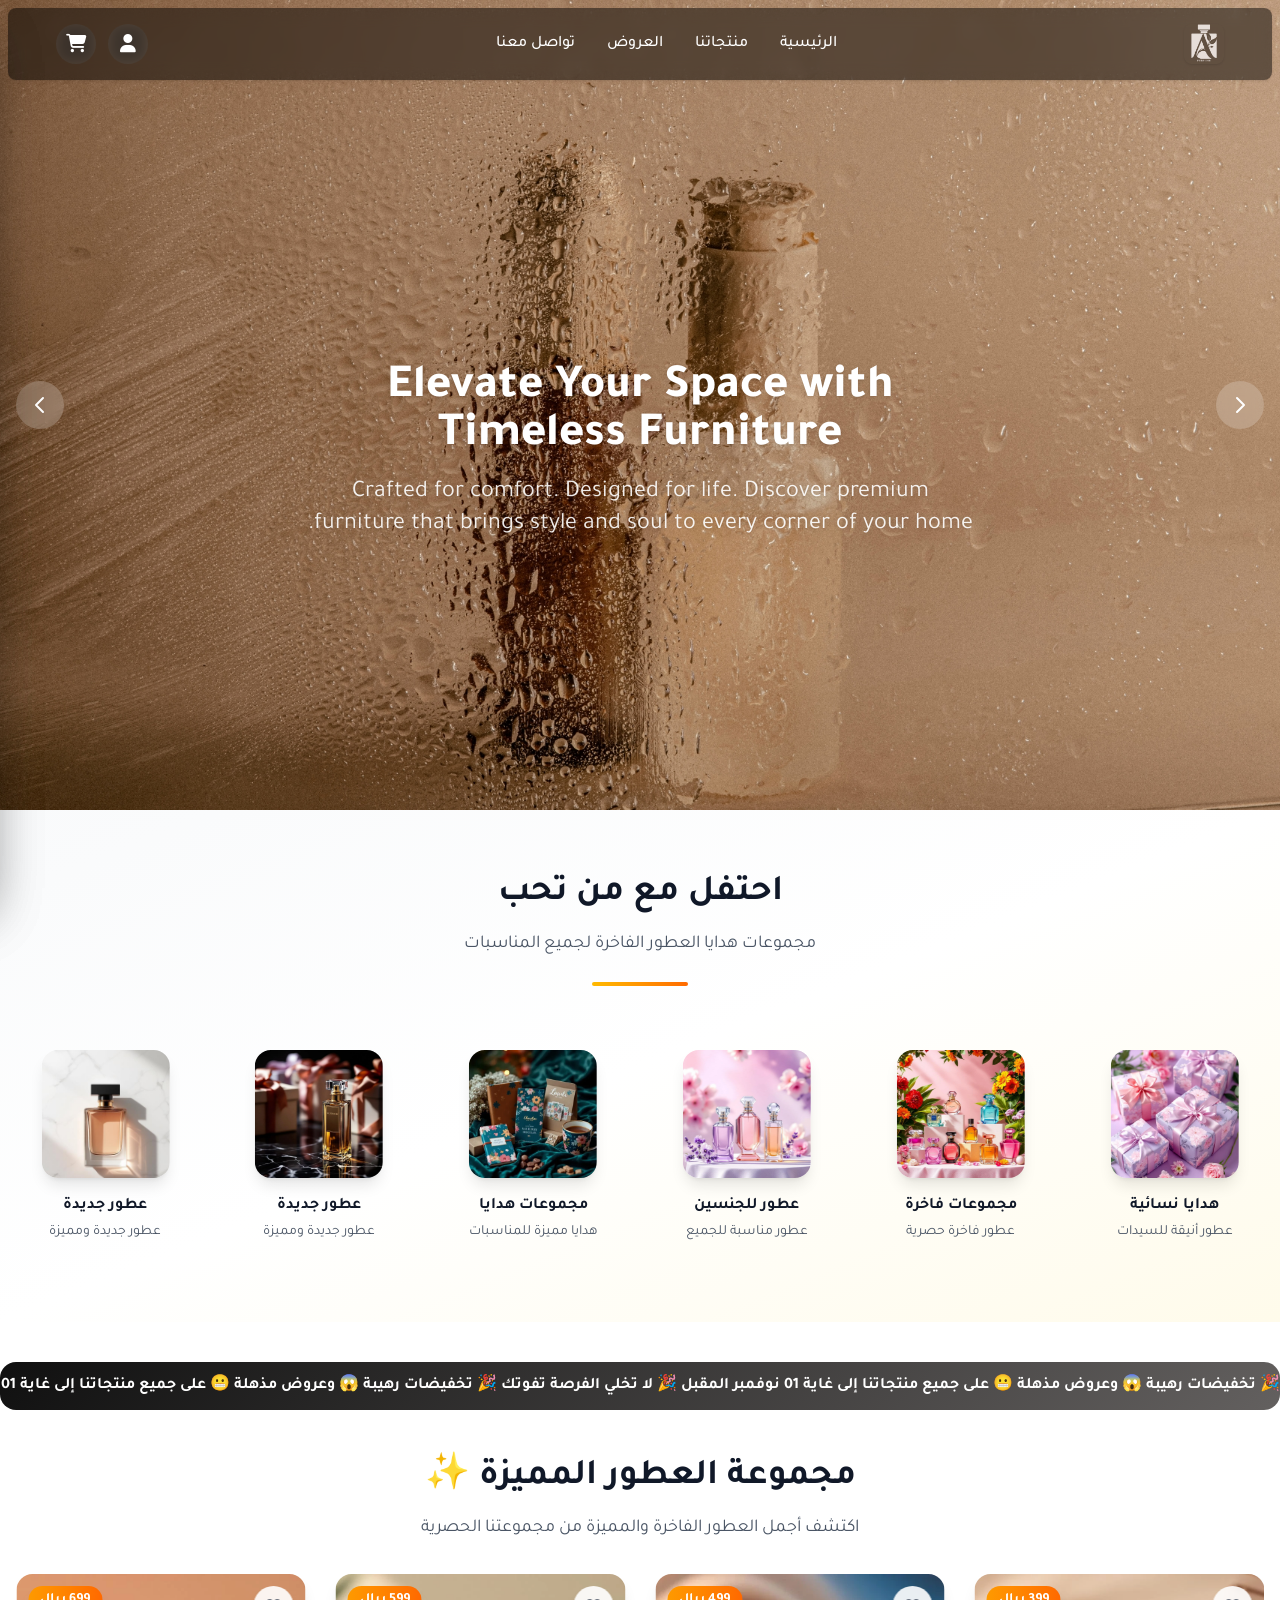
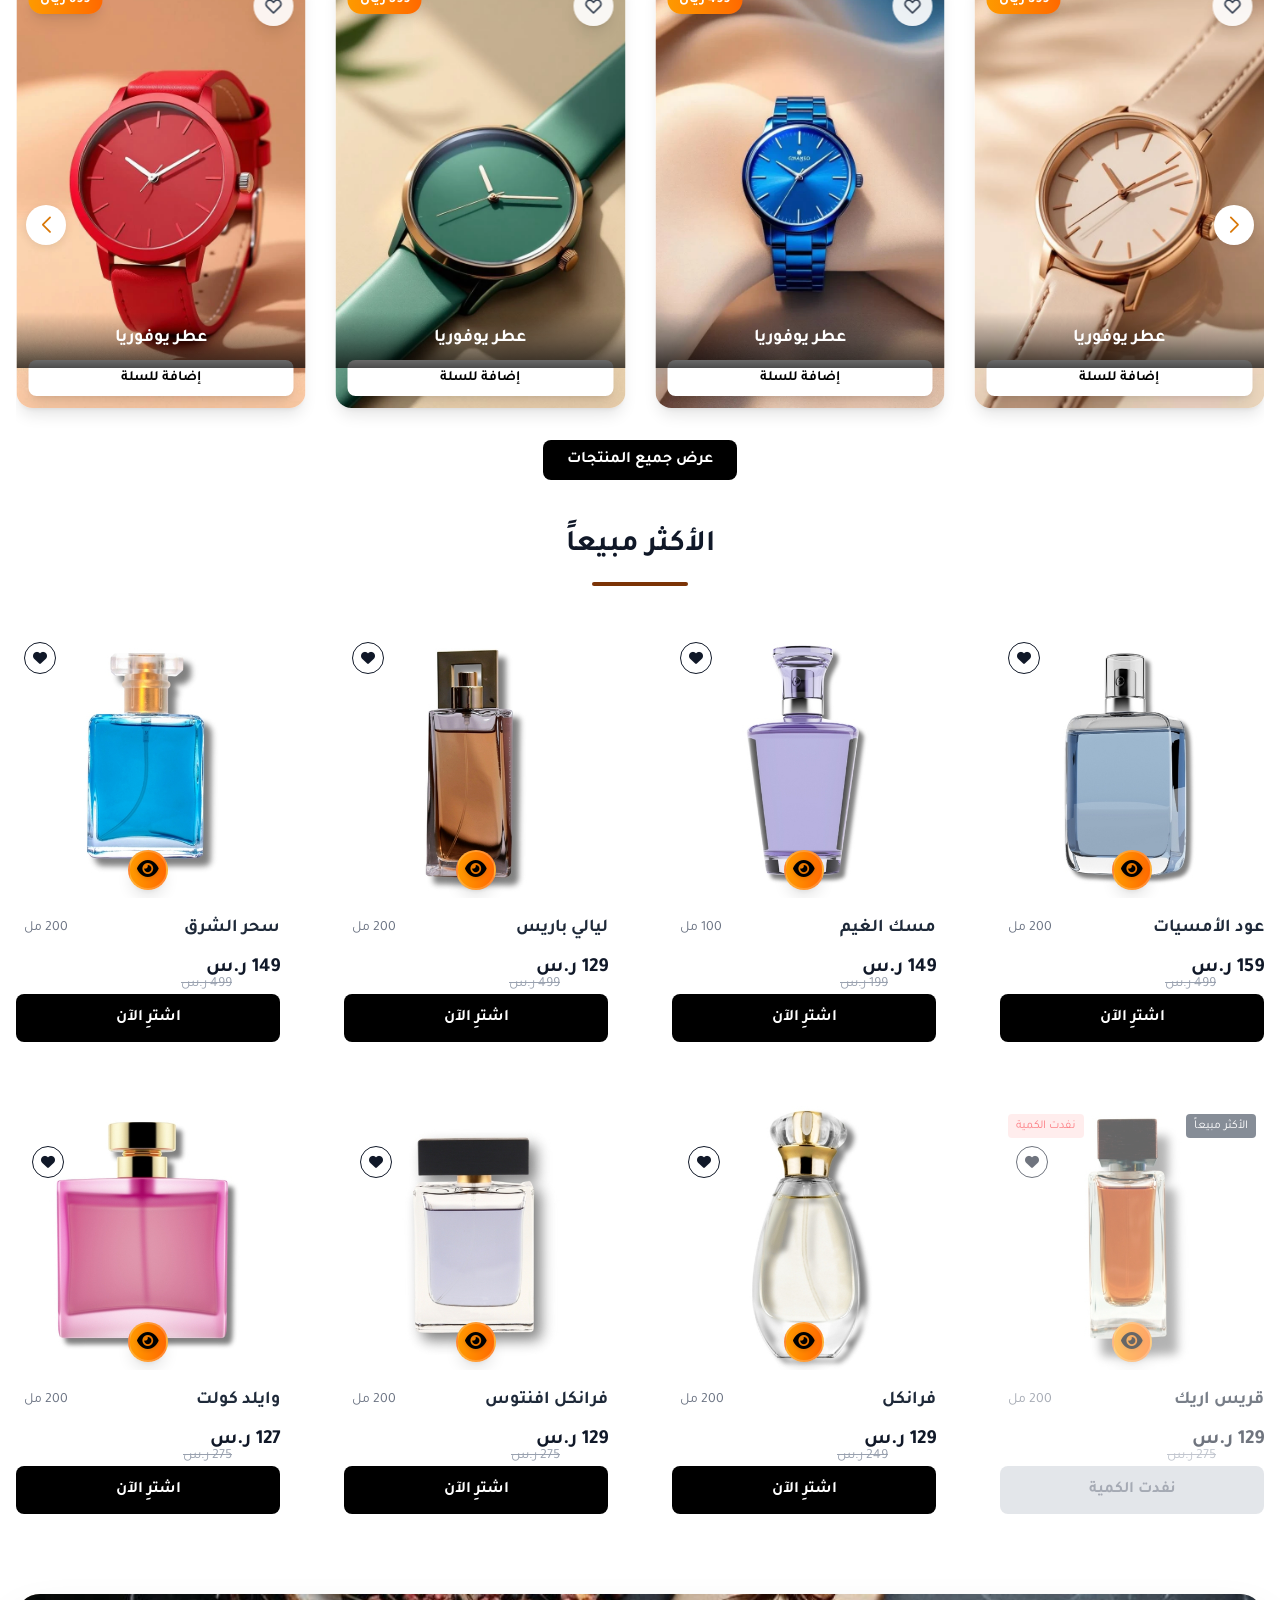
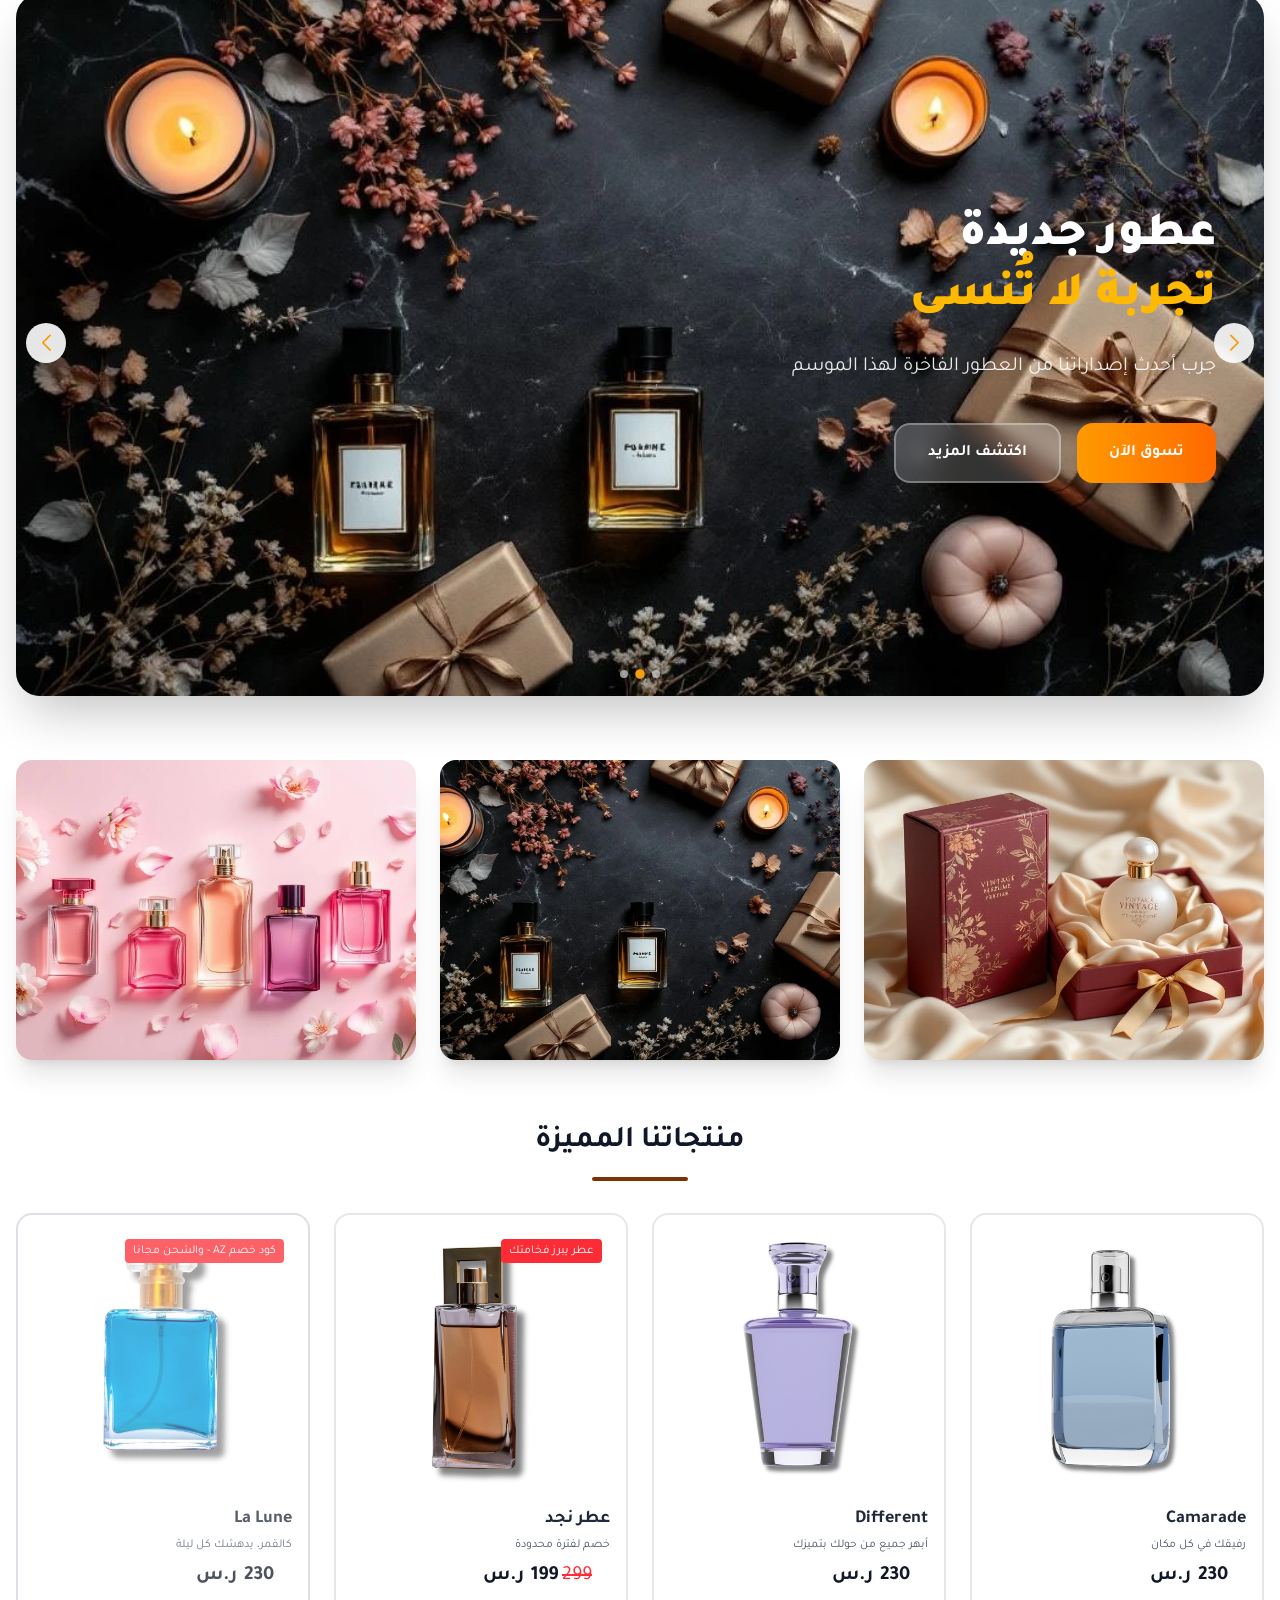
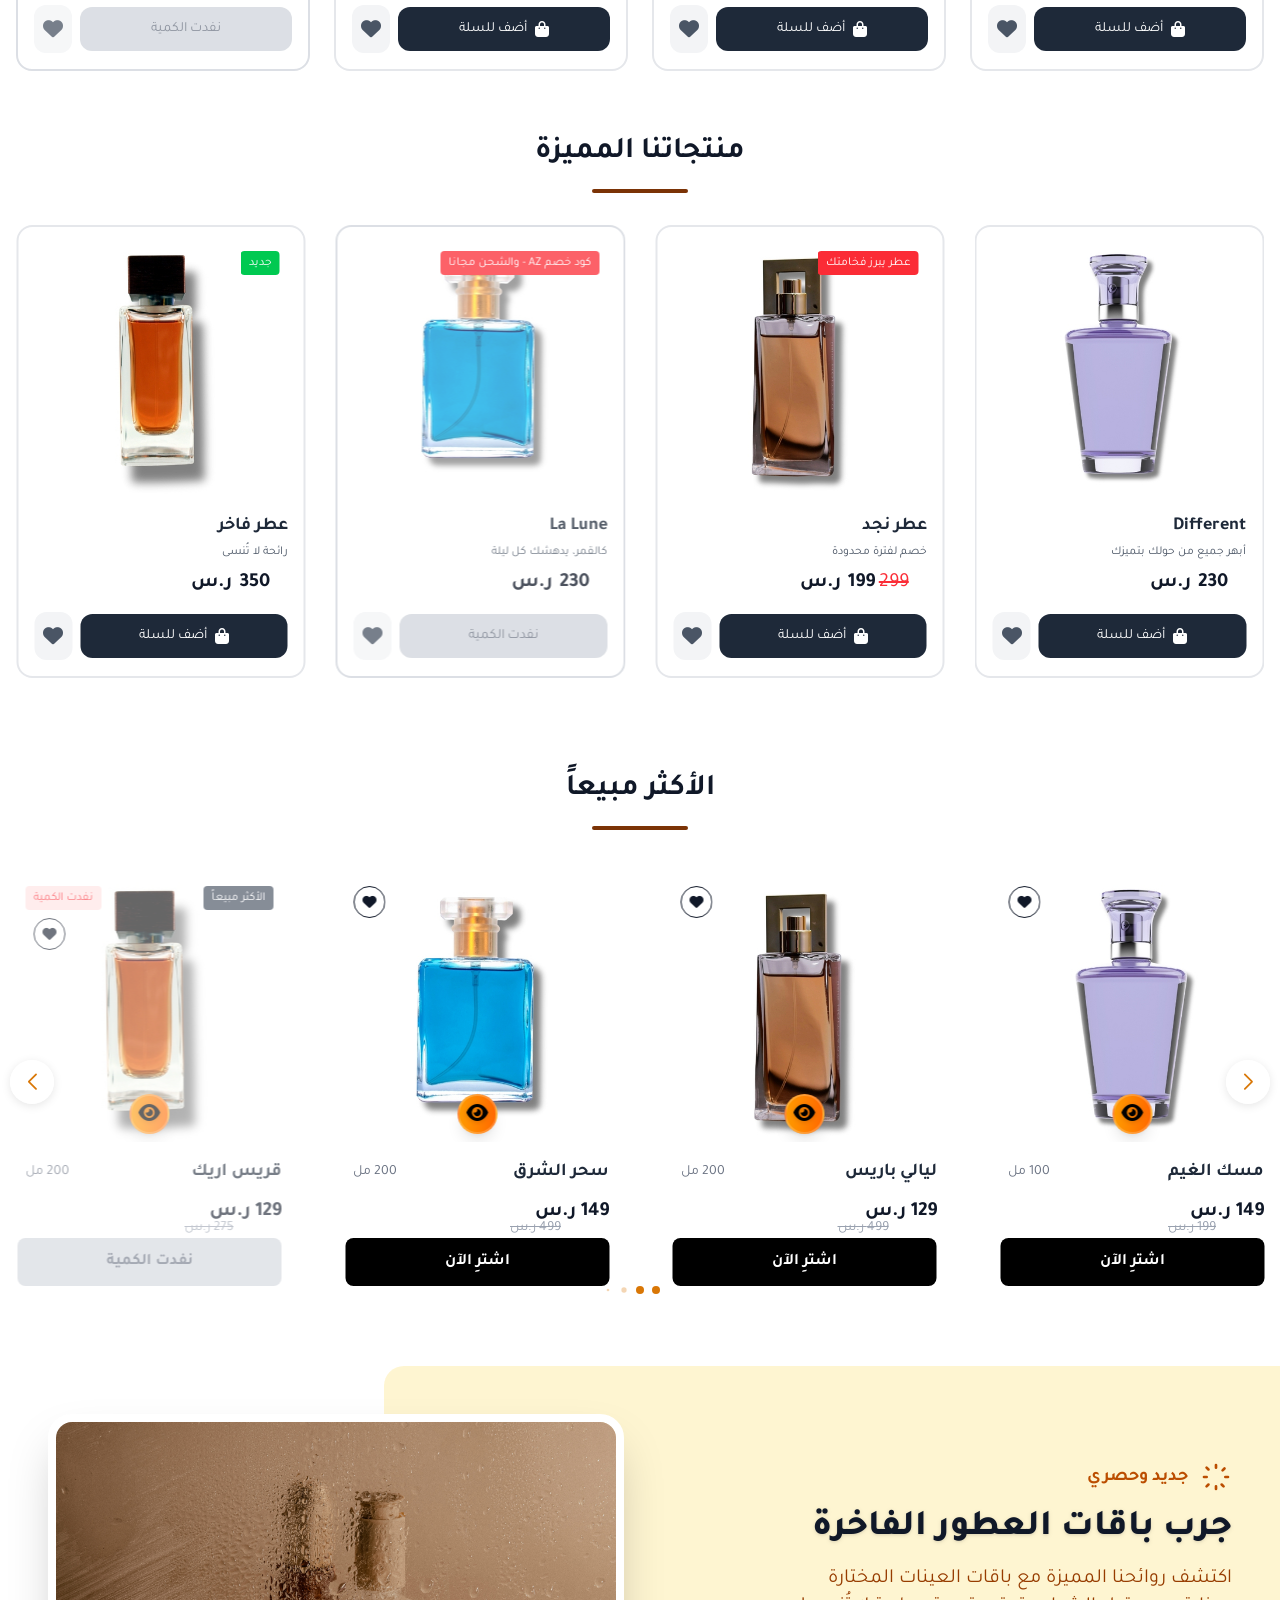
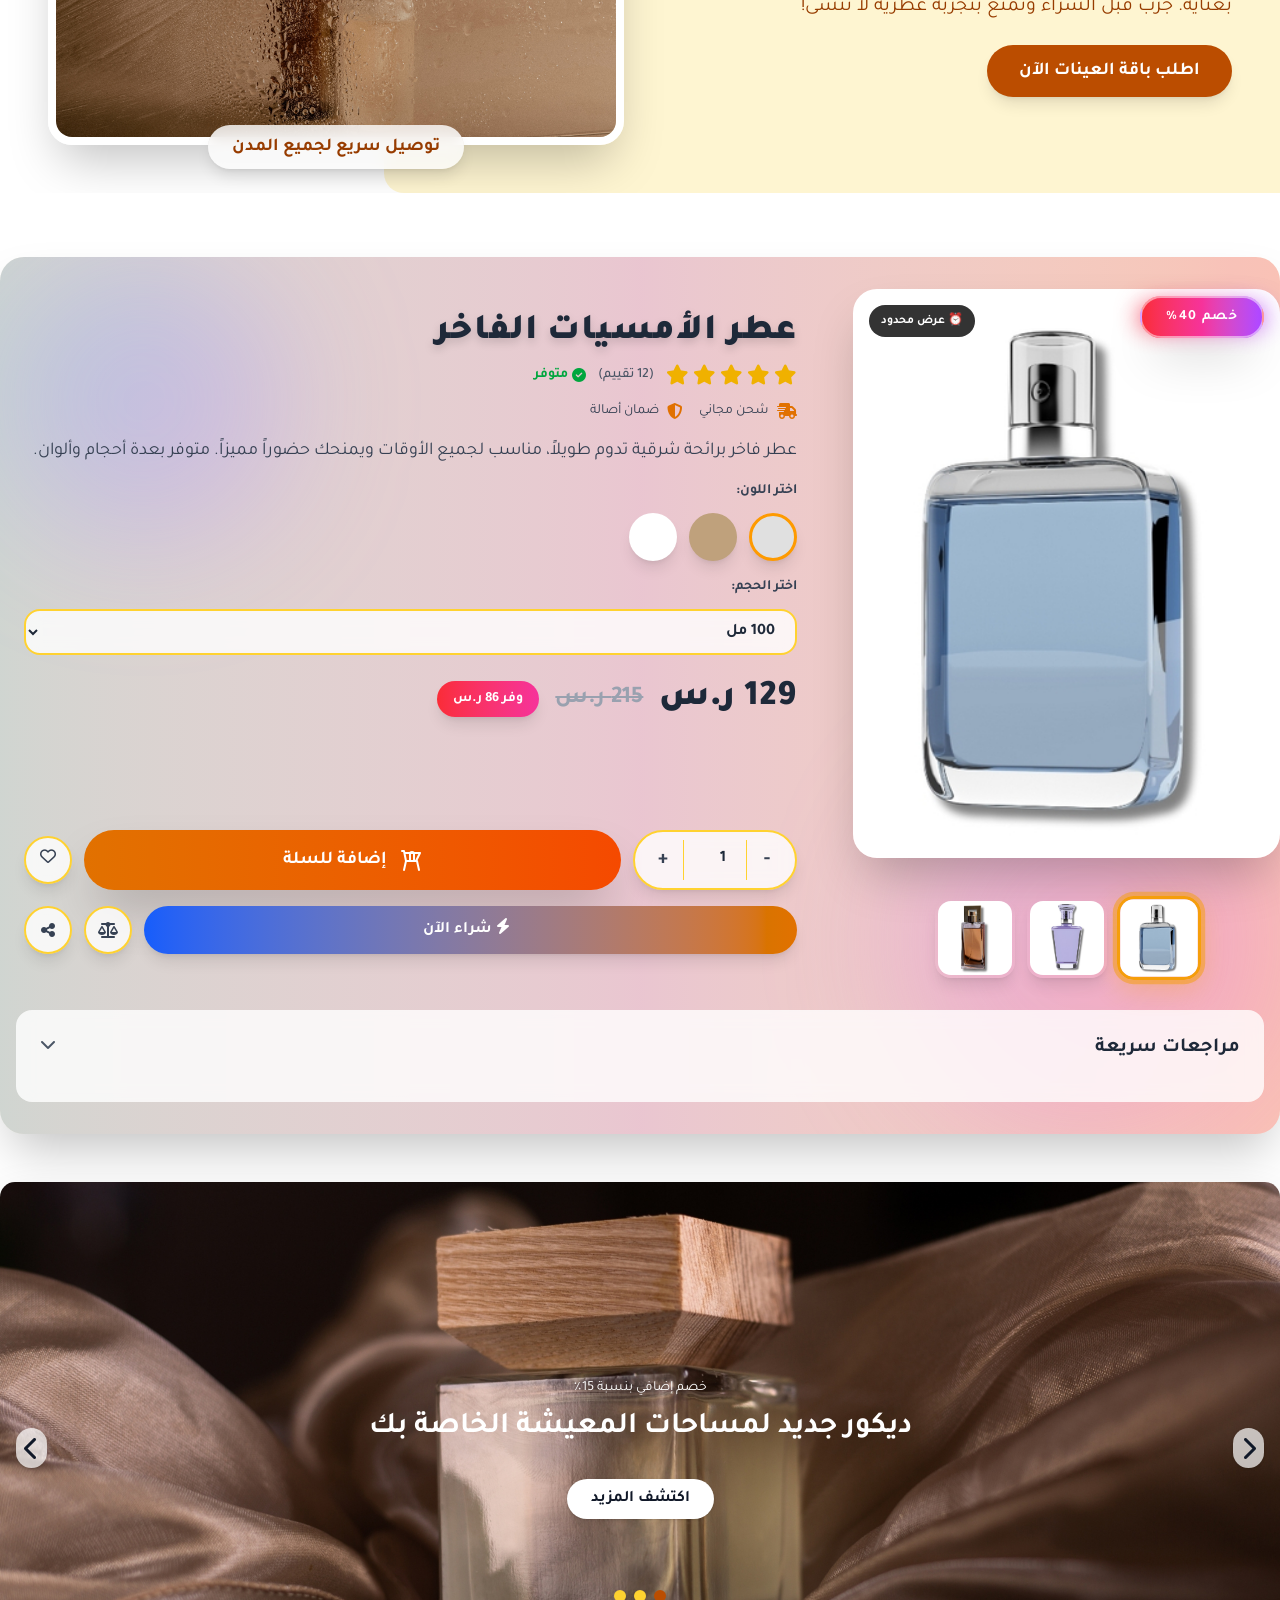
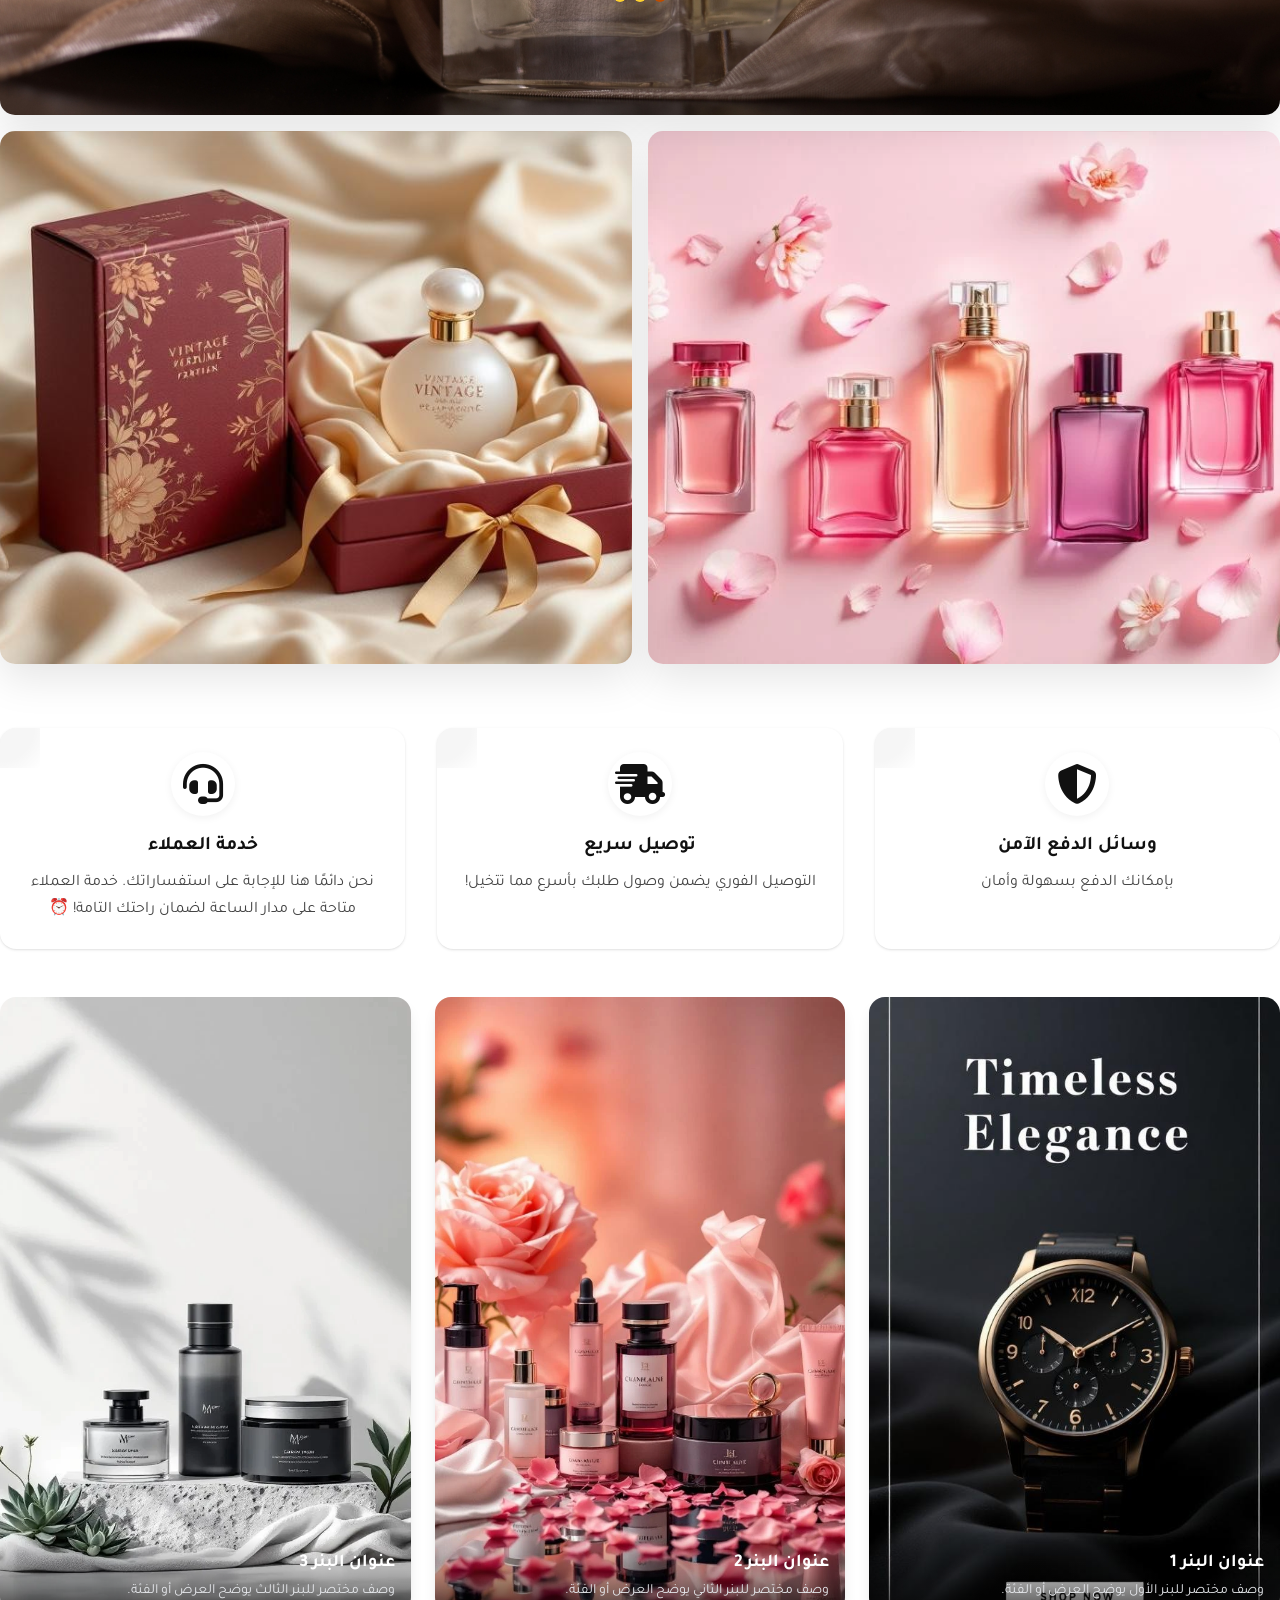
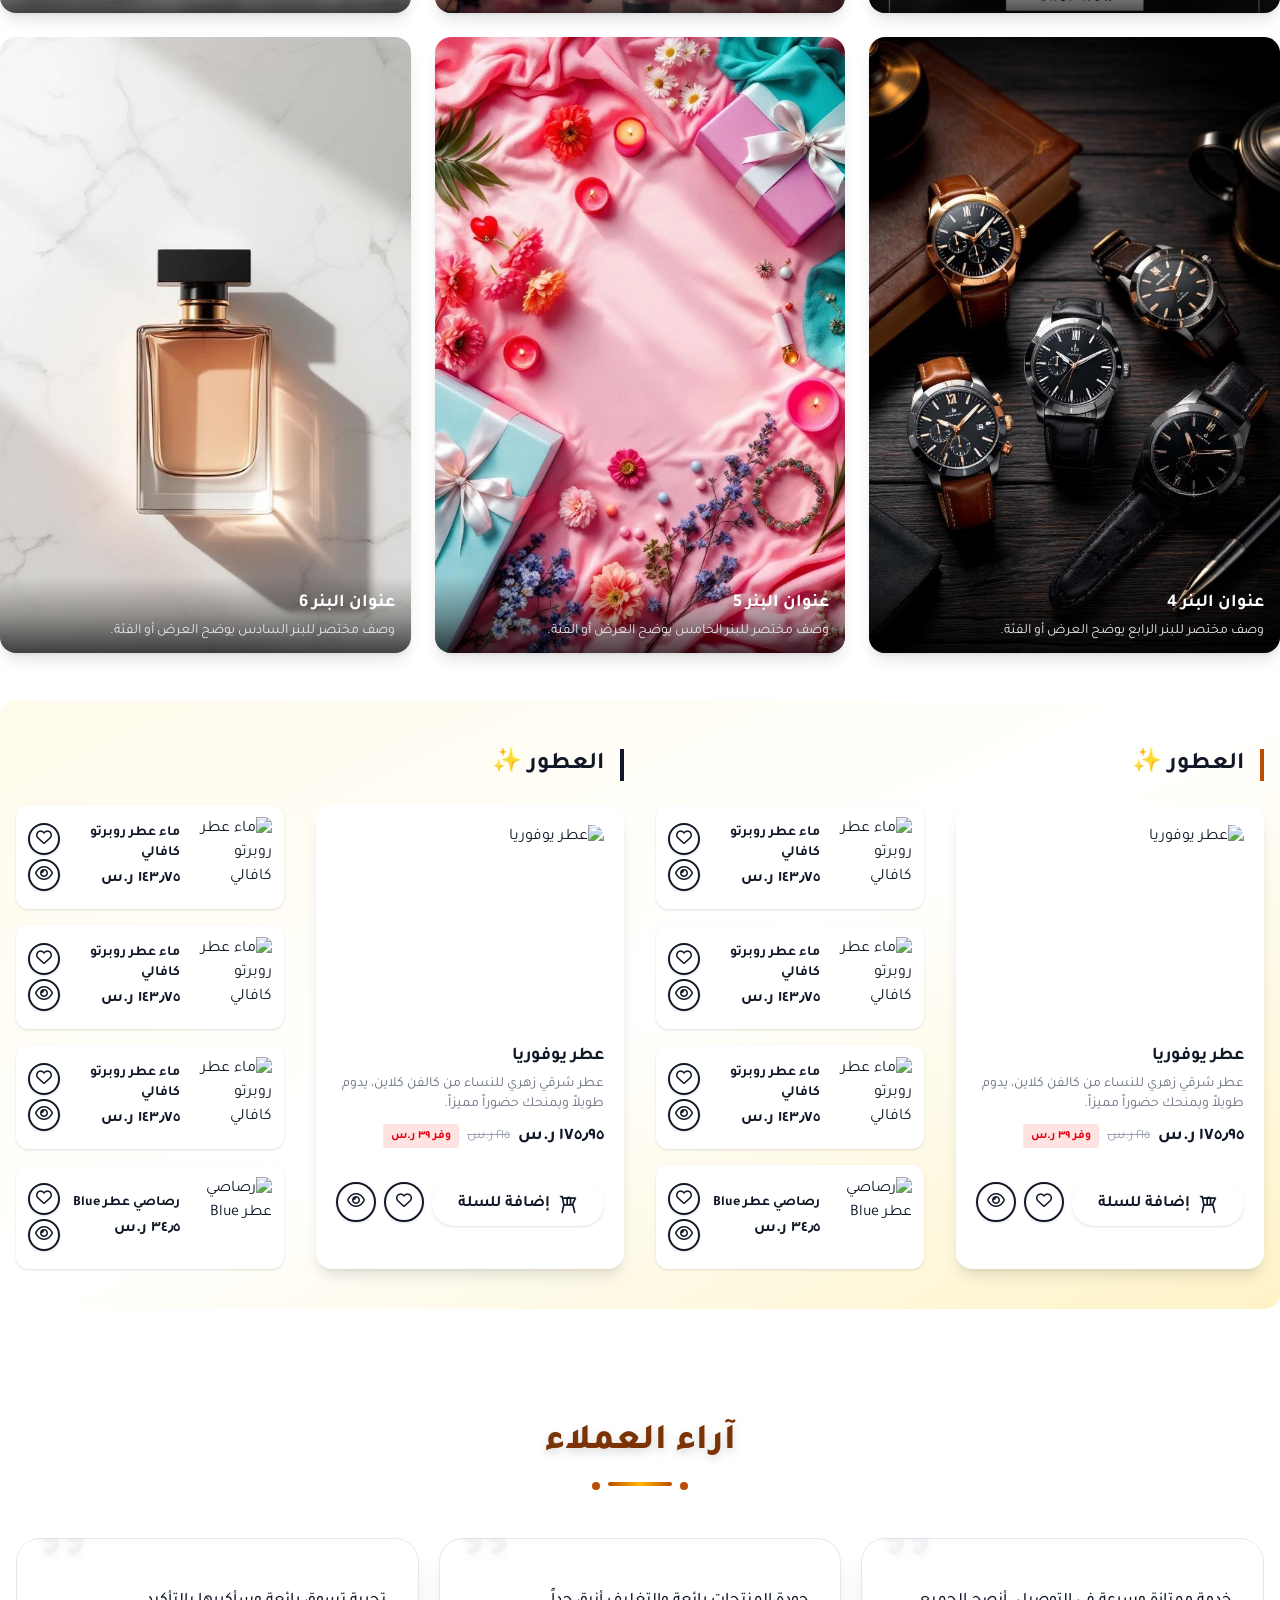
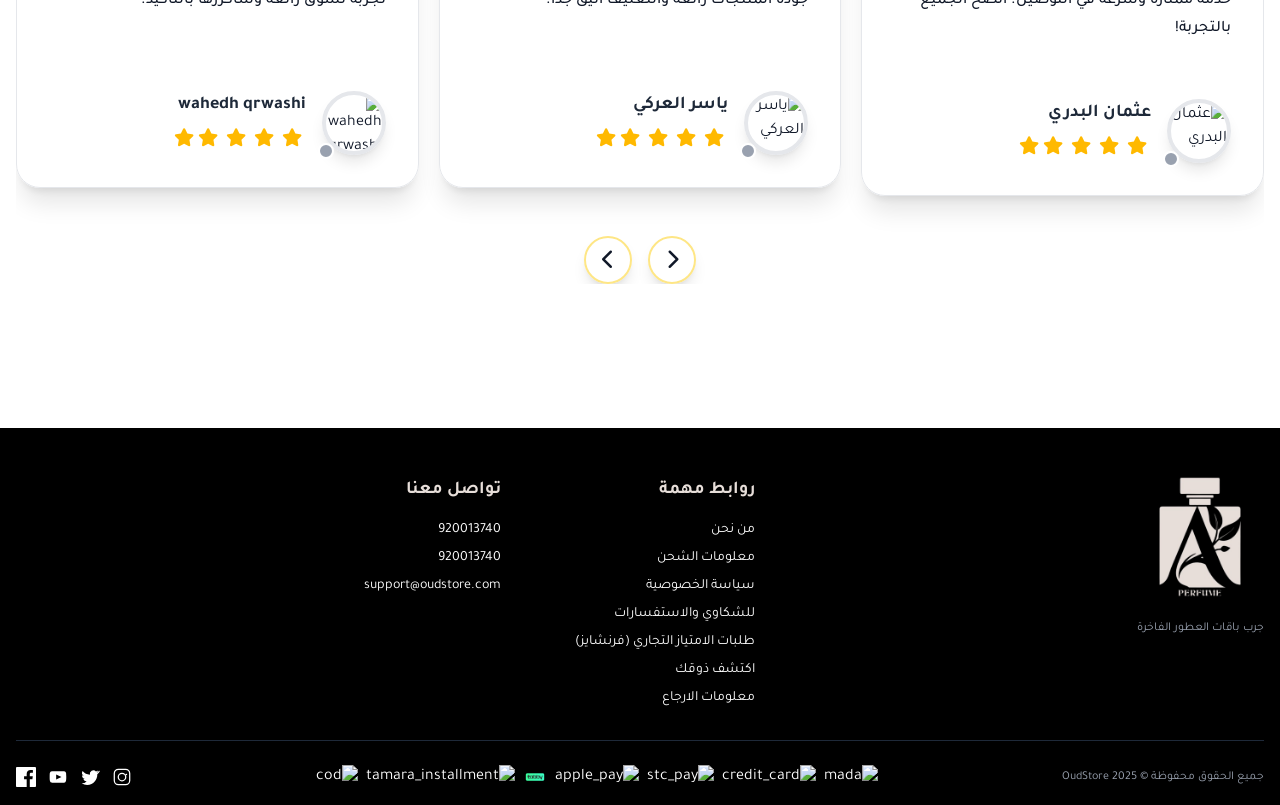
==== docs/index.html @ f2500ed6 "a" ====
<!doctype html>
<html lang="ar" dir="rtl">
<head>
  <meta charset="UTF-8">
  <meta name="viewport" content="width=device-width, initial-scale=1.0">
  <title>متجر عطور عصري</title>
  <link href="./style.css" rel="stylesheet">
  <script src="https://cdn.tailwindcss.com"></script>
  <link rel="preconnect" href="https://fonts.googleapis.com">
  <link rel="preconnect" href="https://fonts.gstatic.com" crossorigin>
  <link href="https://fonts.googleapis.com/css2?family=Tajawal:wght@400;700&display=swap" rel="stylesheet">
  <link rel="stylesheet" href="https://cdnjs.cloudflare.com/ajax/libs/font-awesome/6.4.2/css/all.min.css">
  <style>
    body { font-family: 'tajawal', sans-serif; }
    .rtl { direction: rtl; }
    .fade-in { opacity: 0; transform: translateY(30px); transition: all 0.7s cubic-bezier(.4,0,.2,1); }
    .fade-in.visible { opacity: 1; transform: none; }
    .s-block--enhanced-features__item:hover {
      box-shadow: 0 8px 32px 0 rgba(0,0,0,0.10);
      transform: translateY(-6px) scale(1.03);
    }
    .s-block--enhanced-features__item .feature-icon {
      transition: color 0.3s, transform 0.3s;
      color: #111;
      background: #fff;
      border-radius: 50%;
      box-shadow: 0 2px 8px 0 rgba(0,0,0,0.06);
      width: 64px;
      height: 64px;
      display: flex;
      align-items: center;
      justify-content: center;
      margin-bottom: 1rem;
      font-size: 2.5rem;
    }
    .s-block--enhanced-features__item:hover .feature-icon {
      color: #fff;
      background: #111;
      transform: scale(1.15) rotate(-6deg);
      box-shadow: 0 4px 16px 0 rgba(0,0,0,0.13);
    }
    .s-block--enhanced-features__item h2 {
      font-size: 1.2rem;
      font-weight: bold;
      margin-bottom: 0.5rem;
      transition: color 0.3s, font-size 0.3s;
      color: #111;
    }
    .s-block--enhanced-features__item:hover h2 {
      color: #000;
      font-size: 1.32rem;
      letter-spacing: 0.5px;
    }
    .s-block--enhanced-features__item p {
      color: #444;
      font-size: 1rem;
      margin-bottom: 0;
      line-height: 1.7;
    }
    .s-block--enhanced-features__item:before {
      content: '';
      position: absolute;
      top: -40px; left: -40px;
      width: 80px; height: 80px;
      background: radial-gradient(circle, #0000000d 60%, transparent 100%);
      z-index: 0;
      pointer-events: none;
      transition: opacity 0.3s;
      opacity: 0.7;
    }
    .s-block--enhanced-features__item:hover:before {
      opacity: 1;
    }
    
    /* شريط الإعلان المتحرك */
    .scrolling-banner {
      background: linear-gradient(135deg, #101010, #63605f);
      overflow: hidden;
      white-space: nowrap;
      position: relative;
    }
    
    .scrolling-text {
      display: inline-block;
      animation: scroll-left 30s linear infinite;
      color: white;
      font-weight: bold;
      padding: 12px 0;
      min-width: 100%;
      will-change: transform;
    }
    
    @keyframes scroll-left {
      0% { 
        transform: translateX(100%); 
      }
      100% { 
        transform: translateX(-100%); 
      }
    }
    
    .scrolling-banner:hover .scrolling-text {
      animation-play-state: paused;
    }
    
    /* Banner Zoom Effect */
    @keyframes banner-zoom {
      0% {
        transform: scale(1);
      }
      50% {
        transform: scale(1.1);
      }
      100% {
        transform: scale(1);
      }
    }
    
    .animate-banner-zoom {
      animation: banner-zoom 20s ease-in-out infinite;
    }
    
    /* Banner Slider Custom Styles */
    .banner-swiper .swiper-button-next,
    .banner-swiper .swiper-button-prev {
      color: #f59e0b;
      background: rgba(255, 255, 255, 0.9);
      width: 40px;
      height: 40px;
      border-radius: 50%;
      backdrop-filter: blur(4px);
      transition: all 0.3s ease;
    }
    
    .banner-swiper .swiper-button-next:hover,
    .banner-swiper .swiper-button-prev:hover {
      background: rgba(255, 255, 255, 1);
    }
    
    .banner-swiper .swiper-button-next::after,
    .banner-swiper .swiper-button-prev::after {
      font-size: 16px;
      font-weight: bold;
    }
    
    .banner-swiper .swiper-pagination-bullet {
      background: #d1d5db;
      opacity: 0.7;
      transition: all 0.3s ease;
    }
    
    .banner-swiper .swiper-pagination-bullet-active {
      background: #f59e0b;
      opacity: 1;
      transform: scale(1.2);
    }
    
    .banner-swiper .swiper-slide {
      transition: transform 0.3s ease;
    }
    
    .banner-swiper .swiper-slide:hover {
      transform: translateY(-5px);
    }

    .banners-swiper .swiper-button-next,
    .banners-swiper .swiper-button-prev {
      width: 40px;
      height: 40px;
      background: white;
      border-radius: 50%;
      box-shadow: 0 2px 10px rgba(0,0,0,0.1);
      color: #d97706;
    }
    
    .banners-swiper .swiper-button-next:after,
    .banners-swiper .swiper-button-prev:after {
      font-size: 16px;
      font-weight: bold;
    }
    
    .banners-swiper .swiper-pagination-bullet {
      background: #d97706;
      opacity: 0.3;
    }
    
    .banners-swiper .swiper-pagination-bullet-active {
      opacity: 1;
    }

    /* تنسيق Products Swiper - مبسط مثل البنرات */
    .products-swiper {
      padding: 20px 0 60px 0;
    }

    .products-swiper .swiper-slide {
      height: auto;
      display: flex;
      align-items: stretch;
    }

    .products-swiper .swiper-button-next,
    .products-swiper .swiper-button-prev {
      color: #d97706;
      background: rgba(255, 255, 255, 0.9);
      border-radius: 50%;
      width: 44px;
      height: 44px;
      margin-top: -22px;
      box-shadow: 0 2px 10px rgba(0, 0, 0, 0.1);
      transition: all 0.3s ease;
    }

    .products-swiper .swiper-button-next:hover,
    .products-swiper .swiper-button-prev:hover {
      background: #d97706;
      color: white;
    }

    .products-swiper .swiper-button-next::after,
    .products-swiper .swiper-button-prev::after {
      font-size: 16px;
      font-weight: bold;
    }

    .products-swiper .swiper-pagination-bullet {
      background: #d97706;
      opacity: 0.3;
    }

    .products-swiper .swiper-pagination-bullet-active {
      opacity: 1;
    }

    /* تنسيق Best Sellers Swiper */
    .best-sellers-swiper {
      padding: 20px 0 60px 0;
      position: relative;
      overflow: hidden;
    }

    .best-sellers-swiper .swiper-slide {
      height: auto;
      display: flex;
      align-items: stretch;
    }

    .best-sellers-swiper .swiper-button-next,
    .best-sellers-swiper .swiper-button-prev {
      color: #d97706;
      background: rgba(255, 255, 255, 0.9);
      border-radius: 50%;
      width: 44px;
      height: 44px;
      margin-top: -22px;
      box-shadow: 0 2px 10px rgba(0, 0, 0, 0.1);
      transition: all 0.3s ease;
      position: absolute;
      top: 50%;
      /* transform: translateY(-50%); */
      z-index: 10;
    }
    
    .best-sellers-swiper .swiper-button-next {
      right: 10px;
    }
    
    .best-sellers-swiper .swiper-button-prev {
      left: 10px;
    }

    .best-sellers-swiper .swiper-button-next:hover,
    .best-sellers-swiper .swiper-button-prev:hover {
      background: #d97706;
      color: white;
      transform: scale(1.1);
    }

    .best-sellers-swiper .swiper-button-next::after,
    .best-sellers-swiper .swiper-button-prev::after {
      font-size: 16px;
      font-weight: bold;
    }

    .best-sellers-swiper .swiper-pagination {
      position: absolute;
      bottom: 10px;
      left: 50%;
      transform: translateX(-50%);
      z-index: 10;
    }

    .best-sellers-swiper .swiper-pagination-bullet {
      background: #d97706;
      opacity: 0.3;
      margin: 0 4px;
      width: 8px;
      height: 8px;
    }

    .best-sellers-swiper .swiper-pagination-bullet-active {
      opacity: 1;
      background: #d97706;
    }

    .AdsBanner{
      width: 70%;
      border-radius: 20px 0px 0px 20px;
    }
    @media (max-width: 768px) {
      .AdsBanner{
        width: 100%;
        height: 70% !important;
        border-radius: 0px;
      }
      
      .best-sellers-swiper .swiper-button-next,
      .best-sellers-swiper .swiper-button-prev {
        width: 36px;
        height: 36px;
        margin-top: -18px;
      }
      
      .best-sellers-swiper .swiper-button-next {
        right: 5px;
      }
      
      .best-sellers-swiper .swiper-button-prev {
        left: 5px;
      }
      
      .best-sellers-swiper .swiper-button-next::after,
      .best-sellers-swiper .swiper-button-prev::after {
        font-size: 14px;
      }
    }

    /* تأثيرات إضافية للمنتج المحسن */
    .ripple-effect {
      position: absolute;
      border-radius: 50%;
      background: rgba(255, 255, 255, 0.3);
      transform: scale(0);
      animation: ripple 0.6s linear;
      pointer-events: none;
    }

    @keyframes ripple {
      to {
        transform: scale(4);
        opacity: 0;
      }
    }

    /* تحسين تأثيرات hover */
    .btn-main:hover {
      transform: translateY(-2px);
      box-shadow: 0 10px 25px rgba(147, 51, 234, 0.3);
    }

    .btn-secondary:hover {
      transform: translateY(-2px);
      box-shadow: 0 8px 20px rgba(147, 51, 234, 0.2);
    }

    /* تأثيرات النص */
    .text-gradient {
      background: linear-gradient(135deg, #667eea 0%, #764ba2 100%);
      -webkit-background-clip: text;
      -webkit-text-fill-color: transparent;
      background-clip: text;
    }

    /* تحسين الشارات */
    .promotion-badge {
      animation: glow 2s ease-in-out infinite alternate;
    }

    @keyframes glow {
      from {
        box-shadow: 0 0 5px #ff6b6b, 0 0 10px #ff6b6b, 0 0 15px #ff6b6b;
      }
      to {
        box-shadow: 0 0 10px #ff6b6b, 0 0 20px #ff6b6b, 0 0 30px #ff6b6b;
      }
    }

    /* تأثيرات الصور */
    .thumb-img:hover {
      transform: scale(1.15) rotate(5deg);
      box-shadow: 0 10px 30px rgba(245, 158, 11, 0.4);
    }

    /* تحسين المصغرات */
    .thumb-img {
      transition: all 0.3s cubic-bezier(0.4, 0, 0.2, 1);
    }

    .thumb-img.border-amber-500 {
      border-color: #f59e0b !important;
      box-shadow: 0 0 0 3px rgba(245, 158, 11, 0.3);
    }

    .thumb-img.active-thumb {
      transform: scale(1.05);
      box-shadow: 0 0 0 4px rgba(245, 158, 11, 0.5), 0 8px 25px rgba(245, 158, 11, 0.3);
    }

    .thumb-img.active-thumb .absolute.top-1.right-1 {
      opacity: 1 !important;
    }

    /* تأثيرات قسم المراجعات */
    #reviewsSection {
      transition: all 0.3s ease-in-out;
      max-height: 0;
      overflow: hidden;
    }

    #reviewsSection:not(.hidden) {
      max-height: 500px;
    }

    #reviewsSection.hidden {
      max-height: 0;
    }

    /* تأثيرات الأيقونة */
    #reviewsIcon {
      transition: transform 0.3s ease-in-out;
    }

    /* تحسين الأزرار */
    .border-3 {
      border-width: 3px;
    }

    /* تأثيرات الخلفية */
    .backdrop-blur-sm {
      backdrop-filter: blur(8px);
    }

    /* تحسين التقييمات */
    .animate-pulse {
      animation: pulse 2s cubic-bezier(0.4, 0, 0.6, 1) infinite;
    }

    @keyframes pulse {
      0%, 100% {
        opacity: 1;
      }
      50% {
        opacity: .5;
      }
    }

    /* تخصيص Swiper للمنتجات المميزة */
    .products-swiper {
      padding: 20px 0;
    }

    .products-swiper .swiper-slide {
      height: auto;
      display: flex;
    }

    .products-swiper .swiper-slide > div {
      width: 100%;
      height: 100%;
    }

    /* أزرار التنقل */
    .products-next,
    .products-prev {
      width: 40px !important;
      height: 40px !important;
      background: rgba(0, 0, 0, 0.8) !important;
      border-radius: 50% !important;
      color: white !important;
      transition: all 0.3s ease !important;
    }

    .products-next:hover,
    .products-prev:hover {
      background: rgba(0, 0, 0, 0.9) !important;
      transform: scale(1.1) !important;
    }

    .products-next::after,
    .products-prev::after {
      font-size: 16px !important;
      font-weight: bold !important;
    }

    /* مؤشرات النقاط */
    .products-pagination {
      position: relative !important;
      margin-top: 20px !important;
    }

    .products-pagination .swiper-pagination-bullet {
      width: 10px !important;
      height: 10px !important;
      background: #d1d5db !important;
      opacity: 0.5 !important;
      transition: all 0.3s ease !important;
    }

    .products-pagination .swiper-pagination-bullet-active {
      background: #92400e !important;
      opacity: 1 !important;
      transform: scale(1.2) !important;
    }

    /* تحسين التجاوب */
    @media (max-width: 640px) {
      .products-next,
      .products-prev {
        width: 35px !important;
        height: 35px !important;
      }
      
      .products-next::after,
      .products-prev::after {
        font-size: 14px !important;
      }
    }
  </style>
  <!-- Swiper CSS -->
  <link rel="stylesheet" href="https://cdn.jsdelivr.net/npm/swiper@10/swiper-bundle.min.css"/>
  <!-- Swiper JS -->
  <script src="https://cdn.jsdelivr.net/npm/swiper@10/swiper-bundle.min.js"></script>
</head>
<body class="rtl text-gray-900">

  
  <!-- هيدر وبانر مدمج -->
  <section class="relative min-h-[90vh] flex flex-col justify-between transition-all duration-1000" id="bannerSlider">
    <!-- صورة البانر مع تأثير التكبير -->
    <div class="absolute inset-0 overflow-hidden">
      <img src="./banner/1.jpg" alt="Banner" id="bannerImage" class="w-full h-full object-cover animate-banner-zoom">
    </div>
    <!-- شريط التنقل -->
    <nav class="top-0 right-0 left-0 z-30 backdrop-blur-sm shadow-sm m-2 rounded-lg absolute md:fixed" style="background-color: rgb(0 0 0 / 48%) !important;">
      <div class="container mx-auto flex items-center justify-between px-4 md:px-12 py-4">
        <div class="flex items-center gap-2">
          <img src="./logo.png" alt="Oud Store" class="w-10 h-10 rounded-lg shadow">
        </div>
        <ul class="hidden md:flex gap-8 text-base font-medium text-white">
          <li><a href="#" class="hover:text-amber-700 transition text-white">الرئيسية</a></li>
          <li><a href="#" class="hover:text-amber-700 transition text-white">منتجاتنا</a></li>
          <li><a href="#" class="hover:text-amber-700 transition text-white">العروض</a></li>
          <li><a href="#" class="hover:text-amber-700 transition text-white">تواصل معنا</a></li>
        </ul>
        <div class="flex gap-3 items-center">
          <!-- أيقونة المفضلة -->
          <!-- <a href="#" class="hidden md:flex items-center justify-center w-10 h-10 rounded-full bg-white/10 backdrop-blur-sm text-white hover:bg-white/20 hover:text-amber-300 transition-all duration-300 group">
            <i class="fas fa-heart text-lg group-hover:animate-pulse"></i>
          </a> -->
          
          <!-- أيقونة المستخدم -->
          <button onclick="toggleUserMenu()" class="hidden md:flex items-center justify-center w-10 h-10 rounded-full bg-white/10 backdrop-blur-sm text-white hover:bg-white/20 hover:text-amber-300 transition-all duration-300 group cursor-pointer">
            <i class="fas fa-user text-lg group-hover:scale-110 transition-transform"></i>
          </button>

          <!-- السلة-->
          <a href="#" onclick="toggleCart(); return false;" class="hidden md:flex items-center justify-center w-10 h-10 rounded-full bg-white/10 backdrop-blur-sm text-white hover:bg-white/20 hover:text-amber-300 transition-all duration-300 group">
            <i class="fas fa-shopping-cart text-lg group-hover:scale-110 transition-transform"></i>
          </a>

          <button class="md:hidden text-2xl px-2 text-white font-bold" id="menuBtn">☰</button>
        </div>
      </div>
    </nav>
    <!-- قائمة الجوال -->
    <div class="md:hidden fixed top-0 right-0 w-64 h-full bg-white/90 backdrop-blur-md shadow-lg z-40 hidden flex-col p-6 gap-4 text-gray-900 transform translate-x-full transition-transform duration-300 ease-in-out" id="mobileMenu">
      <div class="flex items-center justify-between">
        <span class="text-center text-xl font-bold">القائمة الرئيسية</span>
        <button class="text-2xl self-center" id="closeMenuBtn">×</button>
      </div>
      
      <!-- أقسام العطور -->
      <div class="space-y-3">
        <a href="#" class="flex items-center gap-3 p-3 rounded-lg hover:bg-gray-100 transition-all duration-300 group">
          <div class="w-12 h-12 rounded-full overflow-hidden shadow-md group-hover:shadow-lg group-hover:scale-110 transition-all duration-300">
            <img src="./perfumes/1.jpg" alt="عطور رجالية" class="w-full h-full object-cover group-hover:scale-105 transition-transform duration-300">
          </div>
          <span class="font-medium group-hover:text-amber-600 transition-colors">عطور رجالية</span>
        </a>
        
        <a href="#" class="flex items-center gap-3 p-3 rounded-lg hover:bg-gray-100 transition-all duration-300 group">
          <div class="w-12 h-12 rounded-full overflow-hidden shadow-md group-hover:shadow-lg group-hover:scale-110 transition-all duration-300">
            <img src="./perfumes/2.jpg" alt="عطور نسائية" class="w-full h-full object-cover group-hover:scale-105 transition-transform duration-300">
          </div>
          <span class="font-medium group-hover:text-amber-600 transition-colors">عطور نسائية</span>
        </a>
        
        <a href="#" class="flex items-center gap-3 p-3 rounded-lg hover:bg-gray-100 transition-all duration-300 group">
          <div class="w-12 h-12 rounded-full overflow-hidden shadow-md group-hover:shadow-lg group-hover:scale-110 transition-all duration-300">
            <img src="./perfumes/3.jpg" alt="عطور عائلية" class="w-full h-full object-cover group-hover:scale-105 transition-transform duration-300">
          </div>
          <span class="font-medium group-hover:text-amber-600 transition-colors">عطور عائلية</span>
        </a>
        
        <a href="#" class="flex items-center gap-3 p-3 rounded-lg hover:bg-gray-100 transition-all duration-300 group">
          <div class="w-12 h-12 rounded-full overflow-hidden shadow-md group-hover:shadow-lg group-hover:scale-110 transition-all duration-300">
            <img src="./perfumes/4.jpg" alt="عطور فاخرة" class="w-full h-full object-cover group-hover:scale-105 transition-transform duration-300">
          </div>
          <span class="font-medium group-hover:text-amber-600 transition-colors">عطور فاخرة</span>
        </a>
        
        <a href="#" class="flex items-center gap-3 p-3 rounded-lg hover:bg-gray-100 transition-all duration-300 group">
          <div class="w-12 h-12 rounded-full overflow-hidden shadow-md group-hover:shadow-lg group-hover:scale-110 transition-all duration-300">
            <img src="./perfumes/5.jpg" alt="هدايا عطرية" class="w-full h-full object-cover group-hover:scale-105 transition-transform duration-300">
          </div>
          <span class="font-medium group-hover:text-amber-600 transition-colors">هدايا عطرية</span>
        </a>
        
        <a href="#" class="flex items-center gap-3 p-3 rounded-lg hover:bg-gray-100 transition-all duration-300 group">
          <div class="w-12 h-12 rounded-full overflow-hidden shadow-md group-hover:shadow-lg group-hover:scale-110 transition-all duration-300">
            <img src="./perfumes/6.jpg" alt="عطور عود" class="w-full h-full object-cover group-hover:scale-105 transition-transform duration-300">
          </div>
          <span class="font-medium group-hover:text-amber-600 transition-colors">عطور عود</span>
        </a>
      </div>
      
    </div>
    
    <!-- محتوى البانر -->
    <div class="flex-1 flex flex-col justify-center items-center text-center px-4 md:px-0 mt-24 md:mt-32">
      <h1 class="text-3xl md:text-5xl font-extrabold text-white drop-shadow mb-4">Elevate Your Space with<br class="hidden md:block"> Timeless Furniture</h1>
      <p class="text-lg md:text-2xl text-white/90 mb-8 max-w-2xl mx-auto drop-shadow">Crafted for comfort. Designed for life. Discover premium furniture that brings style and soul to every corner of your home.</p>
      <div class="flex flex-col sm:flex-row gap-4 justify-center">
      </div>
    </div>
    
    <!-- أزرار التنقل -->
    <!-- <div class="absolute bottom-8 left-1/2 transform -translate-x-1/2 z-20">
      <div class="flex gap-3">
        <button class="w-3 h-3 rounded-full bg-white hover:bg-white transition-all duration-300 slider-dot active" data-slide="0"></button>
        <button class="w-3 h-3 rounded-full bg-white/50 hover:bg-white transition-all duration-300 slider-dot" data-slide="1"></button>
        <button class="w-3 h-3 rounded-full bg-white/50 hover:bg-white transition-all duration-300 slider-dot" data-slide="2"></button>
        <button class="w-3 h-3 rounded-full bg-white/50 hover:bg-white transition-all duration-300 slider-dot" data-slide="3"></button>
        <button class="w-3 h-3 rounded-full bg-white/50 hover:bg-white transition-all duration-300 slider-dot" data-slide="4"></button>
      </div>
    </div> -->
    
    <!-- أزرار السابق والتالي -->
    <button class="absolute left-4 top-1/2 transform -translate-y-1/2 z-20 bg-white/20 hover:bg-white/30 text-white p-3 rounded-full backdrop-blur-sm transition-all duration-300" id="prevBtn">
      <svg class="w-6 h-6" fill="none" stroke="currentColor" viewBox="0 0 24 24">
        <path stroke-linecap="round" stroke-linejoin="round" stroke-width="2" d="M15 19l-7-7 7-7"></path>
      </svg>
    </button>
    <button class="absolute right-4 top-1/2 transform -translate-y-1/2 z-20 bg-white/20 hover:bg-white/30 text-white p-3 rounded-full backdrop-blur-sm transition-all duration-300" id="nextBtn">
      <svg class="w-6 h-6" fill="none" stroke="currentColor" viewBox="0 0 24 24">
        <path stroke-linecap="round" stroke-linejoin="round" stroke-width="2" d="M9 5l7 7-7 7"></path>
      </svg>
    </button>
    
    <script>
      // قائمة الجوال
      const menuBtn = document.getElementById('menuBtn');
      const mobileMenu = document.getElementById('mobileMenu');
      const closeMenuBtn = document.getElementById('closeMenuBtn');

      menuBtn.onclick = (e) => {
        mobileMenu.classList.remove('hidden');
        // إضافة مستمع للنقر خارج القائمة
        setTimeout(() => {
          document.addEventListener('mousedown', handleClickOutside);
        }, 0);
      };
      closeMenuBtn.onclick = () => {
        mobileMenu.classList.add('hidden');
        document.removeEventListener('mousedown', handleClickOutside);
      };

      function handleClickOutside(event) {
        if (!mobileMenu.contains(event.target) && event.target !== menuBtn) {
          mobileMenu.classList.add('hidden');
          document.removeEventListener('mousedown', handleClickOutside);
        }
      }

      // Banner Slider
      const bannerSlider = document.getElementById('bannerSlider');
      const prevBtn = document.getElementById('prevBtn');
      const nextBtn = document.getElementById('nextBtn');
      const dots = document.querySelectorAll('.slider-dot');
      
      const bannerImages = [
        './banner/1.jpg',
        './banner/2.jpg',
        './banner/newperfumes-Photoroom.webp'
      ];
      
      let bannerCurrentSlide = 0;
      let bannerAutoSlideInterval;
      
      function updateBannerSlider() {
        // تحديث الصورة
        const bannerImage = document.getElementById('bannerImage');
        bannerImage.src = bannerImages[bannerCurrentSlide];
        
        // تحديث النقاط
        dots.forEach((dot, index) => {
          dot.classList.toggle('active', index === bannerCurrentSlide);
          dot.classList.toggle('bg-white', index === bannerCurrentSlide);
          dot.classList.toggle('bg-white/50', index !== bannerCurrentSlide);
        });
      }
      
      function nextBannerSlide() {
        bannerCurrentSlide = (bannerCurrentSlide + 1) % bannerImages.length;
        updateBannerSlider();
      }
      
      function prevBannerSlide() {
        bannerCurrentSlide = (bannerCurrentSlide - 1 + bannerImages.length) % bannerImages.length;
        updateBannerSlider();
      }
      
      function goToBannerSlide(slideIndex) {
        bannerCurrentSlide = slideIndex;
        updateBannerSlider();
      }
      
      function startBannerAutoSlide() {
        bannerAutoSlideInterval = setInterval(nextBannerSlide, 5000); // تغيير كل 5 ثواني
      }
      
      function stopBannerAutoSlide() {
        clearInterval(bannerAutoSlideInterval);
      }
      
      // Event Listeners
      prevBtn.addEventListener('click', () => {
        prevBannerSlide();
        stopBannerAutoSlide();
        startBannerAutoSlide();
      });
      
      nextBtn.addEventListener('click', () => {
        nextBannerSlide();
        stopBannerAutoSlide();
        startBannerAutoSlide();
      });
      
      dots.forEach((dot, index) => {
        dot.addEventListener('click', () => {
          goToBannerSlide(index);
          stopBannerAutoSlide();
          startBannerAutoSlide();
        });
      });
      
      // بدء التشغيل التلقائي
      startBannerAutoSlide();
      
      // إيقاف التشغيل التلقائي عند التمرير
      bannerSlider.addEventListener('mouseenter', stopBannerAutoSlide);
      bannerSlider.addEventListener('mouseleave', startBannerAutoSlide);
    </script>
  </section>

  <!-- نهاية الهيدر والبانر الجديد -->
  <!-- حذف الهيدر والبانر القديمين هنا -->


  <!-- قسم فئات المتجر المحسن -->
  <section class="py-16 bg-gradient-to-br from-gray-50 via-white to-amber-50 overflow-hidden">
    <div class="container mx-auto px-4">
      <!-- العنوان -->
      <div class="text-center mb-12">
        <h2 class="text-3xl md:text-4xl font-bold text-gray-900 mb-4">
          احتفل مع من تحب
        </h2>
        <p class="text-lg text-gray-600 max-w-2xl mx-auto">
          مجموعات هدايا العطور الفاخرة لجميع المناسبات
        </p>
        <div class="flex justify-center mt-6">
          <div class="w-24 h-1 bg-gradient-to-r from-amber-400 to-orange-500 rounded-full"></div>
        </div>
      </div>

      <!-- سلايدر الفئات -->
      <div class="swiper categories-swiper">
        <div class="swiper-wrapper">
          <!-- فئة رجالية -->
          <div class="swiper-slide">
            <a href="#" class="group block text-center p-4 hover:bg-white rounded-xl transition-all duration-300">
              <div class="relative w-24 h-24 sm:w-32 sm:h-32 mx-auto mb-4">
                <div class="w-full h-full rounded-2xl overflow-hidden shadow-lg group-hover:shadow-xl transition-all duration-300 transform group-hover:scale-105">
                  <img class="w-full h-full object-cover" 
                       src="./categories/menPrize-Photoroom.webp" alt="هدايا عطور رجالية">
                </div>
              </div>
              <h3 class="text-sm sm:text-base font-bold text-gray-900 group-hover:text-amber-700 transition-colors">هدايا رجالية</h3>
              <p class="text-xs sm:text-sm text-gray-600 mt-1">عطور فاخرة للرجال</p>
            </a>
          </div>

          <!-- فئة نسائية -->
          <div class="swiper-slide">
            <a href="#" class="group block text-center p-4 hover:bg-white rounded-xl transition-all duration-300">
              <div class="relative w-24 h-24 sm:w-32 sm:h-32 mx-auto mb-4">
                <div class="w-full h-full rounded-2xl overflow-hidden shadow-lg group-hover:shadow-xl transition-all duration-300 transform group-hover:scale-105">
                  <img class="w-full h-full object-cover" 
                       src="./categories/womenGift-Photoroom.webp" alt="هدايا عطور نسائية">
                </div>
              </div>
              <h3 class="text-sm sm:text-base font-bold text-gray-900 group-hover:text-pink-700 transition-colors">هدايا نسائية</h3>
              <p class="text-xs sm:text-sm text-gray-600 mt-1">عطور أنيقة للسيدات</p>
            </a>
          </div>

          <!-- فئة فاخرة -->
          <div class="swiper-slide">
            <a href="#" class="group block text-center p-4 hover:bg-white rounded-xl transition-all duration-300">
              <div class="relative w-24 h-24 sm:w-32 sm:h-32 mx-auto mb-4">
                <div class="w-full h-full rounded-2xl overflow-hidden shadow-lg group-hover:shadow-xl transition-all duration-300 transform group-hover:scale-105">
                  <img class="w-full h-full object-cover" 
                       src="./categories/luxureGifts-Photoroom.webp" alt="مجموعات فاخرة">
                </div>
              </div>
              <h3 class="text-sm sm:text-base font-bold text-gray-900 group-hover:text-purple-700 transition-colors">مجموعات فاخرة</h3>
              <p class="text-xs sm:text-sm text-gray-600 mt-1">عطور فاخرة حصرية</p>
            </a>
          </div>

          <!-- فئة للجنسين -->
          <div class="swiper-slide">
            <a href="#" class="group block text-center p-4 hover:bg-white rounded-xl transition-all duration-300">
              <div class="relative w-24 h-24 sm:w-32 sm:h-32 mx-auto mb-4">
                <div class="w-full h-full rounded-2xl overflow-hidden shadow-lg group-hover:shadow-xl transition-all duration-300 transform group-hover:scale-105">
                  <img class="w-full h-full object-cover" 
                       src="./categories/multiPer-Photoroom.webp" alt="عطور للجنسين">
                </div>
              </div>
              <h3 class="text-sm sm:text-base font-bold text-gray-900 group-hover:text-blue-700 transition-colors">عطور للجنسين</h3>
              <p class="text-xs sm:text-sm text-gray-600 mt-1">عطور مناسبة للجميع</p>
            </a>
          </div>

          <!-- فئة هدايا -->
          <div class="swiper-slide">
            <a href="#" class="group block text-center p-4 hover:bg-white rounded-xl transition-all duration-300">
              <div class="relative w-24 h-24 sm:w-32 sm:h-32 mx-auto mb-4">
                <div class="w-full h-full rounded-2xl overflow-hidden shadow-lg group-hover:shadow-xl transition-all duration-300 transform group-hover:scale-105">
                  <img class="w-full h-full object-cover" 
                       src="./categories/collections-Photoroom.webp" alt="مجموعات هدايا">
                </div>
              </div>
              <h3 class="text-sm sm:text-base font-bold text-gray-900 group-hover:text-green-700 transition-colors">مجموعات هدايا</h3>
              <p class="text-xs sm:text-sm text-gray-600 mt-1">هدايا مميزة للمناسبات</p>
            </a>
          </div>

          <!-- فئة العطور الجديدة -->
          <div class="swiper-slide">
            <a href="#" class="group block text-center p-4 hover:bg-white rounded-xl transition-all duration-300">
              <div class="relative w-24 h-24 sm:w-32 sm:h-32 mx-auto mb-4">
                <div class="w-full h-full rounded-2xl overflow-hidden shadow-lg group-hover:shadow-xl transition-all duration-300 transform group-hover:scale-105">
                  <img class="w-full h-full object-cover" 
                       src="./categories/newone-Photoroom.webp" alt="عطور جديدة">
                </div>
              </div>
              <h3 class="text-sm sm:text-base font-bold text-gray-900 group-hover:text-green-700 transition-colors">عطور جديدة</h3>
              <p class="text-xs sm:text-sm text-gray-600 mt-1">عطور جديدة ومميزة</p>
            </a>
          </div>


          <!-- فئة العطور الجديدة -->
          <div class="swiper-slide">
            <a href="#" class="group block text-center p-4 hover:bg-white rounded-xl transition-all duration-300">
              <div class="relative w-24 h-24 sm:w-32 sm:h-32 mx-auto mb-4">
                <div class="w-full h-full rounded-2xl overflow-hidden shadow-lg group-hover:shadow-xl transition-all duration-300 transform group-hover:scale-105">
                  <img class="w-full h-full object-cover" 
                       src="./categories/www-Photoroom.jpg" alt="عطور جديدة">
                </div>
              </div>
              <h3 class="text-sm sm:text-base font-bold text-gray-900 group-hover:text-green-700 transition-colors">عطور جديدة</h3>
              <p class="text-xs sm:text-sm text-gray-600 mt-1">عطور جديدة ومميزة</p>
            </a>
          </div>


          <!-- فئة العطور الجديدة -->
          <div class="swiper-slide">
            <a href="#" class="group block text-center p-4 hover:bg-white rounded-xl transition-all duration-300">
              <div class="relative w-24 h-24 sm:w-32 sm:h-32 mx-auto mb-4">
                <div class="w-full h-full rounded-2xl overflow-hidden shadow-lg group-hover:shadow-xl transition-all duration-300 transform group-hover:scale-105">
                  <img class="w-full h-full object-cover" 
                       src="./categories/www-Photoroom.jpg" alt="عطور جديدة">
                </div>
              </div>
              <h3 class="text-sm sm:text-base font-bold text-gray-900 group-hover:text-green-700 transition-colors">عطور جديدة</h3>
              <p class="text-xs sm:text-sm text-gray-600 mt-1">عطور جديدة ومميزة</p>
            </a>
          </div>


          <!-- فئة العطور الجديدة -->
          <div class="swiper-slide">
            <a href="#" class="group block text-center p-4 hover:bg-white rounded-xl transition-all duration-300">
              <div class="relative w-24 h-24 sm:w-32 sm:h-32 mx-auto mb-4">
                <div class="w-full h-full rounded-2xl overflow-hidden shadow-lg group-hover:shadow-xl transition-all duration-300 transform group-hover:scale-105">
                  <img class="w-full h-full object-cover" 
                       src="./categories/www-Photoroom.jpg" alt="عطور جديدة">
                </div>
              </div>
              <h3 class="text-sm sm:text-base font-bold text-gray-900 group-hover:text-green-700 transition-colors">عطور جديدة</h3>
              <p class="text-xs sm:text-sm text-gray-600 mt-1">عطور جديدة ومميزة</p>
            </a>
          </div>
        </div>
      </div>
    </div>
  </section>



    <!-- شريط الإعلان المتحرك -->
    <div class="container mx-auto scrolling-banner mb-10 mt-10 rounded-2xl">
      <div class="scrolling-text">
        🎉 تخفيضات رهيبة 😱 وعروض مذهلة 😬 على جميع منتجاتنا إلى غاية 01 نوفمبر المقبل 🎉 لا تخلي الفرصة تفوتك 🎉 تخفيضات رهيبة 😱 وعروض مذهلة 😬 على جميع منتجاتنا إلى غاية 01 نوفمبر المقبل 🎉 لا تخلي الفرصة تفوتك 🎉 تخفيضات رهيبة 😱 وعروض مذهلة 😬 على جميع منتجاتنا إلى غاية 01 نوفمبر المقبل 🎉 لا تخلي الفرصة تفوتك
      </div>
    </div>






<!-- قسم بنرات طويلة (مربعات صور طويلة عمودية) - النسخة الجديدة (سلايدر) -->
<section class="container mx-auto my-12 px-4">
  <!-- العنوان -->
  <div class="text-center mb-8">
    <h2 class="text-3xl md:text-4xl font-bold text-gray-900 mb-4">
      مجموعة العطور المميزة ✨
    </h2>
    <p class="text-lg text-gray-600 max-w-2xl mx-auto">
      اكتشف أجمل العطور الفاخرة والمميزة من مجموعتنا الحصرية
    </p>
  </div>

  <div class="swiper banners-swiper relative">
    <div class="swiper-wrapper">
      <!-- بنر 1 -->
      <div class="swiper-slide">
        <div class="relative overflow-hidden rounded-2xl shadow-lg aspect-[2/3] group transition-all duration-300">
          <img src="./products/beigeBlaWa-Photoroom.webp" alt="بنر طويل" class="w-full h-full object-cover group-hover:scale-105 transition duration-500">
          
          <!-- أزرار التفاعل -->
          <div class="absolute top-3 right-3 flex flex-col gap-2">
            <!-- زر Wishlist -->
            <button class="w-10 h-10 bg-white/90 backdrop-blur-sm rounded-full flex items-center justify-center shadow-lg hover:bg-white transition-all duration-300 group/btn">
              <svg class="w-5 h-5 text-gray-700 group-hover/btn:text-red-500 transition-colors duration-300" fill="none" stroke="currentColor" viewBox="0 0 24 24">
                <path stroke-linecap="round" stroke-linejoin="round" stroke-width="2" d="M4.318 6.318a4.5 4.5 0 000 6.364L12 20.364l7.682-7.682a4.5 4.5 0 00-6.364-6.364L12 7.636l-1.318-1.318a4.5 4.5 0 00-6.364 0z"></path>
              </svg>
            </button>
          </div>

          <!-- السعر -->
          <div class="absolute top-3 left-3">
            <div class="bg-gradient-to-r from-amber-500 to-orange-500 text-white px-3 py-1 rounded-full text-sm font-bold shadow-lg">
              299 ريال
            </div>
          </div>

          <!-- زر إضافة للسلة -->
          <div class="absolute bottom-3 left-3 right-3">
            <button class="w-full bg-white text-black py-2 px-4 rounded-lg font-bold text-sm hover:bg-gray-800 transition-all duration-300 shadow-lg flex items-center justify-center gap-2">
              إضافة للسلة
            </button>
          </div>

          <div class="absolute bottom-10 left-0 right-0 text-center bg-gradient-to-t from-black/70 via-black/30 to-transparent px-4 py-3">
            <h3 class="text-lg font-bold text-white mb-1">عود الأمسيات</h3>
          </div>
        </div>
      </div>
      <!-- بنر 2 -->
      <div class="swiper-slide">
        <div class="relative overflow-hidden rounded-2xl shadow-lg aspect-[2/3] group transition-all duration-300">
          <img src="./products/beigeWa-Photoroom.webp" alt="بنر طويل" class="w-full h-full object-cover group-hover:scale-105 transition duration-500">
          
          <!-- أزرار التفاعل -->
          <div class="absolute top-3 right-3 flex flex-col gap-2">
            <!-- زر Wishlist -->
            <button class="w-10 h-10 bg-white/90 backdrop-blur-sm rounded-full flex items-center justify-center shadow-lg hover:bg-white transition-all duration-300 group/btn">
              <svg class="w-5 h-5 text-gray-700 group-hover/btn:text-red-500 transition-colors duration-300" fill="none" stroke="currentColor" viewBox="0 0 24 24">
                <path stroke-linecap="round" stroke-linejoin="round" stroke-width="2" d="M4.318 6.318a4.5 4.5 0 000 6.364L12 20.364l7.682-7.682a4.5 4.5 0 00-6.364-6.364L12 7.636l-1.318-1.318a4.5 4.5 0 00-6.364 0z"></path>
              </svg>
            </button>
          </div>

          <!-- السعر -->
          <div class="absolute top-3 left-3">
            <div class="bg-gradient-to-r from-amber-500 to-orange-500 text-white px-3 py-1 rounded-full text-sm font-bold shadow-lg">
              399 ريال
            </div>
          </div>

          <!-- زر إضافة للسلة -->
          <div class="absolute bottom-3 left-3 right-3">
            <button class="w-full bg-white text-black py-2 px-4 rounded-lg font-bold text-sm hover:bg-gray-100 transition-all duration-300 shadow-lg flex items-center justify-center gap-2">
              إضافة للسلة
            </button>
          </div>

          <div class="absolute bottom-10 left-0 right-0 text-center bg-gradient-to-t from-black/70 via-black/30 to-transparent px-4 py-3">
            <h3 class="text-lg font-bold text-white mb-1">عطر يوفوريا</h3>
          </div>
        </div>
      </div>
      <!-- بنر 3 -->
      <div class="swiper-slide">
        <div class="relative overflow-hidden rounded-2xl shadow-lg aspect-[2/3] group transition-all duration-300">
          <img src="./products/blue-Photoroom.webp" alt="بنر طويل" class="w-full h-full object-cover group-hover:scale-105 transition duration-500">
          
          <!-- أزرار التفاعل -->
          <div class="absolute top-3 right-3 flex flex-col gap-2">
            <!-- زر Wishlist -->
            <button class="w-10 h-10 bg-white/90 backdrop-blur-sm rounded-full flex items-center justify-center shadow-lg hover:bg-white transition-all duration-300 group/btn">
              <svg class="w-5 h-5 text-gray-700 group-hover/btn:text-red-500 transition-colors duration-300" fill="none" stroke="currentColor" viewBox="0 0 24 24">
                <path stroke-linecap="round" stroke-linejoin="round" stroke-width="2" d="M4.318 6.318a4.5 4.5 0 000 6.364L12 20.364l7.682-7.682a4.5 4.5 0 00-6.364-6.364L12 7.636l-1.318-1.318a4.5 4.5 0 00-6.364 0z"></path>
              </svg>
            </button>
          </div>

          <!-- السعر -->
          <div class="absolute top-3 left-3">
            <div class="bg-gradient-to-r from-amber-500 to-orange-500 text-white px-3 py-1 rounded-full text-sm font-bold shadow-lg">
              499 ريال
            </div>
          </div>

          <!-- زر إضافة للسلة -->
          <div class="absolute bottom-3 left-3 right-3">
            <button class="w-full bg-white text-black py-2 px-4 rounded-lg font-bold text-sm hover:bg-gray-100 transition-all duration-300 shadow-lg flex items-center justify-center gap-2">
              إضافة للسلة
            </button>
          </div>

          <div class="absolute bottom-10 left-0 right-0 text-center bg-gradient-to-t from-black/70 via-black/30 to-transparent px-4 py-3">
            <h3 class="text-lg font-bold text-white mb-1">عطر يوفوريا</h3>
          </div>
        </div>
      </div>
      <!-- بنر 4 -->
      <div class="swiper-slide">
        <div class="relative overflow-hidden rounded-2xl shadow-lg aspect-[2/3] group transition-all duration-300">
          <img src="./products/green-Photoroom.webp" alt="بنر طويل" class="w-full h-full object-cover group-hover:scale-105 transition duration-500">
          
          <!-- أزرار التفاعل -->
          <div class="absolute top-3 right-3 flex flex-col gap-2">
            <!-- زر Wishlist -->
            <button class="w-10 h-10 bg-white/90 backdrop-blur-sm rounded-full flex items-center justify-center shadow-lg hover:bg-white transition-all duration-300 group/btn">
              <svg class="w-5 h-5 text-gray-700 group-hover/btn:text-red-500 transition-colors duration-300" fill="none" stroke="currentColor" viewBox="0 0 24 24">
                <path stroke-linecap="round" stroke-linejoin="round" stroke-width="2" d="M4.318 6.318a4.5 4.5 0 000 6.364L12 20.364l7.682-7.682a4.5 4.5 0 00-6.364-6.364L12 7.636l-1.318-1.318a4.5 4.5 0 00-6.364 0z"></path>
              </svg>
            </button>
          </div>

          <!-- السعر -->
          <div class="absolute top-3 left-3">
            <div class="bg-gradient-to-r from-amber-500 to-orange-500 text-white px-3 py-1 rounded-full text-sm font-bold shadow-lg">
              599 ريال
            </div>
          </div>

          <!-- زر إضافة للسلة -->
          <div class="absolute bottom-3 left-3 right-3">
            <button class="w-full bg-white text-black py-2 px-4 rounded-lg font-bold text-sm hover:bg-gray-100 transition-all duration-300 shadow-lg flex items-center justify-center gap-2">
              إضافة للسلة
            </button>
          </div>

          <div class="absolute bottom-10 left-0 right-0 text-center bg-gradient-to-t from-black/70 via-black/30 to-transparent px-4 py-3">
            <h3 class="text-lg font-bold text-white mb-1">عطر يوفوريا</h3>
          </div>
        </div>
      </div>
      <!-- بنر 5 -->
      <div class="swiper-slide">
        <div class="relative overflow-hidden rounded-2xl shadow-lg aspect-[2/3] group transition-all duration-300">
          <img src="./products/redwa-Photoroom.webp" alt="بنر طويل" class="w-full h-full object-cover group-hover:scale-105 transition duration-500">
          
          <!-- أزرار التفاعل -->
          <div class="absolute top-3 right-3 flex flex-col gap-2">
            <!-- زر Wishlist -->
            <button class="w-10 h-10 bg-white/90 backdrop-blur-sm rounded-full flex items-center justify-center shadow-lg hover:bg-white transition-all duration-300 group/btn">
              <svg class="w-5 h-5 text-gray-700 group-hover/btn:text-red-500 transition-colors duration-300" fill="none" stroke="currentColor" viewBox="0 0 24 24">
                <path stroke-linecap="round" stroke-linejoin="round" stroke-width="2" d="M4.318 6.318a4.5 4.5 0 000 6.364L12 20.364l7.682-7.682a4.5 4.5 0 00-6.364-6.364L12 7.636l-1.318-1.318a4.5 4.5 0 00-6.364 0z"></path>
              </svg>
            </button>
          </div>

          <!-- السعر -->
          <div class="absolute top-3 left-3">
            <div class="bg-gradient-to-r from-amber-500 to-orange-500 text-white px-3 py-1 rounded-full text-sm font-bold shadow-lg">
              699 ريال
            </div>
          </div>

          <!-- زر إضافة للسلة -->
          <div class="absolute bottom-3 left-3 right-3">
            <button class="w-full bg-white text-black py-2 px-4 rounded-lg font-bold text-sm hover:bg-gray-100 transition-all duration-300 shadow-lg flex items-center justify-center gap-2">
              إضافة للسلة
            </button>
          </div>

          <div class="absolute bottom-10 left-0 right-0 text-center bg-gradient-to-t from-black/70 via-black/30 to-transparent px-4 py-3">
            <h3 class="text-lg font-bold text-white mb-1">عطر يوفوريا</h3>
          </div>
        </div>
      </div>
      <!-- بنر 6 -->
      <div class="swiper-slide">
        <div class="relative overflow-hidden rounded-2xl shadow-lg aspect-[2/3] group transition-all duration-300">
          <img src="./products/white-Photoroom.webp" alt="بنر طويل" class="w-full h-full object-cover group-hover:scale-105 transition duration-500">
          
          <!-- أزرار التفاعل -->
          <div class="absolute top-3 right-3 flex flex-col gap-2">
            <!-- زر Wishlist -->
            <button class="w-10 h-10 bg-white/90 backdrop-blur-sm rounded-full flex items-center justify-center shadow-lg hover:bg-white transition-all duration-300 group/btn">
              <svg class="w-5 h-5 text-gray-700 group-hover/btn:text-red-500 transition-colors duration-300" fill="none" stroke="currentColor" viewBox="0 0 24 24">
                <path stroke-linecap="round" stroke-linejoin="round" stroke-width="2" d="M4.318 6.318a4.5 4.5 0 000 6.364L12 20.364l7.682-7.682a4.5 4.5 0 00-6.364-6.364L12 7.636l-1.318-1.318a4.5 4.5 0 00-6.364 0z"></path>
              </svg>
            </button>
          </div>

          <!-- السعر -->
          <div class="absolute top-3 left-3">
            <div class="bg-gradient-to-r from-amber-500 to-orange-500 text-white px-3 py-1 rounded-full text-sm font-bold shadow-lg">
              799 ريال
            </div>
          </div>

          <!-- زر إضافة للسلة -->
          <div class="absolute bottom-3 left-3 right-3">
            <button class="w-full bg-white text-black py-2 px-4 rounded-lg font-bold text-sm hover:bg-gray-100 transition-all duration-300 shadow-lg flex items-center justify-center gap-2">
              إضافة للسلة
            </button>
          </div>

          <div class="absolute bottom-10 left-0 right-0 text-center bg-gradient-to-t from-black/70 via-black/30 to-transparent px-4 py-3">
            <h3 class="text-lg font-bold text-white mb-1">عطر يوفوريا الأبيض</h3>
          </div>
        </div>
      </div>

    </div>
    
    <!-- أزرار التنقل -->
    <div class="swiper-button-next banners-next"></div>
    <div class="swiper-button-prev banners-prev"></div>
  
    <!-- زر عرض المزيد -->
    <div class="text-center mt-8">
      <button class="bg-black text-white px-6 py-2 rounded-lg font-bold transition-colors duration-300">
        عرض جميع المنتجات
      </button>
    </div>
  </div>

</section>

  
  
  <!-- قسم الأكثر مبيعاً -->
  <section class="container mx-auto">
    <div class="mb-8 home-block-title">
      <div>
        <h2 class="text-center text-2xl lg:text-3xl font-bold leading-tight">الأكثر مبيعاً</h2>
        <span class="block w-24 h-1 bg-amber-900 rounded mx-auto mt-4"></span>
      </div>
    </div>
    <div class="grid grid-cols-2 sm:grid-cols-2 md:grid-cols-3 lg:grid-cols-4 gap-6 md:gap-8">
      <!-- كرت منتج (كرر مع التعديلات) -->
      <div class="relative bg-white rounded-2xl group hover:shadow-2xl transition h-full p-4">
        <!-- صورة المنتج -->
        <div class="relative w-full h-66 mb-4 overflow-hidden rounded-xl">
          <img src="./perfumes/1.jpg" alt="اروقيت بينك" class="w-full h-full object-cover group-hover:scale-110 transition duration-300">
          
          <!-- أزرار التفاعل -->
          <div class="absolute flex flex-col gap-2" style="bottom: 0.5rem; right: 50%; transform: translateX(50%);">
            <button onclick="openProductModal('عود الأمسيات', './perfumes/1.jpg', '159', '499', '200 مل', 'عطر فاخر برائحة المسك والعود، مثالي للأمسيات الرومانسية والمناسبات الخاصة.')" class="w-10 h-10 flex items-center justify-center rounded-full bg-gradient-to-r from-amber-500 to-orange-500 shadow-lg border-2 border-white/20 backdrop-blur-sm transition-all duration-300 hover:scale-110 hover:shadow-xl hover:from-amber-600 hover:to-orange-600 active:scale-95" title="عرض سريع">
              <i class="fas fa-eye text-black text-sm drop-shadow-sm" style="font-size: 1.2rem;"></i>
            </button>
          </div>
          <div class="absolute top-2 left-2 flex flex-col gap-2">
          <button class="w-8 h-8 flex items-center justify-center rounded-full bg-white/90 backdrop-blur-sm border transition hover:bg-white" title="إضافة للمفضلة">
            <i class="fas fa-heart text-sm"></i>
          </button>
          </div>
        </div>

        <!-- معلومات المنتج -->
        <div class="space-y-3">
          <div class="flex items-center justify-between">
            <h3 class="font-bold text-lg text-gray-800">عود الأمسيات</h3>
            <span class="text-sm text-gray-500 px-2 py-1 rounded">200 مل</span>
          </div>
          
          <div class="flex items-center justify-start">
            <span class="text-gray-900 font-bold text-xl">159 ر.س</span>
            <span class="line-through text-gray-400 text-sm absolute" style="right:4rem; bottom: 4rem;">499 ر.س</span>
          </div>
          
          <button class="w-full py-3 rounded-lg bg-black text-white font-bold transition hover:bg-gray-800 active:scale-95">
            اشترِ الآن
          </button>
        </div>
      </div>
      <!-- منتج 2 -->
      <div class="relative bg-white rounded-2xl group hover:shadow-2xl transition h-full p-4">
        <!-- صورة المنتج -->
        <div class="relative w-full h-66 mb-4 overflow-hidden rounded-xl">
          <img src="./perfumes/2.jpg" alt="مسك الغيم" class="w-full h-full object-cover group-hover:scale-110 transition duration-300">
          
          <!-- أزرار التفاعل -->
          <div class="absolute flex flex-col gap-2" style="bottom: 0.5rem; right: 50%; transform: translateX(50%);">
            <button onclick="openProductModal('مسك الغيم', './perfumes/2.jpg', '149', '199', '100 مل', 'عطر ناعم برائحة المسك الأبيض، مثالي للاستخدام اليومي والمناسبات العادية.')" class="w-10 h-10 flex items-center justify-center rounded-full bg-gradient-to-r from-amber-500 to-orange-500 shadow-lg border-2 border-white/20 backdrop-blur-sm transition-all duration-300 hover:scale-110 hover:shadow-xl hover:from-amber-600 hover:to-orange-600 active:scale-95" title="عرض سريع">
              <i class="fas fa-eye text-black text-sm drop-shadow-sm" style="font-size: 1.2rem;"></i>
            </button>
          </div>
          <div class="absolute top-2 left-2 flex flex-col gap-2">
            <button class="w-8 h-8 flex items-center justify-center rounded-full bg-white/90 backdrop-blur-sm border transition hover:bg-white" title="إضافة للمفضلة">
              <i class="fas fa-heart text-sm"></i>
            </button>
          </div>
        </div>

        <!-- معلومات المنتج -->
        <div class="space-y-3">
          <div class="flex items-center justify-between">
            <h3 class="font-bold text-lg text-gray-800">مسك الغيم</h3>
            <span class="text-sm text-gray-500 px-2 py-1 rounded">100 مل</span>
          </div>
          
          <div class="flex items-center justify-start">
            <span class="text-gray-900 font-bold text-xl">149 ر.س</span>
            <span class="line-through text-gray-400 text-sm absolute" style="right:4rem; bottom: 4rem;">199 ر.س</span>
          </div>
          
          <button class="w-full py-3 rounded-lg bg-black text-white font-bold transition hover:bg-gray-800 active:scale-95">
            اشترِ الآن
          </button>
        </div>
      </div>
      <!-- منتج 3 -->
      <div class="relative bg-white rounded-2xl group hover:shadow-2xl transition h-full p-4">
        <!-- صورة المنتج -->
        <div class="relative w-full h-66 mb-4 overflow-hidden rounded-xl">
          <img src="./perfumes/3.jpg" alt="ليالي باريس" class="w-full h-full object-cover group-hover:scale-110 transition duration-300">
          
          <!-- أزرار التفاعل -->
          <div class="absolute flex flex-col gap-2" style="bottom: 0.5rem; right: 50%; transform: translateX(50%);">
            <button onclick="openProductModal('ليالي باريس', './perfumes/3.jpg', '129', '499', '200 مل', 'عطر رومانسي برائحة الورد والياسمين، يحمل عبق باريس في كل رشّة.')" class="w-10 h-10 flex items-center justify-center rounded-full bg-gradient-to-r from-amber-500 to-orange-500 shadow-lg border-2 border-white/20 backdrop-blur-sm transition-all duration-300 hover:scale-110 hover:shadow-xl hover:from-amber-600 hover:to-orange-600 active:scale-95" title="عرض سريع">
              <i class="fas fa-eye text-black text-sm drop-shadow-sm" style="font-size: 1.2rem;"></i>
            </button>
          </div>
          <div class="absolute top-2 left-2 flex flex-col gap-2">
            <button class="w-8 h-8 flex items-center justify-center rounded-full bg-white/90 backdrop-blur-sm border transition hover:bg-white" title="إضافة للمفضلة">
              <i class="fas fa-heart text-sm"></i>
            </button>
          </div>
        </div>

        <!-- معلومات المنتج -->
        <div class="space-y-3">
          <div class="flex items-center justify-between">
            <h3 class="font-bold text-lg text-gray-800">ليالي باريس</h3>
            <span class="text-sm text-gray-500 px-2 py-1 rounded">200 مل</span>
          </div>
          
          <div class="flex items-center justify-start">
            <span class="text-gray-900 font-bold text-xl">129 ر.س</span>
            <span class="line-through text-gray-400 text-sm absolute" style="right:4rem; bottom: 4rem;">499 ر.س</span>
          </div>
          
          <button class="w-full py-3 rounded-lg bg-black text-white font-bold transition hover:bg-gray-800 active:scale-95">
            اشترِ الآن
          </button>
        </div>
      </div>
      <!-- منتج 4 -->
      <div class="relative bg-white rounded-2xl group hover:shadow-2xl transition h-full p-4">
        <!-- صورة المنتج -->
        <div class="relative w-full h-66 mb-4 overflow-hidden rounded-xl">
          <img src="./perfumes/4.jpg" alt="سحر الشرق" class="w-full h-full object-cover group-hover:scale-110 transition duration-300">
          
          <!-- أزرار التفاعل -->
          <div class="absolute flex flex-col gap-2" style="bottom: 0.5rem; right: 50%; transform: translateX(50%);">
            <button onclick="openProductModal('سحر الشرق', './perfumes/4.jpg', '149', '499', '200 مل', 'عطر شرقي فاخر يجمع بين العود والمسك والورد، يحمل أسرار الشرق في كل رشّة.')" class="w-10 h-10 flex items-center justify-center rounded-full bg-gradient-to-r from-amber-500 to-orange-500 shadow-lg border-2 border-white/20 backdrop-blur-sm transition-all duration-300 hover:scale-110 hover:shadow-xl hover:from-amber-600 hover:to-orange-600 active:scale-95" title="عرض سريع">
              <i class="fas fa-eye text-black text-sm drop-shadow-sm" style="font-size: 1.2rem;"></i>
            </button>
          </div>
          <div class="absolute top-2 left-2 flex flex-col gap-2">
            <button class="w-8 h-8 flex items-center justify-center rounded-full bg-white/90 backdrop-blur-sm border transition hover:bg-white" title="إضافة للمفضلة">
              <i class="fas fa-heart text-sm"></i>
            </button>
          </div>
        </div>

        <!-- معلومات المنتج -->
        <div class="space-y-3">
          <div class="flex items-center justify-between">
            <h3 class="font-bold text-lg text-gray-800">سحر الشرق</h3>
            <span class="text-sm text-gray-500 px-2 py-1 rounded">200 مل</span>
          </div>
          
          <div class="flex items-center justify-start">
            <span class="text-gray-900 font-bold text-xl">149 ر.س</span>
            <span class="line-through text-gray-400 text-sm absolute" style="right:4rem; bottom: 4rem;">499 ر.س</span>
          </div>
          
          <button class="w-full py-3 rounded-lg bg-black text-white font-bold transition hover:bg-gray-800 active:scale-95">
            اشترِ الآن
          </button>
        </div>
      </div>
      <!-- منتج 5 (نفدت الكمية) -->
      <div class="relative bg-white rounded-2xl group hover:shadow-2xl transition h-full p-4 opacity-60">
        <!-- صورة المنتج -->
        <div class="relative w-full h-66 mb-4 overflow-hidden rounded-xl">
          <img src="./perfumes/5.jpg" alt="قريس اريك" class="w-full h-full object-cover group-hover:scale-110 transition duration-300">
          <div class="absolute top-2 right-2 bg-gray-700 text-white text-xs px-2 py-1 rounded z-10">الأكثر مبيعاً</div>
          <div class="absolute top-2 left-2 bg-red-100 text-red-500 text-xs px-2 py-1 rounded z-10">نفدت الكمية</div>
          
          <!-- أزرار التفاعل -->
          <div class="absolute flex flex-col gap-2" style="bottom: 0.5rem; right: 50%; transform: translateX(50%);">
            <button onclick="openProductModal('قريس اريك', './perfumes/5.jpg', '129', '275', '200 مل', 'عطر فاخر برائحة العود الأسود والمسك، مثالي للرجال الأنيقين.')" class="w-10 h-10 flex items-center justify-center rounded-full bg-gradient-to-r from-amber-500 to-orange-500 shadow-lg border-2 border-white/20 backdrop-blur-sm transition-all duration-300 hover:scale-110 hover:shadow-xl hover:from-amber-600 hover:to-orange-600 active:scale-95" title="عرض سريع">
              <i class="fas fa-eye text-black text-sm drop-shadow-sm" style="font-size: 1.2rem;"></i>
            </button>
          </div>
          <div class="absolute top-2 left-2 flex flex-col gap-2" style="left: 1rem; top: 2.5rem;">
            <button class="w-8 h-8 flex items-center justify-center rounded-full bg-white/90 backdrop-blur-sm border transition hover:bg-white" title="إضافة للمفضلة" disabled>
              <i class="fas fa-heart text-sm"></i>
            </button>
          </div>
        </div>

        <!-- معلومات المنتج -->
        <div class="space-y-3">
          <div class="flex items-center justify-between">
            <h3 class="font-bold text-lg text-gray-800">قريس اريك</h3>
            <span class="text-sm text-gray-500 px-2 py-1 rounded">200 مل</span>
          </div>
          
          <div class="flex items-center justify-start">
            <span class="text-gray-900 font-bold text-xl">129 ر.س</span>
            <span class="line-through text-gray-400 text-sm absolute" style="right:4rem; bottom: 4rem;">275 ر.س</span>
          </div>
          
          <button class="w-full py-3 rounded-lg bg-gray-300 text-gray-500 font-bold cursor-not-allowed" disabled>
            نفدت الكمية
          </button>
        </div>
      </div>
      <!-- منتج 6 -->
      <div class="relative bg-white rounded-2xl group hover:shadow-2xl transition h-full p-4">
        <!-- صورة المنتج -->
        <div class="relative w-full h-66 mb-4 overflow-hidden rounded-xl">
          <img src="./perfumes/6.jpg" alt="فرانكل" class="w-full h-full object-cover group-hover:scale-110 transition duration-300">
          <!-- أزرار التفاعل -->
          <div class="absolute flex flex-col gap-2" style="bottom: 0.5rem; right: 50%; transform: translateX(50%);">
            <button onclick="openProductModal('فرانكل', './perfumes/6.jpg', '129', '249', '200 مل', 'عطر عصري برائحة الحمضيات والزهور البيضاء، مثالي للنساء العصرية.')" class="w-10 h-10 flex items-center justify-center rounded-full bg-gradient-to-r from-amber-500 to-orange-500 shadow-lg border-2 border-white/20 backdrop-blur-sm transition-all duration-300 hover:scale-110 hover:shadow-xl hover:from-amber-600 hover:to-orange-600 active:scale-95" title="عرض سريع">
              <i class="fas fa-eye text-black text-sm drop-shadow-sm" style="font-size: 1.2rem;"></i>
            </button>
          </div>
          <div class="absolute flex flex-col gap-2" style="left: 1rem; top: 2.5rem;">
            <button class="w-8 h-8 flex items-center justify-center rounded-full bg-white/90 backdrop-blur-sm border transition hover:bg-white" title="إضافة للمفضلة">
              <i class="fas fa-heart text-sm"></i>
            </button>
          </div>
        </div>
        <!-- معلومات المنتج -->
        <div class="space-y-3">
          <div class="flex items-center justify-between">
            <h3 class="font-bold text-lg text-gray-800">فرانكل </h3>
            <span class="text-sm text-gray-500 px-2 py-1 rounded">200 مل</span>
          </div>
          <div class="flex items-center justify-start">
            <span class="text-gray-900 font-bold text-xl">129 ر.س</span>
            <span class="line-through text-gray-400 text-sm absolute" style="right:4rem; bottom: 4rem;">249 ر.س</span>
          </div>
          <button class="w-full py-3 rounded-lg bg-black text-white font-bold transition hover:bg-gray-800 active:scale-95">اشترِ الآن</button>
        </div>
      </div>
      <!-- منتج 7 -->
      <div class="relative bg-white rounded-2xl group hover:shadow-2xl transition h-full p-4">
        <!-- صورة المنتج -->
        <div class="relative w-full h-66 mb-4 overflow-hidden rounded-xl">
          <img src="./perfumes/7.jpg" alt="فرانكل افنتوس" class="w-full h-full object-cover group-hover:scale-110 transition duration-300">
          <!-- أزرار التفاعل -->
          <div class="absolute flex flex-col gap-2" style="bottom: 0.5rem; right: 50%; transform: translateX(50%);">
            <button onclick="openProductModal('فرانكل افنتوس', './perfumes/7.jpg', '129', '275', '200 مل', 'عطر فاخر برائحة العود والمسك، يجمع بين الأناقة والجاذبية.')" class="w-10 h-10 flex items-center justify-center rounded-full bg-gradient-to-r from-amber-500 to-orange-500 shadow-lg border-2 border-white/20 backdrop-blur-sm transition-all duration-300 hover:scale-110 hover:shadow-xl hover:from-amber-600 hover:to-orange-600 active:scale-95" title="عرض سريع">
              <i class="fas fa-eye text-black text-sm drop-shadow-sm" style="font-size: 1.2rem;"></i>
            </button>
          </div>
          <div class="absolute flex flex-col gap-2" style="left: 1rem; top: 2.5rem;">
            <button class="w-8 h-8 flex items-center justify-center rounded-full bg-white/90 backdrop-blur-sm border transition hover:bg-white" title="إضافة للمفضلة">
              <i class="fas fa-heart text-sm"></i>
            </button>
          </div>
        </div>
        <!-- معلومات المنتج -->
        <div class="space-y-3">
          <div class="flex items-center justify-between">
            <h3 class="font-bold text-lg text-gray-800">فرانكل افنتوس</h3>
            <span class="text-sm text-gray-500 px-2 py-1 rounded">200 مل</span>
          </div>
          <div class="flex items-center justify-start">
            <span class="text-gray-900 font-bold text-xl">129 ر.س</span>
            <span class="line-through text-gray-400 text-sm absolute" style="right:4rem; bottom: 4rem;">275 ر.س</span>
          </div>
          <button class="w-full py-3 rounded-lg bg-black text-white font-bold transition hover:bg-gray-800 active:scale-95">اشترِ الآن</button>
        </div>
      </div>
      <!-- منتج 8 -->
      <div class="relative bg-white rounded-2xl group hover:shadow-2xl transition h-full p-4">
        <!-- صورة المنتج -->
        <div class="relative w-full h-66 mb-4 overflow-hidden rounded-xl">
          <img src="./perfumes/8.jpg" alt="وايلد كولت" class="w-full h-full object-cover group-hover:scale-110 transition duration-300">
          <!-- أزرار التفاعل -->
          <div class="absolute flex flex-col gap-2" style="bottom: 0.5rem; right: 50%; transform: translateX(50%);">
            <button onclick="openProductModal('وايلد كولت', './perfumes/8.jpg', '127', '275', '200 مل', 'عطر بري جذاب برائحة الخشب والتوابل، مثالي للرجال الواثقين.')" class="w-10 h-10 flex items-center justify-center rounded-full bg-gradient-to-r from-amber-500 to-orange-500 shadow-lg border-2 border-white/20 backdrop-blur-sm transition-all duration-300 hover:scale-110 hover:shadow-xl hover:from-amber-600 hover:to-orange-600 active:scale-95" title="عرض سريع">
              <i class="fas fa-eye text-black text-sm drop-shadow-sm" style="font-size: 1.2rem;"></i>
            </button>
          </div>
          <div class="absolute flex flex-col gap-2" style="left: 1rem; top: 2.5rem;">
            <button class="w-8 h-8 flex items-center justify-center rounded-full bg-white/90 backdrop-blur-sm border transition hover:bg-white" title="إضافة للمفضلة">
              <i class="fas fa-heart text-sm"></i>
            </button>
          </div>
        </div>
        <!-- معلومات المنتج -->
        <div class="space-y-3">
          <div class="flex items-center justify-between">
            <h3 class="font-bold text-lg text-gray-800">وايلد كولت</h3>
            <span class="text-sm text-gray-500 px-2 py-1 rounded">200 مل</span>
          </div>
          <div class="flex items-center justify-start">
            <span class="text-gray-900 font-bold text-xl">127 ر.س</span>
            <span class="line-through text-gray-400 text-sm absolute" style="right:4rem; bottom: 4rem;">275 ر.س</span>
          </div>
          <button class="w-full py-3 rounded-lg bg-black text-white font-bold transition hover:bg-gray-800 active:scale-95">اشترِ الآن</button>
        </div>
      </div>
    </div>
  </section>





<!-- قسم البانر المتحرك -->
<section class="container mx-auto my-16 px-4">
  <div class="relative w-full aspect-[16/9] rounded-3xl overflow-hidden shadow-2xl">
    <div class="swiper banner-swiper h-full">
      <div class="swiper-wrapper">
        <!-- شريحة 1 -->
        <div class="swiper-slide relative w-full h-full">
          <img src="./banner/luxury-Photoroom.jpg" alt="بانر 1" class="w-full h-full object-cover"/>
          <div class="absolute inset-0 flex items-center justify-start p-8 md:p-12">
            <div class="max-w-md space-y-6">
              <h2 class="text-3xl md:text-5xl font-black text-white leading-tight drop-shadow-2xl">
                عطور فاخرة <span class="block text-amber-400">لحظات مميزة</span>
              </h2>
              <p class="text-white/90 text-lg md:text-xl leading-relaxed drop-shadow-lg">
                اكتشف مجموعتنا المميزة من العطور الفاخرة التي تجمع بين الأناقة والجاذبية
              </p>
              <div class="flex flex-col sm:flex-row gap-4 pt-4">
                <button class="px-8 py-4 bg-gradient-to-r from-amber-500 to-orange-500 text-white font-bold rounded-2xl hover:from-amber-600 hover:to-orange-600 transition-all duration-300 hover:scale-105 shadow-lg hover:shadow-xl">
                  تسوق الآن
                </button>
                <button class="px-8 py-4 bg-white/20 backdrop-blur-sm text-white font-bold rounded-2xl border-2 border-white/30 hover:bg-white/30 transition-all duration-300 hover:scale-105">
                  اكتشف المزيد
                </button>
              </div>
            </div>
          </div>
        </div>
        <!-- شريحة 2 -->
        <div class="swiper-slide relative w-full h-full">
          <img src="./banner/newperfumes-Photoroom.webp" alt="بانر 2" class="w-full h-full object-cover"/>
          <div class="absolute inset-0 flex items-center justify-start p-8 md:p-12">
            <div class="max-w-md space-y-6">
              <h2 class="text-3xl md:text-5xl font-black text-white leading-tight drop-shadow-2xl">
                عطور جديدة <span class="block text-amber-400">تجربة لا تُنسى</span>
              </h2>
              <p class="text-white/90 text-lg md:text-xl leading-relaxed drop-shadow-lg">
                جرب أحدث إصداراتنا من العطور الفاخرة لهذا الموسم
              </p>
              <div class="flex flex-col sm:flex-row gap-4 pt-4">
                <button class="px-8 py-4 bg-gradient-to-r from-amber-500 to-orange-500 text-white font-bold rounded-2xl hover:from-amber-600 hover:to-orange-600 transition-all duration-300 hover:scale-105 shadow-lg hover:shadow-xl">
                  تسوق الآن
                </button>
                <button class="px-8 py-4 bg-white/20 backdrop-blur-sm text-white font-bold rounded-2xl border-2 border-white/30 hover:bg-white/30 transition-all duration-300 hover:scale-105">
                  اكتشف المزيد
                </button>
              </div>
            </div>
          </div>
        </div>
        <!-- شريحة 3 -->
        <div class="swiper-slide relative w-full h-full">
          <img src="./banner/newperfumes-Photoroom.webp" alt="بانر 3" class="w-full h-full object-cover"/>
        </div>
        
      </div>
      <!-- مؤشرات النقاط -->
      <div class="swiper-pagination banner-swiper-pagination"></div>
      <!-- أزرار التنقل -->
      <div class="swiper-button-next banner-swiper-next"></div>
      <div class="swiper-button-prev banner-swiper-prev"></div>
    </div>
  </div>
</section>




  <!-- قسم البانرات الثلاثة -->
  <section class="container mx-auto my-16 px-4">
    <div class="grid grid-cols-2 md:grid-cols-3 gap-6">
      
      <!-- بانر 1 -->
      <div class="relative w-full aspect-[4/3] rounded-2xl overflow-hidden shadow-xl group hover:shadow-2xl transition-all duration-500">
        <img src="./banner/luxury-Photoroom.jpg" alt="بانر فاخر" class="w-full h-full object-cover transition-all duration-700 group-hover:scale-110">
        
      </div>
      
      <!-- بانر 2 -->
      <div class="relative w-full aspect-[4/3] rounded-2xl overflow-hidden shadow-xl group hover:shadow-2xl transition-all duration-500">
        <img src="./banner/newperfumes-Photoroom.webp" alt="بانر جديد" class="w-full h-full object-cover transition-all duration-700 group-hover:scale-110">
        
      </div>
      
      <!-- بانر 3 -->
      <div class="relative w-full aspect-[4/3] rounded-2xl overflow-hidden shadow-xl group hover:shadow-2xl transition-all duration-500">
        <img src="./banner/femaleperfumes-Photoroom.webp" alt="بانر نسائي" class="w-full h-full object-cover transition-all duration-700 group-hover:scale-110">
        
      </div>
      
    </div>
  </section>




  <!-- قسم المنتجات الجديد -->
  <section class="container mx-auto my-16 px-4">
    <div class="mb-8 home-block-title">
      <div>
        <h2 class="text-center text-2xl lg:text-3xl font-bold leading-tight">منتجاتنا المميزة</h2>
        <span class="block w-24 h-1 bg-amber-900 rounded mx-auto mt-4"></span>
      </div>
    </div>
    
    <div class="s-products-list-wrapper s-products-list-vertical-cards">
      <div class="grid grid-cols-2 md:grid-cols-3 lg:grid-cols-4 gap-4 md:gap-6">
        
                 <!-- منتج 1 -->
         <div class="product-entry edges-curve-2 f_shadow p-3 md:p-4 curved-xl bg-transparent hover:shadow-2xl transition-all duration-300 border-2 border-gray-200 hover:border-amber-400 rounded-2xl overflow-hidden">
           <div class="product-entry__image flex-1">
             <a href="#" class="block relative">
               <img class="aspect-1/1 hover:scale-106 zoom-100 !transition-all !duration-300 h-full w-full object-cover rounded-xl" src="./perfumes/1.jpg" alt="Camarade">
             </a>
           </div>
           
           <div class="f_product-footer donating-wrap mt-3 md:mt-4">
             <div>
               <h3 class="product-entry__title max-w-full font-bold text-base md:text-lg">
                 <a href="#" class="text-gray-800 hover:text-amber-600 transition-colors">Camarade</a>
               </h3>
               <p class="text-xs text-gray-600 mt-1">رفيقك في كل مكان</p>
             </div>
           </div>
           
           <div class="px-[7%] mt-2 md:mt-3">
             <h4 class="inline-block font-bold text-base md:text-lg lg:text-xl !leading-none">230 <span class="text-xxs ps-0.5">ر.س</span></h4>
           </div>
           
           <div class="flex items-center gap-2 mt-3 md:mt-4">
             <button class="btn--add-to-cart w-full bg-gray-800 text-white py-2 md:py-3 px-3 md:px-4 rounded-xl hover:bg-gray-700 active:scale-95 transition-all duration-300 flex items-center justify-center gap-1 md:gap-2 text-xs md:text-sm">
               <i class="fas fa-shopping-bag text-sm md:text-base"></i>
               <span>أضف للسلة</span>
             </button>
             <a href="#" class="btn--wishlist w-10 h-10 md:w-12 md:h-12 bg-gray-100 rounded-xl hover:bg-gray-200 transition-all duration-300 flex items-center justify-center">
               <i class="fas fa-heart text-lg md:text-xl text-gray-600"></i>
             </a>
           </div>
         </div>
        
          <!-- منتج 2 -->
         <div class="product-entry edges-curve-2 f_shadow p-3 md:p-4 curved-xl bg-transparent hover:shadow-2xl transition-all duration-300 border-2 border-gray-200 hover:border-amber-400 rounded-2xl overflow-hidden">
           <div class="product-entry__image flex-1">
             <a href="#" class="block relative">
               <img class="aspect-1/1 hover:scale-106 zoom-100 !transition-all !duration-300 h-full w-full object-cover rounded-xl" src="./perfumes/2.jpg" alt="Different">
             </a>
           </div>
           
           <div class="f_product-footer donating-wrap mt-3 md:mt-4">
             <div>
               <h3 class="product-entry__title max-w-full font-bold text-base md:text-lg">
                 <a href="#" class="text-gray-800 hover:text-amber-600 transition-colors">Different</a>
               </h3>
               <p class="text-xs text-gray-600 mt-1">أبهر جميع من حولك بتميزك</p>
             </div>
           </div>
           
           <div class="px-[7%] mt-2 md:mt-3">
             <h4 class="inline-block font-bold text-base md:text-lg lg:text-xl !leading-none">230 <span class="text-xxs ps-0.5">ر.س</span></h4>
           </div>
           
           <div class="flex items-center gap-2 mt-3 md:mt-4">
             <button class="btn--add-to-cart w-full bg-gray-800 text-white py-2 md:py-3 px-3 md:px-4 rounded-xl hover:bg-gray-700 active:scale-95 transition-all duration-300 flex items-center justify-center gap-1 md:gap-2 text-xs md:text-sm">
               <i class="fas fa-shopping-bag text-sm md:text-base"></i>
               <span>أضف للسلة</span>
             </button>
             <a href="#" class="btn--wishlist w-10 h-10 md:w-12 md:h-12 bg-gray-100 rounded-xl hover:bg-gray-200 transition-all duration-300 flex items-center justify-center">
               <i class="fas fa-heart text-lg md:text-xl text-gray-600"></i>
             </a>
           </div>
         </div>
        
                 <!-- منتج 3 -->
         <div class="product-entry edges-curve-2 f_shadow p-3 md:p-4 curved-xl bg-transparent hover:shadow-2xl transition-all duration-300 border-2 border-gray-200 hover:border-amber-400 rounded-2xl overflow-hidden">
           <div class="product-entry__image flex-1">
             <a href="#" class="block relative">
               <img class="aspect-1/1 hover:scale-106 zoom-100 !transition-all !duration-300 h-full w-full object-cover rounded-xl" src="./perfumes/3.jpg" alt="عطر نجد">
               <div class="f_promotion-title absolute top-2 right-2 bg-red-500 text-white text-xs px-2 py-1 rounded">عطر يبرز فخامتك</div>
             </a>
           </div>
           
           <div class="f_product-footer donating-wrap mt-3 md:mt-4">
             <div>
               <h3 class="product-entry__title max-w-full font-bold text-base md:text-lg">
                 <a href="#" class="text-gray-800 hover:text-amber-600 transition-colors">عطر نجد</a>
               </h3>
               <p class="text-xs text-gray-600 mt-1">خصم لفترة محدودة</p>
             </div>
           </div>
           
           <div class="px-[7%] mt-2 md:mt-3">
             <div>
               <span class="text-base md:text-lg lg:text-xl text-red-500 line-through leading-none">299</span>
               <h4 class="inline-block font-bold text-base md:text-lg lg:text-xl !leading-none">199 <span class="text-xxs ps-0.5">ر.س</span></h4>
             </div>
           </div>
           
           <div class="flex items-center gap-2 mt-3 md:mt-4">
             <button class="btn--add-to-cart w-full bg-gray-800 text-white py-2 md:py-3 px-3 md:px-4 rounded-xl hover:bg-gray-700 active:scale-95 transition-all duration-300 flex items-center justify-center gap-1 md:gap-2 text-xs md:text-sm">
               <i class="fas fa-shopping-bag text-sm md:text-base"></i>
               <span>أضف للسلة</span>
             </button>
             <a href="#" class="btn--wishlist w-10 h-10 md:w-12 md:h-12 bg-gray-100 rounded-xl hover:bg-gray-200 transition-all duration-300 flex items-center justify-center">
               <i class="fas fa-heart text-lg md:text-xl text-gray-600"></i>
             </a>
           </div>
         </div>
        
                 <!-- منتج 4 (نفدت الكمية) -->
         <div class="product-entry edges-curve-2 f_shadow p-3 md:p-4 curved-xl bg-transparent hover:shadow-2xl transition-all duration-300 opacity-75 border-2 border-gray-300 hover:border-gray-400 rounded-2xl overflow-hidden">
           <div class="product-entry__image flex-1">
             <a href="#" class="block relative">
               <img class="aspect-1/1 hover:scale-106 zoom-100 !transition-all !duration-300 h-full w-full object-cover rounded-xl" src="./perfumes/4.jpg" alt="La Lune">
               <div class="f_promotion-title absolute top-2 right-2 bg-red-500 text-white text-xs px-2 py-1 rounded">كود خصم AZ - والشحن مجانا</div>
             </a>
           </div>
           
           <div class="f_product-footer donating-wrap mt-3 md:mt-4">
             <div>
               <h3 class="product-entry__title max-w-full font-bold text-base md:text-lg">
                 <a href="#" class="text-gray-800 hover:text-amber-600 transition-colors">La Lune</a>
               </h3>
               <p class="text-xs text-gray-600 mt-1">كالقمر، يدهشك كل ليلة</p>
             </div>
           </div>
           
           <div class="px-[7%] mt-2 md:mt-3">
             <h4 class="inline-block font-bold text-base md:text-lg lg:text-xl !leading-none">230 <span class="text-xxs ps-0.5">ر.س</span></h4>
           </div>
           
           <div class="flex items-center gap-2 mt-3 md:mt-4">
             <button class="btn--add-to-cart w-full bg-gray-300 text-gray-500 py-2 md:py-3 px-3 md:px-4 rounded-xl cursor-not-allowed transition-all duration-300 flex items-center justify-center gap-1 md:gap-2 text-xs md:text-sm" disabled>
               <span>نفدت الكمية</span>
             </button>
             <a href="#" class="btn--wishlist w-10 h-10 md:w-12 md:h-12 bg-gray-100 rounded-xl hover:bg-gray-200 transition-all duration-300 flex items-center justify-center">
               <i class="fas fa-heart text-lg md:text-xl text-gray-600"></i>
             </a>
           </div>
         </div>
        
      </div>
    </div>
  </section>







         <!-- قسم المنتجات المتحركة -->
     <section class="container mx-auto my-16 px-4">
       <div class="mb-8 home-block-title">
         <div>
           <h2 class="text-center text-2xl lg:text-3xl font-bold leading-tight">منتجاتنا المميزة</h2>
           <span class="block w-24 h-1 bg-amber-900 rounded mx-auto mt-4"></span>
         </div>
       </div>
       
       <div class="swiper products-swiper">
         <div class="swiper-wrapper">
          
                   <!-- منتج 1 -->
           <div class="swiper-slide">
             <div class="product-entry edges-curve-2 f_shadow p-3 md:p-4 curved-xl bg-transparent hover:shadow-2xl transition-all duration-300 border-2 border-gray-200 hover:border-amber-400 rounded-2xl overflow-hidden">
             <div class="product-entry__image flex-1">
               <a href="#" class="block relative">
                 <img class="aspect-1/1 hover:scale-106 zoom-100 !transition-all !duration-300 h-full w-full object-cover rounded-xl" src="./perfumes/1.jpg" alt="Camarade">
               </a>
             </div>
             
             <div class="f_product-footer donating-wrap mt-3 md:mt-4">
               <div>
                 <h3 class="product-entry__title max-w-full font-bold text-base md:text-lg">
                   <a href="#" class="text-gray-800 hover:text-amber-600 transition-colors">Camarade</a>
                 </h3>
                 <p class="text-xs text-gray-600 mt-1">رفيقك في كل مكان</p>
               </div>
             </div>
             
             <div class="px-[7%] mt-2 md:mt-3">
               <h4 class="inline-block font-bold text-base md:text-lg lg:text-xl !leading-none">230 <span class="text-xxs ps-0.5">ر.س</span></h4>
             </div>
             
             <div class="flex items-center gap-2 mt-3 md:mt-4">
               <button class="btn--add-to-cart w-full bg-gray-800 text-white py-2 md:py-3 px-3 md:px-4 rounded-xl hover:bg-gray-700 active:scale-95 transition-all duration-300 flex items-center justify-center gap-1 md:gap-2 text-xs md:text-sm">
                 <i class="fas fa-shopping-bag text-sm md:text-base"></i>
                 <span>أضف للسلة</span>
               </button>
               <a href="#" class="btn--wishlist w-10 h-10 md:w-12 md:h-12 bg-gray-100 rounded-xl hover:bg-gray-200 transition-all duration-300 flex items-center justify-center">
                 <i class="fas fa-heart text-lg md:text-xl text-gray-600"></i>
               </a>
             </div>
           </div>
           </div>
          
            <!-- منتج 2 -->
           <div class="swiper-slide">
             <div class="product-entry edges-curve-2 f_shadow p-3 md:p-4 curved-xl bg-transparent hover:shadow-2xl transition-all duration-300 border-2 border-gray-200 hover:border-amber-400 rounded-2xl overflow-hidden">
             <div class="product-entry__image flex-1">
               <a href="#" class="block relative">
                 <img class="aspect-1/1 hover:scale-106 zoom-100 !transition-all !duration-300 h-full w-full object-cover rounded-xl" src="./perfumes/2.jpg" alt="Different">
               </a>
             </div>
             
             <div class="f_product-footer donating-wrap mt-3 md:mt-4">
               <div>
                 <h3 class="product-entry__title max-w-full font-bold text-base md:text-lg">
                   <a href="#" class="text-gray-800 hover:text-amber-600 transition-colors">Different</a>
                 </h3>
                 <p class="text-xs text-gray-600 mt-1">أبهر جميع من حولك بتميزك</p>
               </div>
             </div>
             
             <div class="px-[7%] mt-2 md:mt-3">
               <h4 class="inline-block font-bold text-base md:text-lg lg:text-xl !leading-none">230 <span class="text-xxs ps-0.5">ر.س</span></h4>
             </div>
             
             <div class="flex items-center gap-2 mt-3 md:mt-4">
               <button class="btn--add-to-cart w-full bg-gray-800 text-white py-2 md:py-3 px-3 md:px-4 rounded-xl hover:bg-gray-700 active:scale-95 transition-all duration-300 flex items-center justify-center gap-1 md:gap-2 text-xs md:text-sm">
                 <i class="fas fa-shopping-bag text-sm md:text-base"></i>
                 <span>أضف للسلة</span>
               </button>
               <a href="#" class="btn--wishlist w-10 h-10 md:w-12 md:h-12 bg-gray-100 rounded-xl hover:bg-gray-200 transition-all duration-300 flex items-center justify-center">
                 <i class="fas fa-heart text-lg md:text-xl text-gray-600"></i>
               </a>
             </div>
           </div>
           </div>
          
                   <!-- منتج 3 -->
           <div class="swiper-slide">
             <div class="product-entry edges-curve-2 f_shadow p-3 md:p-4 curved-xl bg-transparent hover:shadow-2xl transition-all duration-300 border-2 border-gray-200 hover:border-amber-400 rounded-2xl overflow-hidden">
             <div class="product-entry__image flex-1">
               <a href="#" class="block relative">
                 <img class="aspect-1/1 hover:scale-106 zoom-100 !transition-all !duration-300 h-full w-full object-cover rounded-xl" src="./perfumes/3.jpg" alt="عطر نجد">
                 <div class="f_promotion-title absolute top-2 right-2 bg-red-500 text-white text-xs px-2 py-1 rounded">عطر يبرز فخامتك</div>
               </a>
             </div>
             
             <div class="f_product-footer donating-wrap mt-3 md:mt-4">
               <div>
                 <h3 class="product-entry__title max-w-full font-bold text-base md:text-lg">
                   <a href="#" class="text-gray-800 hover:text-amber-600 transition-colors">عطر نجد</a>
                 </h3>
                 <p class="text-xs text-gray-600 mt-1">خصم لفترة محدودة</p>
               </div>
             </div>
             
             <div class="px-[7%] mt-2 md:mt-3">
               <div>
                 <span class="text-base md:text-lg lg:text-xl text-red-500 line-through leading-none">299</span>
                 <h4 class="inline-block font-bold text-base md:text-lg lg:text-xl !leading-none">199 <span class="text-xxs ps-0.5">ر.س</span></h4>
               </div>
             </div>
             
             <div class="flex items-center gap-2 mt-3 md:mt-4">
               <button class="btn--add-to-cart w-full bg-gray-800 text-white py-2 md:py-3 px-3 md:px-4 rounded-xl hover:bg-gray-700 active:scale-95 transition-all duration-300 flex items-center justify-center gap-1 md:gap-2 text-xs md:text-sm">
                 <i class="fas fa-shopping-bag text-sm md:text-base"></i>
                 <span>أضف للسلة</span>
               </button>
               <a href="#" class="btn--wishlist w-10 h-10 md:w-12 md:h-12 bg-gray-100 rounded-xl hover:bg-gray-200 transition-all duration-300 flex items-center justify-center">
                 <i class="fas fa-heart text-lg md:text-xl text-gray-600"></i>
               </a>
             </div>
           </div>
           </div>
          
                   <!-- منتج 4 (نفدت الكمية) -->
           <div class="swiper-slide">
             <div class="product-entry edges-curve-2 f_shadow p-3 md:p-4 curved-xl bg-transparent hover:shadow-2xl transition-all duration-300 opacity-75 border-2 border-gray-300 hover:border-gray-400 rounded-2xl overflow-hidden">
             <div class="product-entry__image flex-1">
               <a href="#" class="block relative">
                 <img class="aspect-1/1 hover:scale-106 zoom-100 !transition-all !duration-300 h-full w-full object-cover rounded-xl" src="./perfumes/4.jpg" alt="La Lune">
                 <div class="f_promotion-title absolute top-2 right-2 bg-red-500 text-white text-xs px-2 py-1 rounded">كود خصم AZ - والشحن مجانا</div>
               </a>
             </div>
             
             <div class="f_product-footer donating-wrap mt-3 md:mt-4">
               <div>
                 <h3 class="product-entry__title max-w-full font-bold text-base md:text-lg">
                   <a href="#" class="text-gray-800 hover:text-amber-600 transition-colors">La Lune</a>
                 </h3>
                 <p class="text-xs text-gray-600 mt-1">كالقمر، يدهشك كل ليلة</p>
               </div>
             </div>
             
             <div class="px-[7%] mt-2 md:mt-3">
               <h4 class="inline-block font-bold text-base md:text-lg lg:text-xl !leading-none">230 <span class="text-xxs ps-0.5">ر.س</span></h4>
             </div>
             
             <div class="flex items-center gap-2 mt-3 md:mt-4">
               <button class="btn--add-to-cart w-full bg-gray-300 text-gray-500 py-2 md:py-3 px-3 md:px-4 rounded-xl cursor-not-allowed transition-all duration-300 flex items-center justify-center gap-1 md:gap-2 text-xs md:text-sm" disabled>
                 <span>نفدت الكمية</span>
               </button>
               <a href="#" class="btn--wishlist w-10 h-10 md:w-12 md:h-12 bg-gray-100 rounded-xl hover:bg-gray-200 transition-all duration-300 flex items-center justify-center">
                 <i class="fas fa-heart text-lg md:text-xl text-gray-600"></i>
               </a>
             </div>
           </div>
           </div>
          
           <!-- منتج 5 -->
           <div class="swiper-slide">
             <div class="product-entry edges-curve-2 f_shadow p-3 md:p-4 curved-xl bg-transparent hover:shadow-2xl transition-all duration-300 border-2 border-gray-200 hover:border-amber-400 rounded-2xl overflow-hidden">
               <div class="product-entry__image flex-1">
                 <a href="#" class="block relative">
                   <img class="aspect-1/1 hover:scale-106 zoom-100 !transition-all !duration-300 h-full w-full object-cover rounded-xl" src="./perfumes/5.jpg" alt="عطر فاخر">
                   <div class="f_promotion-title absolute top-2 right-2 bg-green-500 text-white text-xs px-2 py-1 rounded">جديد</div>
                 </a>
               </div>
               
               <div class="f_product-footer donating-wrap mt-3 md:mt-4">
                 <div>
                   <h3 class="product-entry__title max-w-full font-bold text-base md:text-lg">
                     <a href="#" class="text-gray-800 hover:text-amber-600 transition-colors">عطر فاخر</a>
                   </h3>
                   <p class="text-xs text-gray-600 mt-1">رائحة لا تُنسى</p>
                 </div>
               </div>
               
               <div class="px-[7%] mt-2 md:mt-3">
                 <h4 class="inline-block font-bold text-base md:text-lg lg:text-xl !leading-none">350 <span class="text-xxs ps-0.5">ر.س</span></h4>
               </div>
               
               <div class="flex items-center gap-2 mt-3 md:mt-4">
                 <button class="btn--add-to-cart w-full bg-gray-800 text-white py-2 md:py-3 px-3 md:px-4 rounded-xl hover:bg-gray-700 active:scale-95 transition-all duration-300 flex items-center justify-center gap-1 md:gap-2 text-xs md:text-sm">
                   <i class="fas fa-shopping-bag text-sm md:text-base"></i>
                   <span>أضف للسلة</span>
                 </button>
                 <a href="#" class="btn--wishlist w-10 h-10 md:w-12 md:h-12 bg-gray-100 rounded-xl hover:bg-gray-200 transition-all duration-300 flex items-center justify-center">
                   <i class="fas fa-heart text-lg md:text-xl text-gray-600"></i>
                 </a>
               </div>
             </div>
           </div>
          
           <!-- منتج 6 -->
           <div class="swiper-slide">
             <div class="product-entry edges-curve-2 f_shadow p-3 md:p-4 curved-xl bg-transparent hover:shadow-2xl transition-all duration-300 border-2 border-gray-200 hover:border-amber-400 rounded-2xl overflow-hidden">
               <div class="product-entry__image flex-1">
                 <a href="#" class="block relative">
                   <img class="aspect-1/1 hover:scale-106 zoom-100 !transition-all !duration-300 h-full w-full object-cover rounded-xl" src="./perfumes/6.jpg" alt="عطر كلاسيكي">
                   <div class="f_promotion-title absolute top-2 right-2 bg-blue-500 text-white text-xs px-2 py-1 rounded">الأكثر مبيعاً</div>
                 </a>
               </div>
               
               <div class="f_product-footer donating-wrap mt-3 md:mt-4">
                 <div>
                   <h3 class="product-entry__title max-w-full font-bold text-base md:text-lg">
                     <a href="#" class="text-gray-800 hover:text-amber-600 transition-colors">عطر كلاسيكي</a>
                   </h3>
                   <p class="text-xs text-gray-600 mt-1">أناقة خالدة</p>
                 </div>
               </div>
               
               <div class="px-[7%] mt-2 md:mt-3">
                 <div>
                   <span class="text-base md:text-lg lg:text-xl text-red-500 line-through leading-none">450</span>
                   <h4 class="inline-block font-bold text-base md:text-lg lg:text-xl !leading-none">320 <span class="text-xxs ps-0.5">ر.س</span></h4>
                 </div>
               </div>
               
               <div class="flex items-center gap-2 mt-3 md:mt-4">
                 <button class="btn--add-to-cart w-full bg-gray-800 text-white py-2 md:py-3 px-3 md:px-4 rounded-xl hover:bg-gray-700 active:scale-95 transition-all duration-300 flex items-center justify-center gap-1 md:gap-2 text-xs md:text-sm">
                   <i class="fas fa-shopping-bag text-sm md:text-base"></i>
                   <span>أضف للسلة</span>
                 </button>
                 <a href="#" class="btn--wishlist w-10 h-10 md:w-12 md:h-12 bg-gray-100 rounded-xl hover:bg-gray-200 transition-all duration-300 flex items-center justify-center">
                   <i class="fas fa-heart text-lg md:text-xl text-gray-600"></i>
                 </a>
               </div>
             </div>
           </div>
          
           <!-- منتج 7 -->
           <div class="swiper-slide">
             <div class="product-entry edges-curve-2 f_shadow p-3 md:p-4 curved-xl bg-transparent hover:shadow-2xl transition-all duration-300 border-2 border-gray-200 hover:border-amber-400 rounded-2xl overflow-hidden">
               <div class="product-entry__image flex-1">
                 <a href="#" class="block relative">
                   <img class="aspect-1/1 hover:scale-106 zoom-100 !transition-all !duration-300 h-full w-full object-cover rounded-xl" src="./perfumes/7.jpg" alt="عطر رومانسي">
                   <div class="f_promotion-title absolute top-2 right-2 bg-pink-500 text-white text-xs px-2 py-1 rounded">عرض خاص</div>
                 </a>
               </div>
               
               <div class="f_product-footer donating-wrap mt-3 md:mt-4">
                 <div>
                   <h3 class="product-entry__title max-w-full font-bold text-base md:text-lg">
                     <a href="#" class="text-gray-800 hover:text-amber-600 transition-colors">عطر رومانسي</a>
                   </h3>
                   <p class="text-xs text-gray-600 mt-1">للحظات خاصة</p>
                 </div>
               </div>
               
               <div class="px-[7%] mt-2 md:mt-3">
                 <h4 class="inline-block font-bold text-base md:text-lg lg:text-xl !leading-none">280 <span class="text-xxs ps-0.5">ر.س</span></h4>
               </div>
               
               <div class="flex items-center gap-2 mt-3 md:mt-4">
                 <button class="btn--add-to-cart w-full bg-gray-800 text-white py-2 md:py-3 px-3 md:px-4 rounded-xl hover:bg-gray-700 active:scale-95 transition-all duration-300 flex items-center justify-center gap-1 md:gap-2 text-xs md:text-sm">
                   <i class="fas fa-shopping-bag text-sm md:text-base"></i>
                   <span>أضف للسلة</span>
                 </button>
                 <a href="#" class="btn--wishlist w-10 h-10 md:w-12 md:h-12 bg-gray-100 rounded-xl hover:bg-gray-200 transition-all duration-300 flex items-center justify-center">
                   <i class="fas fa-heart text-lg md:text-xl text-gray-600"></i>
                 </a>
               </div>
             </div>
           </div>
          
           <!-- منتج 8 -->
           <div class="swiper-slide">
             <div class="product-entry edges-curve-2 f_shadow p-3 md:p-4 curved-xl bg-transparent hover:shadow-2xl transition-all duration-300 border-2 border-gray-200 hover:border-amber-400 rounded-2xl overflow-hidden">
               <div class="product-entry__image flex-1">
                 <a href="#" class="block relative">
                   <img class="aspect-1/1 hover:scale-106 zoom-100 !transition-all !duration-300 h-full w-full object-cover rounded-xl" src="./perfumes/8.jpg" alt="عطر فريد">
                   <div class="f_promotion-title absolute top-2 right-2 bg-purple-500 text-white text-xs px-2 py-1 rounded">محدود</div>
                 </a>
               </div>
               
               <div class="f_product-footer donating-wrap mt-3 md:mt-4">
                 <div>
                   <h3 class="product-entry__title max-w-full font-bold text-base md:text-lg">
                     <a href="#" class="text-gray-800 hover:text-amber-600 transition-colors">عطر فريد</a>
                   </h3>
                   <p class="text-xs text-gray-600 mt-1">إصدار محدود</p>
                 </div>
               </div>
               
               <div class="px-[7%] mt-2 md:mt-3">
                 <div>
                   <span class="text-base md:text-lg lg:text-xl text-red-500 line-through leading-none">600</span>
                   <h4 class="inline-block font-bold text-base md:text-lg lg:text-xl !leading-none">420 <span class="text-xxs ps-0.5">ر.س</span></h4>
                 </div>
               </div>
               
               <div class="flex items-center gap-2 mt-3 md:mt-4">
                 <button class="btn--add-to-cart w-full bg-gray-800 text-white py-2 md:py-3 px-3 md:px-4 rounded-xl hover:bg-gray-700 active:scale-95 transition-all duration-300 flex items-center justify-center gap-1 md:gap-2 text-xs md:text-sm">
                   <i class="fas fa-shopping-bag text-sm md:text-base"></i>
                   <span>أضف للسلة</span>
                 </button>
                 <a href="#" class="btn--wishlist w-10 h-10 md:w-12 md:h-12 bg-gray-100 rounded-xl hover:bg-gray-200 transition-all duration-300 flex items-center justify-center">
                   <i class="fas fa-heart text-lg md:text-xl text-gray-600"></i>
                 </a>
               </div>
             </div>
           </div>
          
        </div>
      </div>
      
      <!-- أزرار التنقل -->
      <!-- <div class="swiper-button-next products-next"></div>
      <div class="swiper-button-prev products-prev"></div> -->
      
      <!-- مؤشرات النقاط -->
      <div class="swiper-pagination products-pagination mt-6"></div>
    </section>




  
  <!-- متحرك الأكثر مبيعاً -->
  <section class="container mx-auto">
    <div class="mb-8 home-block-title">
      <div>
        <h2 class="text-center text-2xl lg:text-3xl font-bold leading-tight">الأكثر مبيعاً</h2>
        <span class="block w-24 h-1 bg-amber-900 rounded mx-auto mt-4"></span>
      </div>
    </div>
    
    <!-- Swiper Container -->
    <div class="swiper best-sellers-swiper relative">
      <div class="swiper-wrapper">
              <!-- كرت منتج (كرر مع التعديلات) -->
        <div class="swiper-slide">
          <div class="relative bg-white rounded-2xl group hover:shadow-2xl transition h-full p-4">
        <!-- صورة المنتج -->
        <div class="relative w-full h-66 mb-4 overflow-hidden rounded-xl">
          <img src="./perfumes/1.jpg" alt="اروقيت بينك" class="w-full h-full object-cover group-hover:scale-110 transition duration-300">
          
          <!-- أزرار التفاعل -->
          <div class="absolute flex flex-col gap-2" style="bottom: 0.5rem; right: 50%; transform: translateX(50%);">
            <button onclick="openProductModal('عود الأمسيات', './perfumes/1.jpg', '159', '499', '200 مل', 'عطر فاخر برائحة المسك والعود، مثالي للأمسيات الرومانسية والمناسبات الخاصة.')" class="w-10 h-10 flex items-center justify-center rounded-full bg-gradient-to-r from-amber-500 to-orange-500 shadow-lg border-2 border-white/20 backdrop-blur-sm transition-all duration-300 hover:scale-110 hover:shadow-xl hover:from-amber-600 hover:to-orange-600 active:scale-95" title="عرض سريع">
              <i class="fas fa-eye text-black text-sm drop-shadow-sm" style="font-size: 1.2rem;"></i>
            </button>
          </div>
          <div class="absolute top-2 left-2 flex flex-col gap-2">
          <button class="w-8 h-8 flex items-center justify-center rounded-full bg-white/90 backdrop-blur-sm border transition hover:bg-white" title="إضافة للمفضلة">
            <i class="fas fa-heart text-sm"></i>
          </button>
          </div>
        </div>

        <!-- معلومات المنتج -->
        <div class="space-y-3">
          <div class="flex items-center justify-between">
            <h3 class="font-bold text-lg text-gray-800">عود الأمسيات</h3>
            <span class="text-sm text-gray-500 px-2 py-1 rounded">200 مل</span>
          </div>
          
          <div class="flex items-center justify-start">
            <span class="text-gray-900 font-bold text-xl">159 ر.س</span>
            <span class="line-through text-gray-400 text-sm absolute" style="right:4rem; bottom: 4rem;">499 ر.س</span>
          </div>
          
          <button class="w-full py-3 rounded-lg bg-black text-white font-bold transition hover:bg-gray-800 active:scale-95">
            اشترِ الآن
          </button>
          </div>
        </div>
      </div>
      <!-- منتج 2 -->
      <div class="swiper-slide">
        <div class="relative bg-white rounded-2xl group hover:shadow-2xl transition h-full p-4">
        <!-- صورة المنتج -->
        <div class="relative w-full h-66 mb-4 overflow-hidden rounded-xl">
          <img src="./perfumes/2.jpg" alt="مسك الغيم" class="w-full h-full object-cover group-hover:scale-110 transition duration-300">
          
          <!-- أزرار التفاعل -->
          <div class="absolute flex flex-col gap-2" style="bottom: 0.5rem; right: 50%; transform: translateX(50%);">
            <button onclick="openProductModal('مسك الغيم', './perfumes/2.jpg', '149', '199', '100 مل', 'عطر ناعم برائحة المسك الأبيض، مثالي للاستخدام اليومي والمناسبات العادية.')" class="w-10 h-10 flex items-center justify-center rounded-full bg-gradient-to-r from-amber-500 to-orange-500 shadow-lg border-2 border-white/20 backdrop-blur-sm transition-all duration-300 hover:scale-110 hover:shadow-xl hover:from-amber-600 hover:to-orange-600 active:scale-95" title="عرض سريع">
              <i class="fas fa-eye text-black text-sm drop-shadow-sm" style="font-size: 1.2rem;"></i>
            </button>
          </div>
          <div class="absolute top-2 left-2 flex flex-col gap-2">
            <button class="w-8 h-8 flex items-center justify-center rounded-full bg-white/90 backdrop-blur-sm border transition hover:bg-white" title="إضافة للمفضلة">
              <i class="fas fa-heart text-sm"></i>
            </button>
          </div>
        </div>

        <!-- معلومات المنتج -->
        <div class="space-y-3">
          <div class="flex items-center justify-between">
            <h3 class="font-bold text-lg text-gray-800">مسك الغيم</h3>
            <span class="text-sm text-gray-500 px-2 py-1 rounded">100 مل</span>
          </div>
          
          <div class="flex items-center justify-start">
            <span class="text-gray-900 font-bold text-xl">149 ر.س</span>
            <span class="line-through text-gray-400 text-sm absolute" style="right:4rem; bottom: 4rem;">199 ر.س</span>
          </div>
          
          <button class="w-full py-3 rounded-lg bg-black text-white font-bold transition hover:bg-gray-800 active:scale-95">
            اشترِ الآن
          </button>
          </div>
        </div>
      </div>
      <!-- منتج 3 -->
      <div class="swiper-slide">
        <div class="relative bg-white rounded-2xl group hover:shadow-2xl transition h-full p-4">
        <!-- صورة المنتج -->
        <div class="relative w-full h-66 mb-4 overflow-hidden rounded-xl">
          <img src="./perfumes/3.jpg" alt="ليالي باريس" class="w-full h-full object-cover group-hover:scale-110 transition duration-300">
          
          <!-- أزرار التفاعل -->
          <div class="absolute flex flex-col gap-2" style="bottom: 0.5rem; right: 50%; transform: translateX(50%);">
            <button onclick="openProductModal('ليالي باريس', './perfumes/3.jpg', '129', '499', '200 مل', 'عطر رومانسي برائحة الورد والياسمين، يحمل عبق باريس في كل رشّة.')" class="w-10 h-10 flex items-center justify-center rounded-full bg-gradient-to-r from-amber-500 to-orange-500 shadow-lg border-2 border-white/20 backdrop-blur-sm transition-all duration-300 hover:scale-110 hover:shadow-xl hover:from-amber-600 hover:to-orange-600 active:scale-95" title="عرض سريع">
              <i class="fas fa-eye text-black text-sm drop-shadow-sm" style="font-size: 1.2rem;"></i>
            </button>
          </div>
          <div class="absolute top-2 left-2 flex flex-col gap-2">
            <button class="w-8 h-8 flex items-center justify-center rounded-full bg-white/90 backdrop-blur-sm border transition hover:bg-white" title="إضافة للمفضلة">
              <i class="fas fa-heart text-sm"></i>
            </button>
          </div>
        </div>

        <!-- معلومات المنتج -->
        <div class="space-y-3">
          <div class="flex items-center justify-between">
            <h3 class="font-bold text-lg text-gray-800">ليالي باريس</h3>
            <span class="text-sm text-gray-500 px-2 py-1 rounded">200 مل</span>
          </div>
          
          <div class="flex items-center justify-start">
            <span class="text-gray-900 font-bold text-xl">129 ر.س</span>
            <span class="line-through text-gray-400 text-sm absolute" style="right:4rem; bottom: 4rem;">499 ر.س</span>
          </div>
          
          <button class="w-full py-3 rounded-lg bg-black text-white font-bold transition hover:bg-gray-800 active:scale-95">
            اشترِ الآن
          </button>
          </div>
        </div>
      </div>
      <!-- منتج 4 -->
      <div class="swiper-slide">
        <div class="relative bg-white rounded-2xl group hover:shadow-2xl transition h-full p-4">
        <!-- صورة المنتج -->
        <div class="relative w-full h-66 mb-4 overflow-hidden rounded-xl">
          <img src="./perfumes/4.jpg" alt="سحر الشرق" class="w-full h-full object-cover group-hover:scale-110 transition duration-300">
          
          <!-- أزرار التفاعل -->
          <div class="absolute flex flex-col gap-2" style="bottom: 0.5rem; right: 50%; transform: translateX(50%);">
            <button onclick="openProductModal('سحر الشرق', './perfumes/4.jpg', '149', '499', '200 مل', 'عطر شرقي فاخر يجمع بين العود والمسك والورد، يحمل أسرار الشرق في كل رشّة.')" class="w-10 h-10 flex items-center justify-center rounded-full bg-gradient-to-r from-amber-500 to-orange-500 shadow-lg border-2 border-white/20 backdrop-blur-sm transition-all duration-300 hover:scale-110 hover:shadow-xl hover:from-amber-600 hover:to-orange-600 active:scale-95" title="عرض سريع">
              <i class="fas fa-eye text-black text-sm drop-shadow-sm" style="font-size: 1.2rem;"></i>
            </button>
          </div>
          <div class="absolute top-2 left-2 flex flex-col gap-2">
            <button class="w-8 h-8 flex items-center justify-center rounded-full bg-white/90 backdrop-blur-sm border transition hover:bg-white" title="إضافة للمفضلة">
              <i class="fas fa-heart text-sm"></i>
            </button>
          </div>
        </div>

        <!-- معلومات المنتج -->
        <div class="space-y-3">
          <div class="flex items-center justify-between">
            <h3 class="font-bold text-lg text-gray-800">سحر الشرق</h3>
            <span class="text-sm text-gray-500 px-2 py-1 rounded">200 مل</span>
          </div>
          
          <div class="flex items-center justify-start">
            <span class="text-gray-900 font-bold text-xl">149 ر.س</span>
            <span class="line-through text-gray-400 text-sm absolute" style="right:4rem; bottom: 4rem;">499 ر.س</span>
          </div>
          
          <button class="w-full py-3 rounded-lg bg-black text-white font-bold transition hover:bg-gray-800 active:scale-95">
            اشترِ الآن
          </button>
          </div>
        </div>
      </div>
      <!-- منتج 5 (نفدت الكمية) -->
      <div class="swiper-slide">
        <div class="relative bg-white rounded-2xl group hover:shadow-2xl transition h-full p-4 opacity-60">
        <!-- صورة المنتج -->
        <div class="relative w-full h-66 mb-4 overflow-hidden rounded-xl">
          <img src="./perfumes/5.jpg" alt="قريس اريك" class="w-full h-full object-cover group-hover:scale-110 transition duration-300">
          <div class="absolute top-2 right-2 bg-gray-700 text-white text-xs px-2 py-1 rounded z-10">الأكثر مبيعاً</div>
          <div class="absolute top-2 left-2 bg-red-100 text-red-500 text-xs px-2 py-1 rounded z-10">نفدت الكمية</div>
          
          <!-- أزرار التفاعل -->
          <div class="absolute flex flex-col gap-2" style="bottom: 0.5rem; right: 50%; transform: translateX(50%);">
            <button onclick="openProductModal('قريس اريك', './perfumes/5.jpg', '129', '275', '200 مل', 'عطر فاخر برائحة العود الأسود والمسك، مثالي للرجال الأنيقين.')" class="w-10 h-10 flex items-center justify-center rounded-full bg-gradient-to-r from-amber-500 to-orange-500 shadow-lg border-2 border-white/20 backdrop-blur-sm transition-all duration-300 hover:scale-110 hover:shadow-xl hover:from-amber-600 hover:to-orange-600 active:scale-95" title="عرض سريع">
              <i class="fas fa-eye text-black text-sm drop-shadow-sm" style="font-size: 1.2rem;"></i>
            </button>
          </div>
          <div class="absolute top-2 left-2 flex flex-col gap-2" style="left: 1rem; top: 2.5rem;">
            <button class="w-8 h-8 flex items-center justify-center rounded-full bg-white/90 backdrop-blur-sm border transition hover:bg-white" title="إضافة للمفضلة" disabled>
              <i class="fas fa-heart text-sm"></i>
            </button>
          </div>
        </div>

        <!-- معلومات المنتج -->
        <div class="space-y-3">
          <div class="flex items-center justify-between">
            <h3 class="font-bold text-lg text-gray-800">قريس اريك</h3>
            <span class="text-sm text-gray-500 px-2 py-1 rounded">200 مل</span>
          </div>
          
          <div class="flex items-center justify-start">
            <span class="text-gray-900 font-bold text-xl">129 ر.س</span>
            <span class="line-through text-gray-400 text-sm absolute" style="right:4rem; bottom: 4rem;">275 ر.س</span>
          </div>
          
          <button class="w-full py-3 rounded-lg bg-gray-300 text-gray-500 font-bold cursor-not-allowed" disabled>
            نفدت الكمية
          </button>
          </div>
        </div>
      </div>
      <!-- منتج 6 -->
      <div class="swiper-slide">
        <div class="relative bg-white rounded-2xl group hover:shadow-2xl transition h-full p-4">
        <!-- صورة المنتج -->
        <div class="relative w-full h-66 mb-4 overflow-hidden rounded-xl">
          <img src="./perfumes/6.jpg" alt="فرانكل" class="w-full h-full object-cover group-hover:scale-110 transition duration-300">
          <!-- أزرار التفاعل -->
          <div class="absolute flex flex-col gap-2" style="bottom: 0.5rem; right: 50%; transform: translateX(50%);">
            <button onclick="openProductModal('فرانكل', './perfumes/6.jpg', '129', '249', '200 مل', 'عطر عصري برائحة الحمضيات والزهور البيضاء، مثالي للنساء العصرية.')" class="w-10 h-10 flex items-center justify-center rounded-full bg-gradient-to-r from-amber-500 to-orange-500 shadow-lg border-2 border-white/20 backdrop-blur-sm transition-all duration-300 hover:scale-110 hover:shadow-xl hover:from-amber-600 hover:to-orange-600 active:scale-95" title="عرض سريع">
              <i class="fas fa-eye text-black text-sm drop-shadow-sm" style="font-size: 1.2rem;"></i>
            </button>
          </div>
          <div class="absolute flex flex-col gap-2" style="left: 1rem; top: 2.5rem;">
            <button class="w-8 h-8 flex items-center justify-center rounded-full bg-white/90 backdrop-blur-sm border transition hover:bg-white" title="إضافة للمفضلة">
              <i class="fas fa-heart text-sm"></i>
            </button>
          </div>
        </div>
        <!-- معلومات المنتج -->
        <div class="space-y-3">
          <div class="flex items-center justify-between">
            <h3 class="font-bold text-lg text-gray-800">فرانكل </h3>
            <span class="text-sm text-gray-500 px-2 py-1 rounded">200 مل</span>
          </div>
          <div class="flex items-center justify-start">
            <span class="text-gray-900 font-bold text-xl">129 ر.س</span>
            <span class="line-through text-gray-400 text-sm absolute" style="right:4rem; bottom: 4rem;">249 ر.س</span>
          </div>
          <button class="w-full py-3 rounded-lg bg-black text-white font-bold transition hover:bg-gray-800 active:scale-95">اشترِ الآن</button>
          </div>
        </div>
      </div>
      <!-- منتج 7 -->
      <div class="swiper-slide">
        <div class="relative bg-white rounded-2xl group hover:shadow-2xl transition h-full p-4">
        <!-- صورة المنتج -->
        <div class="relative w-full h-66 mb-4 overflow-hidden rounded-xl">
          <img src="./perfumes/7.jpg" alt="فرانكل افنتوس" class="w-full h-full object-cover group-hover:scale-110 transition duration-300">
          <!-- أزرار التفاعل -->
          <div class="absolute flex flex-col gap-2" style="bottom: 0.5rem; right: 50%; transform: translateX(50%);">
            <button onclick="openProductModal('فرانكل افنتوس', './perfumes/7.jpg', '129', '275', '200 مل', 'عطر فاخر برائحة العود والمسك، يجمع بين الأناقة والجاذبية.')" class="w-10 h-10 flex items-center justify-center rounded-full bg-gradient-to-r from-amber-500 to-orange-500 shadow-lg border-2 border-white/20 backdrop-blur-sm transition-all duration-300 hover:scale-110 hover:shadow-xl hover:from-amber-600 hover:to-orange-600 active:scale-95" title="عرض سريع">
              <i class="fas fa-eye text-black text-sm drop-shadow-sm" style="font-size: 1.2rem;"></i>
            </button>
          </div>
          <div class="absolute flex flex-col gap-2" style="left: 1rem; top: 2.5rem;">
            <button class="w-8 h-8 flex items-center justify-center rounded-full bg-white/90 backdrop-blur-sm border transition hover:bg-white" title="إضافة للمفضلة">
              <i class="fas fa-heart text-sm"></i>
            </button>
          </div>
        </div>
        <!-- معلومات المنتج -->
        <div class="space-y-3">
          <div class="flex items-center justify-between">
            <h3 class="font-bold text-lg text-gray-800">فرانكل افنتوس</h3>
            <span class="text-sm text-gray-500 px-2 py-1 rounded">200 مل</span>
          </div>
          <div class="flex items-center justify-start">
            <span class="text-gray-900 font-bold text-xl">129 ر.س</span>
            <span class="line-through text-gray-400 text-sm absolute" style="right:4rem; bottom: 4rem;">275 ر.س</span>
          </div>
          <button class="w-full py-3 rounded-lg bg-black text-white font-bold transition hover:bg-gray-800 active:scale-95">اشترِ الآن</button>
          </div>
        </div>
      </div>
      <!-- منتج 8 -->
      <div class="swiper-slide">
        <div class="relative bg-white rounded-2xl group hover:shadow-2xl transition h-full p-4">
        <!-- صورة المنتج -->
        <div class="relative w-full h-66 mb-4 overflow-hidden rounded-xl">
          <img src="./perfumes/8.jpg" alt="وايلد كولت" class="w-full h-full object-cover group-hover:scale-110 transition duration-300">
          <!-- أزرار التفاعل -->
          <div class="absolute flex flex-col gap-2" style="bottom: 0.5rem; right: 50%; transform: translateX(50%);">
            <button onclick="openProductModal('وايلد كولت', './perfumes/8.jpg', '127', '275', '200 مل', 'عطر بري جذاب برائحة الخشب والتوابل، مثالي للرجال الواثقين.')" class="w-10 h-10 flex items-center justify-center rounded-full bg-gradient-to-r from-amber-500 to-orange-500 shadow-lg border-2 border-white/20 backdrop-blur-sm transition-all duration-300 hover:scale-110 hover:shadow-xl hover:from-amber-600 hover:to-orange-600 active:scale-95" title="عرض سريع">
              <i class="fas fa-eye text-black text-sm drop-shadow-sm" style="font-size: 1.2rem;"></i>
            </button>
          </div>
          <div class="absolute flex flex-col gap-2" style="left: 1rem; top: 2.5rem;">
            <button class="w-8 h-8 flex items-center justify-center rounded-full bg-white/90 backdrop-blur-sm border transition hover:bg-white" title="إضافة للمفضلة">
              <i class="fas fa-heart text-sm"></i>
            </button>
          </div>
        </div>
        <!-- معلومات المنتج -->
        <div class="space-y-3">
          <div class="flex items-center justify-between">
            <h3 class="font-bold text-lg text-gray-800">وايلد كولت</h3>
            <span class="text-sm text-gray-500 px-2 py-1 rounded">200 مل</span>
          </div>
          <div class="flex items-center justify-start">
            <span class="text-gray-900 font-bold text-xl">127 ر.س</span>
            <span class="line-through text-gray-400 text-sm absolute" style="right:4rem; bottom: 4rem;">275 ر.س</span>
          </div>
          <button class="w-full py-3 rounded-lg bg-black text-white font-bold transition hover:bg-gray-800 active:scale-95">اشترِ الآن</button>
        </div>
      </div>
    </div>
    
  </div>

  <!-- Swiper Navigation -->
  <div class="swiper-button-next best-sellers-next"></div>
  <div class="swiper-button-prev best-sellers-prev"></div>

    <!-- Swiper Pagination -->
    <div class="swiper-pagination best-sellers-pagination"></div>
  </section>




  <!-- بنر اعلاني -->
  <section class="relative overflow-hidden my-16 fade-in visible">
    <div class="absolute inset-0 h-full opacity-80 z-0 bg-amber-100 AdsBanner"></div>
    <div class="container mx-auto relative z-10 flex flex-col md:flex-row items-center justify-between gap-8 py-12 px-4 md:px-12">
      <div class="flex-1 flex flex-col items-center md:items-start text-center md:text-right">
        <div class="flex items-center gap-3 mb-4 animate-bounce">
          <svg class="w-8 h-8 text-amber-700" fill="none" stroke="currentColor" stroke-width="2" viewBox="0 0 24 24"><path stroke-linecap="round" stroke-linejoin="round" d="M12 3v2m0 14v2m9-9h-2M5 12H3m15.364-6.364l-1.414 1.414M6.343 17.657l-1.414 1.414m12.728 0l-1.414-1.414M6.343 6.343L4.929 4.929"/></svg>
          <span class="text-amber-700 font-bold text-lg">جديد وحصري</span>
        </div>
        <h2 class="text-3xl md:text-4xl font-extrabold mb-4 drop-shadow">جرب باقات العطور الفاخرة</h2>
        <p class="text-lg md:text-xl text-amber-800 mb-6 max-w-md">اكتشف روائحنا المميزة مع باقات العينات المختارة بعناية. جرب قبل الشراء وتمتع بتجربة عطرية لا تُنسى!</p>
        <a href="#contact" class="inline-block bg-amber-700 hover:bg-amber-800 text-white px-8 py-3 rounded-full text-lg font-bold shadow-lg transition transform hover:scale-105 focus:outline-none focus:ring-2 focus:ring-amber-400">اطلب باقة العينات الآن</a>
      </div>
      <div class="flex-1 flex justify-center md:justify-end">
        <div class="relative group">
          <img src="./banner/2.jpg" alt="عينات العطور" class="w-full h-full object-cover rounded-3xl shadow-2xl border-8 border-white group-hover:scale-105 transition duration-500">
          <div class="absolute -bottom-6 left-1/2 -translate-x-1/2 bg-white/80 backdrop-blur px-6 py-2 rounded-full shadow-lg text-amber-800 font-semibold text-lg group-hover:bg-amber-100 transition">توصيل سريع لجميع المدن</div>
        </div>
      </div>
    </div>
  </section>


  <!-- قسم منتج عليه خصم -->
<section class="s-block s-block--single-product relative my-8 py-8  bg-amber-100 rounded-3xl shadow-2xl overflow-hidden transform transition-all duration-700">
  <!-- تأثيرات بصرية متقدمة -->
  <div class="absolute inset-0 bg-gradient-to-r from-blue-600/20 via-purple-600/20 to-pink-600/20 animate-pulse"></div>
  <div class="absolute top-0 left-0 w-72 h-72 bg-gradient-to-br from-blue-400/30 to-purple-400/30 rounded-full blur-3xl animate-bounce"></div>
  <div class="absolute bottom-0 right-0 w-96 h-96 bg-gradient-to-tl from-pink-400/30 to-purple-400/30 rounded-full blur-3xl animate-pulse"></div>
  
  <div class="container mx-auto flex flex-col md:flex-row gap-8 items-stretch relative z-10">
    <!-- صور المنتج -->
    <div class="w-full md:w-1/3 flex flex-col items-center justify-center relative gap-6">
      <!-- شارة الخصم المحسنة -->
      <div class="absolute top-4 right-4 z-20">
        <div class="relative">
          <div class="absolute inset-0 bg-gradient-to-r from-red-500 via-pink-500 to-purple-500 rounded-full blur-md animate-pulse"></div>
          <span class="relative px-6 py-3 bg-gradient-to-r from-red-500 via-pink-500 to-purple-500 text-white text-sm font-bold tracking-widest rounded-full shadow-2xl border-2 border-white/50 transform rotate-3 hover:rotate-0 transition-all duration-300 animate-bounce">
            خصم 40%
          </span>
        </div>
      </div>
      
      <!-- مؤشر وقت العرض المحدود -->
      <div class="absolute top-4 left-4 z-20">
        <div class="bg-black/80 backdrop-blur-sm text-white px-3 py-2 rounded-full text-xs font-bold animate-pulse">
          ⏰ عرض محدود
        </div>
      </div>
      
      <!-- معرض الصور التفاعلي -->
      <div class="relative w-full aspect-[3/4] rounded-3xl overflow-hidden shadow-2xl bg-white/10 backdrop-blur-sm flex items-center justify-center group">
        <img src="./perfumes/1.jpg" alt="عطر فاخر" class="w-full h-full object-cover transition-all duration-700 group-hover:scale-110 group-hover:rotate-2" id="mainProductImg">
        
        <!-- تأثير التكبير -->
        <div class="absolute inset-0 bg-gradient-to-t from-black/20 via-transparent to-transparent opacity-0 group-hover:opacity-100 transition-opacity duration-500"></div>
        
        <!-- أزرار التكبير -->
        <button class="absolute top-2 left-2 w-10 h-10 bg-white/90 backdrop-blur-sm rounded-full flex items-center justify-center text-gray-700 hover:bg-white hover:scale-110 transition-all duration-300 opacity-0 group-hover:opacity-100" onclick="zoomImage()">
          <i class="fas fa-search-plus text-sm"></i>
        </button>
      </div>
      
      <!-- مصغرات محسنة -->
      <div class="flex gap-3 justify-center mt-4">
        <div class="relative group">
          <img src="./perfumes/1.jpg" alt="عطر1" class="w-20 h-20 object-cover rounded-2xl border-3 border-amber-500 cursor-pointer thumb-img active-thumb transition-all duration-300 hover:scale-125 hover:rotate-6 shadow-lg" onclick="changeProductImg('./perfumes/1.jpg')">
        </div>
        <div class="relative group">
          <img src="./perfumes/2.jpg" alt="عطر2" class="w-20 h-20 object-cover rounded-2xl border-3 border-transparent cursor-pointer thumb-img transition-all duration-300 hover:scale-125 hover:rotate-6 shadow-lg" onclick="changeProductImg('./perfumes/2.jpg')">
        </div>
        <div class="relative group">
          <img src="./perfumes/3.jpg" alt="عطر3" class="w-20 h-20 object-cover rounded-2xl border-3 border-transparent cursor-pointer thumb-img transition-all duration-300 hover:scale-125 hover:rotate-6 shadow-lg" onclick="changeProductImg('./perfumes/3.jpg')">
        </div>
      </div>
    </div>
    
    <!-- تفاصيل المنتج المحسنة -->
    <div class="flex-1 flex flex-col gap-6 justify-between p-6">
      <div class="space-y-4">
        <div>
          <h2 class="text-3xl md:text-4xl font-black mb-3 text-gray-800 drop-shadow-lg tracking-wide">عطر الأمسيات الفاخر</h2>
          
          <!-- التقييمات المحسنة -->
          <div class="flex items-center gap-3 mb-4">
            <div class="flex items-center gap-1">
              <i class="fas fa-star text-yellow-500 text-xl animate-pulse"></i>
              <i class="fas fa-star text-yellow-500 text-xl animate-pulse" style="animation-delay: 0.1s"></i>
              <i class="fas fa-star text-yellow-500 text-xl animate-pulse" style="animation-delay: 0.2s"></i>
              <i class="fas fa-star text-yellow-500 text-xl animate-pulse" style="animation-delay: 0.3s"></i>
              <i class="fas fa-star text-yellow-500 text-xl animate-pulse" style="animation-delay: 0.4s"></i>
            </div>
            <span class="text-gray-600 text-sm font-medium">(12 تقييم)</span>
            <span class="text-green-600 text-sm font-bold flex items-center gap-1">
              <i class="fas fa-check-circle"></i>
              متوفر
            </span>
          </div>
          
          <!-- معلومات إضافية -->
          <div class="flex gap-4 mb-4">
            <div class="flex items-center gap-2 text-gray-700">
              <i class="fas fa-shipping-fast text-amber-600"></i>
              <span class="text-sm">شحن مجاني</span>
            </div>
            <div class="flex items-center gap-2 text-gray-700">
              <i class="fas fa-shield-alt text-amber-600"></i>
              <span class="text-sm">ضمان أصالة</span>
            </div>
          </div>
          
          <p class="text-gray-700 leading-7 text-lg">عطر فاخر برائحة شرقية تدوم طويلاً، مناسب لجميع الأوقات ويمنحك حضوراً مميزاً. متوفر بعدة أحجام وألوان.</p>
        </div>
        
        <!-- خيارات المنتج المحسنة -->
        <div class="space-y-4">
                      <div>
              <label class="font-bold text-sm text-gray-700 mb-3 block">اختر اللون:</label>
              <div class="flex gap-3">
                <button type="button" class="w-12 h-12 rounded-full border-3 border-amber-500 bg-[#e0e0e0] focus:ring-4 focus:ring-amber-300 transition-all duration-300 hover:scale-125 hover:rotate-12 shadow-lg" aria-label="رمادي" onclick="changeProductImg('./perfumes/1.jpg')"></button>
                <button type="button" class="w-12 h-12 rounded-full border-3 border-transparent bg-[#bfa17c] focus:ring-4 focus:ring-amber-300 transition-all duration-300 hover:scale-125 hover:rotate-12 shadow-lg" aria-label="ذهبي" onclick="changeProductImg('./perfumes/2.jpg')"></button>
                <button type="button" class="w-12 h-12 rounded-full border-3 border-transparent bg-[#fff] focus:ring-4 focus:ring-amber-300 transition-all duration-300 hover:scale-125 hover:rotate-12 shadow-lg" aria-label="أبيض" onclick="changeProductImg('./perfumes/3.jpg')"></button>
              </div>
            </div>
            
            <div>
              <label class="font-bold text-sm text-gray-700 mb-3 block">اختر الحجم:</label>
              <select class="w-full rounded-2xl border-2 border-amber-300 px-4 py-3 focus:ring-4 focus:ring-amber-300 bg-white/80 backdrop-blur-sm text-gray-800 font-bold transition-all duration-300 hover:bg-white">
                <option class="text-gray-800">100 مل</option>
                <option class="text-gray-800">200 مل</option>
                <option class="text-gray-800">50 مل</option>
              </select>
            </div>
          </div>
          
          <!-- السعر المحسن -->
          <div class="flex items-center gap-4 mt-6">
            <span class="text-4xl font-black text-gray-800">129 ر.س</span>
            <span class="line-through text-gray-400 text-2xl font-bold">215 ر.س</span>
            <span class="bg-gradient-to-r from-red-500 to-pink-500 text-white px-4 py-2 rounded-full text-sm font-bold animate-pulse shadow-lg">
              وفر 86 ر.س
            </span>
          </div>
      </div>
      
      <!-- أزرار التفاعل المحسنة -->
      <div class="space-y-4">
                  <!-- الكمية وزر السلة -->
          <div class="flex flex-row gap-3 items-center w-full">
            <div class="flex items-center bg-white/80 backdrop-blur-sm rounded-full shadow-lg border-2 border-amber-300 px-2 py-2">
              <button type="button" class="w-10 h-10 flex items-center justify-center text-xl font-bold text-gray-700 hover:bg-amber-500 hover:text-white rounded-full transition-all duration-300 hover:scale-110" onclick="changeQty(-1)">-</button>
              <input type="number" min="1" value="1" class="w-16 h-10 text-center border-x border-amber-300 outline-none bg-transparent font-bold text-gray-800" id="productQty">
              <button type="button" class="w-10 h-10 flex items-center justify-center text-xl font-bold text-gray-700 hover:bg-amber-500 hover:text-white rounded-full transition-all duration-300 hover:scale-110" onclick="changeQty(1)">+</button>
            </div>
            
            <!-- زر إضافة للسلة المحسن -->
            <button class="flex-1 bg-gradient-to-r from-amber-600 to-orange-600 hover:from-amber-700 hover:to-orange-700 font-bold py-4 px-6 rounded-full shadow-2xl transition-all duration-300 text-lg hover:scale-105 focus:outline-none focus:ring-4 focus:ring-amber-300 text-white flex items-center justify-center gap-3 whitespace-nowrap btn-main ripple" type="submit"> 
              <svg class="w-6 h-6" fill="none" stroke="currentColor" stroke-width="2" viewBox="0 0 24 24"><path stroke-linecap="round" stroke-linejoin="round" d="M3 3h2l.4 2M7 13h10l4-8H5.4M7 13L5.4 5M7 13l-2 9m13-9l2 9m-5-9V6a2 2 0 10-4 0v7"/></svg>
              إضافة للسلة
            </button>
            
            <!-- زر المفضلة المحسن -->
            <button type="button" id="wishlistBtn" class="w-12 h-12 flex items-center justify-center rounded-full border-2 border-amber-300 bg-white/80 backdrop-blur-sm text-gray-700 hover:bg-amber-500 hover:text-white transition-all duration-300 shadow-lg focus:outline-none focus:ring-4 focus:ring-amber-300 btn-secondary hover:scale-110" aria-label="إضافة للمفضلة" onclick="toggleWishlist(this)">
              <i class="fa-regular fa-heart w-6 h-6"></i>
            </button>
          </div>
          
          <!-- أزرار إضافية -->
          <div class="flex gap-3">
            <button class="flex-1 bg-gradient-to-r from-blue-600 to-amber-600 hover:from-blue-700 hover:to-amber-700 font-bold py-3 px-4 rounded-full shadow-lg transition-all duration-300 text-white hover:scale-105 focus:outline-none focus:ring-4 focus:ring-blue-300">
              <i class="fas fa-bolt mr-2"></i>
              شراء الآن
            </button>
            
            <button class="w-12 h-12 flex items-center justify-center rounded-full border-2 border-amber-300 bg-white/80 backdrop-blur-sm text-gray-700 hover:bg-amber-500 hover:text-white transition-all duration-300 shadow-lg hover:scale-110" title="مقارنة سريعة">
              <i class="fas fa-balance-scale"></i>
            </button>
            
            <button class="w-12 h-12 flex items-center justify-center rounded-full border-2 border-amber-300 bg-white/80 backdrop-blur-sm text-gray-700 hover:bg-amber-500 hover:text-white transition-all duration-300 shadow-lg hover:scale-110" title="مشاركة">
              <i class="fas fa-share-alt"></i>
            </button>
          </div>
      </div>
    </div>
  </div>
  
  <!-- قسم المراجعات السريعة -->
  <div class="mt-8 p-6 bg-white/80 backdrop-blur-sm rounded-2xl mx-4">
    <div class="flex items-center justify-between mb-4">
      <h3 class="text-xl font-bold text-gray-800">مراجعات سريعة</h3>
      <button class="text-gray-600 hover:text-gray-800 transition-colors" onclick="toggleReviews()">
        <i class="fas fa-chevron-down" id="reviewsIcon"></i>
      </button>
    </div>
    <div class="space-y-3 hidden" id="reviewsSection">
      <div class="flex items-center gap-3 p-3 bg-white/60 backdrop-blur-sm rounded-xl">
        <div class="w-10 h-10 bg-gradient-to-br from-amber-500 to-orange-500 rounded-full flex items-center justify-center text-white font-bold">أ</div>
        <div class="flex-1">
          <div class="flex items-center gap-2 mb-1">
            <div class="flex text-yellow-500">
              <i class="fas fa-star text-sm"></i>
              <i class="fas fa-star text-sm"></i>
              <i class="fas fa-star text-sm"></i>
              <i class="fas fa-star text-sm"></i>
              <i class="fas fa-star text-sm"></i>
            </div>
            <span class="text-gray-700 text-sm">أحمد محمد</span>
          </div>
          <p class="text-gray-600 text-sm">عطر رائع ورائحة تدوم طويلاً، أنصح به بشدة!</p>
        </div>
      </div>
      
      <!-- مراجعة إضافية -->
      <div class="flex items-center gap-3 p-3 bg-white/60 backdrop-blur-sm rounded-xl">
        <div class="w-10 h-10 bg-gradient-to-br from-blue-500 to-purple-500 rounded-full flex items-center justify-center text-white font-bold">س</div>
        <div class="flex-1">
          <div class="flex items-center gap-2 mb-1">
            <div class="flex text-yellow-500">
              <i class="fas fa-star text-sm"></i>
              <i class="fas fa-star text-sm"></i>
              <i class="fas fa-star text-sm"></i>
              <i class="fas fa-star text-sm"></i>
              <i class="fas fa-star text-sm"></i>
            </div>
            <span class="text-gray-700 text-sm">سارة أحمد</span>
          </div>
          <p class="text-gray-600 text-sm">جودة ممتازة ورائحة تدوم طويلاً، أنصح به!</p>
        </div>
      </div>
      
      <!-- مراجعة ثالثة -->
      <div class="flex items-center gap-3 p-3 bg-white/60 backdrop-blur-sm rounded-xl">
        <div class="w-10 h-10 bg-gradient-to-br from-green-500 to-teal-500 rounded-full flex items-center justify-center text-white font-bold">م</div>
        <div class="flex-1">
          <div class="flex items-center gap-2 mb-1">
            <div class="flex text-yellow-500">
              <i class="fas fa-star text-sm"></i>
              <i class="fas fa-star text-sm"></i>
              <i class="fas fa-star text-sm"></i>
              <i class="fas fa-star text-sm"></i>
              <i class="fas fa-star text-sm"></i>
            </div>
            <span class="text-gray-700 text-sm">محمد علي</span>
          </div>
          <p class="text-gray-600 text-sm">عطر فاخر جداً، مناسب للمناسبات الخاصة!</p>
        </div>
      </div>
    </div>
  </div>
</section>




<!-- قسم ثلاث بنرات رئيسية -->
<section class="s-block s-block--main-carousel w-full bg-no-repeat bg-fixed bg-cover relative my-8 py-4">
  <div class="container mx-auto relative z-10 flex flex-col items-center justify-center">
    <div class="w-full mx-auto grid grid-cols-2 grid-rows-2 gap-2.5 lg:gap-4 items-center justify-center">
      <!-- البنر الرئيسي -->
      <div id="mainHeroBanner" class="col-span-2 row-span-1 w-full overflow-hidden aspect-[1920/800] rounded-[15px] shadow-[0_15px_40px_rgba(0,0,0,0.1)] bg-cover bg-center transition-all duration-700 relative flex items-center justify-center">
        <div class="relative w-full flex items-center justify-center bg-cover bg-center transition-all duration-700 min-h-[180px] sm:min-h-[300px] h-48 sm:h-[300px] lg:h-[340px]">
          <div class="absolute inset-0 z-0 rounded-xl"></div>
          <div class="relative z-10 flex flex-col items-center justify-center text-center w-full h-full p-4 sm:p-6 md:p-12">
            <strong id="heroBannerSubtitle" class="text-xs sm:text-sm font-normal mb-2 sm:mb-3 text-white">خصم إضافي بنسبة 15٪</strong>
            <h3 id="heroBannerTitle" class="text-lg sm:text-2xl md:text-3xl font-bold leading-tight text-white mb-3 sm:mb-6">ديكور جديد لمساحات المعيشة الخاصة بك</h3>
            <a id="heroBannerBtn" href="#" class="btn btn--white mt-2 bg-white text-gray-900 font-bold rounded-full px-4 sm:px-6 py-2 shadow hover:bg-amber-700 hover:text-white transition text-sm sm:text-base">اكتشف المزيد</a>
          </div>
          <!-- أزرار السلايدر -->
          <button onclick="changeHeroBanner(-1)" class="absolute top-1/2 right-2 sm:right-4 -translate-y-1/2 bg-white/70 hover:bg-amber-700 hover:text-white text-gray-900 rounded-full p-1 sm:p-2 shadow z-20 flex items-center justify-center"><i class="fa-solid fa-chevron-right text-xl sm:text-2xl"></i></button>
          <button onclick="changeHeroBanner(1)" class="absolute top-1/2 left-2 sm:left-4 -translate-y-1/2 bg-white/70 hover:bg-amber-700 hover:text-white text-gray-900 rounded-full p-1 sm:p-2 shadow z-20 flex items-center justify-center"><i class="fa-solid fa-chevron-left text-xl sm:text-2xl"></i></button>
          <!-- نقاط السلايدر -->
          <div class="absolute bottom-2 sm:bottom-4 left-1/2 -translate-x-1/2 flex gap-2 z-20">
            <button class="w-3 h-3 rounded-full bg-amber-700" id="heroDot0" onclick="goToHeroBanner(0)"></button>
            <button class="w-3 h-3 rounded-full bg-amber-300" id="heroDot1" onclick="goToHeroBanner(1)"></button>
            <button class="w-3 h-3 rounded-full bg-amber-300" id="heroDot2" onclick="goToHeroBanner(2)"></button>
          </div>
        </div>
      </div>
      <!-- البنر الجانبي 1 -->
      <div class="h-full w-full">
        <a href="#" class="block w-full h-full overflow-hidden aspect-[3/2] rounded-[15px] shadow-[0_15px_40px_rgba(0,0,0,0.1)] bg-cover bg-center transition-opacity hover:opacity-95" style="background-image: url('./banner/femaleperfumes-Photoroom.webp');">
        </a>
      </div>
      <!-- البنر الجانبي 2 -->
      <div class="h-full w-full">
        <a href="#" class="block w-full h-full overflow-hidden aspect-[3/2] rounded-[15px] shadow-[0_15px_40px_rgba(0,0,0,0.1)] bg-cover bg-center transition-opacity hover:opacity-95" style="background-image: url('./banner/luxury-Photoroom.jpg');">
        </a>
      </div>
    </div>
  </div>
</section>




  <!-- قسم مميزات المتجر -->
  <section class="s-block s-block--enhanced-features container my-12 mx-auto">
    <div class="grid grid-cols-2 md:grid-cols-3 gap-4 sm:gap-6 xl:gap-8" data-length="3">
      <!-- ميزة 1 -->
      <div class="s-block--enhanced-features__item group overflow-hidden relative bg-white rounded-2xl shadow p-6 flex flex-col items-center text-center transition hover:shadow-2xl">
        <div class="absolute bottom-0 left-0 w-full h-px duration-300 origin-left transform scale-x-0 bg-black group-hover:scale-x-100"></div>
        <div class="absolute bottom-0 left-0 w-px h-full duration-300 origin-bottom transform scale-y-0 bg-black group-hover:scale-y-100"></div>
        <div class="absolute top-0 left-0 w-full h-px duration-300 origin-right transform scale-x-0 bg-black group-hover:scale-x-100"></div>
        <div class="absolute bottom-0 right-0 w-px h-full duration-300 origin-top transform scale-y-0 bg-black group-hover:scale-y-100"></div>
        <div class="feature-icon has-icon mb-4 text-4xl text-black">
          <i class="fa-solid fa-shield-halved"></i>
        </div>
        <h2 class="font-bold text-lg mb-2">وسائل الدفع الآمن</h2>
        <p class="text-gray-600">بإمكانك الدفع بسهولة وأمان</p>
      </div>
      <!-- ميزة 2 -->
      <div class="s-block--enhanced-features__item group overflow-hidden relative bg-white rounded-2xl shadow p-6 flex flex-col items-center text-center transition hover:shadow-2xl">
        <div class="absolute bottom-0 left-0 w-full h-px duration-300 origin-left transform scale-x-0 bg-black group-hover:scale-x-100"></div>
        <div class="absolute bottom-0 left-0 w-px h-full duration-300 origin-bottom transform scale-y-0 bg-black group-hover:scale-y-100"></div>
        <div class="absolute top-0 left-0 w-full h-px duration-300 origin-right transform scale-x-0 bg-black group-hover:scale-x-100"></div>
        <div class="absolute bottom-0 right-0 w-px h-full duration-300 origin-top transform scale-y-0 bg-black group-hover:scale-y-100"></div>
        <div class="feature-icon has-icon mb-4 text-4xl text-black">
          <i class="fa-solid fa-truck-fast"></i>
        </div>
        <h2 class="font-bold text-lg mb-2">توصيل سريع</h2>
        <p class="text-gray-600">التوصيل الفوري يضمن وصول طلبك بأسرع مما تتخيل!</p>
      </div>
      <!-- ميزة 3 -->
      <div class="s-block--enhanced-features__item group overflow-hidden relative bg-white rounded-2xl shadow p-6 flex flex-col items-center text-center transition hover:shadow-2xl">
        <div class="absolute bottom-0 left-0 w-full h-px duration-300 origin-left transform scale-x-0 bg-black group-hover:scale-x-100"></div>
        <div class="absolute bottom-0 left-0 w-px h-full duration-300 origin-bottom transform scale-y-0 bg-black group-hover:scale-y-100"></div>
        <div class="absolute top-0 left-0 w-full h-px duration-300 origin-right transform scale-x-0 bg-black group-hover:scale-x-100"></div>
        <div class="absolute bottom-0 right-0 w-px h-full duration-300 origin-top transform scale-y-0 bg-black group-hover:scale-y-100"></div>
        <div class="feature-icon has-icon mb-4 text-4xl text-black">
          <i class="fa-solid fa-headset"></i>
        </div>
        <h2 class="font-bold text-lg mb-2">خدمة العملاء</h2>
        <p class="text-gray-600">نحن دائمًا هنا للإجابة على استفساراتك. خدمة العملاء متاحة على مدار الساعة لضمان راحتك التامة! ⏰</p>
      </div>
    </div>
  </section>
  <!-- /قسم مميزات المتجر -->



  
<!-- قسم بنرات طويلة (مربعات صور طويلة عمودية) - النسخة الأصلية -->
<section class="container mx-auto my-12">
  <div class="grid grid-cols-2 md:grid-cols-3 gap-3 lg:gap-6">
    <!-- بنر 1 -->
    <div class="relative overflow-hidden rounded-2xl shadow-lg aspect-[2/3] group transition-all duration-300">
      <img src="./categories/timeWatch-Photoroom.jpg" alt="بنر طويل" class="w-full h-full object-cover group-hover:scale-105 transition duration-500">
      <div class="absolute bottom-0 left-0 right-0 bg-gradient-to-t from-black/70 via-black/30 to-transparent px-4 py-3">
        <h3 class="text-lg font-bold text-white mb-1">عنوان البنر 1</h3>
        <p class="text-sm text-gray-200">وصف مختصر للبنر الأول يوضح العرض أو الفئة.</p>
      </div>
    </div>
    <!-- بنر 2 -->
    <div class="relative overflow-hidden rounded-2xl shadow-lg aspect-[2/3] group transition-all duration-300">
      <img src="./categories/sghd-Photoroom.webp" alt="بنر طويل" class="w-full h-full object-cover group-hover:scale-105 transition duration-500">
      <div class="absolute bottom-0 left-0 right-0 bg-gradient-to-t from-black/70 via-black/30 to-transparent px-4 py-3">
        <h3 class="text-lg font-bold text-white mb-1">عنوان البنر 2</h3>
        <p class="text-sm text-gray-200">وصف مختصر للبنر الثاني يوضح العرض أو الفئة.</p>
      </div>
    </div>
    <!-- بنر 3 -->
    <div class="relative overflow-hidden rounded-2xl shadow-lg aspect-[2/3] group transition-all duration-300">
      <img src="./categories/dfb-Photoroom.webp" alt="بنر طويل" class="w-full h-full object-cover group-hover:scale-105 transition duration-500">
      <div class="absolute bottom-0 left-0 right-0 bg-gradient-to-t from-black/70 via-black/30 to-transparent px-4 py-3">
        <h3 class="text-lg font-bold text-white mb-1">عنوان البنر 3</h3>
        <p class="text-sm text-gray-200">وصف مختصر للبنر الثالث يوضح العرض أو الفئة.</p>
      </div>
    </div>
    <!-- بنر 4 -->
    <div class="relative overflow-hidden rounded-2xl shadow-lg aspect-[2/3] group transition-all duration-300">
      <img src="./categories/rety-Photoroom.jpg" alt="بنر طويل" class="w-full h-full object-cover group-hover:scale-105 transition duration-500">
      <div class="absolute bottom-0 left-0 right-0 bg-gradient-to-t from-black/70 via-black/30 to-transparent px-4 py-3">
        <h3 class="text-lg font-bold text-white mb-1">عنوان البنر 4</h3>
        <p class="text-sm text-gray-200">وصف مختصر للبنر الرابع يوضح العرض أو الفئة.</p>
      </div>
    </div>
    <!-- بنر 5 -->
    <div class="relative overflow-hidden rounded-2xl shadow-lg aspect-[2/3] group transition-all duration-300">
      <img src="./categories/qwe-Photoroom.webp" alt="بنر طويل" class="w-full h-full object-cover group-hover:scale-105 transition duration-500">
      <div class="absolute bottom-0 left-0 right-0 bg-gradient-to-t from-black/70 via-black/30 to-transparent px-4 py-3">
        <h3 class="text-lg font-bold text-white mb-1">عنوان البنر 5</h3>
        <p class="text-sm text-gray-200">وصف مختصر للبنر الخامس يوضح العرض أو الفئة.</p>
      </div>
    </div>
    <!-- بنر 6 -->
    <div class="relative overflow-hidden rounded-2xl shadow-lg aspect-[2/3] group transition-all duration-300">
      <img src="./categories/www-Photoroom.jpg" alt="بنر طويل" class="w-full h-full object-cover group-hover:scale-105 transition duration-500">
      <div class="absolute bottom-0 left-0 right-0 bg-gradient-to-t from-black/70 via-black/30 to-transparent px-4 py-3">
        <h3 class="text-lg font-bold text-white mb-1">عنوان البنر 6</h3>
        <p class="text-sm text-gray-200">وصف مختصر للبنر السادس يوضح العرض أو الفئة.</p>
      </div>
    </div>
  </div>
</section>







<section class="py-10 bg-gradient-to-br from-amber-50 via-white to-amber-100 rounded-2xl my-8 flex flex-col md:flex-row container mx-auto">
  <div class="mx-auto px-4 mt-2">
    <!-- العنوان -->
    <div class="mb-6">
      <h2 class="text-xl md:text-2xl font-bold border-r-4 border-amber-700 pr-4 inline-block">العطور ✨</h2>
    </div>
    <div class="flex flex-col xl:flex-row gap-8">
      <!-- المنتج المميز -->
      <div class="flex-1 max-w-xl bg-white rounded-2xl shadow-lg p-5 flex flex-col gap-4 relative">
        <div class="relative aspect-[4/3] rounded-xl overflow-hidden group">
          <img src="https://images.unsplash.com/photo-1541643600914-78b084683601?ixlib=rb-4.0.3&ixid=M3wxMjA3fDB8MHxwaG90by1wYWdlfHx8fGVufDB8fHx8fA%3D%3D&auto=format&fit=crop&w=1528&q=80" alt="عطر يوفوريا" class="w-full h-full object-cover group-hover:opacity-0 transition duration-500">
          <img src="https://images.unsplash.com/photo-1594736797933-d0401ba2fe65?ixlib=rb-4.0.3&ixid=M3wxMjA3fDB8MHxwaG90by1wYWdlfHx8fGVufDB8fHx8fA%3D%3D&auto=format&fit=crop&w=1470&q=80" alt="عطر يوفوريا" class="w-full h-full object-cover absolute inset-0 opacity-0 group-hover:opacity-100 transition duration-500">
        </div>
        <div>
          <h3 class="text-lg font-bold mb-1">عطر يوفوريا</h3>
          <p class="text-gray-500 text-sm mb-2">عطر شرقي زهري للنساء من كالفن كلاين، يدوم طويلاً ويمنحك حضوراً مميزاً.</p>
          <div class="flex items-center gap-2 mb-2">
            <span class="font-bold text-lg">١٧٥٫٩٥ ر.س</span>
            <span class="line-through text-gray-400 text-sm">٢١٥ ر.س</span>
            <span class="bg-red-100 text-red-600 px-2 py-1 rounded text-xs font-bold animate-pulse">وفر ٣٩ ر.س</span>
          </div>
        </div>
        <div class="flex gap-2 mt-2">
          <button class="flex-1 text-dark font-bold py-2 rounded-full shadow transition flex items-center justify-center gap-2 btn-main">
            <svg class="w-5 h-5" fill="none" stroke="currentColor" stroke-width="2" viewBox="0 0 24 24"><path stroke-linecap="round" stroke-linejoin="round" d="M3 3h2l.4 2M7 13h10l4-8H5.4M7 13L5.4 5M7 13l-2 9m13-9l2 9m-5-9V6a2 2 0 10-4 0v7"/></svg>
            إضافة للسلة
          </button>
          <button class="w-10 h-10 flex items-center justify-center rounded-full border-2 hover:text-white transition shadow mb-1 btn-secondary" title="مفضلة">
            <i class="fa-regular fa-heart w-5 h-5"></i>
          </button>
          <button class="w-10 h-10 flex items-center justify-center rounded-full border-2 hover:text-white transition shadow btn-secondary" title="معاينة المنتج">
            <i class="fa-regular fa-eye w-5 h-5"></i>
          </button>
        </div>
      </div>
      <!-- قائمة منتجات جانبية (سلايدر أفقي أو grid) -->
      <div class="flex-1 flex flex-col gap-4">
        <div class="grid grid-cols-1 sm:grid-cols-1 lg:grid-cols-1 gap-4">
          <!-- كارد منتج صغير -->
          <div class="flex bg-white rounded-xl shadow p-3 gap-3 items-center hover:shadow-lg transition">
            <div class="relative w-20 h-20 rounded-lg overflow-hidden flex-shrink-0">
              <img src="https://images.unsplash.com/photo-1615634260167-c8cdede054de?ixlib=rb-4.0.3&ixid=M3wxMjA3fDB8MHxwaG90by1wYWdlfHx8fGVufDB8fHx8fA%3D%3D&auto=format&fit=crop&w=1664&q=80" alt="ماء عطر روبرتو كافالي" class="w-full h-full object-cover">
            </div>
            <div class="flex-1">
              <a href="#" class="block font-bold text-sm mb-1 hover:underline">ماء عطر روبرتو كافالي</a>
              <div class="flex items-center gap-2">
                <span class="font-bold text-base">١٤٣٫٧٥ ر.س</span>
              </div>
            </div>
            <div class="flex flex-col gap-1 items-center justify-center">
              <button class="w-8 h-8 flex items-center justify-center rounded-full border-2 hover:text-white transition shadow mb-0 btn-secondary" title="مفضلة">
                <i class="fa-regular fa-heart w-5 h-5"></i>
              </button>
              <button class="w-8 h-8 flex items-center justify-center rounded-full border-2 hover:text-white transition shadow btn-secondary" title="معاينة المنتج">
                <i class="fa-regular fa-eye w-5 h-5"></i>
              </button>
            </div>
          </div>
          <!-- كارد منتج صغير -->
          <div class="flex bg-white rounded-xl shadow p-3 gap-3 items-center hover:shadow-lg transition">
            <div class="relative w-20 h-20 rounded-lg overflow-hidden flex-shrink-0">
              <img src="https://images.unsplash.com/photo-1615634260167-c8cdede054de?ixlib=rb-4.0.3&ixid=M3wxMjA3fDB8MHxwaG90by1wYWdlfHx8fGVufDB8fHx8fA%3D%3D&auto=format&fit=crop&w=1664&q=80" alt="ماء عطر روبرتو كافالي" class="w-full h-full object-cover">
            </div>
            <div class="flex-1">
              <a href="#" class="block font-bold text-sm mb-1 hover:underline">ماء عطر روبرتو كافالي</a>
              <div class="flex items-center gap-2">
                <span class="font-bold text-base">١٤٣٫٧٥ ر.س</span>
              </div>
            </div>
            <div class="flex flex-col gap-1 items-center justify-center">
              <button class="w-8 h-8 flex items-center justify-center rounded-full border-2 hover:text-white transition shadow mb-0 btn-secondary" title="مفضلة">
                <i class="fa-regular fa-heart w-5 h-5"></i>
              </button>
              <button class="w-8 h-8 flex items-center justify-center rounded-full border-2 hover:text-white transition shadow btn-secondary" title="معاينة المنتج">
                <i class="fa-regular fa-eye w-5 h-5"></i>
              </button>
            </div>
          </div>
          <!-- كارد منتج صغير -->
          <div class="flex bg-white rounded-xl shadow p-3 gap-3 items-center hover:shadow-lg transition">
            <div class="relative w-20 h-20 rounded-lg overflow-hidden flex-shrink-0">
              <img src="https://images.unsplash.com/photo-1615634260167-c8cdede054de?ixlib=rb-4.0.3&ixid=M3wxMjA3fDB8MHxwaG90by1wYWdlfHx8fGVufDB8fHx8fA%3D%3D&auto=format&fit=crop&w=1664&q=80" alt="ماء عطر روبرتو كافالي" class="w-full h-full object-cover">
            </div>
            <div class="flex-1">
              <a href="#" class="block font-bold text-sm mb-1 hover:underline">ماء عطر روبرتو كافالي</a>
              <div class="flex items-center gap-2">
                <span class="font-bold text-base">١٤٣٫٧٥ ر.س</span>
              </div>
            </div>
            <div class="flex flex-col gap-1 items-center justify-center">
              <button class="w-8 h-8 flex items-center justify-center rounded-full border-2 hover:text-white transition shadow mb-0 btn-secondary" title="مفضلة">
                <i class="fa-regular fa-heart w-5 h-5"></i>
              </button>
              <button class="w-8 h-8 flex items-center justify-center rounded-full border-2 hover:text-white transition shadow btn-secondary" title="معاينة المنتج">
                <i class="fa-regular fa-eye w-5 h-5"></i>
              </button>
            </div>
          </div>
          <!-- كرر الكاردات حسب الحاجة -->
          <div class="flex bg-white rounded-xl shadow p-3 gap-3 items-center hover:shadow-lg transition">
            <div class="relative w-20 h-20 rounded-lg overflow-hidden flex-shrink-0">
              <img src="https://images.unsplash.com/photo-1615634260167-c8cdede054de?ixlib=rb-4.0.3&ixid=M3wxMjA3fDB8MHxwaG90by1wYWdlfHx8fGVufDB8fHx8fA%3D%3D&auto=format&fit=crop&w=1664&q=80" alt="رصاصي عطر Blue" class="w-full h-full object-cover">
            </div>
            <div class="flex-1">
              <a href="#" class="block font-bold text-sm mb-1 hover:underline">رصاصي عطر Blue</a>
              <div class="flex items-center gap-2">
                <span class="font-bold text-base">٣٤٫٥ ر.س</span>
              </div>
            </div>
            <div class="flex flex-col gap-1 items-center justify-center">
              <button class="w-8 h-8 flex items-center justify-center rounded-full border-2 hover:text-white transition shadow mb-0 btn-secondary" title="مفضلة">
                <i class="fa-regular fa-heart w-5 h-5"></i>
              </button>
              <button class="w-8 h-8 flex items-center justify-center rounded-full border-2 hover:text-white transition shadow btn-secondary" title="معاينة المنتج">
                <i class="fa-regular fa-eye w-5 h-5"></i>
              </button>
            </div>
          </div>
          <!-- أضف المزيد من المنتجات هنا -->
        </div>
      </div>
    </div>
  </div>

  <div class="mx-auto px-4 mt-2">
    <!-- العنوان -->
    <div class="mb-6">
      <h2 class="text-xl md:text-2xl font-bold border-r-4 pr-4 inline-block">العطور ✨</h2>
    </div>
    <div class="flex flex-col xl:flex-row gap-8">
      <!-- المنتج المميز -->
      <div class="flex-1 max-w-xl bg-white rounded-2xl shadow-lg p-5 flex flex-col gap-4 relative">
        <div class="relative aspect-[4/3] rounded-xl overflow-hidden group">
          <img src="https://images.unsplash.com/photo-1528740561666-dc2479dc08ab?ixlib=rb-4.0.3&ixid=M3wxMjA3fDB8MHxwaG90by1wYWdlfHx8fGVufDB8fHx8fA%3D%3D&auto=format&fit=crop&w=1470&q=80" alt="عطر يوفوريا" class="w-full h-full object-cover group-hover:opacity-0 transition duration-500">
          <img src="https://images.unsplash.com/photo-1571781926291-c477ebfd024b?ixlib=rb-4.0.3&ixid=M3wxMjA3fDB8MHxwaG90by1wYWdlfHx8fGVufDB8fHx8fA%3D%3D&auto=format&fit=crop&w=1588&q=80" alt="عطر يوفوريا" class="w-full h-full object-cover absolute inset-0 opacity-0 group-hover:opacity-100 transition duration-500">
        </div>
        <div>
          <h3 class="text-lg font-bold mb-1">عطر يوفوريا</h3>
          <p class="text-gray-500 text-sm mb-2">عطر شرقي زهري للنساء من كالفن كلاين، يدوم طويلاً ويمنحك حضوراً مميزاً.</p>
          <div class="flex items-center gap-2 mb-2">
            <span class="font-bold text-lg">١٧٥٫٩٥ ر.س</span>
            <span class="line-through text-gray-400 text-sm">٢١٥ ر.س</span>
            <span class="bg-red-100 text-red-600 px-2 py-1 rounded text-xs font-bold animate-pulse">وفر ٣٩ ر.س</span>
          </div>
        </div>
        <div class="flex gap-2 mt-2">
          <button class="flex-1 text-dark font-bold py-2 rounded-full shadow transition flex items-center justify-center gap-2 btn-main">
            <svg class="w-5 h-5" fill="none" stroke="currentColor" stroke-width="2" viewBox="0 0 24 24"><path stroke-linecap="round" stroke-linejoin="round" d="M3 3h2l.4 2M7 13h10l4-8H5.4M7 13L5.4 5M7 13l-2 9m13-9l2 9m-5-9V6a2 2 0 10-4 0v7"/></svg>
            إضافة للسلة
          </button>
          <button class="w-10 h-10 flex items-center justify-center rounded-full border-2 hover:text-white transition shadow mb-1 btn-secondary" title="مفضلة">
            <i class="fa-regular fa-heart w-5 h-5"></i>
          </button>
          <button class="w-10 h-10 flex items-center justify-center rounded-full border-2 hover:text-white transition shadow btn-secondary" title="معاينة المنتج">
            <i class="fa-regular fa-eye w-5 h-5"></i>
          </button>
        </div>
      </div>
      <!-- قائمة منتجات جانبية (سلايدر أفقي أو grid) -->
      <div class="flex-1 flex flex-col gap-4">
        <div class="grid grid-cols-1 sm:grid-cols-1 lg:grid-cols-1 gap-4">
          <!-- كارد منتج صغير -->
          <div class="flex bg-white rounded-xl shadow p-3 gap-3 items-center hover:shadow-lg transition">
            <div class="relative w-20 h-20 rounded-lg overflow-hidden flex-shrink-0">
              <img src="https://images.unsplash.com/photo-1615634260167-c8cdede054de?ixlib=rb-4.0.3&ixid=M3wxMjA3fDB8MHxwaG90by1wYWdlfHx8fGVufDB8fHx8fA%3D%3D&auto=format&fit=crop&w=1664&q=80" alt="ماء عطر روبرتو كافالي" class="w-full h-full object-cover">
            </div>
            <div class="flex-1">
              <a href="#" class="block font-bold text-sm mb-1 hover:underline">ماء عطر روبرتو كافالي</a>
              <div class="flex items-center gap-2">
                <span class="font-bold text-base">١٤٣٫٧٥ ر.س</span>
              </div>
            </div>
            <div class="flex flex-col gap-1 items-center justify-center">
              <button class="w-8 h-8 flex items-center justify-center rounded-full border-2 hover:text-white transition shadow mb-0 btn-secondary" title="مفضلة">
                <i class="fa-regular fa-heart w-5 h-5"></i>
              </button>
              <button class="w-8 h-8 flex items-center justify-center rounded-full border-2 hover:text-white transition shadow btn-secondary" title="معاينة المنتج">
                <i class="fa-regular fa-eye w-5 h-5"></i>
              </button>
            </div>
          </div>
          <!-- كارد منتج صغير -->
          <div class="flex bg-white rounded-xl shadow p-3 gap-3 items-center hover:shadow-lg transition">
            <div class="relative w-20 h-20 rounded-lg overflow-hidden flex-shrink-0">
              <img src="https://images.unsplash.com/photo-1615634260167-c8cdede054de?ixlib=rb-4.0.3&ixid=M3wxMjA3fDB8MHxwaG90by1wYWdlfHx8fGVufDB8fHx8fA%3D%3D&auto=format&fit=crop&w=1664&q=80" alt="ماء عطر روبرتو كافالي" class="w-full h-full object-cover">
            </div>
            <div class="flex-1">
              <a href="#" class="block font-bold text-sm mb-1 hover:underline">ماء عطر روبرتو كافالي</a>
              <div class="flex items-center gap-2">
                <span class="font-bold text-base">١٤٣٫٧٥ ر.س</span>
              </div>
            </div>
            <div class="flex flex-col gap-1 items-center justify-center">
              <button class="w-8 h-8 flex items-center justify-center rounded-full border-2 hover:text-white transition shadow mb-0 btn-secondary" title="مفضلة">
                <i class="fa-regular fa-heart w-5 h-5"></i>
              </button>
              <button class="w-8 h-8 flex items-center justify-center rounded-full border-2 hover:text-white transition shadow btn-secondary" title="معاينة المنتج">
                <i class="fa-regular fa-eye w-5 h-5"></i>
              </button>
            </div>
          </div>
          <!-- كارد منتج صغير -->
          <div class="flex bg-white rounded-xl shadow p-3 gap-3 items-center hover:shadow-lg transition">
            <div class="relative w-20 h-20 rounded-lg overflow-hidden flex-shrink-0">
              <img src="https://images.unsplash.com/photo-1615634260167-c8cdede054de?ixlib=rb-4.0.3&ixid=M3wxMjA3fDB8MHxwaG90by1wYWdlfHx8fGVufDB8fHx8fA%3D%3D&auto=format&fit=crop&w=1664&q=80" alt="ماء عطر روبرتو كافالي" class="w-full h-full object-cover">
            </div>
            <div class="flex-1">
              <a href="#" class="block font-bold text-sm mb-1 hover:underline">ماء عطر روبرتو كافالي</a>
              <div class="flex items-center gap-2">
                <span class="font-bold text-base">١٤٣٫٧٥ ر.س</span>
              </div>
            </div>
            <div class="flex flex-col gap-1 items-center justify-center">
              <button class="w-8 h-8 flex items-center justify-center rounded-full border-2 hover:text-white transition shadow mb-0 btn-secondary" title="مفضلة">
                <i class="fa-regular fa-heart w-5 h-5"></i>
              </button>
              <button class="w-8 h-8 flex items-center justify-center rounded-full border-2 hover:text-white transition shadow btn-secondary" title="معاينة المنتج">
                <i class="fa-regular fa-eye w-5 h-5"></i>
              </button>
            </div>
          </div>
          <!-- كرر الكاردات حسب الحاجة -->
          <div class="flex bg-white rounded-xl shadow p-3 gap-3 items-center hover:shadow-lg transition">
            <div class="relative w-20 h-20 rounded-lg overflow-hidden flex-shrink-0">
              <img src="https://images.unsplash.com/photo-1615634260167-c8cdede054de?ixlib=rb-4.0.3&ixid=M3wxMjA3fDB8MHxwaG90by1wYWdlfHx8fGVufDB8fHx8fA%3D%3D&auto=format&fit=crop&w=1664&q=80" alt="رصاصي عطر Blue" class="w-full h-full object-cover">
            </div>
            <div class="flex-1">
              <a href="#" class="block font-bold text-sm mb-1 hover:underline">رصاصي عطر Blue</a>
              <div class="flex items-center gap-2">
                <span class="font-bold text-base">٣٤٫٥ ر.س</span>
              </div>
            </div>
            <div class="flex flex-col gap-1 items-center justify-center">
              <button class="w-8 h-8 flex items-center justify-center rounded-full border-2 hover:text-white transition shadow mb-0 btn-secondary" title="مفضلة">
                <i class="fa-regular fa-heart w-5 h-5"></i>
              </button>
              <button class="w-8 h-8 flex items-center justify-center rounded-full border-2 hover:text-white transition shadow btn-secondary" title="معاينة المنتج">
                <i class="fa-regular fa-eye w-5 h-5"></i>
              </button>
            </div>
          </div>
          <!-- أضف المزيد من المنتجات هنا -->
        </div>
      </div>
    </div>
  </div>
</section>



  <section class="s-block s-block--testimonials overflow-hidden relative py-20">
    <div class="container mx-auto px-4">
      <div class="home-block-title mb-12">
        <h2 class="text-center text-3xl lg:text-4xl font-extrabold leading-tight text-amber-900 drop-shadow-lg">آراء العملاء</h2>
        <div class="flex justify-center mt-4">
          <span class="block w-2 h-2 bg-amber-700 rounded-full mx-1 animate-pulse"></span>
          <span class="block w-16 h-1 bg-gradient-to-r from-amber-700 via-amber-400 to-amber-700 rounded-full mx-1"></span>
          <span class="block w-2 h-2 bg-amber-700 rounded-full mx-1 animate-pulse"></span>
        </div>
      </div>
      <!-- Swiper -->
      <div dir="rtl">
        <div class="swiper testimonials-swiper">
          <div class="swiper-wrapper">
            <!-- رأي 1 -->
            <div class="swiper-slide">
              <div class="flex flex-col justify-between h-full w-full p-8 min-h-[250px] md:min-h-[250px] lg:min-h-[250px] rounded-3xl shadow-xl border border-gray-200 relative transition-transform duration-300 hover:scale-105 hover:shadow-2xl group">
                <i class="fa fa-quote-right text-gray-300 text-5xl absolute -top-6 left-6 opacity-30 drop-shadow-lg group-hover:scale-110 transition-transform"></i>
                <div class="relative text-gray-700 break-words mb-4 overflow-y-auto max-h-32 md:max-h-36 lg:max-h-40">
                  <p class="leading-7 text-base mb-2 mt-2.5 md:mt-4 text-gray-900 font-medium">خدمة ممتازة وسرعة في التوصيل. أنصح الجميع بالتجربة!</p>
                </div>
                <div class="flex items-center mt-8 -mx-2">
                  <div class="relative mx-2">
                    <img class="object-cover rounded-full w-16 h-16 border-4 border-gray-200 shadow-lg" src="https://images.unsplash.com/photo-1507003211169-0a1dd7228f2d?ixlib=rb-4.0.3&ixid=M3wxMjA3fDB8MHxwaG90by1wYWdlfHx8fGVufDB8fHx8fA%3D%3D&auto=format&fit=crop&w=1287&q=80" alt="عثمان البدري">
                    <span class="absolute -bottom-1 -left-1 w-4 h-4 bg-gray-400 rounded-full border-2 border-white"></span>
                  </div>
                  <div class="mx-2">
                    <p class="text-lg mb-2 font-bold text-gray-800">عثمان البدري</p>
                    <div class="w-full comment__rating text-lg rtl:space-x-reverse space-x-1">
                      <i class="fa fa-star text-amber-400"></i>
                      <i class="fa fa-star text-amber-400"></i>
                      <i class="fa fa-star text-amber-400"></i>
                      <i class="fa fa-star text-amber-400"></i>
                      <i class="fa fa-star text-amber-400"></i>
                    </div>
                  </div>
                </div>
              </div>
            </div>
            <!-- رأي 2 -->
            <div class="swiper-slide">
              <div class="flex flex-col justify-between h-full w-full p-8 min-h-[250px] md:min-h-[250px] lg:min-h-[250px] rounded-3xl shadow-xl border border-gray-200 relative transition-transform duration-300 hover:scale-105 hover:shadow-2xl group">
                <i class="fa fa-quote-right text-gray-300 text-5xl absolute -top-6 left-6 opacity-30 drop-shadow-lg group-hover:scale-110 transition-transform"></i>
                <div class="relative text-gray-700 break-words mb-4 overflow-y-auto max-h-32 md:max-h-36 lg:max-h-40">
                  <p class="leading-7 text-base mb-2 mt-2.5 md:mt-4 text-gray-900 font-medium">جودة المنتجات رائعة والتغليف أنيق جداً.</p>
                </div>
                <div class="flex items-center mt-8 -mx-2">
                  <div class="relative mx-2">
                    <img class="object-cover rounded-full w-16 h-16 border-4 border-gray-200 shadow-lg" src="https://images.unsplash.com/photo-1472099645785-5658abf4ff4e?ixlib=rb-4.0.3&ixid=M3wxMjA3fDB8MHxwaG90by1wYWdlfHx8fGVufDB8fHx8fA%3D%3D&auto=format&fit=crop&w=1170&q=80" alt="ياسر العركي">
                    <span class="absolute -bottom-1 -left-1 w-4 h-4 bg-gray-400 rounded-full border-2 border-white"></span>
                  </div>
                  <div class="mx-2">
                    <p class="text-lg mb-2 font-bold text-gray-800">ياسر العركي</p>
                    <div class="w-full comment__rating text-lg rtl:space-x-reverse space-x-1">
                      <i class="fa fa-star text-amber-400"></i>
                      <i class="fa fa-star text-amber-400"></i>
                      <i class="fa fa-star text-amber-400"></i>
                      <i class="fa fa-star text-amber-400"></i>
                      <i class="fa fa-star text-amber-400"></i>
                    </div>
                  </div>
                </div>
              </div>
            </div>
            <!-- رأي 3 -->
            <div class="swiper-slide">
              <div class="flex flex-col justify-between h-full w-full p-8 min-h-[250px] md:min-h-[250px] lg:min-h-[250px] rounded-3xl shadow-xl border border-gray-200 relative transition-transform duration-300 hover:scale-105 hover:shadow-2xl group">
                <i class="fa fa-quote-right text-gray-300 text-5xl absolute -top-6 left-6 opacity-30 drop-shadow-lg group-hover:scale-110 transition-transform"></i>
                <div class="relative text-gray-700 break-words mb-4 overflow-y-auto max-h-32 md:max-h-36 lg:max-h-40">
                  <p class="leading-7 text-base mb-2 mt-2.5 md:mt-4 text-gray-900 font-medium">تجربة تسوق رائعة وسأكررها بالتأكيد.</p>
                </div>
                <div class="flex items-center mt-8 -mx-2">
                  <div class="relative mx-2">
                    <img class="object-cover rounded-full w-16 h-16 border-4 border-gray-200 shadow-lg" src="https://images.unsplash.com/photo-1494790108755-2616b612b786?ixlib=rb-4.0.3&ixid=M3wxMjA3fDB8MHxwaG90by1wYWdlfHx8fGVufDB8fHx8fA%3D%3D&auto=format&fit=crop&w=1287&q=80" alt="wahedh qrwashi">
                    <span class="absolute -bottom-1 -left-1 w-4 h-4 bg-gray-400 rounded-full border-2 border-white"></span>
                  </div>
                  <div class="mx-2">
                    <p class="text-lg mb-2 font-bold text-gray-800">wahedh qrwashi</p>
                    <div class="w-full comment__rating text-lg rtl:space-x-reverse space-x-1">
                      <i class="fa fa-star text-amber-400"></i>
                      <i class="fa fa-star text-amber-400"></i>
                      <i class="fa fa-star text-amber-400"></i>
                      <i class="fa fa-star text-amber-400"></i>
                      <i class="fa fa-star text-amber-400"></i>
                    </div>
                  </div>
                </div>
              </div>
            </div>
            <!-- رأي 4 -->
            <div class="swiper-slide">
              <div class="flex flex-col justify-between h-full w-full p-8 min-h-[250px] md:min-h-[250px] lg:min-h-[250px] rounded-3xl shadow-xl border border-gray-200 relative transition-transform duration-300 hover:scale-105 hover:shadow-2xl group">
                <i class="fa fa-quote-right text-gray-300 text-5xl absolute -top-6 left-6 opacity-30 drop-shadow-lg group-hover:scale-110 transition-transform"></i>
                <div class="relative text-gray-700 break-words mb-4 overflow-y-auto max-h-32 md:max-h-36 lg:max-h-40">
                  <p class="leading-7 text-base mb-2 mt-2.5 md:mt-4 text-gray-900 font-medium">توصيل سريع جداً والتعامل راقي. شكراً لكم!</p>
                </div>
                <div class="flex items-center mt-8 -mx-2">
                  <div class="relative mx-2">
                    <img class="object-cover rounded-full w-16 h-16 border-4 border-gray-200 shadow-lg" src="https://images.unsplash.com/photo-1500648767791-00dcc994a43e?ixlib=rb-4.0.3&ixid=M3wxMjA3fDB8MHxwaG90by1wYWdlfHx8fGVufDB8fHx8fA%3D%3D&auto=format&fit=crop&w=1287&q=80" alt="سامي الحربي">
                    <span class="absolute -bottom-1 -left-1 w-4 h-4 bg-gray-400 rounded-full border-2 border-white"></span>
                  </div>
                  <div class="mx-2">
                    <p class="text-lg mb-2 font-bold text-gray-800">سامي الحربي</p>
                    <div class="w-full comment__rating text-lg rtl:space-x-reverse space-x-1">
                      <i class="fa fa-star text-amber-400"></i>
                      <i class="fa fa-star text-amber-400"></i>
                      <i class="fa fa-star text-amber-400"></i>
                      <i class="fa fa-star text-amber-400"></i>
                      <i class="fa fa-star text-amber-400"></i>
                    </div>
                  </div>
                </div>
              </div>
            </div>
            <!-- رأي 5 -->
            <div class="swiper-slide">
              <div class="flex flex-col justify-between h-full w-full p-8 min-h-[250px] md:min-h-[250px] lg:min-h-[250px] rounded-3xl shadow-xl border border-gray-200 relative transition-transform duration-300 hover:scale-105 hover:shadow-2xl group">
                <i class="fa fa-quote-right text-gray-300 text-5xl absolute -top-6 left-6 opacity-30 drop-shadow-lg group-hover:scale-110 transition-transform"></i>
                <div class="relative text-gray-700 break-words mb-4 overflow-y-auto max-h-32 md:max-h-36 lg:max-h-40">
                  <p class="leading-7 text-base mb-2 mt-2.5 md:mt-4 text-gray-900 font-medium">العطر ثابت ورائحته فخمة جداً. تجربة رائعة!</p>
                </div>
                <div class="flex items-center mt-8 -mx-2">
                  <div class="relative mx-2">
                    <img class="object-cover rounded-full w-16 h-16 border-4 border-gray-200 shadow-lg" src="https://images.unsplash.com/photo-1438761681033-6461ffad8d80?ixlib=rb-4.0.3&ixid=M3wxMjA3fDB8MHxwaG90by1wYWdlfHx8fGVufDB8fHx8fA%3D%3D&auto=format&fit=crop&w=1170&q=80" alt="نورة العتيبي">
                    <span class="absolute -bottom-1 -left-1 w-4 h-4 bg-gray-400 rounded-full border-2 border-white"></span>
                  </div>
                  <div class="mx-2">
                    <p class="text-lg mb-2 font-bold text-gray-800">نورة العتيبي</p>
                    <div class="w-full comment__rating text-lg rtl:space-x-reverse space-x-1">
                      <i class="fa fa-star text-amber-400"></i>
                      <i class="fa fa-star text-amber-400"></i>
                      <i class="fa fa-star text-amber-400"></i>
                      <i class="fa fa-star text-amber-400"></i>
                      <i class="fa fa-star text-amber-400"></i>
                    </div>
                  </div>
                </div>
              </div>
            </div>
            <!-- رأي 6 -->
            <div class="swiper-slide">
              <div class="flex flex-col justify-between h-full w-full p-8 min-h-[250px] md:min-h-[250px] lg:min-h-[250px] rounded-3xl shadow-xl border border-gray-200 relative transition-transform duration-300 hover:scale-105 hover:shadow-2xl group">
                <i class="fa fa-quote-right text-gray-300 text-5xl absolute -top-6 left-6 opacity-30 drop-shadow-lg group-hover:scale-110 transition-transform"></i>
                <div class="relative text-gray-700 break-words mb-4 overflow-y-auto max-h-32 md:max-h-36 lg:max-h-40">
                  <p class="leading-7 text-base mb-2 mt-2.5 md:mt-4 text-gray-900 font-medium">أول مرة أطلب ولن تكون الأخيرة. شكراً على الاهتمام بالتفاصيل.</p>
                </div>
                <div class="flex items-center mt-8 -mx-2">
                  <div class="relative mx-2">
                    <img class="object-cover rounded-full w-16 h-16 border-4 border-gray-200 shadow-lg" src="https://images.unsplash.com/photo-1507591064344-4c6ce005b128?ixlib=rb-4.0.3&ixid=M3wxMjA3fDB8MHxwaG90by1wYWdlfHx8fGVufDB8fHx8fA%3D%3D&auto=format&fit=crop&w=1470&q=80" alt="عبدالله الزهراني">
                    <span class="absolute -bottom-1 -left-1 w-4 h-4 bg-gray-400 rounded-full border-2 border-white"></span>
                  </div>
                  <div class="mx-2">
                    <p class="text-lg mb-2 font-bold text-gray-800">عبدالله الزهراني</p>
                    <div class="w-full comment__rating text-lg rtl:space-x-reverse space-x-1">
                      <i class="fa fa-star text-amber-400"></i>
                      <i class="fa fa-star text-amber-400"></i>
                      <i class="fa fa-star text-amber-400"></i>
                      <i class="fa fa-star text-amber-400"></i>
                      <i class="fa fa-star text-amber-400"></i>
                    </div>
                  </div>
                </div>
              </div>
            </div>
            <!-- رأي 7 -->
            <div class="swiper-slide">
              <div class="flex flex-col justify-between h-full w-full p-8 min-h-[250px] md:min-h-[250px] lg:min-h-[250px] rounded-3xl shadow-xl border border-gray-200 relative transition-transform duration-300 hover:scale-105 hover:shadow-2xl group">
                <i class="fa fa-quote-right text-gray-300 text-5xl absolute -top-6 left-6 opacity-30 drop-shadow-lg group-hover:scale-110 transition-transform"></i>
                <div class="relative text-gray-700 break-words mb-4 overflow-y-auto max-h-32 md:max-h-36 lg:max-h-40">
                  <p class="leading-7 text-base mb-2 mt-2.5 md:mt-4 text-gray-900 font-medium">تجربة تسوق سهلة وخدمة عملاء متجاوبة. بالتوفيق دائماً.</p>
                </div>
                <div class="flex items-center mt-8 -mx-2">
                  <div class="relative mx-2">
                    <img class="object-cover rounded-full w-16 h-16 border-4 border-gray-200 shadow-lg" src="https://images.unsplash.com/photo-1489424731084-a5d8b219a5bb?ixlib=rb-4.0.3&ixid=M3wxMjA3fDB8MHxwaG90by1wYWdlfHx8fGVufDB8fHx8fA%3D%3D&auto=format&fit=crop&w=1287&q=80" alt="سارة العمري">
                    <span class="absolute -bottom-1 -left-1 w-4 h-4 bg-gray-400 rounded-full border-2 border-white"></span>
                  </div>
                  <div class="mx-2">
                    <p class="text-lg mb-2 font-bold text-gray-800">سارة العمري</p>
                    <div class="w-full comment__rating text-lg rtl:space-x-reverse space-x-1">
                      <i class="fa fa-star text-amber-400"></i>
                      <i class="fa fa-star text-amber-400"></i>
                      <i class="fa fa-star text-amber-400"></i>
                      <i class="fa fa-star text-amber-400"></i>
                      <i class="fa fa-star text-amber-400"></i>
                    </div>
                  </div>
                </div>
              </div>
            </div>
          </div>
          <!-- أزرار التنقل -->
          <div class="flex justify-center gap-4 mt-10">
            <button class="testimonials-prev rounded-full w-12 h-12 flex items-center justify-center shadow-lg border-2 border-amber-200 hover:scale-110 transition"><i class="fa fa-chevron-right text-xl"></i></button>
            <button class="testimonials-next rounded-full w-12 h-12 flex items-center justify-center shadow-lg border-2 border-amber-200 hover:scale-110 transition"><i class="fa fa-chevron-left text-xl"></i></button>
          </div>
        </div>
      </div>
    </div>
  </section>








  <!-- تواصل وفوتر -->
  <footer class="bg-black text-white pt-12 pb-4 mt-16 rtl" id="contact">
    <div class="container mx-auto px-4">
      <div class="grid grid-cols-1 md:grid-cols-4 lg:grid-cols-5 gap-8 md:gap-6">
        <!-- شعار ووصف -->
        <div class="md:col-span-2 flex flex-col items-center md:items-start">
          <a href="#" class="mb-4 block">
            <img src="./logo.png" alt="OudStore Logo" class="w-32 rounded-xl shadow-lg">
          </a>
          
          <div class="flex items-center gap-2 mb-2">
            <span class="text-xs text-gray-400">جرب باقات العطور الفاخرة</span>
          </div>
          
        </div>
        <!-- روابط مهمة -->
        <div>
          <h3 class="text-lg font-bold mb-4" style="color: #e7ded9;">روابط مهمة</h3>
          <ul class="space-y-2 text-sm">
            <li><a href="#" class="hover:text-amber-300 transition">من نحن</a></li>
            <li><a href="#" class="hover:text-amber-300 transition">معلومات الشحن</a></li>
            <li><a href="#" class="hover:text-amber-300 transition">سياسة الخصوصية</a></li>
            <li><a href="#" class="hover:text-amber-300 transition">للشكاوي والاستفسارات</a></li>
            <li><a href="#" class="hover:text-amber-300 transition">طلبات الامتياز التجاري (فرنشايز)</a></li>
            <li><a href="#" class="hover:text-amber-300 transition">اكتشف ذوقك</a></li>
            <li><a href="#" class="hover:text-amber-300 transition">معلومات الارجاع</a></li>
          </ul>
        </div>
        <!-- تواصل معنا -->
        <div>
          <h3 class="text-lg font-bold mb-4" style=" color: #e7ded9;">تواصل معنا</h3>
          <ul class="space-y-2 text-sm">
            <li class="flex items-center gap-2">
              <a href="https://wa.me/966500000000" class="hover:text-amber-300 transition">920013740</a>
            </li>
            <li class="flex items-center gap-2">
              <a href="tel:920013740" class="hover:text-amber-300 transition">920013740</a>
            </li>
            <li class="flex items-center gap-2">
              <a href="mailto:support@oudstore.com" class="hover:text-amber-300 transition">support@oudstore.com</a>
            </li>
          </ul>
        </div>
        
      </div>
      <!-- شريط سفلي -->
      <div class="border-t border-gray-800 mt-8 pt-6 flex flex-col md:flex-row items-center justify-between gap-4">
        <div class="text-xs text-gray-400">جميع الحقوق محفوظة &copy; 2025 <a href="#" class="hover:text-amber-400">OudStore</a></div>
        <div class="flex items-center gap-2 flex-wrap">
          <img src="https://www.mada.com.sa/sites/mada/files/inline-images/logo.svg" alt="mada" class="h-6">
          <img src="https://img.icons8.com/color/48/000000/visa.png" alt="credit_card" class="h-6">
          <img src="https://upload.wikimedia.org/wikipedia/commons/thumb/2/24/Stc_pay.svg/120px-Stc_pay.svg.png" alt="stc_pay" class="h-6">
          <img src="https://encrypted-tbn0.gstatic.com/images?q=tbn:ANd9GcRDDNH7gZN15CwVr6BczmyfP4AEhN1-c-rlyQ&s" alt="apple_pay" class="h-6">
          <img src="./Tabby-01.png" alt="tabby_installment" class="h-6">
          <img src="https://media.licdn.com/dms/image/v2/C560BAQEFsuykHEXNQQ/company-logo_200_200/company-logo_200_200/0/1648482411649/tamara_logo?e=2147483647&v=beta&t=QtVf7MzfKYqUHQrPnPh-ZW6gJPZflPRaTxHOx-yT84c" alt="tamara_installment" class="h-6">
          <img src="https://img.icons8.com/color/48/000000/money.png" alt="cod" class="h-6">
        </div>
        <div class="flex items-center gap-3">
          <a href="#" class="hover:text-amber-400" title="انستجرام"><svg class="w-5 h-5" fill="currentColor" viewBox="0 0 24 24"><path d="M7.75 2h8.5A5.75 5.75 0 0 1 22 7.75v8.5A5.75 5.75 0 0 1 16.25 22h-8.5A5.75 5.75 0 0 1 2 16.25v-8.5A5.75 5.75 0 0 1 7.75 2zm0 1.5A4.25 4.25 0 0 0 3.5 7.75v8.5A4.25 4.25 0 0 0 7.75 20.5h8.5A4.25 4.25 0 0 0 20.5 16.25v-8.5A4.25 4.25 0 0 0 16.25 3.5zm4.25 3.25a5.25 5.25 0 1 1-5.25 5.25a5.25 5.25 0 0 1 5.25-5.25zm0 1.5a3.75 3.75 0 1 0 3.75 3.75a3.75 3.75 0 0 0-3.75-3.75zm6.25.75a1 1 0 1 1-2 0a1 1 0 0 1 2 0z"/></svg></a>
          <a href="#" class="hover:text-amber-400" title="تويتر"><svg class="w-5 h-5" fill="currentColor" viewBox="0 0 24 24"><path d="M22.46 6c-.77.35-1.6.59-2.47.7a4.3 4.3 0 0 0 1.88-2.37a8.59 8.59 0 0 1-2.72 1.04a4.28 4.28 0 0 0-7.29 3.9A12.13 12.13 0 0 1 3.1 4.86a4.28 4.28 0 0 0 1.32 5.71a4.24 4.24 0 0 1-1.94-.54v.05a4.28 4.28 0 0 0 3.43 4.19a4.3 4.3 0 0 1-1.93.07a4.28 4.28 0 0 0 4 2.98A8.6 8.6 0 0 1 2 19.54a12.13 12.13 0 0 0 6.56 1.92c7.88 0 12.2-6.53 12.2-12.2c0-.19 0-.37-.01-.56A8.72 8.72 0 0 0 24 4.59a8.5 8.5 0 0 1-2.54.7z"/></svg></a>
          <a href="#" class="hover:text-amber-400" title="يوتيوب"><svg class="w-5 h-5" fill="currentColor" viewBox="0 0 24 24"><path d="M21.8 8.001s-.2-1.4-.8-2.001c-.7-.8-1.5-.8-1.9-.9C16.1 5 12 5 12 5h-.1s-4.1 0-7.1.1c-.4.1-1.2.1-1.9.9c-.6.6-.8 2.001-.8 2.001S2 9.6 2 11.2v1.6c0 1.6.2 3.2.2 3.2s.2 1.4.8 2c.7.8 1.6.8 2 .9c1.5.1 6.9.1 6.9.1s4.1 0 7.1-.1c.4-.1 1.2-.1 1.9-.9c.6-.6.8-2 .8-2s.2-1.6.2-3.2v-1.6c0-1.6-.2-3.2-.2-3.2zM9.8 15.1V8.9l6.4 3.1l-6.4 3.1z"/></svg></a>
          <a href="#" class="hover:text-amber-400" title="فيسبوك"><svg class="w-5 h-5" fill="currentColor" viewBox="0 0 24 24"><path d="M22.675 0h-21.35C.6 0 0 .6 0 1.326v21.348C0 23.4.6 24 1.326 24H12.82v-9.294H9.692v-3.622h3.127V8.413c0-3.1 1.893-4.788 4.659-4.788c1.325 0 2.463.099 2.797.143v3.24l-1.918.001c-1.504 0-1.797.715-1.797 1.763v2.313h3.587l-.467 3.622h-3.12V24h6.116C23.4 24 24 23.4 24 22.674V1.326C24 .6 23.4 0 22.675 0"/></svg></a>
        </div>
      </div>
    </div>
  </footer>




  <!-- Swiper JS -->
<script src="https://cdn.jsdelivr.net/npm/swiper@10/swiper-bundle.min.js"></script>
<script>
  const bannerSwiper = new Swiper('.banner-swiper', {
    loop: true,
    autoplay: { delay: 4000, disableOnInteraction: false },
    pagination: { el: '.banner-swiper-pagination', clickable: true },
    navigation: { nextEl: '.banner-swiper-next', prevEl: '.banner-swiper-prev' },
    effect: 'fade',
  });
</script>

  <!-- Essential JavaScript Functions -->
  <script>
    // قائمة الجوال
    document.getElementById('menuBtn')?.addEventListener('click', () => {
      document.getElementById('mobileMenu')?.classList.toggle('hidden');
    });

    // إغلاق القائمة عند النقر خارجها
    document.getElementById('closeMenuBtn')?.addEventListener('click', () => {
      document.getElementById('mobileMenu')?.classList.add('hidden');
    });

    // وظائف المنتج
    function toggleWishlist(btn) {
      btn.classList.toggle('bg-amber-700');
      btn.classList.toggle('text-white');
      btn.classList.toggle('border-amber-700');
      btn.classList.toggle('border-amber-200');
    }

    function changeProductImg(src) {
      const mainImg = document.getElementById('mainProductImg');
      if (mainImg) {
        mainImg.src = src;
        document.querySelectorAll('.thumb-img').forEach(img => {
          img.classList.remove('border-amber-700');
          if(img.src.includes(src)) img.classList.add('border-amber-700');
        });
      }
    }

    function changeQty(val) {
      const qtyInput = document.getElementById('productQty');
      if (qtyInput) {
        let qty = parseInt(qtyInput.value) || 1;
        qty = Math.max(1, qty + val);
        qtyInput.value = qty;
      }
    }

    // سلايدر البنر الرئيسي
    const heroBannerImages = [
      './banner/1.jpg',
      './banner/2.jpg',
      './banner/newperfumes-Photoroom.webp'
    ];
    const heroBannerTitles = [
      'ديكور جديد لمساحات المعيشة الخاصة بك',
      'تسوق تشكيلتنا الجديدة من الأزياء العصرية',
      'اكتشف عطورنا الفاخرة الآن'
    ];
    const heroBannerSubtitles = [
      'خصم إضافي بنسبة 15٪',
      'خصم خاص لفترة محدودة',
      'جديد وحصري'
    ];
    const heroBannerBtns = [
      'اكتشف المزيد',
      'تسوق الآن',
      'جرب الآن'
    ];
    
    let heroBannerCurrent = 0;
    
    function renderHeroBanner() {
      const banner = document.getElementById('mainHeroBanner');
      const subtitle = document.getElementById('heroBannerSubtitle');
      const title = document.getElementById('heroBannerTitle');
      const btn = document.getElementById('heroBannerBtn');
      
      if (banner) banner.style.backgroundImage = `url('${heroBannerImages[heroBannerCurrent]}')`;
      if (subtitle) subtitle.textContent = heroBannerSubtitles[heroBannerCurrent];
      if (title) title.textContent = heroBannerTitles[heroBannerCurrent];
      if (btn) btn.textContent = heroBannerBtns[heroBannerCurrent];
      
      for(let i = 0; i < heroBannerImages.length; i++) {
        const dot = document.getElementById('heroDot'+i);
        if (dot) {
          dot.className = 'w-3 h-3 rounded-full ' + (i === heroBannerCurrent ? 'bg-amber-700' : 'bg-amber-300');
        }
      }
    }
    
    function changeHeroBanner(dir) {
      heroBannerCurrent = (heroBannerCurrent + dir + heroBannerImages.length) % heroBannerImages.length;
      renderHeroBanner();
    }
    
    function goToHeroBanner(i) {
      heroBannerCurrent = i;
      renderHeroBanner();
    }
    
    // تشغيل السلايدر التلقائي
    setInterval(() => {
      heroBannerCurrent = (heroBannerCurrent + 1) % heroBannerImages.length;
      renderHeroBanner();
    }, 7000);
    
    // تهيئة السلايدر عند تحميل الصفحة
    document.addEventListener('DOMContentLoaded', renderHeroBanner);
  </script>



  <!-- Bottom Navigation Bar (Mobile & Tablet Only, Gray Theme) -->
  <nav class="fixed bottom-0 left-0 right-0 z-40 bg-gradient-to-t from-gray-100 via-white to-gray-50 shadow-2xl border-t border-gray-200 lg:hidden flex justify-around items-center h-20 px-2 backdrop-blur-lg" style="box-shadow: 0 -4px 24px 0 rgba(120, 120, 120, 0.08) inset;">
    <!-- الرئيسية (نشطة) -->
    <a href="#" class="flex flex-col items-center justify-center group font-bold relative transition-all duration-300">
      <span class="absolute -top-3 left-1/2 -translate-x-1/2 w-14 h-14 bg-gradient-to-br from-amber-400 via-amber-200 to-amber-600 rounded-full blur-md opacity-60 group-hover:scale-110 transition-all duration-300 animate-pulse"></span>
      <span class="relative z-10 flex items-center justify-center w-12 h-12 rounded-full bg-white shadow-lg group-hover:scale-110 transition-all duration-300 border-2 border-amber-300 animate-bounce">
        <i class="fa-solid fa-house text-2xl text-dark-600"></i>
      </span>
      <span class="text-xs mt-1 z-10 drop-shadow">الرئيسية</span>
    </a>
    <!-- الفئات -->
    <a href="#" class="flex flex-col items-center justify-center group font-bold relative transition-all duration-300">
      <span class="relative z-10 flex items-center justify-center w-12 h-12 rounded-full bg-gray-50 shadow shadow-gray-200 group-hover:scale-110 group-hover:bg-gray-200 transition-all duration-300">
        <i class="fa-solid fa-th-large text-2xl text-gray-500 group-hover:text-gray-800 transition-all duration-300 group-hover:animate-pulse"></i>
      </span>
      <span class="text-xs mt-1 z-10 text-gray-500 group-hover:text-gray-800 transition">الفئات</span>
    </a>
    <!-- السلة -->
    <a href="#" onclick="toggleCart(); return false;" class="flex flex-col items-center justify-center group font-bold relative transition-all duration-300">
      <span class="relative z-10 flex items-center justify-center w-12 h-12 rounded-full bg-gray-50 shadow shadow-gray-200 group-hover:scale-110 group-hover:bg-gray-200 transition-all duration-300">
        <i class="fa-solid fa-bag-shopping text-2xl text-gray-500 group-hover:text-gray-800 transition-all duration-300 group-hover:animate-pulse"></i>
      </span>
      <span class="text-xs mt-1 z-10 text-gray-500 group-hover:text-gray-800 transition">السلة</span>
    </a>
    <!-- المفضلة -->
    <a href="#" class="flex flex-col items-center justify-center group font-bold relative transition-all duration-300">
      <span class="relative z-10 flex items-center justify-center w-12 h-12 rounded-full bg-gray-50 shadow shadow-gray-200 group-hover:scale-110 group-hover:bg-gray-200 transition-all duration-300">
        <i class="fa-regular fa-heart text-2xl text-gray-500 group-hover:text-gray-800 transition-all duration-300 group-hover:animate-pulse"></i>
      </span>
      <span class="text-xs mt-1 z-10 text-gray-500 group-hover:text-gray-800 transition">مفضلتي</span>
    </a>
    <!-- حسابي -->
    <a href="#" onclick="toggleUserMenu(); return false;" class="flex flex-col items-center justify-center group font-bold relative transition-all duration-300">
      <span class="relative z-10 flex items-center justify-center w-12 h-12 rounded-full bg-gray-50 shadow shadow-gray-200 group-hover:scale-110 group-hover:bg-gray-200 transition-all duration-300">
        <i class="fa-regular fa-user text-2xl text-gray-500 group-hover:text-gray-800 transition-all duration-300 group-hover:animate-pulse"></i>
      </span>
      <span class="text-xs mt-1 z-10 text-gray-500 group-hover:text-gray-800 transition">حسابي</span>
    </a>
  </nav>
  <!-- /Bottom Navigation Bar -->



  <!-- Swiper Initialization -->
  <script>
    document.addEventListener('DOMContentLoaded', function() {
      // Categories Swiper
      new Swiper('.categories-swiper', {
        slidesPerView: 2.5,
        spaceBetween: 15,
        loop: true,
        loopedSlides: 8,
        speed: 600,
        effect: 'slide',
        autoplay: { 
          delay: 3500,
          disableOnInteraction: false,
          pauseOnMouseEnter: true,
          waitForTransition: true
        },
        breakpoints: {
          480: { slidesPerView: 3, spaceBetween: 20 },
          768: { slidesPerView: 4, spaceBetween: 25 },
          1024: { slidesPerView: 5, spaceBetween: 30 },
          1280: { slidesPerView: 6, spaceBetween: 35 }
        },
        rtl: true,
        grabCursor: true,
        touchRatio: 1,
        touchAngle: 45,
        threshold: 10,
        longSwipes: true,
        longSwipesRatio: 0.5,
        longSwipesMs: 300,
        followFinger: true,
        allowTouchMove: true,
        resistance: true,
        resistanceRatio: 0.85,
        slideToClickedSlide: false,
        centeredSlides: false,
        watchSlidesProgress: true,
        watchSlidesVisibility: true,
        preventClicks: false,
        preventClicksPropagation: false,
        freeMode: false
      });

      // Products Swiper - قسم المنتجات المميزة (مطابق للبنرات الطويلة)
      new Swiper('.products-swiper', {
        slidesPerView: 2,
        spaceBetween: 15,
        loop: true,
        speed: 500,
        autoplay: { 
          delay: 3000,
          disableOnInteraction: false
        },
        navigation: {
          nextEl: '.products-swiper-next',
          prevEl: '.products-swiper-prev',
        },
        pagination: {
          el: '.products-swiper-pagination',
          clickable: true
        },
        breakpoints: {
          640: { 
            slidesPerView: 2,
            spaceBetween: 20 
          },
          768: { 
            slidesPerView: 2.5,
            spaceBetween: 25 
          },
          1024: { 
            slidesPerView: 4,
            spaceBetween: 30 
          }
        },
        rtl: true,
        grabCursor: true,
        allowTouchMove: true,
        simulateTouch: true,
        touchRatio: 1,
        shortSwipes: true,
        longSwipes: true
      });

      // Banners Swiper (البنرات الطويلة) - مبسط
      new Swiper('.banners-swiper', {
        slidesPerView: 1.2,
        spaceBetween: 15,
        loop: true,
        speed: 500,
        autoplay: { 
          delay: 3000,
          disableOnInteraction: false
        },
        navigation: {
          nextEl: '.banners-next',
          prevEl: '.banners-prev',
        },
        pagination: {
          el: '.banners-pagination',
          clickable: true
        },
        breakpoints: {
          640: { 
            slidesPerView: 2,
            spaceBetween: 20 
          },
          768: { 
            slidesPerView: 2.5,
            spaceBetween: 25 
          },
          1024: { 
            slidesPerView: 4,
            spaceBetween: 30 
          }
        },
        grabCursor: true,
        allowTouchMove: true,
        simulateTouch: true,
        touchRatio: 1,
        shortSwipes: true,
        longSwipes: true
      });

      // Testimonials Swiper
      new Swiper('.testimonials-swiper', {
        slidesPerView: 1,
        spaceBetween: 20,
        loop: true,
        loopedSlides: 1,
        speed: 800,
        autoplay: { 
          delay: 5000,
          disableOnInteraction: false,
          pauseOnMouseEnter: true,
          waitForTransition: true
        },
        navigation: {
          nextEl: '.testimonials-next',
          prevEl: '.testimonials-prev',
        },
        breakpoints: {
          768: { slidesPerView: 2 },
          1024: { slidesPerView: 3 }
        },
        rtl: true,
        grabCursor: true,
        touchRatio: 1,
        threshold: 5,
        longSwipes: true,
        followFinger: true,
        resistance: true,
        resistanceRatio: 0.85,
        slideToClickedSlide: false,
        centeredSlides: false,
        preventClicks: false,
        freeMode: false
      });

      // Best Sellers Swiper - إعدادات loop لانهائي مثل قسم المنتجات المتحركة
      const bestSellersSwiper = new Swiper('.best-sellers-swiper', {
        // إعدادات loop لانهائي مثل قسم البنرات
        slidesPerView: 2,
        spaceBetween: 20,
        loop: true,
        loopedSlides: 4, // عدد الشرائح المكررة للـ loop
        autoplay: {
          delay: 3000,
          disableOnInteraction: false,
          pauseOnMouseEnter: true,
          waitForTransition: true,
        },
        speed: 1500,
        effect: 'slide',
        
        // التجاوب مع الشاشات المختلفة
        breakpoints: {
          640: {
            slidesPerView: 2,
            spaceBetween: 20,
            loop: true,
          },
          768: {
            slidesPerView: 3,
            spaceBetween: 25,
            loop: true,
          },
          1024: {
            slidesPerView: 4,
            spaceBetween: 30,
            loop: true,
          },
        },
        
                  // أزرار التنقل
          navigation: {
            nextEl: '.best-sellers-next',
            prevEl: '.best-sellers-prev',
          },
          
          // مؤشرات النقاط
          pagination: {
            el: '.best-sellers-pagination',
            clickable: true,
            dynamicBullets: true,
            renderBullet: function (index, className) {
              return '<span class="' + className + '"></span>';
            },
          },
        
        // تحسين الأداء للـ loop
        watchOverflow: false, // مهم للـ loop
        grabCursor: true,
        allowTouchMove: true,
        
        // تأثيرات إضافية
        on: {
          init: function() {
            console.log('Best Sellers Swiper initialized with infinite loop');
          },
          slideChange: function() {
            // يمكن إضافة منطق إضافي هنا
          },
          beforeLoopFix: function() {
            // تحسين الانتقال في الـ loop
          },
          loopFix: function() {
            // إصلاح الـ loop
          }
        }
      });
    });
  </script>

  <!-- 🛒 Cart Sidebar - New Clean Design 🛒 -->
  <div id="shoppingCart" class="fixed top-0 left-0 h-full w-96 bg-white shadow-2xl transform -translate-x-full transition-transform duration-300 ease-in-out z-50">
    
    <!-- Cart Header -->
    <div class="bg-gray-900 text-white p-4 flex items-center justify-between">
      <div class="flex items-center gap-3">
        <div class="w-10 h-10 bg-amber-500 rounded-lg flex items-center justify-center">
          <i class="fas fa-shopping-cart text-white"></i>
        </div>
                  <div>
            <h2 class="text-lg font-bold">سلة التسوق</h2>
            <p class="text-sm text-gray-300" id="cartItemCount">2 منتجات</p>
          </div>
      </div>
      <button onclick="closeCart()" class="text-white hover:text-amber-300 transition-colors">
        <i class="fas fa-times text-xl"></i>
      </button>
    </div>

    <!-- Cart Items Container -->
    <div class="flex-1 overflow-y-auto p-4" id="cartItemsContainer">
      <!-- Cart items will be added here dynamically -->
      
      <!-- Empty Cart Message -->
      <div id="emptyCartMessage" class="text-center py-20" style="display: none;">
        <div class="w-20 h-20 bg-gray-100 rounded-full flex items-center justify-center mx-auto mb-4">
          <i class="fas fa-shopping-cart text-3xl text-gray-400"></i>
        </div>
        <h3 class="text-lg font-bold text-gray-700 mb-2">سلة التسوق فارغة</h3>
        <p class="text-gray-500">أضف بعض المنتجات الرائعة</p>
      </div>
    </div>

    <!-- Cart Footer -->
    <div class="border-t bg-gray-50 p-4 absolute bottom-0 w-full" id="cartFooter">
      <!-- Cart Summary -->
      <div class="space-y-2 mb-4">
        <div class="flex justify-between text-sm">
          <span>المجموع الفرعي:</span>
          <div class="flex items-center gap-1">
            <span id="subtotal">298</span>
            <img src="./rs.png" alt="ريال" class="w-4 h-4">
          </div>
        </div>
        <div class="flex justify-between text-sm">
          <span>الشحن:</span>
          <span class="text-green-600">مجاني</span>
        </div>
        <div class="border-t pt-2 flex justify-between font-bold">
          <span>المجموع الكلي:</span>
          <div class="flex items-center gap-1">
            <span id="totalAmount">298</span>
            <img src="./rs.png" alt="ريال" class="w-5 h-5">
          </div>
        </div>
      </div>
      
      <!-- Checkout Button -->
      <button class="w-full bg-gray-900 text-white py-3 rounded-lg font-bold hover:bg-gray-800 transition-colors">
        إتمام الشراء
      </button>
    </div>
  </div>

  <!-- Cart Overlay -->
  <div id="cartOverlay" class="fixed inset-0 bg-black bg-opacity-50 z-40 hidden" onclick="closeCart()"></div>

  <!-- 🏪 User Account Sidebar - Store Theme Design 🏪 -->
  <div id="userSidebar" class="fixed top-0 left-0 h-full w-80 bg-gray-100 shadow-2xl transform -translate-x-full transition-transform duration-300 ease-in-out z-50 border-r border-amber-200">
    <!-- Header - Store Theme -->
    <div class="bg-gradient-to-r from-gray-900 via-black to-gray-900 p-6 text-white relative overflow-hidden">
      <!-- Background Pattern -->
      <div class="absolute inset-0 opacity-10">
        <div class="absolute top-0 left-0 w-32 h-32 bg-gradient-to-br from-amber-400 to-orange-500 rounded-full blur-3xl"></div>
        <div class="absolute bottom-0 right-0 w-40 h-40 bg-gradient-to-br from-purple-400 to-pink-500 rounded-full blur-3xl"></div>
      </div>
      
      <div class="relative flex items-center justify-between">
        <div class="flex items-center space-x-3 space-x-reverse">
          <div class="w-12 h-12 bg-gradient-to-br from-amber-400 to-orange-500 rounded-xl flex items-center justify-center shadow-lg">
            <i class="fas fa-user text-white text-xl"></i>
          </div>
          <div>
            <h3 class="text-xl font-bold">حسابي</h3>
            <p class="text-amber-300 text-sm">مرحباً بك في متجر العطور</p>
          </div>
        </div>
        <button onclick="closeUserSidebar()" class="w-10 h-10 bg-white/10 backdrop-blur-sm rounded-full flex items-center justify-center hover:bg-white/20 transition-all duration-300 hover:scale-110">
          <i class="fas fa-times text-xl"></i>
        </button>
      </div>
    </div>

    <!-- Menu Items - Store Theme -->
    <div class="p-6 space-y-3">
      <a href="#" class="group flex items-center space-x-3 space-x-reverse p-4 rounded-xl hover:bg-white/80 backdrop-blur-sm transition-all duration-300 border border-white/50 hover:scale-[1.02] hover:shadow-lg">
        <div class="w-12 h-12 bg-gradient-to-br from-blue-400 to-indigo-500 rounded-lg flex items-center justify-center shadow-md group-hover:scale-110 transition-transform duration-300">
          <i class="fas fa-user text-white text-sm"></i>
        </div>
        <span class="font-medium text-gray-900">حسابي الشخصي</span>
      </a>

      <a href="#" class="group flex items-center space-x-3 space-x-reverse p-4 rounded-xl hover:bg-white/80 backdrop-blur-sm transition-all duration-300 border border-white/50 hover:scale-[1.02] hover:shadow-lg">
        <div class="w-12 h-12 bg-gradient-to-br from-green-400 to-emerald-500 rounded-lg flex items-center justify-center shadow-md group-hover:scale-110 transition-transform duration-300">
          <i class="fas fa-shopping-bag text-white text-sm"></i>
        </div>
        <span class="font-medium text-gray-900">طلباتي</span>
      </a>

      <a href="#" class="group flex items-center space-x-3 space-x-reverse p-4 rounded-xl hover:bg-white/80 backdrop-blur-sm transition-all duration-300 border border-white/50 hover:scale-[1.02] hover:shadow-lg">
        <div class="w-12 h-12 bg-gradient-to-br from-pink-400 to-rose-500 rounded-lg flex items-center justify-center shadow-md group-hover:scale-110 transition-transform duration-300">
          <i class="fas fa-heart text-white text-sm"></i>
        </div>
        <span class="font-medium text-gray-900">قائمة أمنياتي</span>
      </a>

      <a href="#" class="group flex items-center space-x-3 space-x-reverse p-4 rounded-xl hover:bg-white/80 backdrop-blur-sm transition-all duration-300 border border-white/50 hover:scale-[1.02] hover:shadow-lg">
        <div class="w-12 h-12 bg-gradient-to-br from-indigo-400 to-blue-500 rounded-lg flex items-center justify-center shadow-md group-hover:scale-110 transition-transform duration-300">
          <i class="fas fa-map-marker-alt text-white text-sm"></i>
        </div>
        <span class="font-medium text-gray-900">عناويني</span>
      </a>

      <a href="#" class="group flex items-center space-x-3 space-x-reverse p-4 rounded-xl hover:bg-white/80 backdrop-blur-sm transition-all duration-300 border border-white/50 hover:scale-[1.02] hover:shadow-lg">
        <div class="w-12 h-12 bg-gradient-to-br from-yellow-400 to-orange-500 rounded-lg flex items-center justify-center shadow-md group-hover:scale-110 transition-transform duration-300">
          <i class="fas fa-cog text-white text-sm"></i>
        </div>
        <span class="font-medium text-gray-900">الإعدادات</span>
      </a>

      <div class="border-t border-amber-200 my-6"></div>

      <a href="#" class="group flex items-center space-x-3 space-x-reverse p-4 rounded-xl hover:bg-red-50 backdrop-blur-sm transition-all duration-300 border border-red-200 hover:scale-[1.02] hover:shadow-lg">
        <div class="w-12 h-12 bg-gradient-to-br from-red-400 to-pink-500 rounded-lg flex items-center justify-center shadow-md group-hover:scale-110 transition-transform duration-300">
          <i class="fas fa-sign-out-alt text-white text-sm"></i>
        </div>
        <span class="font-medium text-red-600">تسجيل الخروج</span>
      </a>
    </div>
  </div>

  <!-- Overlay - Store Theme -->
  <div id="userOverlay" class="fixed inset-0 bg-gradient-to-br from-black/60 via-gray-900/40 to-black/60 backdrop-blur-sm z-40 hidden transition-all duration-500" onclick="closeUserSidebar()"></div>

  <!-- 🛒 Cart JavaScript - Simple & Clean 🛒 -->
  <script>
    // متغيرات السلة
    let cartItems = [];
    let cartOpen = false;

    // فتح السلة
    function openCart() {
      const cart = document.getElementById('shoppingCart');
      const overlay = document.getElementById('cartOverlay');
      
      cart.classList.remove('-translate-x-full');
      cart.classList.add('translate-x-0');
      overlay.classList.remove('hidden');
      document.body.style.overflow = 'hidden';
      cartOpen = true;
    }

    // إغلاق السلة
    function closeCart() {
      const cart = document.getElementById('shoppingCart');
      const overlay = document.getElementById('cartOverlay');
      
      cart.classList.remove('translate-x-0');
      cart.classList.add('-translate-x-full');
      overlay.classList.add('hidden');
      document.body.style.overflow = 'auto';
      cartOpen = false;
    }

    // تبديل حالة السلة (فتح/إغلاق)
    function toggleCart() {
      if (cartOpen) {
        closeCart();
      } else {
        openCart();
      }
    }

    // إضافة منتج إلى السلة (للـ modal)
    function addToCart(productName, productPrice, productImage, productSize) {
      const productId = Date.now().toString(); // إنشاء ID فريد
      
      // البحث عن المنتج في السلة
      const existingItem = cartItems.find(item => item.name === productName);
      
      if (existingItem) {
        // زيادة الكمية إذا كان المنتج موجود
        existingItem.quantity += 1;
      } else {
        // إضافة منتج جديد
        cartItems.push({
          id: productId,
          name: productName,
          price: parseInt(productPrice),
          image: productImage,
          size: productSize,
          quantity: 1
        });
      }
      
      updateCartDisplay();
      showNotification('تم إضافة المنتج للسلة بنجاح!', 'success');
    }

    // إضافة منتج إلى السلة (النسخة الأصلية)
    function addToCart(product) {
      // البحث عن المنتج في السلة
      const existingItem = cartItems.find(item => item.id === product.id);
      
      if (existingItem) {
        // زيادة الكمية إذا كان المنتج موجود
        existingItem.quantity += 1;
      } else {
        // إضافة منتج جديد
        cartItems.push({
          id: product.id,
          name: product.name,
          price: product.price,
          image: product.image,
          size: product.size,
          quantity: 1
        });
      }
      
      updateCartDisplay();
      openCart();
    }

    // حذف منتج من السلة
    function removeFromCart(productId) {
      cartItems = cartItems.filter(item => item.id !== productId);
      updateCartDisplay();
    }

    // تحديث كمية المنتج
    function updateQuantity(productId, change) {
      const item = cartItems.find(item => item.id === productId);
      if (item) {
        item.quantity += change;
        if (item.quantity <= 0) {
          removeFromCart(productId);
        } else {
          updateCartDisplay();
        }
      }
    }

    // تحديث عرض السلة
    function updateCartDisplay() {
      const container = document.getElementById('cartItemsContainer');
      const emptyMessage = document.getElementById('emptyCartMessage');
      const footer = document.getElementById('cartFooter');
      const itemCount = document.getElementById('cartItemCount');
      
      // تحديث عداد المنتجات
      const totalItems = cartItems.reduce((sum, item) => sum + item.quantity, 0);
      itemCount.textContent = totalItems + ' منتجات';
      
      if (cartItems.length === 0) {
        // إظهار رسالة السلة الفارغة
        emptyMessage.style.display = 'block';
        footer.style.display = 'none';
        container.innerHTML = '<div id="emptyCartMessage" class="text-center py-20"><div class="w-20 h-20 bg-gray-100 rounded-full flex items-center justify-center mx-auto mb-4"><i class="fas fa-shopping-cart text-3xl text-gray-400"></i></div><h3 class="text-lg font-bold text-gray-700 mb-2">سلة التسوق فارغة</h3><p class="text-gray-500">أضف بعض المنتجات الرائعة</p></div>';
      } else {
        // إظهار المنتجات
        emptyMessage.style.display = 'none';
        footer.style.display = 'block';
        
        let itemsHTML = '';
        let subtotal = 0;
        
        cartItems.forEach(item => {
          const itemTotal = item.price * item.quantity;
          subtotal += itemTotal;
          
          itemsHTML += `
            <div class="bg-white p-3 rounded-lg shadow-sm mb-3 border">
              <div class="flex items-center gap-3">
                <img src="${item.image}" alt="${item.name}" class="w-16 h-16 object-cover rounded-lg">
                <div class="flex-1">
                  <h4 class="font-bold text-gray-900">${item.name}</h4>
                  <p class="text-sm text-gray-500">${item.size}</p>
                  <div class="flex items-center justify-between mt-2">
                    <div class="flex items-center gap-2 bg-gray-100 rounded-lg p-1">
                      <button onclick="updateQuantity('${item.id}', -1)" class="w-6 h-6 bg-white rounded flex items-center justify-center hover:bg-red-50 hover:text-red-500 transition-colors">
                        <i class="fas fa-minus text-xs"></i>
                      </button>
                      <span class="px-2 font-bold">${item.quantity}</span>
                      <button onclick="updateQuantity('${item.id}', 1)" class="w-6 h-6 bg-white rounded flex items-center justify-center hover:bg-green-50 hover:text-green-500 transition-colors">
                        <i class="fas fa-plus text-xs"></i>
                      </button>
                    </div>
                    <div class="flex items-center gap-1">
                      <span class="font-bold text-lg">${itemTotal}</span>
                      <img src="./rs.png" alt="ريال" class="w-4 h-4">
                    </div>
                  </div>
                </div>
                <button onclick="removeFromCart('${item.id}')" class="text-red-500 hover:text-red-700 p-2">
                  <i class="fas fa-trash-alt"></i>
                </button>
              </div>
            </div>
          `;
        });
        
        container.innerHTML = itemsHTML;
        
        // تحديث المجاميع
        document.getElementById('subtotal').textContent = subtotal;
        document.getElementById('totalAmount').textContent = subtotal;
      }
    }

    // إغلاق السلة عند الضغط على Escape
    document.addEventListener('keydown', function(e) {
      if (e.key === 'Escape' && cartOpen) {
        closeCart();
      }
    });

    // تهيئة السلة عند تحميل الصفحة
    document.addEventListener('DOMContentLoaded', function() {
      // إضافة منتجين تلقائياً عند تحميل الصفحة
      const defaultProducts = [
        {
          id: 'product_1',
          name: 'عود الأمسيات',
          price: 149,
          image: './perfumes/1.jpg',
          size: '200 مل • عطر فاخر',
          quantity: 1
        },
        {
          id: 'product_2', 
          name: 'مسك الغيم',
          price: 149,
          image: './perfumes/2.jpg',
          size: '100 مل • عطر مميز',
          quantity: 1
        }
      ];
      
      // إضافة المنتجات الافتراضية إلى السلة
      cartItems = [...defaultProducts];
      
      updateCartDisplay();
      
      // ربط أزرار "اشترِ الآن" بوظيفة إضافة المنتج
      const buyButtons = document.querySelectorAll('button');
      buyButtons.forEach(button => {
        if (button.textContent.includes('اشترِ الآن')) {
          button.addEventListener('click', function(e) {
            e.preventDefault();
            
            // الحصول على معلومات المنتج
            const productCard = this.closest('.swiper-slide') || this.closest('.bg-white');
            if (productCard) {
              const nameElement = productCard.querySelector('.font-bold');
              const priceElement = productCard.querySelector('.text-red-500, .font-bold');
              const imageElement = productCard.querySelector('img');
              const sizeElement = productCard.querySelector('.text-gray-500');
              
              const product = {
                id: 'product_' + Date.now(),
                name: nameElement ? nameElement.textContent : 'منتج جديد',
                price: priceElement ? parseInt(priceElement.textContent.replace(/[^\d]/g, '')) || 149 : 149,
                image: imageElement ? imageElement.src : './perfumes/1.jpg',
                size: sizeElement ? sizeElement.textContent : '200 مل • عطر فاخر'
              };
              
              addToCart(product);
            }
          });
        }
      });
      
      // تفعيل قائمة الجوال
      const menuBtn = document.getElementById('menuBtn');
      const mobileMenu = document.getElementById('mobileMenu');
      const closeMenuBtn = document.getElementById('closeMenuBtn');
      
      // فتح قائمة الجوال
      menuBtn.addEventListener('click', function() {
        mobileMenu.classList.remove('hidden');
        mobileMenu.classList.add('flex');
        setTimeout(() => {
          mobileMenu.classList.remove('translate-x-full');
          mobileMenu.classList.add('translate-x-0');
        }, 10);
        document.body.style.overflow = 'hidden';
      });
      
      // إغلاق قائمة الجوال
      closeMenuBtn.addEventListener('click', function() {
        mobileMenu.classList.remove('translate-x-0');
        mobileMenu.classList.add('translate-x-full');
        setTimeout(() => {
          mobileMenu.classList.add('hidden');
          mobileMenu.classList.remove('flex');
        }, 300);
        document.body.style.overflow = 'auto';
      });
      
      // إغلاق قائمة الجوال عند النقر خارجها
      document.addEventListener('click', function(e) {
        if (!mobileMenu.contains(e.target) && !menuBtn.contains(e.target) && !mobileMenu.classList.contains('hidden')) {
          mobileMenu.classList.remove('translate-x-0');
          mobileMenu.classList.add('translate-x-full');
          setTimeout(() => {
            mobileMenu.classList.add('hidden');
            mobileMenu.classList.remove('flex');
          }, 300);
          document.body.style.overflow = 'auto';
        }
      });
    });

    // ✨ User Sidebar Functions - Clean & Simple ✨
    function toggleUserMenu() {
      const sidebar = document.getElementById('userSidebar');
      const overlay = document.getElementById('userOverlay');
      
      // Show sidebar and overlay
      sidebar.classList.remove('-translate-x-full');
      sidebar.classList.add('translate-x-0');
      overlay.classList.remove('hidden');
      document.body.style.overflow = 'hidden';
    }

    function closeUserSidebar() {
      const sidebar = document.getElementById('userSidebar');
      const overlay = document.getElementById('userOverlay');
      
      // Hide sidebar and overlay
      sidebar.classList.remove('translate-x-0');
      sidebar.classList.add('-translate-x-full');
      overlay.classList.add('hidden');
      document.body.style.overflow = 'auto';
    }

    // دوال التفاعل الجديدة للمنتج المحسن
    function zoomImage() {
      const mainImg = document.getElementById('mainProductImg');
      if (mainImg) {
        // إنشاء modal للتكبير
        const modal = document.createElement('div');
        modal.className = 'fixed inset-0 bg-black/90 backdrop-blur-sm z-50 flex items-center justify-center';
        modal.innerHTML = `
          <div class="relative max-w-4xl max-h-full p-4">
            <img src="${mainImg.src}" alt="صورة مكبرة" class="w-full h-auto object-contain rounded-2xl shadow-2xl">
            <button onclick="this.parentElement.parentElement.remove()" class="absolute top-4 right-4 w-10 h-10 bg-white/20 backdrop-blur-sm rounded-full flex items-center justify-center text-white hover:bg-white/30 transition-all duration-300">
              <i class="fas fa-times"></i>
            </button>
          </div>
        `;
        document.body.appendChild(modal);
        
        // إغلاق عند النقر خارج الصورة
        modal.addEventListener('click', function(e) {
          if (e.target === modal) {
            modal.remove();
          }
        });
      }
    }

    function toggleReviews() {
      const reviewsSection = document.getElementById('reviewsSection');
      const reviewsIcon = document.getElementById('reviewsIcon');
      
      if (reviewsSection.classList.contains('hidden')) {
        reviewsSection.classList.remove('hidden');
        reviewsIcon.classList.remove('fa-chevron-down');
        reviewsIcon.classList.add('fa-chevron-up');
        reviewsIcon.style.transform = 'rotate(180deg)';
      } else {
        reviewsSection.classList.add('hidden');
        reviewsIcon.classList.remove('fa-chevron-up');
        reviewsIcon.classList.add('fa-chevron-down');
        reviewsIcon.style.transform = 'rotate(0deg)';
      }
    }

    // تحسين دالة تغيير الصورة
    function changeProductImg(src) {
      const mainImg = document.getElementById('mainProductImg');
      const thumbnails = document.querySelectorAll('.thumb-img');
      
      if (mainImg) {
        // تأثير انتقال سلس
        mainImg.style.opacity = '0';
        mainImg.style.transform = 'scale(0.8) rotate(-5deg)';
        
        setTimeout(() => {
          mainImg.src = src;
          mainImg.style.opacity = '1';
          mainImg.style.transform = 'scale(1) rotate(0deg)';
        }, 300);
      }
      
      // تحديث المصغرات
      thumbnails.forEach(thumb => {
        // إزالة الكلاسات السابقة
        thumb.classList.remove('border-amber-500', 'border-transparent', 'active-thumb');
        
        // إضافة الكلاسات الجديدة
        if (thumb.src === src) {
          thumb.classList.add('border-amber-500', 'active-thumb');
          // إظهار النقطة المؤشرة
          const indicator = thumb.parentElement.querySelector('.absolute.top-1.right-1');
          if (indicator) {
            indicator.style.opacity = '1';
          }
        } else {
          thumb.classList.add('border-transparent');
          // إخفاء النقطة المؤشرة
          const indicator = thumb.parentElement.querySelector('.absolute.top-1.right-1');
          if (indicator) {
            indicator.style.opacity = '0';
          }
        }
      });
    }

    // تحسين دالة تغيير الكمية
    function changeQty(delta) {
      const qtyInput = document.getElementById('productQty');
      if (qtyInput) {
        let currentQty = parseInt(qtyInput.value) || 1;
        let newQty = Math.max(1, currentQty + delta);
        qtyInput.value = newQty;
        
        // تأثير بصري
        qtyInput.style.transform = 'scale(1.1)';
        setTimeout(() => {
          qtyInput.style.transform = 'scale(1)';
        }, 200);
      }
    }

    // تحسين دالة المفضلة
    function toggleWishlist(button) {
      const icon = button.querySelector('i');
      const isActive = button.classList.contains('active');
      
      if (isActive) {
        button.classList.remove('active', 'bg-red-500');
        icon.classList.remove('fa-solid', 'text-white');
        icon.classList.add('fa-regular');
        button.style.backgroundColor = '';
      } else {
        button.classList.add('active', 'bg-red-500');
        icon.classList.remove('fa-regular');
        icon.classList.add('fa-solid', 'text-white');
        
        // تأثير نبض
        button.style.animation = 'pulse 0.6s ease-in-out';
        setTimeout(() => {
          button.style.animation = '';
        }, 600);
      }
    }

    // إضافة تأثير ripple للأزرار
    document.addEventListener('click', function(e) {
      if (e.target.classList.contains('ripple')) {
        const ripple = document.createElement('span');
        const rect = e.target.getBoundingClientRect();
        const size = Math.max(rect.width, rect.height);
        const x = e.clientX - rect.left - size / 2;
        const y = e.clientY - rect.top - size / 2;
        
        ripple.style.width = ripple.style.height = size + 'px';
        ripple.style.left = x + 'px';
        ripple.style.top = y + 'px';
        ripple.classList.add('ripple-effect');
        
        e.target.appendChild(ripple);
        
        setTimeout(() => {
          ripple.remove();
        }, 600);
      }
    });

    // تهيئة المصغرات عند تحميل الصفحة
    document.addEventListener('DOMContentLoaded', function() {
      // تعيين المصغرة الأولى كنشطة
      const firstThumb = document.querySelector('.thumb-img');
      if (firstThumb) {
        firstThumb.classList.add('active-thumb');
        const indicator = firstThumb.parentElement.querySelector('.absolute.top-1.right-1');
        if (indicator) {
          indicator.style.opacity = '1';
        }
      }
    });

    // Close on Escape key
    document.addEventListener('keydown', function(e) {
      if (e.key === 'Escape') {
        closeUserSidebar();
      }
    });

      
    // دالة فتح modal المنتج - تصميم عصري وسلس
    function openProductModal(productName, productImage, currentPrice, originalPrice, productSize, productDescription) {
      const modal = document.getElementById('product-modal');
      const modalContent = document.getElementById('modal-content');
      
      // إنشاء محتوى الـ modal بتصميم عصري
      const modalHTML = `
        <div class="relative max-w-7xl w-full mx-4">
          <!-- Background with blur effect -->
          <div class="absolute inset-0 bg-white/80 backdrop-blur-xl rounded-3xl"></div>
          
          <!-- Main Content -->
          <div class="relative bg-gradient-to-br from-white via-amber-50/30 to-orange-50/30 rounded-3xl shadow-2xl overflow-hidden border border-white/20">
            <!-- Close Button -->
            <button onclick="closeProductModal()" class="absolute top-6 right-6 z-20 w-12 h-12 bg-white/90 backdrop-blur-sm rounded-full flex items-center justify-center hover:bg-white hover:scale-110 transition-all duration-300 shadow-lg border border-white/20">
              <i class="fas fa-times text-gray-600 text-lg"></i>
            </button>
            
            <!-- Content Grid - Wide Layout -->
            <div class="grid grid-cols-1 xl:grid-cols-3 gap-0 min-h-[500px]">
              <!-- Image Section -->
              <div class="xl:col-span-1 relative p-6 lg:p-8 flex items-center justify-center bg-gradient-to-br from-amber-50/50 to-orange-50/50">
                <div class="relative group w-full max-w-md">
                  <!-- Main Image -->
                  <div class="relative overflow-hidden rounded-2xl shadow-2xl">
                    <img src="${productImage}" alt="${productName}" class="w-full h-80 lg:h-96 object-cover group-hover:scale-110 transition-all duration-700">
                    <div class="absolute inset-0 bg-gradient-to-t from-black/20 via-transparent to-transparent opacity-0 group-hover:opacity-100 transition-opacity duration-500"></div>
                  </div>
                  
                  <!-- Discount Badge -->
                  <div class="absolute top-4 left-4">
                    <div class="relative">
                      <div class="absolute inset-0 bg-gradient-to-r from-red-500 to-pink-500 rounded-full blur-md animate-pulse"></div>
                      <span class="relative px-4 py-2 bg-gradient-to-r from-red-500 to-pink-500 text-dark text-sm font-bold rounded-full shadow-lg border-2 border-white/50">
                        خصم ${Math.round(((originalPrice - currentPrice) / originalPrice) * 100)}%
                      </span>
                    </div>
                  </div>
                  
                  <!-- Zoom Button -->
                  <button class="absolute bottom-4 right-4 w-12 h-12 bg-white/90 backdrop-blur-sm rounded-full flex items-center justify-center hover:bg-white hover:scale-110 transition-all duration-300 opacity-0 group-hover:opacity-100 shadow-lg">
                    <i class="fas fa-search-plus text-gray-600"></i>
                  </button>
                </div>
              </div>
              
              <!-- Details Section -->
              <div class="xl:col-span-2 p-6 lg:p-8 flex flex-col justify-center">
                <div class="grid grid-cols-1 lg:grid-cols-2 gap-8">
                  <!-- Left Column - Product Info & Price -->
                  <div class="space-y-6">
                    <!-- Product Info -->
                    <div class="space-y-4">
                      <div class="flex items-center gap-3">
                        <div class="w-2 h-8 bg-gradient-to-b from-amber-500 to-orange-500 rounded-full"></div>
                        <h2 class="text-2xl lg:text-3xl xl:text-4xl font-black text-gray-800 leading-tight">${productName}</h2>
                      </div>
                      <p class="text-gray-600 leading-relaxed text-base lg:text-lg">${productDescription}</p>
                    </div>
                    
                    <!-- Size Badge -->
                    <div class="flex items-center gap-3">
                      <span class="text-gray-700 font-semibold">الحجم:</span>
                      <span class="px-4 py-2 bg-gradient-to-r from-amber-100 to-orange-100 text-amber-800 rounded-full text-sm font-bold border border-amber-200">
                        ${productSize}
                      </span>
                    </div>
                    
                    <!-- Price Section -->
                    <div class="space-y-3">
                      <div class="flex items-baseline gap-4">
                        <span class="text-3xl lg:text-4xl xl:text-5xl font-black text-gray-900">${currentPrice} ر.س</span>
                        <span class="text-lg lg:text-xl text-gray-400 line-through">${originalPrice} ر.س</span>
                      </div>
                      <div class="flex items-center gap-2">
                        <i class="fas fa-gift text-green-500"></i>
                        <span class="text-green-600 font-semibold">وفر ${originalPrice - currentPrice} ر.س</span>
                      </div>
                    </div>
                  </div>
                  
                  <!-- Right Column - Actions & Features -->
                  <div class="space-y-6">
                    <!-- Quantity Selector -->
                    <div class="flex items-center gap-4">
                      <span class="text-gray-700 font-semibold">الكمية:</span>
                      <div class="flex items-center gap-3 bg-gray-100 rounded-2xl p-2">
                        <button onclick="changeQuantity(-1)" class="w-10 h-10 bg-white rounded-xl flex items-center justify-center hover:bg-gray-50 hover:scale-105 transition-all duration-300 shadow-sm">
                          <i class="fas fa-minus text-gray-600"></i>
                        </button>
                        <span id="quantity" class="text-2xl font-bold text-gray-800 w-16 text-center">1</span>
                        <button onclick="changeQuantity(1)" class="w-10 h-10 bg-white rounded-xl flex items-center justify-center hover:bg-gray-50 hover:scale-105 transition-all duration-300 shadow-sm">
                          <i class="fas fa-plus text-gray-600"></i>
                        </button>
                      </div>
                    </div>
                    
                    <!-- Action Buttons -->
                    <div class="space-y-4">
                      <button onclick="addToCart('${productName}', '${currentPrice}', '${productImage}', '${productSize}')" class="w-full bg-gradient-to-r from-amber-500 to-orange-500 text-white py-4 rounded-2xl font-bold text-lg hover:from-amber-600 hover:to-orange-600 active:scale-95 transition-all duration-300 flex items-center justify-center gap-3 shadow-lg hover:shadow-xl">
                        <i class="fas fa-shopping-cart text-xl"></i>
                        أضف للسلة
                      </button>
                      <button onclick="buyNow('${productName}', '${currentPrice}', '${productImage}', '${productSize}')" class="w-full bg-gradient-to-r from-gray-900 to-gray-800 text-white py-4 rounded-2xl font-bold text-lg hover:from-gray-800 hover:to-gray-700 active:scale-95 transition-all duration-300 flex items-center justify-center gap-3 shadow-lg hover:shadow-xl">
                        <i class="fas fa-bolt text-xl"></i>
                        اشترِ الآن
                      </button>
                    </div>
                    
                    <!-- Features Grid -->
                    <div class="grid grid-cols-2 gap-3 pt-4 border-t border-gray-200">
                      <div class="flex items-center gap-3 p-3 rounded-xl bg-gradient-to-r from-green-50 to-emerald-50 border border-green-100">
                        <div class="w-8 h-8 bg-gradient-to-r from-green-500 to-emerald-500 rounded-full flex items-center justify-center">
                          <i class="fas fa-shipping-fast text-white text-xs"></i>
                        </div>
                        <div>
                          <p class="font-semibold text-gray-800 text-sm">شحن مجاني</p>
                          <p class="text-xs text-gray-500">لجميع الطلبات</p>
                        </div>
                      </div>
                      
                      <div class="flex items-center gap-3 p-3 rounded-xl bg-gradient-to-r from-blue-50 to-cyan-50 border border-blue-100">
                        <div class="w-8 h-8 bg-gradient-to-r from-blue-500 to-cyan-500 rounded-full flex items-center justify-center">
                          <i class="fas fa-shield-alt text-white text-xs"></i>
                        </div>
                        <div>
                          <p class="font-semibold text-gray-800 text-sm">ضمان الجودة</p>
                          <p class="text-xs text-gray-500">100% مضمون</p>
                        </div>
                      </div>
                      
                      <div class="flex items-center gap-3 p-3 rounded-xl bg-gradient-to-r from-purple-50 to-pink-50 border border-purple-100">
                        <div class="w-8 h-8 bg-gradient-to-r from-purple-500 to-pink-500 rounded-full flex items-center justify-center">
                          <i class="fas fa-undo text-white text-xs"></i>
                        </div>
                        <div>
                          <p class="font-semibold text-gray-800 text-sm">إرجاع مجاني</p>
                          <p class="text-xs text-gray-500">خلال 30 يوم</p>
                        </div>
                      </div>
                      
                      <div class="flex items-center gap-3 p-3 rounded-xl bg-gradient-to-r from-orange-50 to-red-50 border border-orange-100">
                        <div class="w-8 h-8 bg-gradient-to-r from-orange-500 to-red-500 rounded-full flex items-center justify-center">
                          <i class="fas fa-headset text-white text-xs"></i>
                        </div>
                        <div>
                          <p class="font-semibold text-gray-800 text-sm">دعم 24/7</p>
                          <p class="text-xs text-gray-500">خدمة عملاء</p>
                        </div>
                      </div>
                    </div>
                  </div>
                </div>
              </div>
            </div>
          </div>
        </div>
      `;
      
      // إضافة المحتوى للـ modal
      modalContent.innerHTML = modalHTML;
      
      // إظهار الـ modal مع تأثيرات سلسة
      modal.classList.remove('hidden');
      modal.classList.add('flex');
      modal.classList.add('opacity-100');
      document.body.style.overflow = 'hidden';
      
      // تأثير ظهور تدريجي محسن
      setTimeout(() => {
        modalContent.style.transform = 'scale(1)';
        modalContent.style.opacity = '1';
      }, 100);
    }

    // دالة تغيير الكمية
    function changeQuantity(change) {
      const quantityElement = document.getElementById('quantity');
      let currentQuantity = parseInt(quantityElement.textContent);
      
      currentQuantity += change;
      
      // التأكد من أن الكمية لا تقل عن 1
      if (currentQuantity < 1) {
        currentQuantity = 1;
      }
      
      quantityElement.textContent = currentQuantity;
    }

    function closeProductModal() {
      const modal = document.getElementById('product-modal');
      const modalContent = document.getElementById('modal-content');
      
      // تأثير إغلاق تدريجي
      modal.classList.remove('opacity-100');
      if (modalContent) {
        modalContent.style.transform = 'scale(0.9)';
      }
      
      setTimeout(() => {
        modal.classList.add('hidden');
        modal.classList.remove('flex');
        document.body.style.overflow = 'auto';
      }, 300);
    }

    // إغلاق الـ modal عند الضغط على الخلفية
    document.addEventListener('click', function(e) {
      const modal = document.getElementById('product-modal');
      if (e.target === modal) {
        closeProductModal();
      }
    });

    // دالة الشراء المباشر
    function buyNow(productName, productPrice, productImage, productSize) {
      // إضافة المنتج للسلة أولاً
      addToCart(productName, productPrice, productImage, productSize);
      
      // إظهار رسالة تأكيد
      showNotification('تم إضافة المنتج للسلة بنجاح!', 'success');
      
      // يمكن إضافة منطق إضافي هنا مثل:
      // - الانتقال لصفحة الدفع
      // - فتح نموذج الدفع
      // - إظهار تفاصيل الطلب
      
      console.log(`شراء مباشر: ${productName} بسعر ${productPrice} ريال`);
      
      // مثال: الانتقال لصفحة الدفع (يمكن تخصيصه)
      setTimeout(() => {
        // window.location.href = '/checkout';
        alert('سيتم توجيهك لصفحة الدفع قريباً...');
      }, 1000);
    }

    // دالة إظهار الإشعارات
    function showNotification(message, type = 'info') {
      // إنشاء عنصر الإشعار
      const notification = document.createElement('div');
      notification.className = `fixed top-4 right-4 z-50 px-6 py-3 rounded-lg text-white font-bold transition-all duration-300 transform translate-x-full`;
      
      if (type === 'success') {
        notification.className += ' bg-green-500';
      } else if (type === 'error') {
        notification.className += ' bg-red-500';
      } else {
        notification.className += ' bg-blue-500';
      }
      
      notification.textContent = message;
      document.body.appendChild(notification);
      
      // إظهار الإشعار
      setTimeout(() => {
        notification.classList.remove('translate-x-full');
      }, 100);
      
      // إخفاء الإشعار بعد 3 ثوانٍ
      setTimeout(() => {
        notification.classList.add('translate-x-full');
        setTimeout(() => {
          document.body.removeChild(notification);
        }, 300);
      }, 3000);
    }

    // إغلاق الـ modal عند الضغط على Escape
    document.addEventListener('keydown', function(e) {
      if (e.key === 'Escape') {
        const modal = document.getElementById('product-modal');
        if (!modal.classList.contains('hidden')) {
          closeProductModal();
        }
      }
    });

    // تفعيل Swiper للمنتجات المميزة
    const productsSwiper = new Swiper('.products-swiper', {
      // إعدادات loop لانهائي مثل قسم البنرات
      slidesPerView: 1,
      spaceBetween: 20,
      loop: true,
      loopedSlides: 4, // عدد الشرائح المكررة للـ loop
      autoplay: {
        delay: 3000,
        disableOnInteraction: false,
        pauseOnMouseEnter: true,
        waitForTransition: true,
      },
      speed: 1500,
      effect: 'slide',
      
      // التجاوب مع الشاشات المختلفة
      breakpoints: {
        640: {
          slidesPerView: 2,
          spaceBetween: 20,
          loop: true,
        },
        768: {
          slidesPerView: 3,
          spaceBetween: 25,
          loop: true,
        },
        1024: {
          slidesPerView: 4,
          spaceBetween: 30,
          loop: true,
        },
      },
      
      // أزرار التنقل
      navigation: {
        nextEl: '.products-next',
        prevEl: '.products-prev',
      },
      
      // مؤشرات النقاط
      pagination: {
        el: '.products-pagination',
        clickable: true,
        dynamicBullets: true,
        renderBullet: function (index, className) {
          return '<span class="' + className + '"></span>';
        },
      },
      
      // تحسين الأداء للـ loop
      watchOverflow: false, // مهم للـ loop
      grabCursor: true,
      allowTouchMove: true,
      
      // تأثيرات إضافية
      on: {
        init: function() {
          console.log('Products Swiper initialized with infinite loop');
        },
        slideChange: function() {
          // يمكن إضافة منطق إضافي هنا
        },
        beforeLoopFix: function() {
          // تحسين الانتقال في الـ loop
        },
        loopFix: function() {
          // إصلاح الـ loop
        }
      }
    });
  </script>

  <!-- Product Modal - Modern Design -->
  <div id="product-modal" class="fixed inset-0 z-50 hidden items-center justify-center bg-black/60 backdrop-blur-md transition-all duration-500 opacity-0">
    <div id="modal-content" class="transform scale-75 opacity-0 transition-all duration-500 ease-out">
      <!-- المحتوى سيتم إضافته ديناميكياً -->
    </div>
  </div>
</body>
</html>
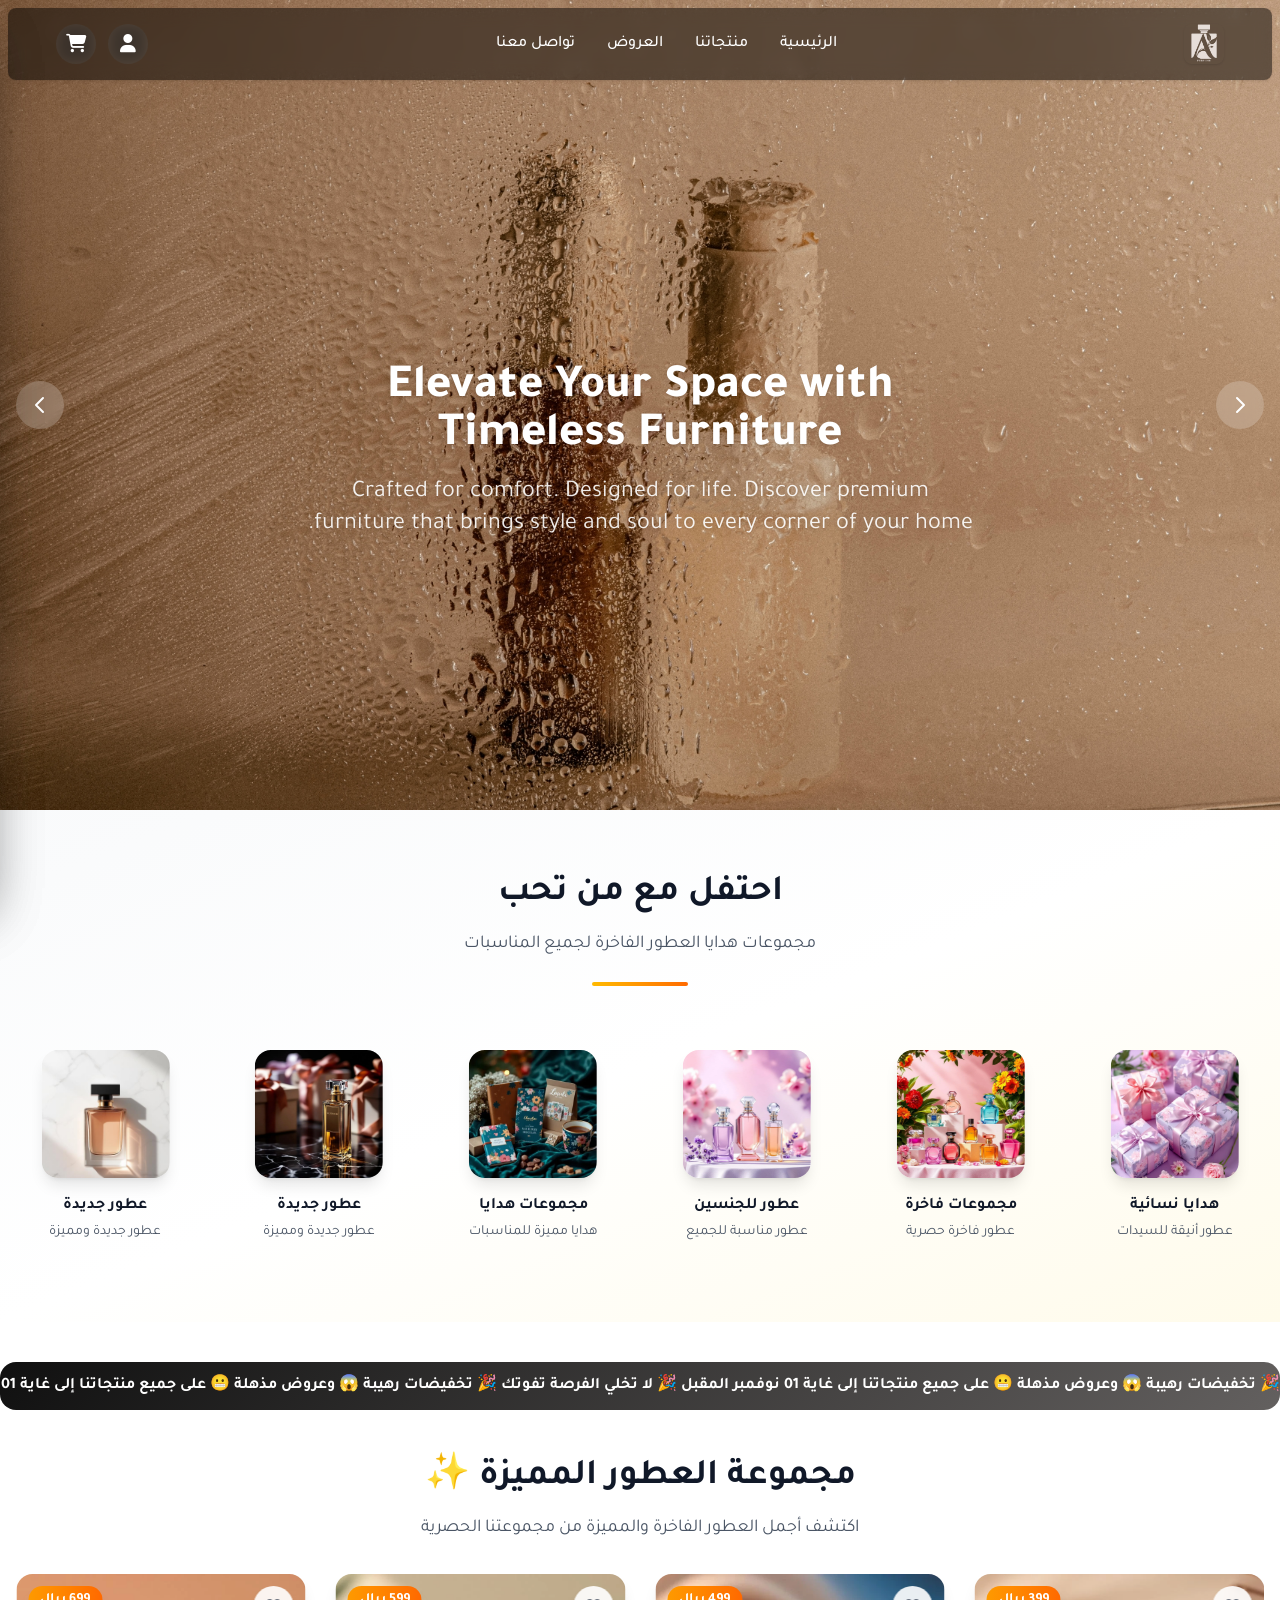
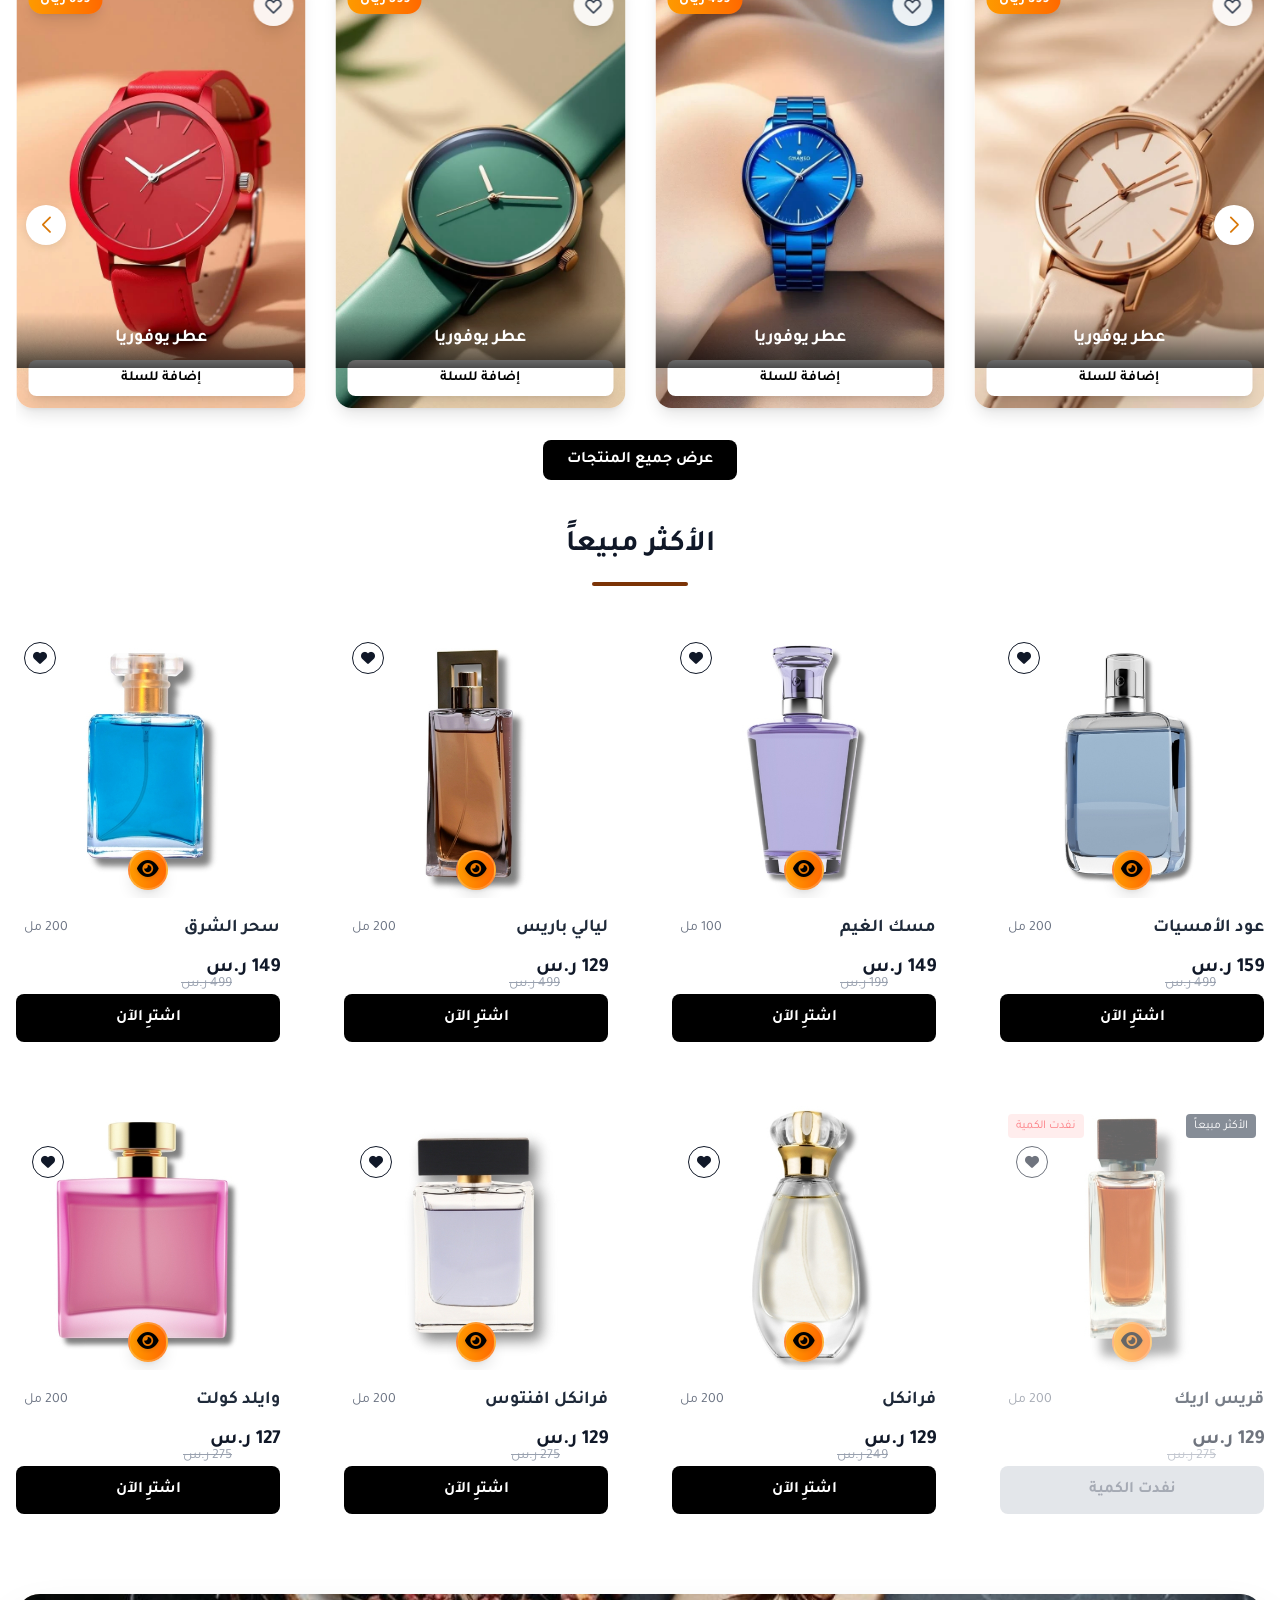
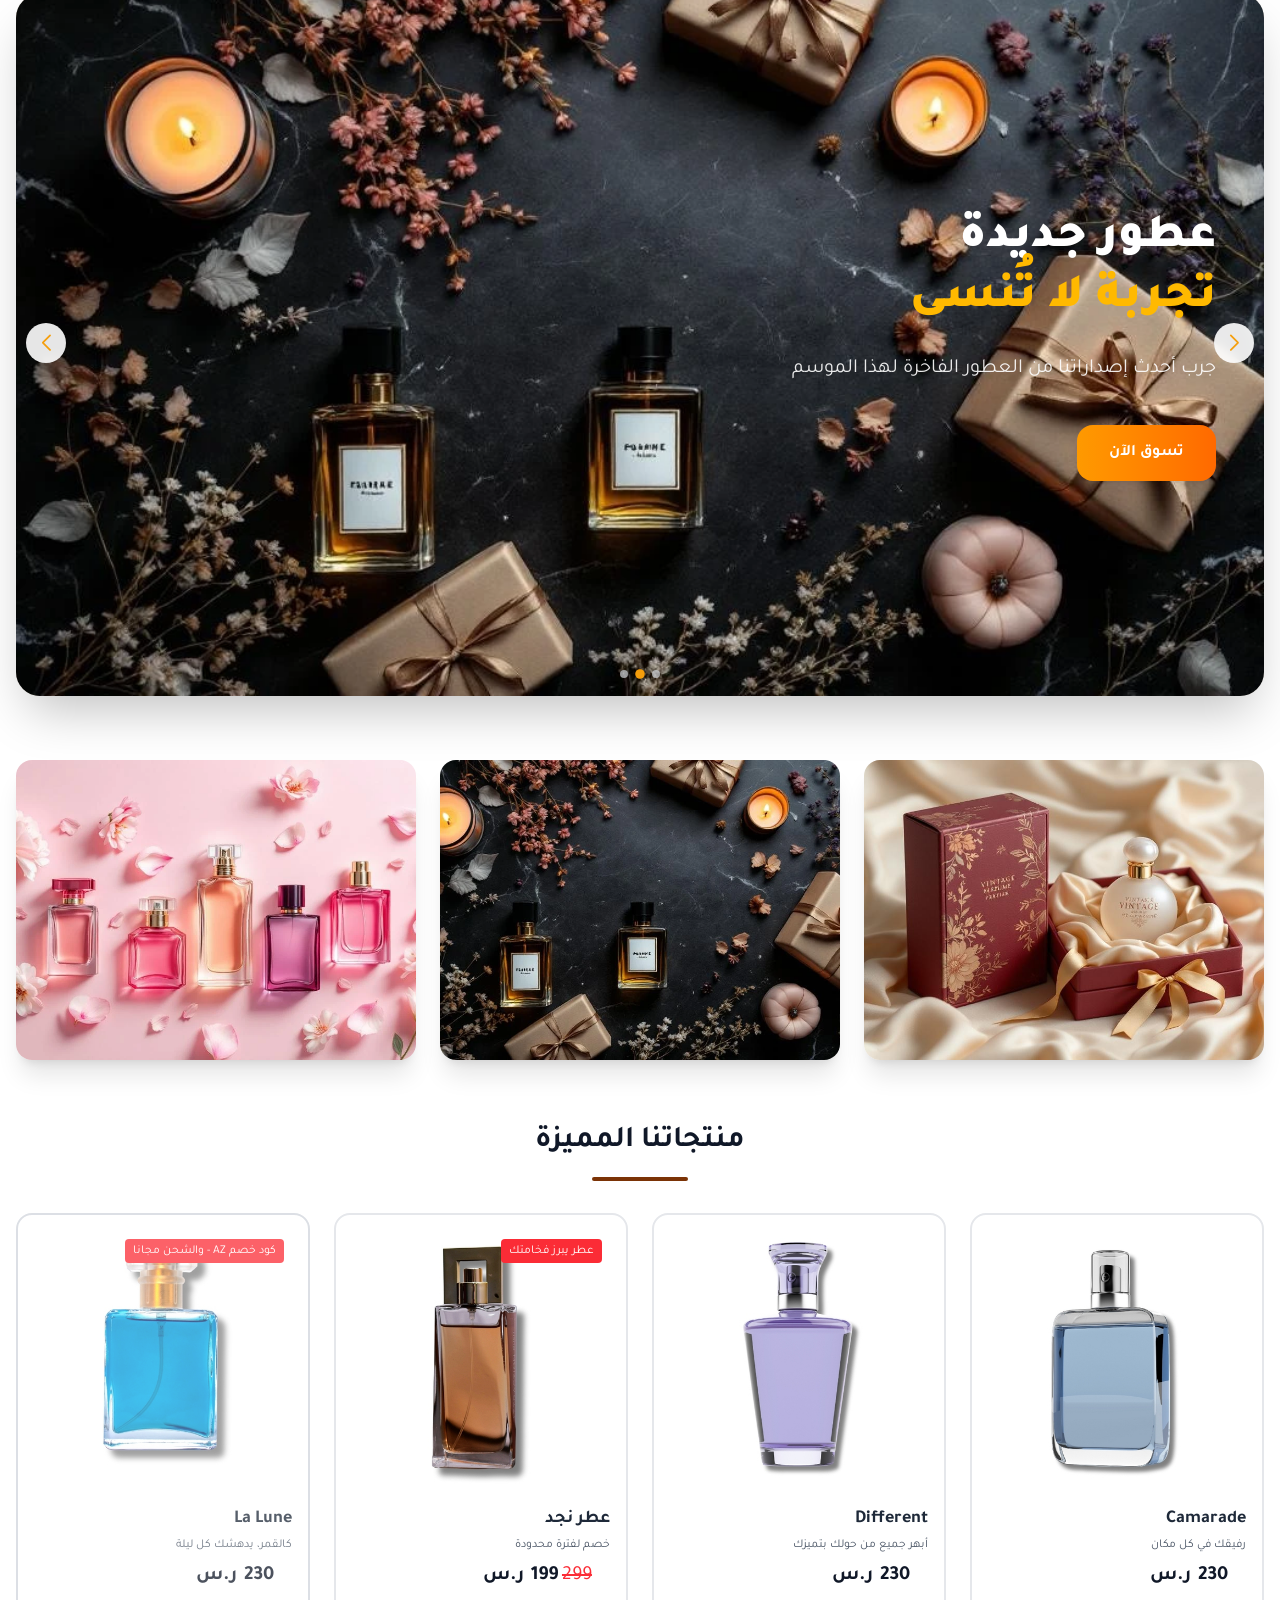
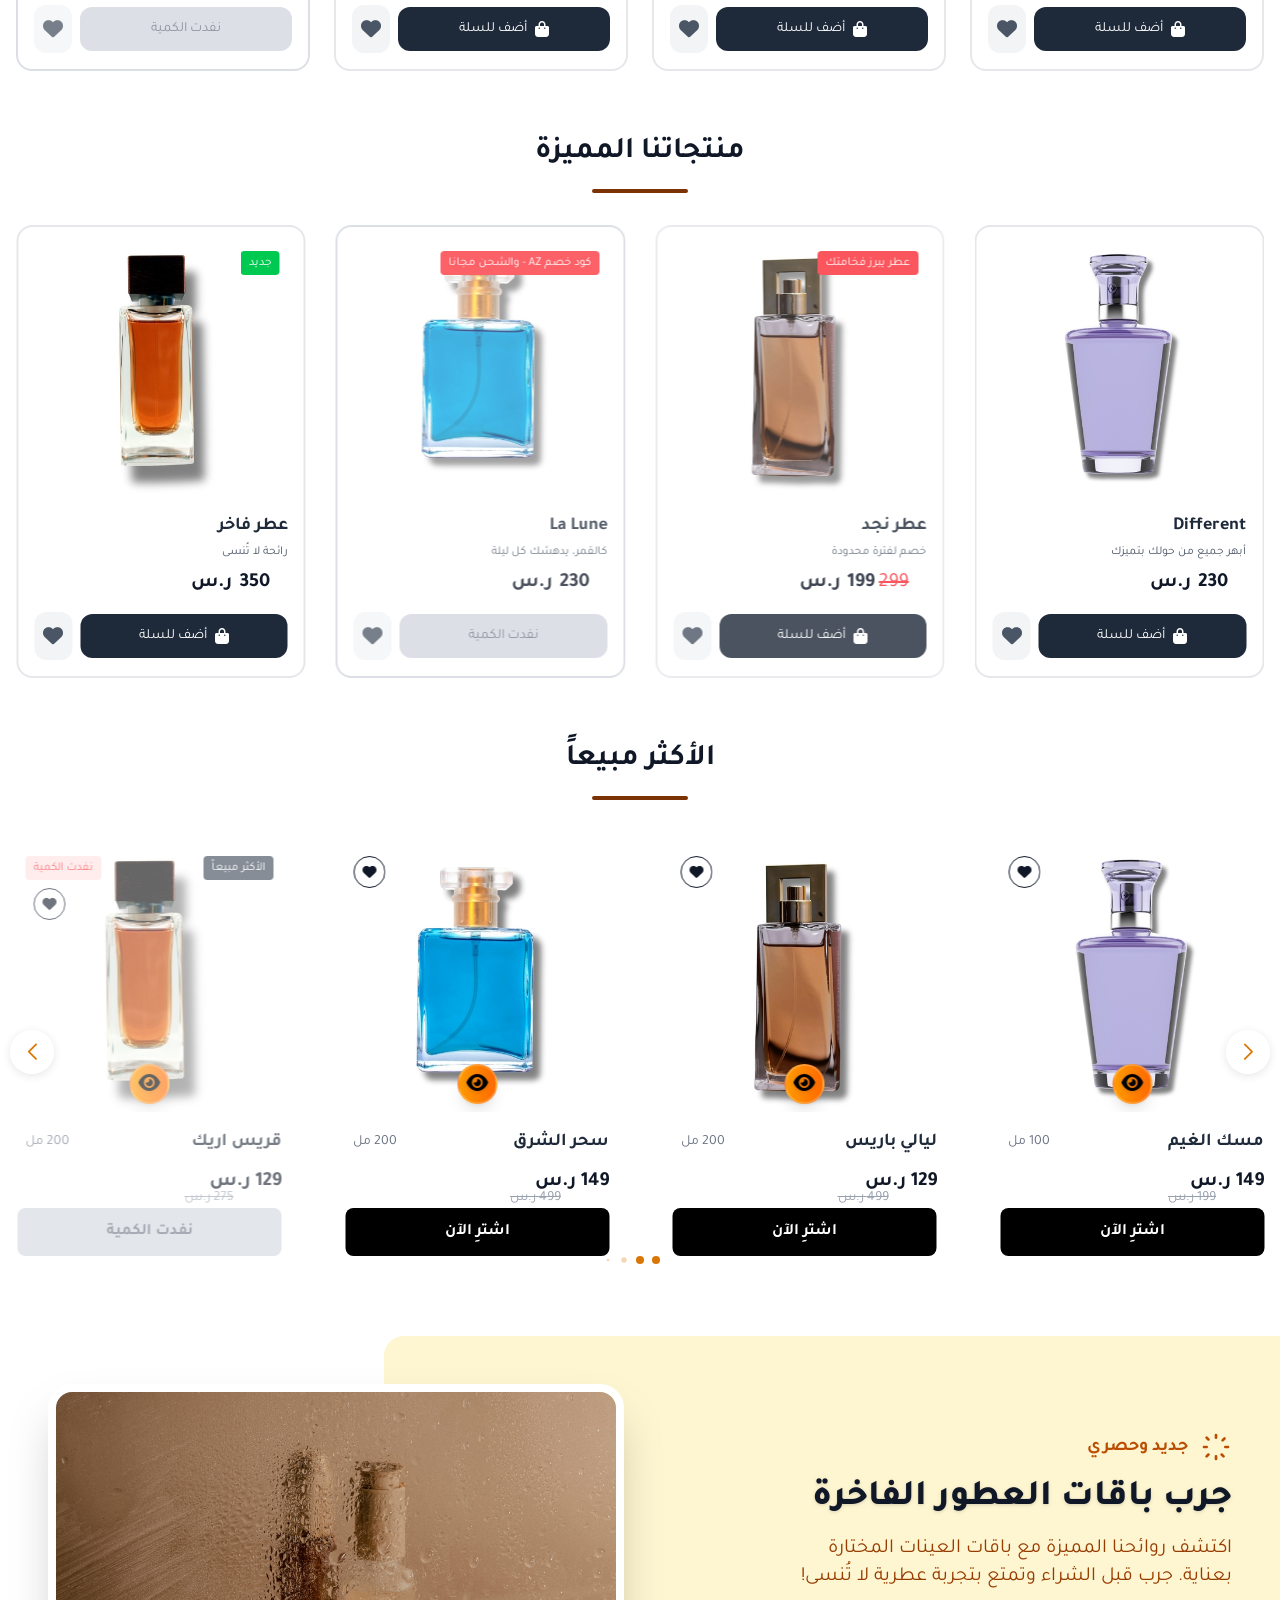
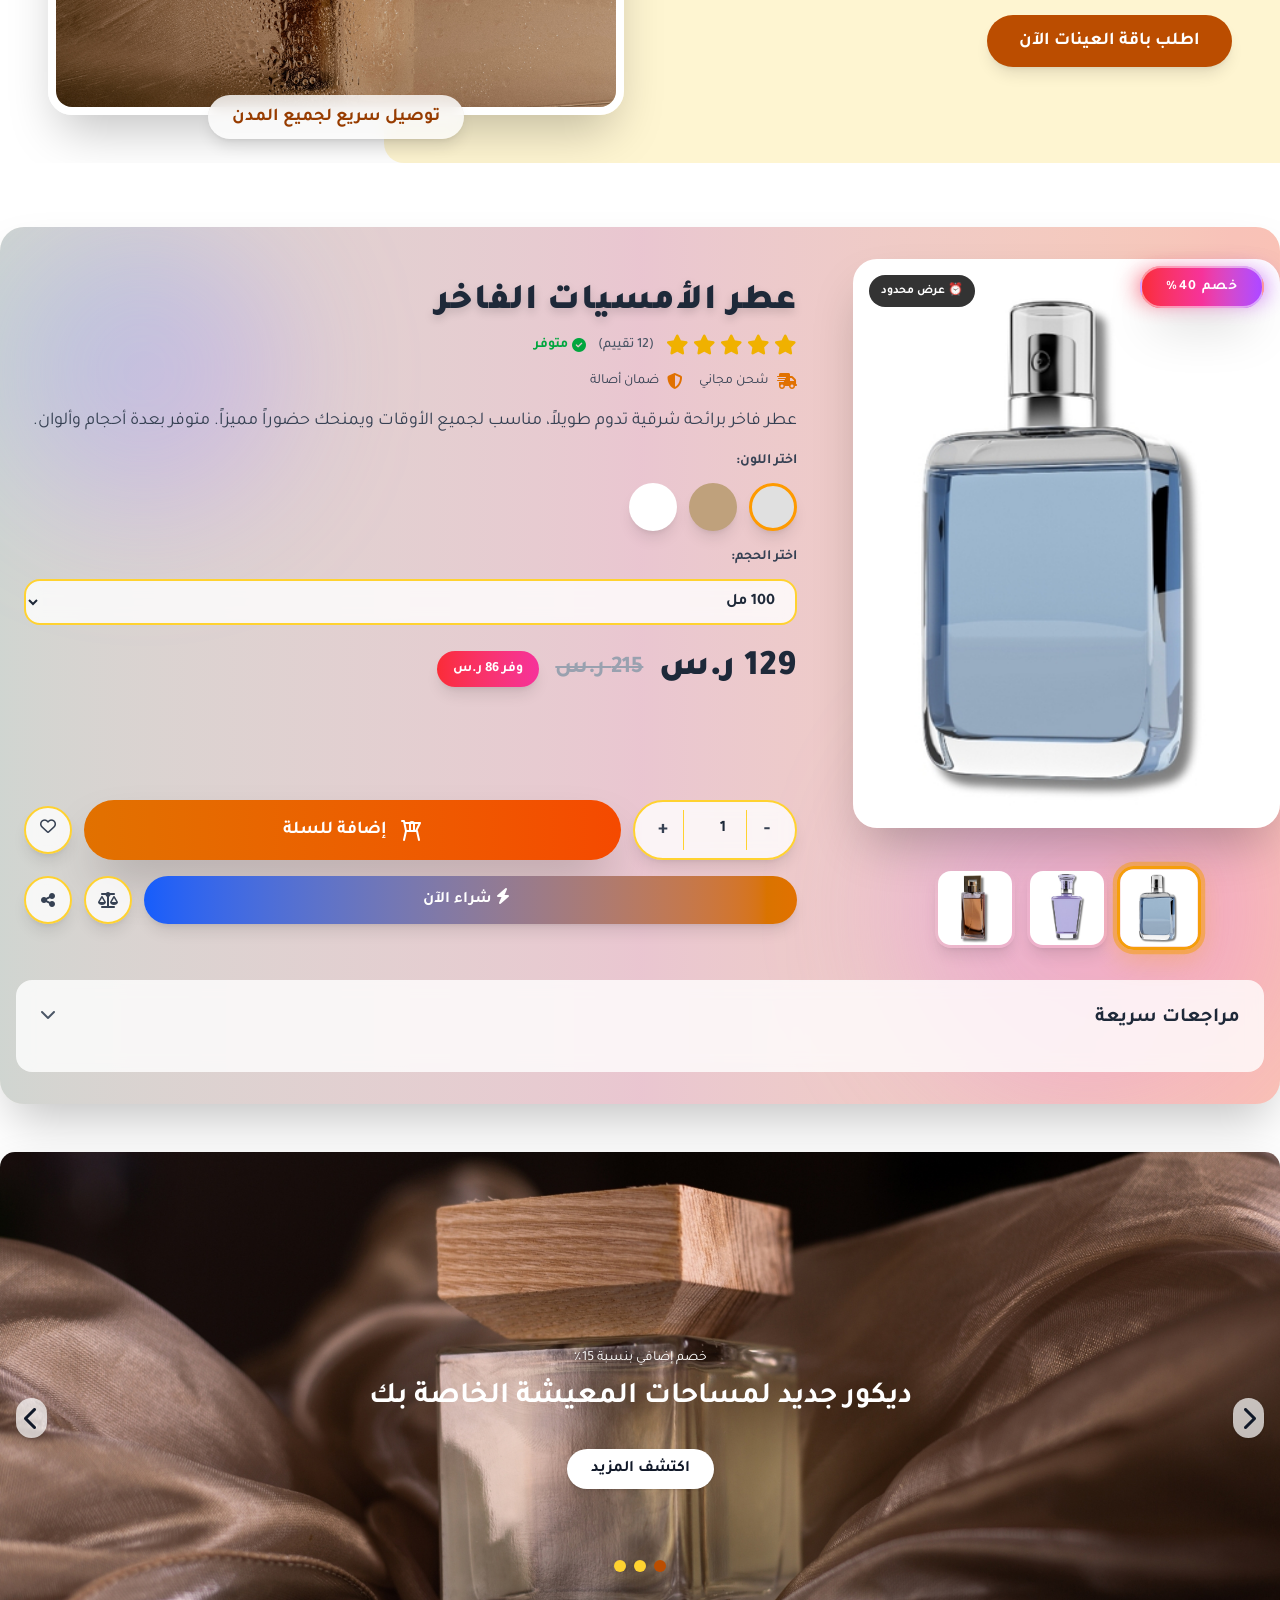
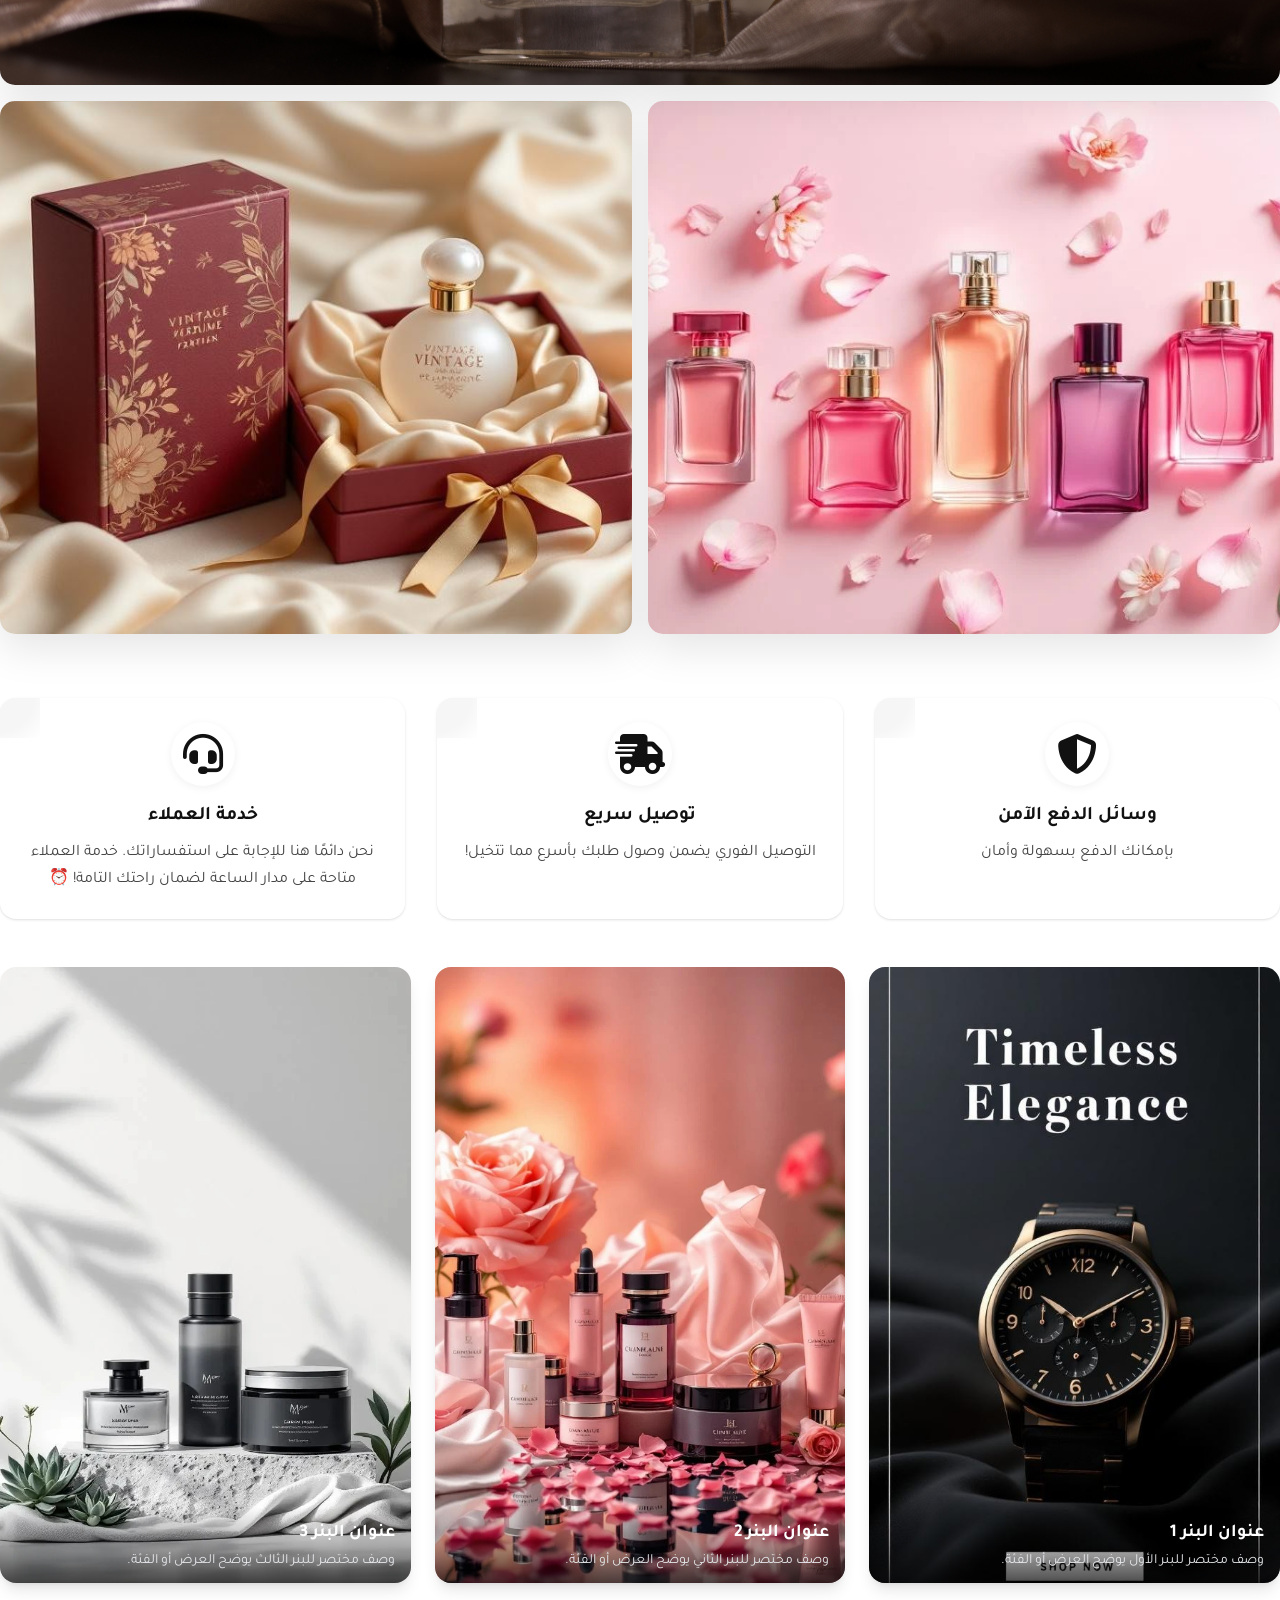
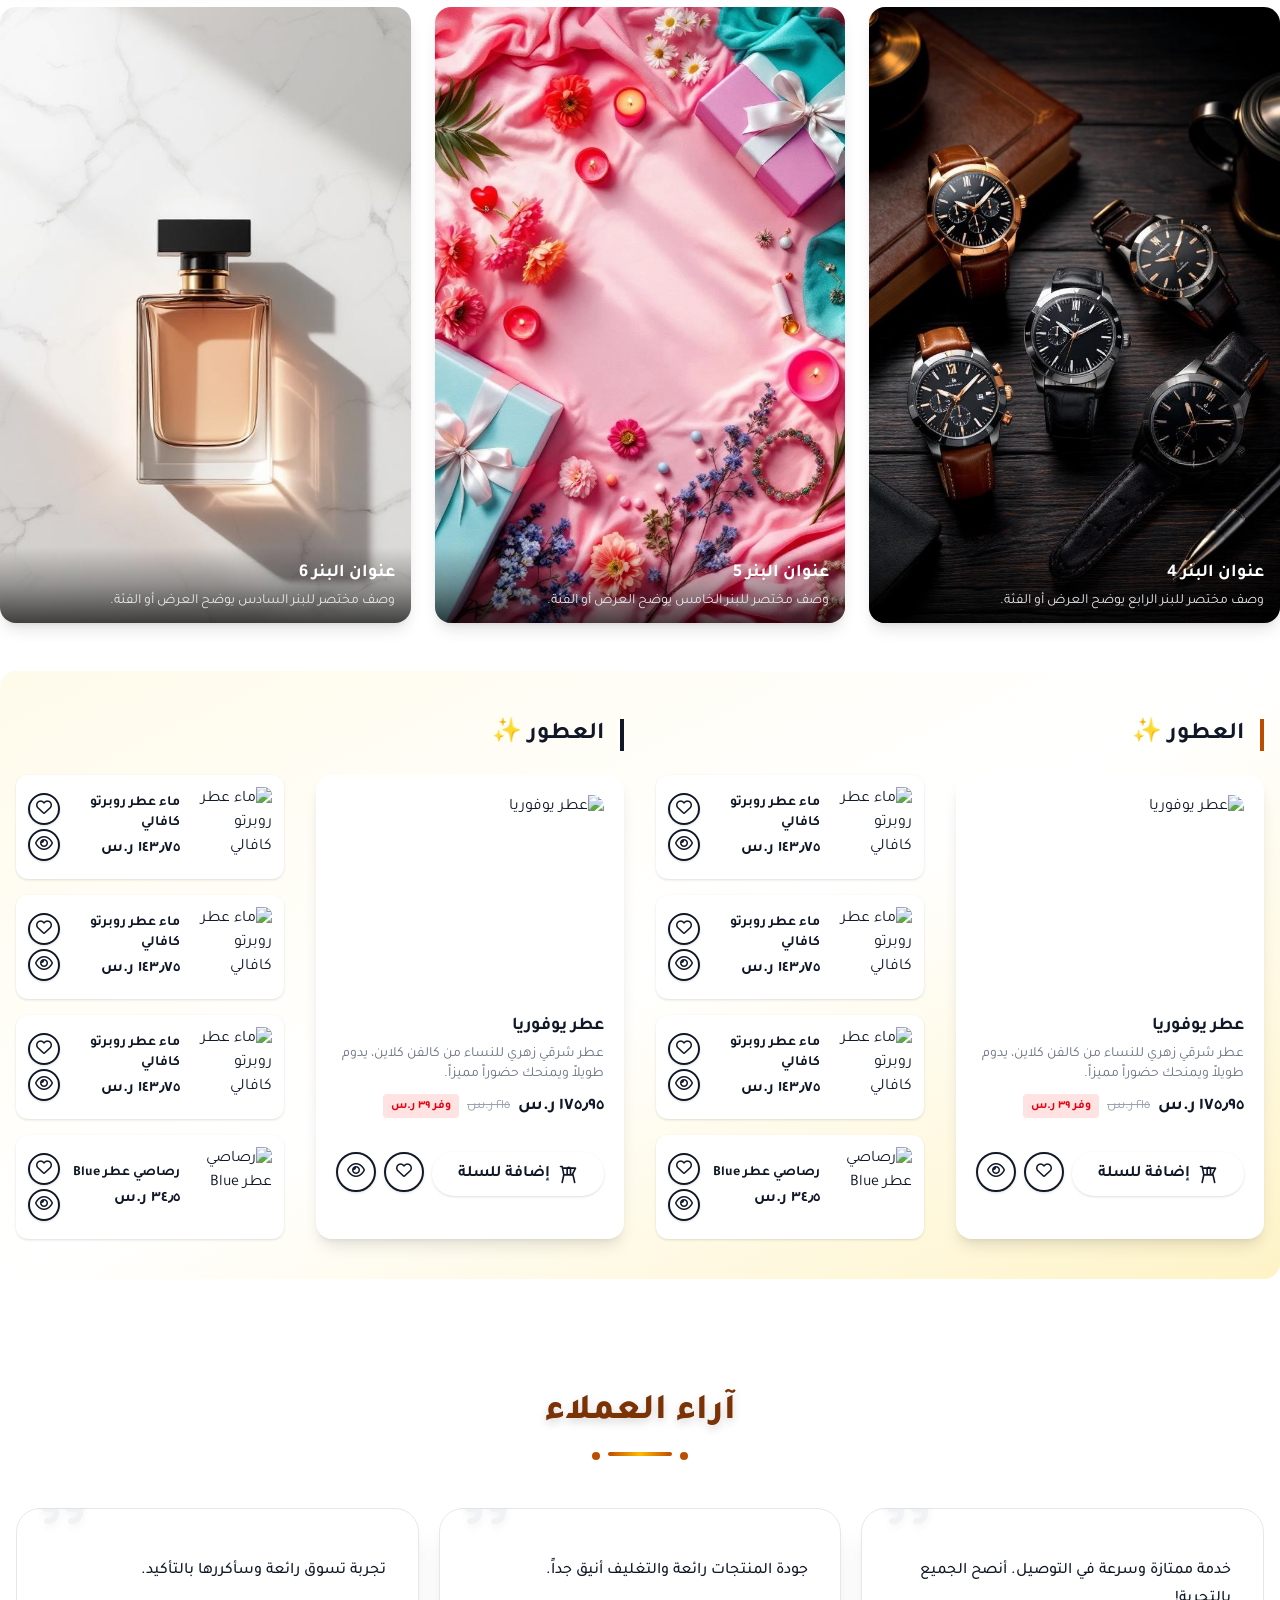
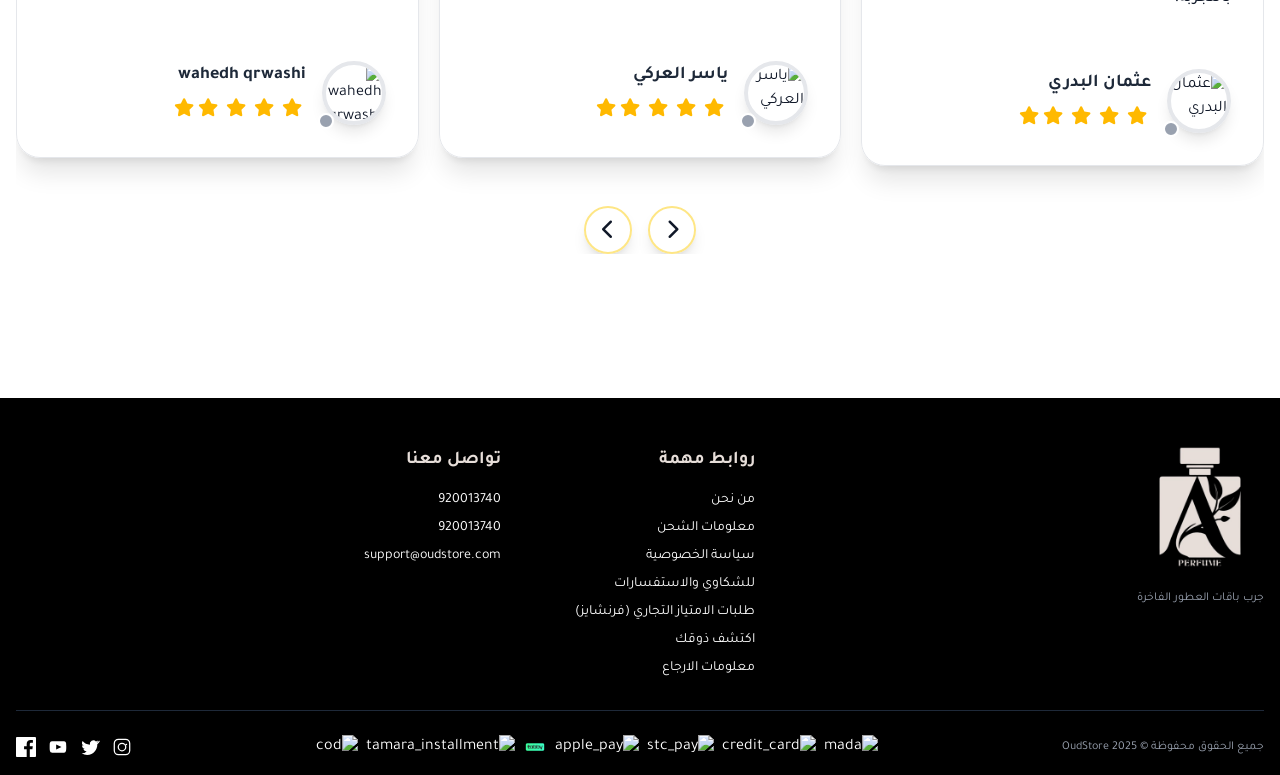
==== commit e25eae25: "منتجاتنا المميزة" ====
--- a/docs/index.html
+++ b/docs/index.html
@@ -188,15 +188,21 @@
       opacity: 1;
     }
 
-    /* تنسيق Products Swiper - مبسط مثل البنرات */
+    /* تنسيق Products Swiper - محسن للـ loop بدون فراغات */
     .products-swiper {
       padding: 20px 0 60px 0;
+      overflow: hidden;
+    }
+
+    .products-swiper .swiper-wrapper {
+      align-items: stretch;
     }
 
     .products-swiper .swiper-slide {
       height: auto;
       display: flex;
       align-items: stretch;
+      transition: transform 0.3s ease;
     }
 
     .products-swiper .swiper-button-next,
@@ -230,6 +236,16 @@
 
     .products-swiper .swiper-pagination-bullet-active {
       opacity: 1;
+    }
+
+    /* تحسينات إضافية للـ loop */
+    .products-swiper .swiper-slide-active {
+      transform: scale(1.02);
+    }
+
+    .products-swiper .swiper-slide-prev,
+    .products-swiper .swiper-slide-next {
+      opacity: 0.8;
     }
 
     /* تنسيق Best Sellers Swiper */
@@ -1478,9 +1494,6 @@
                 <button class="px-8 py-4 bg-gradient-to-r from-amber-500 to-orange-500 text-white font-bold rounded-2xl hover:from-amber-600 hover:to-orange-600 transition-all duration-300 hover:scale-105 shadow-lg hover:shadow-xl">
                   تسوق الآن
                 </button>
-                <button class="px-8 py-4 bg-white/20 backdrop-blur-sm text-white font-bold rounded-2xl border-2 border-white/30 hover:bg-white/30 transition-all duration-300 hover:scale-105">
-                  اكتشف المزيد
-                </button>
               </div>
             </div>
           </div>
@@ -1500,16 +1513,20 @@
                 <button class="px-8 py-4 bg-gradient-to-r from-amber-500 to-orange-500 text-white font-bold rounded-2xl hover:from-amber-600 hover:to-orange-600 transition-all duration-300 hover:scale-105 shadow-lg hover:shadow-xl">
                   تسوق الآن
                 </button>
-                <button class="px-8 py-4 bg-white/20 backdrop-blur-sm text-white font-bold rounded-2xl border-2 border-white/30 hover:bg-white/30 transition-all duration-300 hover:scale-105">
-                  اكتشف المزيد
-                </button>
               </div>
             </div>
           </div>
         </div>
         <!-- شريحة 3 -->
         <div class="swiper-slide relative w-full h-full">
-          <img src="./banner/newperfumes-Photoroom.webp" alt="بانر 3" class="w-full h-full object-cover"/>
+          <img src="./banner/femaleperfumes-Photoroom.webp" alt="بانر 3" class="w-full h-full object-cover"/>
+          <div class="absolute inset-0 flex items-center justify-start p-8 md:p-12">
+            <div class="max-w-md space-y-6">
+              <h2 class="text-3xl md:text-5xl font-black text-white leading-tight drop-shadow-2xl">
+                عطور نسائية <span class="block text-amber-400">لحظات مميزة</span>
+              </h2>
+            </div>
+          </div>
         </div>
         
       </div>
@@ -1716,7 +1733,7 @@
          </div>
        </div>
        
-       <div class="swiper products-swiper">
+       <div class="swiper products-swiper" data-loop="true">
          <div class="swiper-wrapper">
           
                    <!-- منتج 1 -->
@@ -3466,15 +3483,18 @@
         freeMode: false
       });
 
-      // Products Swiper - قسم المنتجات المميزة (مطابق للبنرات الطويلة)
+      // Products Swiper - قسم المنتجات المميزة مع loop محسن
       new Swiper('.products-swiper', {
-        slidesPerView: 2,
-        spaceBetween: 15,
+        slidesPerView: 1,
+        spaceBetween: 20,
         loop: true,
-        speed: 500,
+        loopedSlides: 4, // عدد الشرائح المكررة للـ loop
+        speed: 800,
         autoplay: { 
           delay: 3000,
-          disableOnInteraction: false
+          disableOnInteraction: false,
+          pauseOnMouseEnter: true,
+          waitForTransition: true
         },
         navigation: {
           nextEl: '.products-swiper-next',
@@ -3482,29 +3502,36 @@
         },
         pagination: {
           el: '.products-swiper-pagination',
-          clickable: true
+          clickable: true,
+          dynamicBullets: true
         },
         breakpoints: {
+          480: { slidesPerView: 2, spaceBetween: 15 },
           640: { 
             slidesPerView: 2,
-            spaceBetween: 20 
+            spaceBetween: 20,
+            loop: true
           },
           768: { 
-            slidesPerView: 2.5,
-            spaceBetween: 25 
+            slidesPerView: 3,
+            spaceBetween: 25,
+            loop: true
           },
           1024: { 
             slidesPerView: 4,
-            spaceBetween: 30 
+            spaceBetween: 30,
+            loop: true
           }
         },
         rtl: true,
         grabCursor: true,
         allowTouchMove: true,
-        simulateTouch: true,
-        touchRatio: 1,
-        shortSwipes: true,
-        longSwipes: true
+        watchOverflow: false, // مهم للـ loop
+        on: {
+          init: function() {
+            console.log('Products Swiper initialized with infinite loop');
+          }
+        }
       });
 
       // Banners Swiper (البنرات الطويلة) - مبسط
@@ -4547,78 +4574,7 @@
       }
     });
 
-    // تفعيل Swiper للمنتجات المميزة
-    const productsSwiper = new Swiper('.products-swiper', {
-      // إعدادات loop لانهائي مثل قسم البنرات
-      slidesPerView: 1,
-      spaceBetween: 20,
-      loop: true,
-      loopedSlides: 4, // عدد الشرائح المكررة للـ loop
-      autoplay: {
-        delay: 3000,
-        disableOnInteraction: false,
-        pauseOnMouseEnter: true,
-        waitForTransition: true,
-      },
-      speed: 1500,
-      effect: 'slide',
-      
-      // التجاوب مع الشاشات المختلفة
-      breakpoints: {
-        640: {
-          slidesPerView: 2,
-          spaceBetween: 20,
-          loop: true,
-        },
-        768: {
-          slidesPerView: 3,
-          spaceBetween: 25,
-          loop: true,
-        },
-        1024: {
-          slidesPerView: 4,
-          spaceBetween: 30,
-          loop: true,
-        },
-      },
-      
-      // أزرار التنقل
-      navigation: {
-        nextEl: '.products-next',
-        prevEl: '.products-prev',
-      },
-      
-      // مؤشرات النقاط
-      pagination: {
-        el: '.products-pagination',
-        clickable: true,
-        dynamicBullets: true,
-        renderBullet: function (index, className) {
-          return '<span class="' + className + '"></span>';
-        },
-      },
-      
-      // تحسين الأداء للـ loop
-      watchOverflow: false, // مهم للـ loop
-      grabCursor: true,
-      allowTouchMove: true,
-      
-      // تأثيرات إضافية
-      on: {
-        init: function() {
-          console.log('Products Swiper initialized with infinite loop');
-        },
-        slideChange: function() {
-          // يمكن إضافة منطق إضافي هنا
-        },
-        beforeLoopFix: function() {
-          // تحسين الانتقال في الـ loop
-        },
-        loopFix: function() {
-          // إصلاح الـ loop
-        }
-      }
-    });
+    // تم تفعيل Swiper للمنتجات المميزة مع loop في الأعلى
   </script>
 
   <!-- Product Modal - Modern Design -->
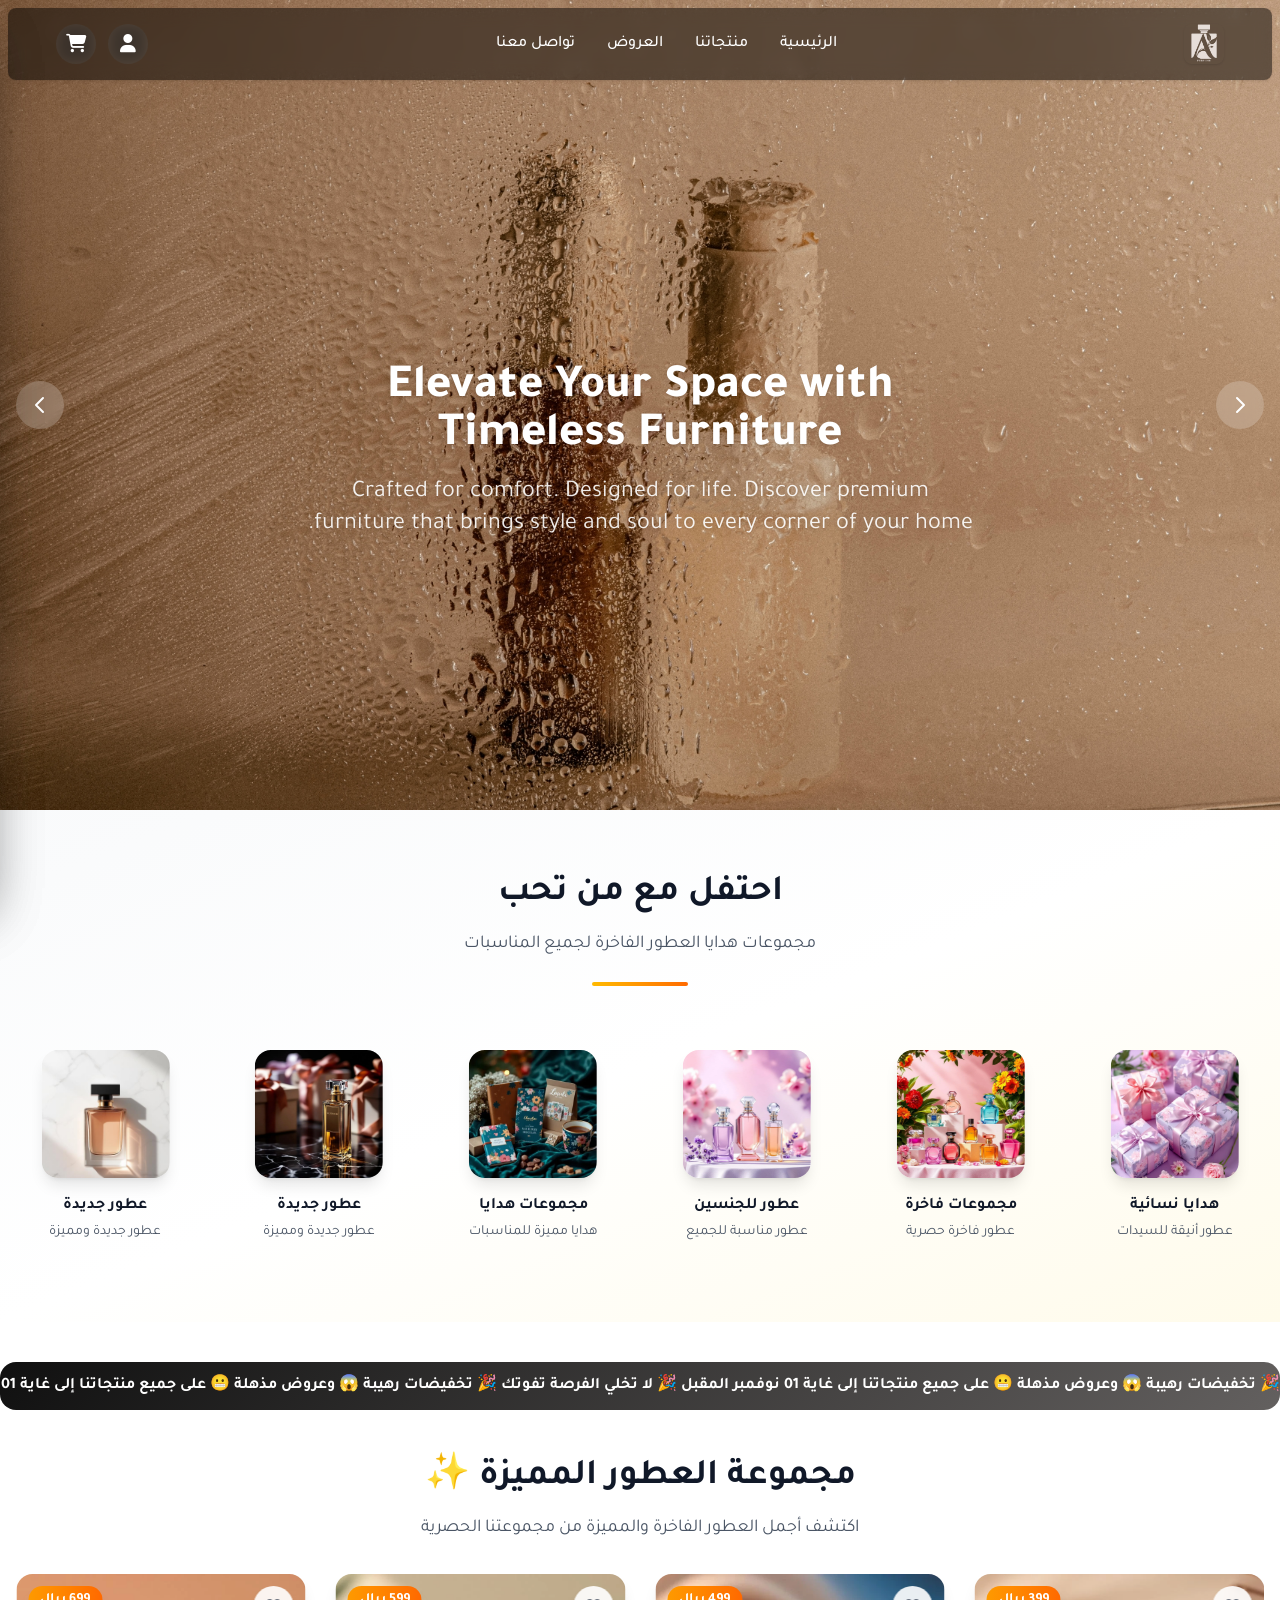
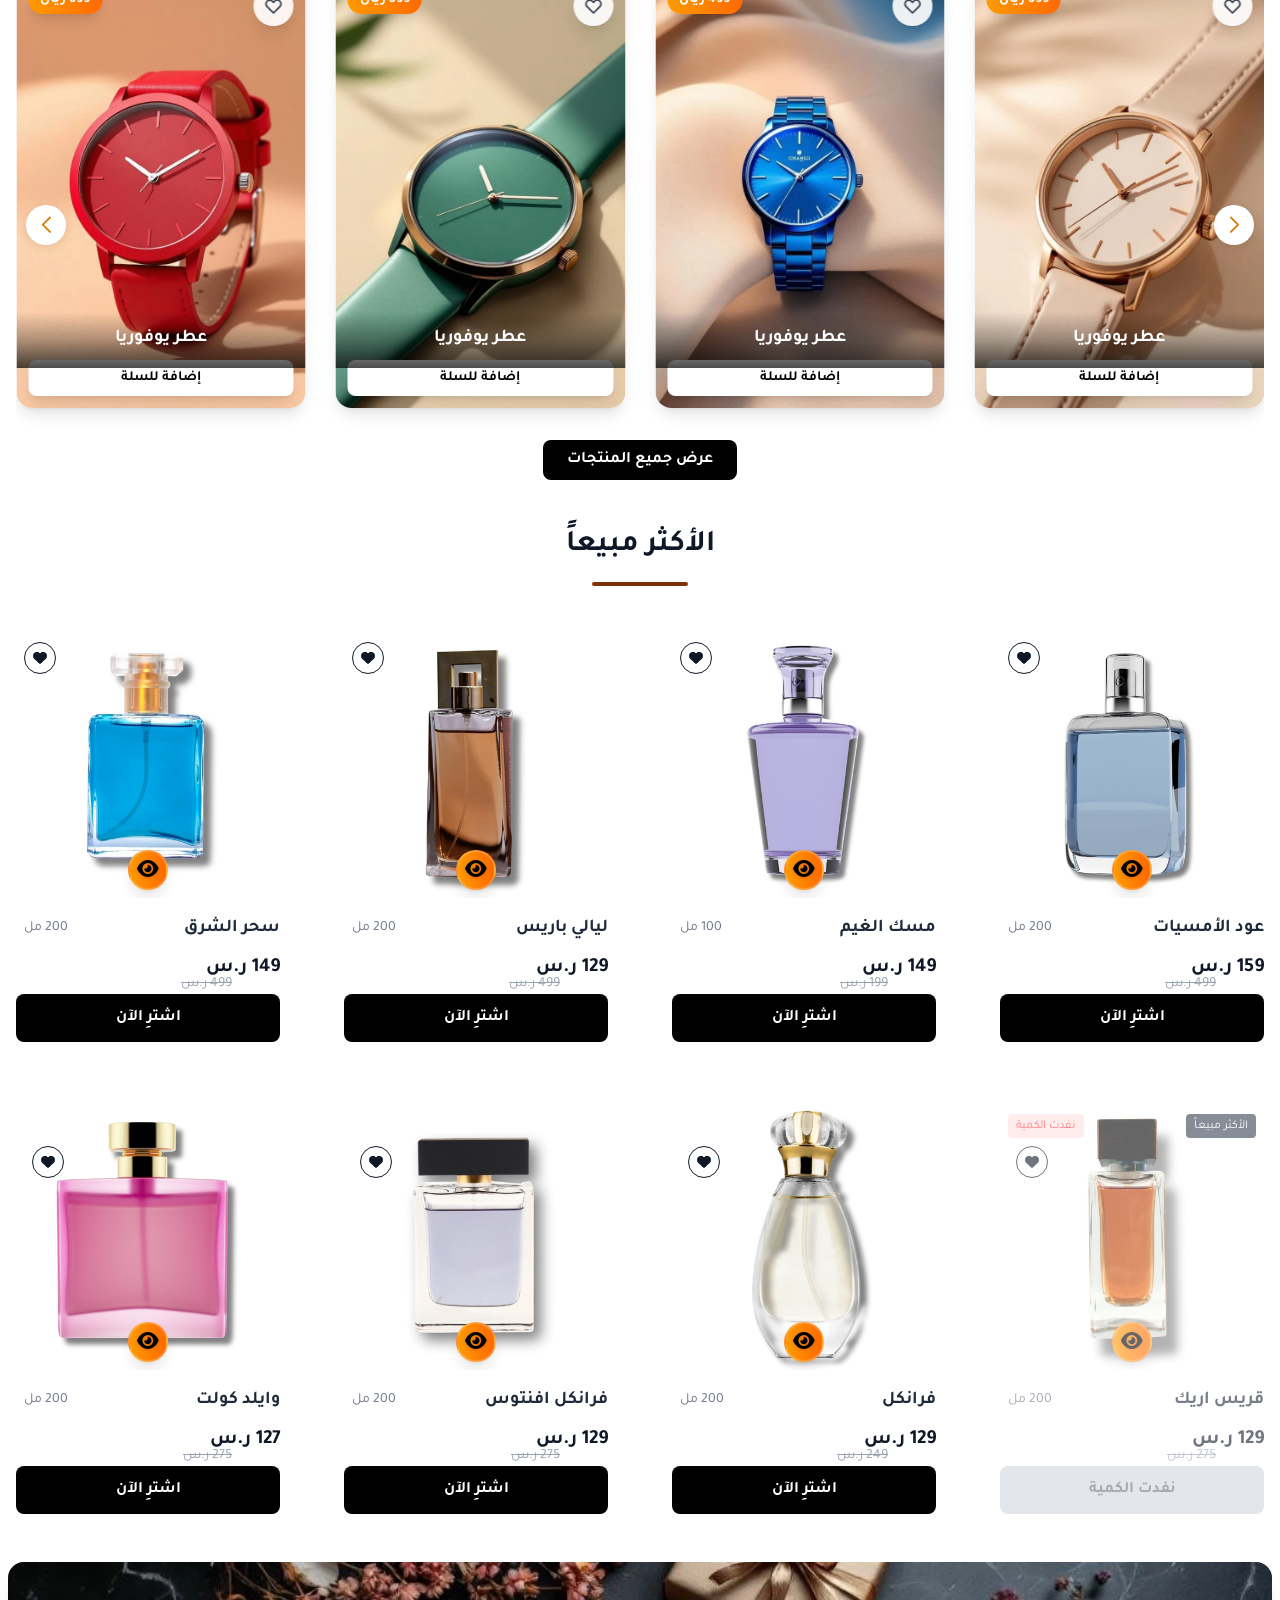
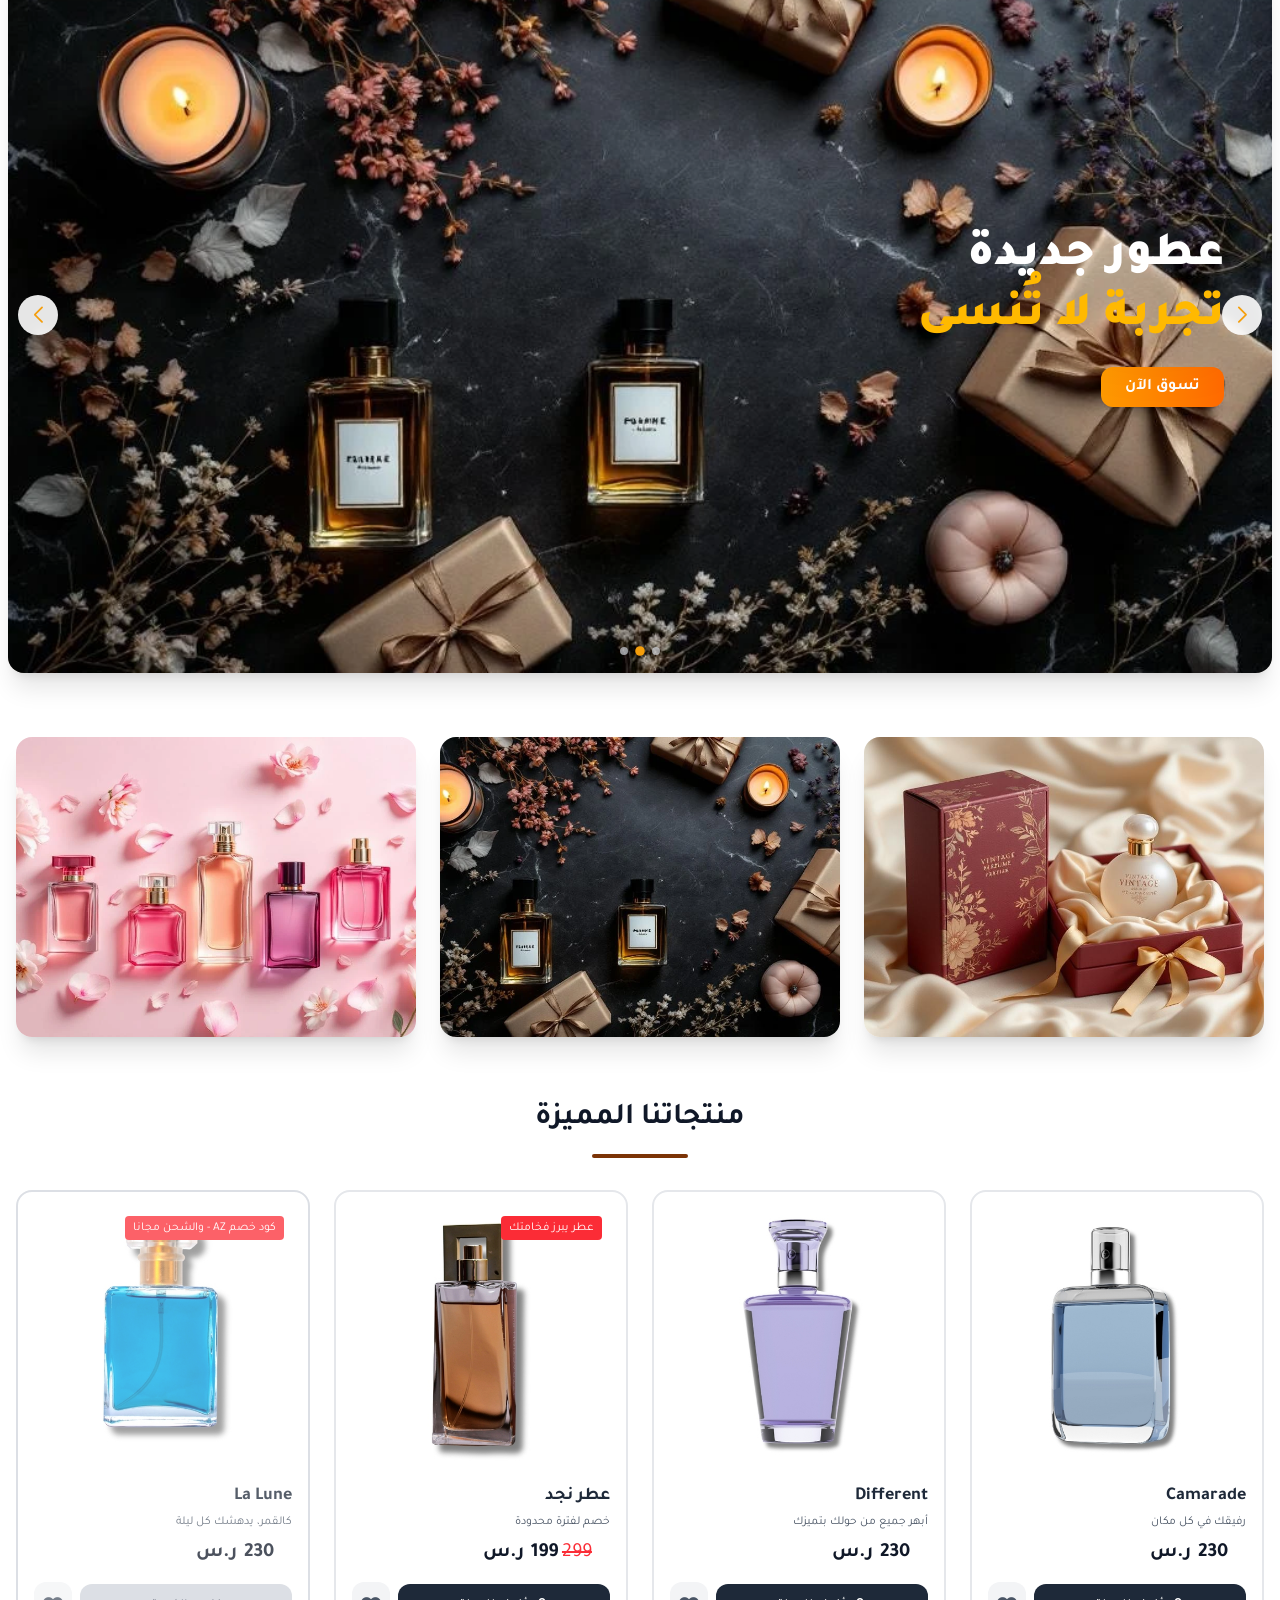
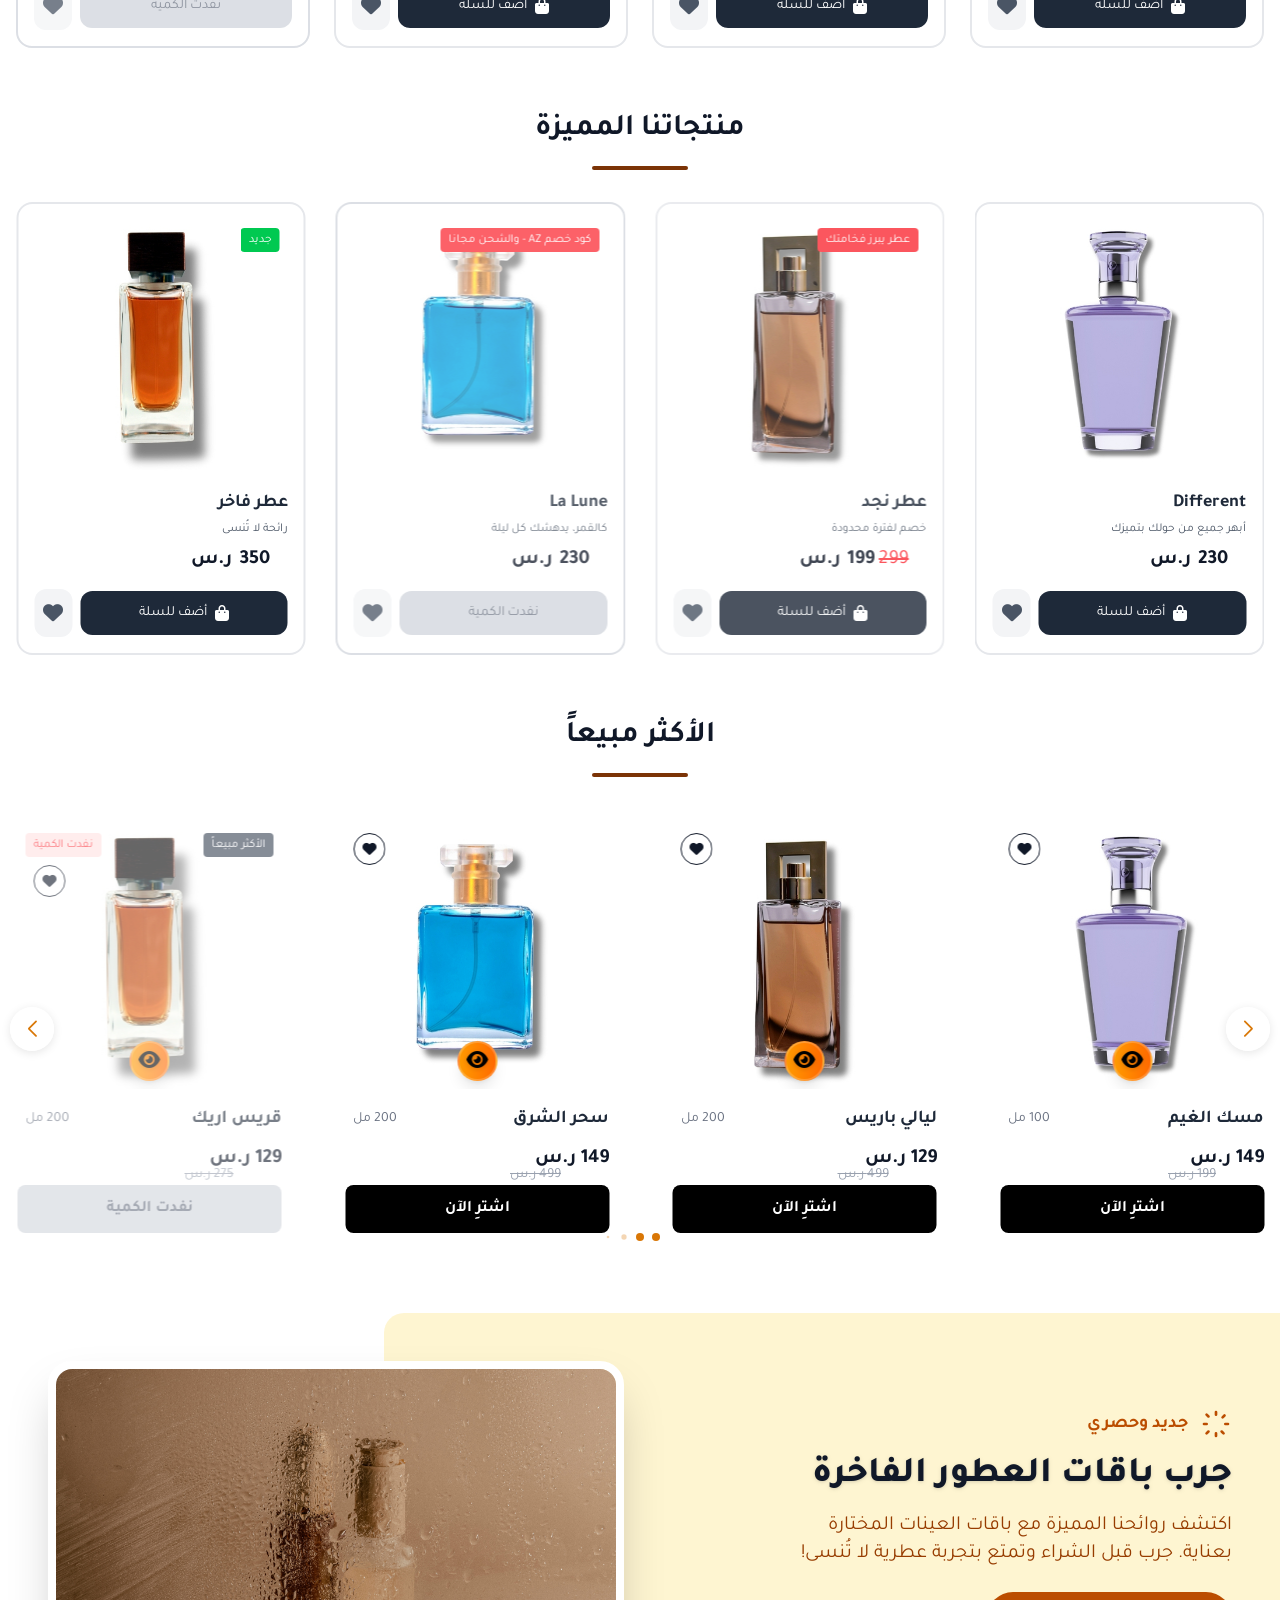
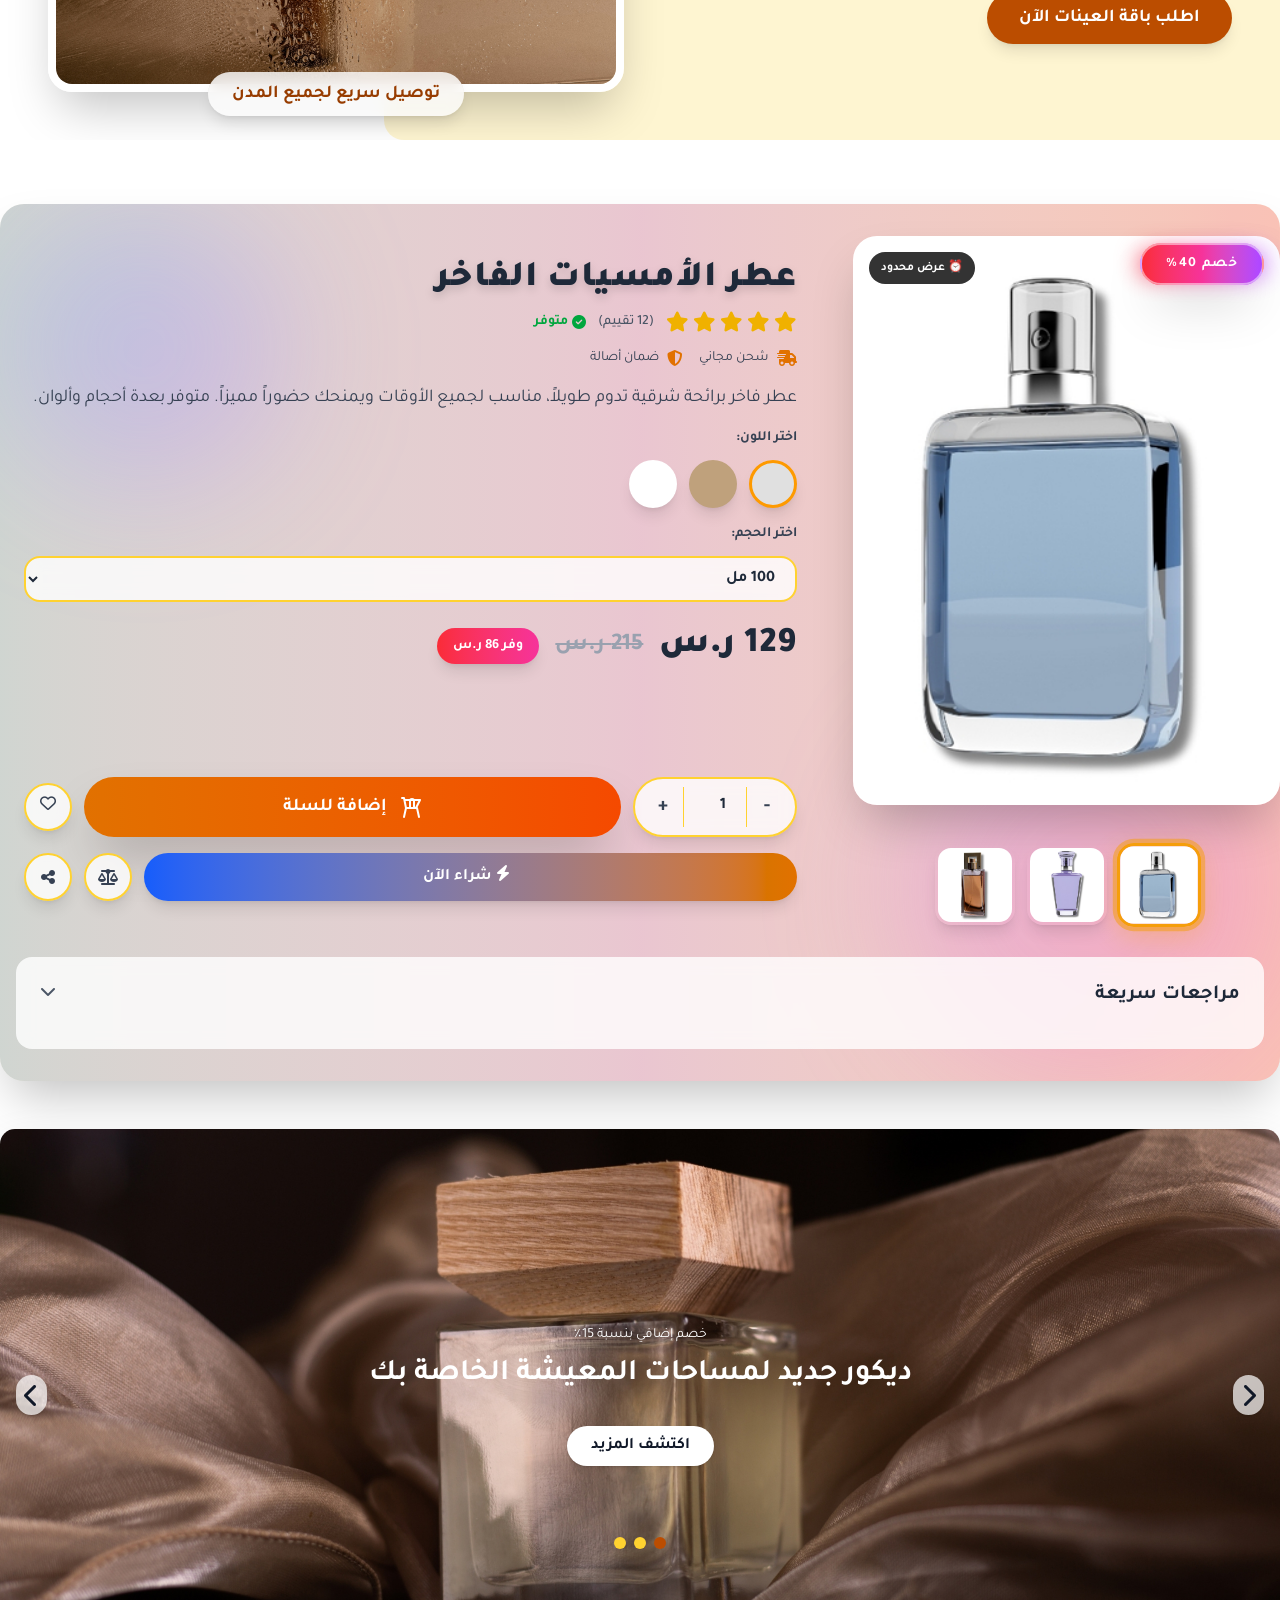
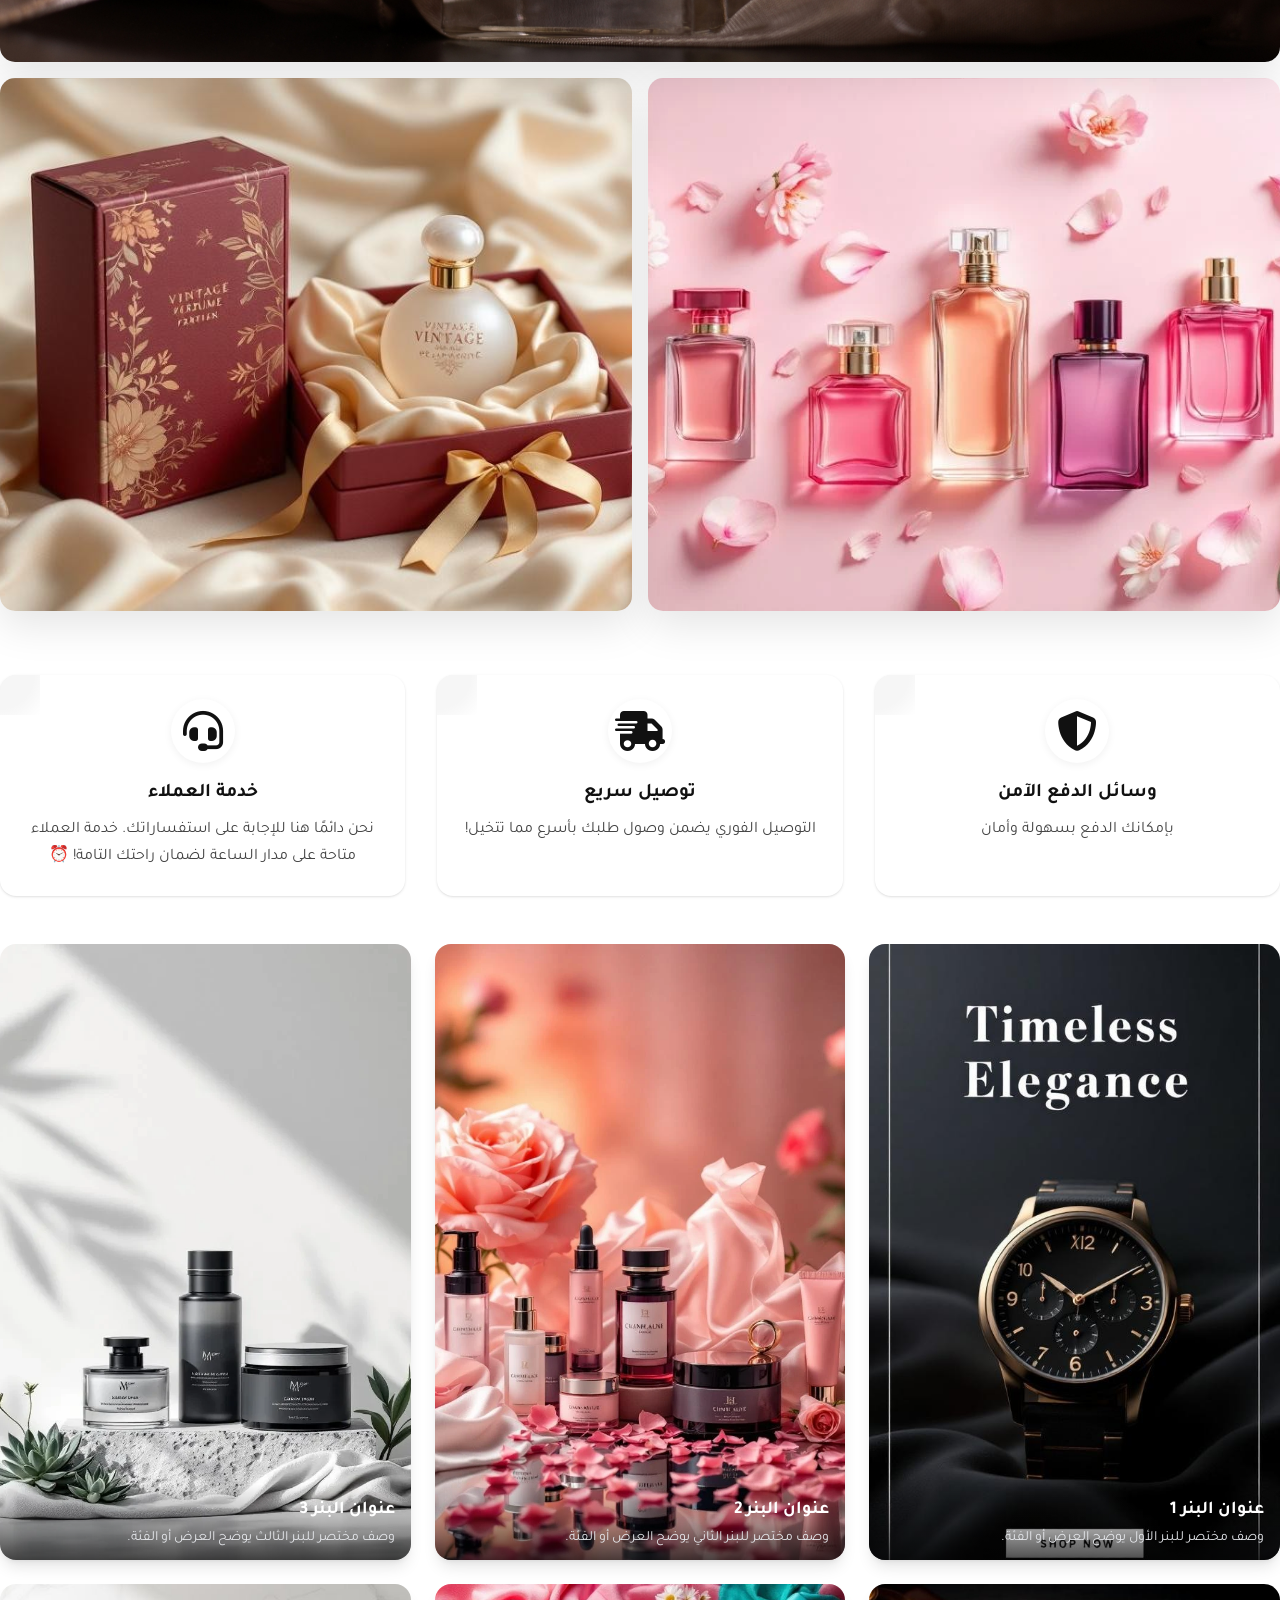
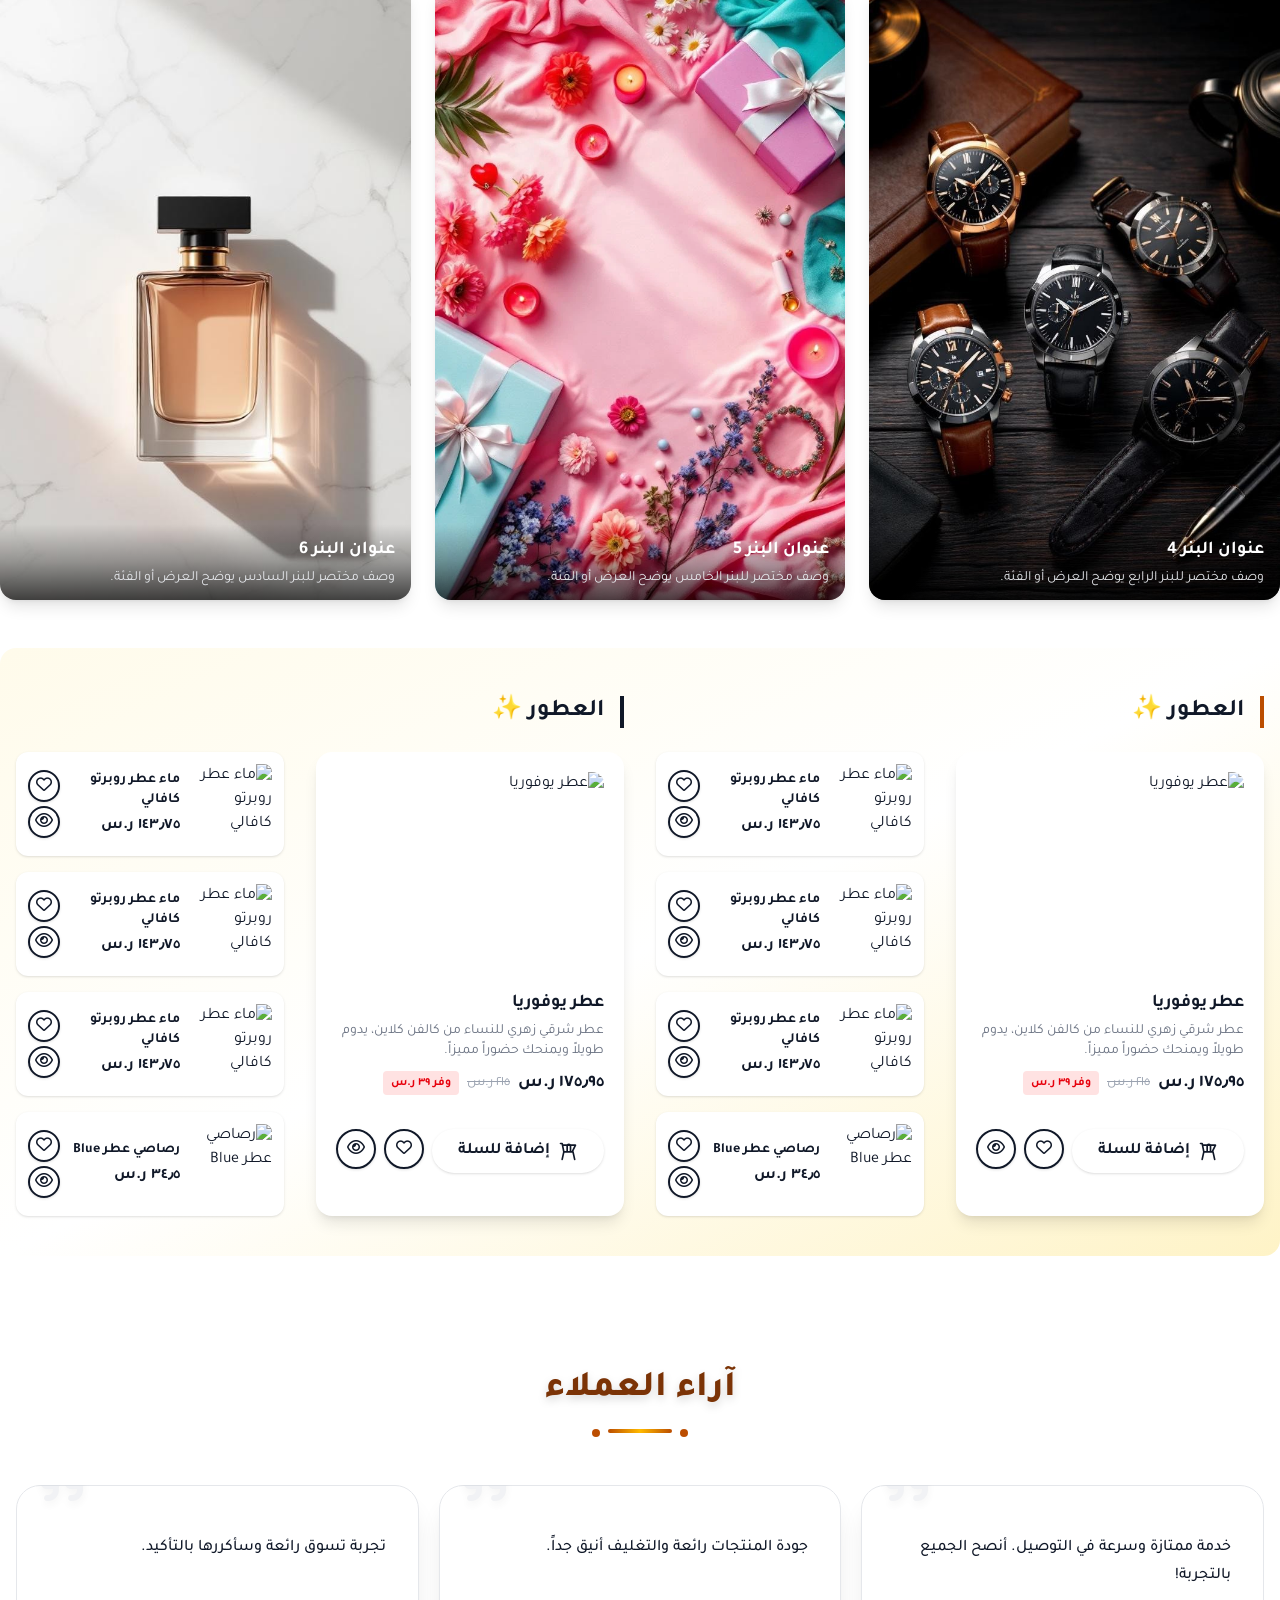
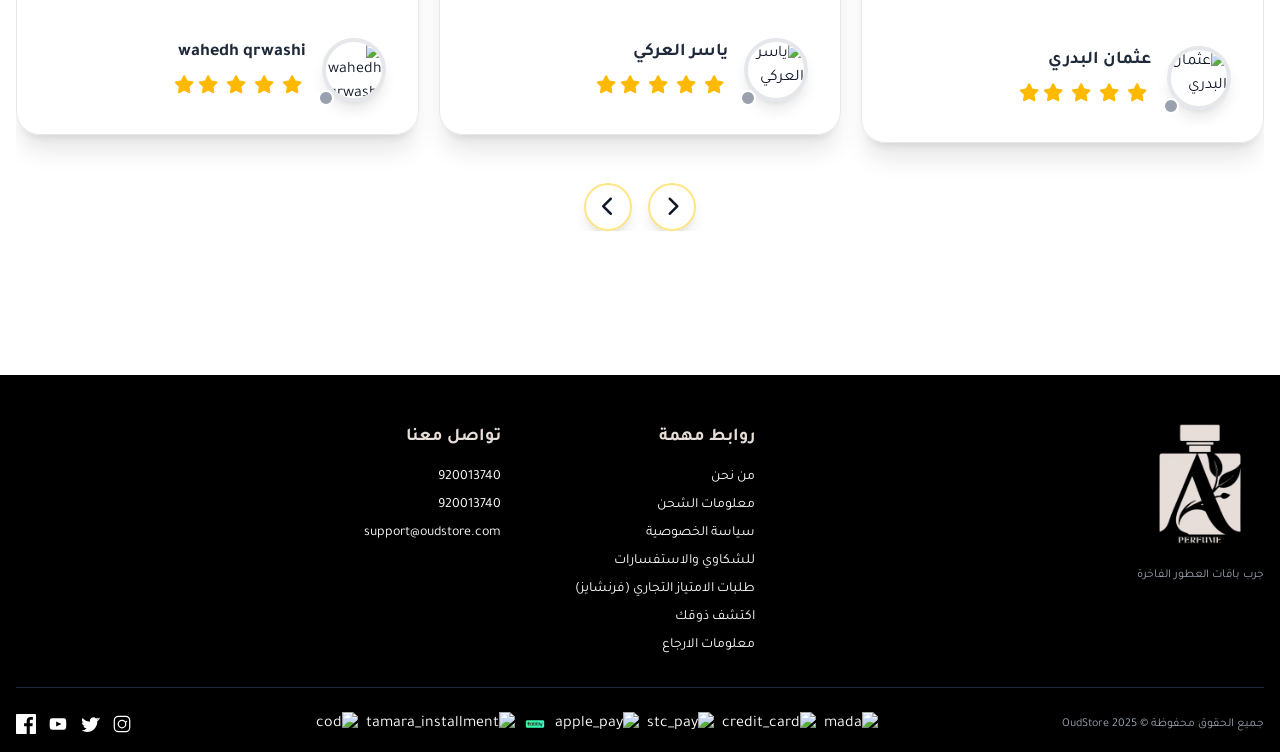
==== commit 61ac7adf: "قسم البانر المتحرك" ====
--- a/docs/index.html
+++ b/docs/index.html
@@ -1475,23 +1475,23 @@
 
 
 <!-- قسم البانر المتحرك -->
-<section class="container mx-auto my-16 px-4">
-  <div class="relative w-full aspect-[16/9] rounded-3xl overflow-hidden shadow-2xl">
+<section class="container mx-auto my-8 md:my-16 px-2 sm:px-4">
+  <div class="relative w-full aspect-[16/9] rounded-2xl md:rounded-3xl overflow-hidden shadow-xl md:shadow-2xl">
     <div class="swiper banner-swiper h-full">
       <div class="swiper-wrapper">
         <!-- شريحة 1 -->
         <div class="swiper-slide relative w-full h-full">
           <img src="./banner/luxury-Photoroom.jpg" alt="بانر 1" class="w-full h-full object-cover"/>
-          <div class="absolute inset-0 flex items-center justify-start p-8 md:p-12">
-            <div class="max-w-md space-y-6">
-              <h2 class="text-3xl md:text-5xl font-black text-white leading-tight drop-shadow-2xl">
+          <div class="absolute inset-0 flex items-center justify-start p-4 sm:p-6 md:p-8 lg:p-12">
+            <div class="max-w-xs sm:max-w-sm md:max-w-md space-y-3 sm:space-y-4 md:space-y-6">
+              <h2 class="text-xl sm:text-2xl md:text-3xl lg:text-4xl xl:text-5xl font-black text-white leading-tight drop-shadow-2xl">
                 عطور فاخرة <span class="block text-amber-400">لحظات مميزة</span>
               </h2>
-              <p class="text-white/90 text-lg md:text-xl leading-relaxed drop-shadow-lg">
+              <p class="text-white/90 text-sm sm:text-base md:text-lg lg:text-xl leading-relaxed drop-shadow-lg hidden sm:block">
                 اكتشف مجموعتنا المميزة من العطور الفاخرة التي تجمع بين الأناقة والجاذبية
               </p>
-              <div class="flex flex-col sm:flex-row gap-4 pt-4">
-                <button class="px-8 py-4 bg-gradient-to-r from-amber-500 to-orange-500 text-white font-bold rounded-2xl hover:from-amber-600 hover:to-orange-600 transition-all duration-300 hover:scale-105 shadow-lg hover:shadow-xl">
+              <div class="flex flex-col sm:flex-row gap-3 sm:gap-4 pt-2 sm:pt-4">
+                <button class="px-4 sm:px-6 md:px-8 py-2 sm:py-3 md:py-4 bg-gradient-to-r from-amber-500 to-orange-500 text-white font-bold text-sm sm:text-base rounded-xl md:rounded-2xl hover:from-amber-600 hover:to-orange-600 transition-all duration-300 hover:scale-105 shadow-lg hover:shadow-xl">
                   تسوق الآن
                 </button>
               </div>
@@ -1501,16 +1501,16 @@
         <!-- شريحة 2 -->
         <div class="swiper-slide relative w-full h-full">
           <img src="./banner/newperfumes-Photoroom.webp" alt="بانر 2" class="w-full h-full object-cover"/>
-          <div class="absolute inset-0 flex items-center justify-start p-8 md:p-12">
-            <div class="max-w-md space-y-6">
-              <h2 class="text-3xl md:text-5xl font-black text-white leading-tight drop-shadow-2xl">
+          <div class="absolute inset-0 flex items-center justify-start p-4 sm:p-6 md:p-8 lg:p-12">
+            <div class="max-w-xs sm:max-w-sm md:max-w-md space-y-3 sm:space-y-4 md:space-y-6">
+              <h2 class="text-xl sm:text-2xl md:text-3xl lg:text-4xl xl:text-5xl font-black text-white leading-tight drop-shadow-2xl">
                 عطور جديدة <span class="block text-amber-400">تجربة لا تُنسى</span>
               </h2>
-              <p class="text-white/90 text-lg md:text-xl leading-relaxed drop-shadow-lg">
+              <p class="text-white/90 text-sm sm:text-base md:text-lg lg:text-xl leading-relaxed drop-shadow-lg hidden sm:block">
                 جرب أحدث إصداراتنا من العطور الفاخرة لهذا الموسم
               </p>
-              <div class="flex flex-col sm:flex-row gap-4 pt-4">
-                <button class="px-8 py-4 bg-gradient-to-r from-amber-500 to-orange-500 text-white font-bold rounded-2xl hover:from-amber-600 hover:to-orange-600 transition-all duration-300 hover:scale-105 shadow-lg hover:shadow-xl">
+              <div class="flex flex-col sm:flex-row gap-3 sm:gap-4 pt-2 sm:pt-4">
+                <button class="px-4 sm:px-6 md:px-8 py-2 sm:py-3 md:py-4 bg-gradient-to-r from-amber-500 to-orange-500 text-white font-bold text-sm sm:text-base rounded-xl md:rounded-2xl hover:from-amber-600 hover:to-orange-600 transition-all duration-300 hover:scale-105 shadow-lg hover:shadow-xl">
                   تسوق الآن
                 </button>
               </div>
@@ -1520,11 +1520,19 @@
         <!-- شريحة 3 -->
         <div class="swiper-slide relative w-full h-full">
           <img src="./banner/femaleperfumes-Photoroom.webp" alt="بانر 3" class="w-full h-full object-cover"/>
-          <div class="absolute inset-0 flex items-center justify-start p-8 md:p-12">
-            <div class="max-w-md space-y-6">
-              <h2 class="text-3xl md:text-5xl font-black text-white leading-tight drop-shadow-2xl">
+          <div class="absolute inset-0 flex items-center justify-start p-4 sm:p-6 md:p-8 lg:p-12">
+            <div class="max-w-xs sm:max-w-sm md:max-w-md space-y-3 sm:space-y-4 md:space-y-6">
+              <h2 class="text-xl sm:text-2xl md:text-3xl lg:text-4xl xl:text-5xl font-black text-white leading-tight drop-shadow-2xl">
                 عطور نسائية <span class="block text-amber-400">لحظات مميزة</span>
               </h2>
+              <p class="text-white/90 text-sm sm:text-base md:text-lg lg:text-xl leading-relaxed drop-shadow-lg hidden sm:block">
+                مجموعة مميزة من العطور النسائية الفاخرة
+              </p>
+              <div class="flex flex-col sm:flex-row gap-3 sm:gap-4 pt-2 sm:pt-4">
+                <button class="px-4 sm:px-6 md:px-8 py-2 sm:py-3 md:py-4 bg-gradient-to-r from-amber-500 to-orange-500 text-white font-bold text-sm sm:text-base rounded-xl md:rounded-2xl hover:from-amber-600 hover:to-orange-600 transition-all duration-300 hover:scale-105 shadow-lg hover:shadow-xl">
+                  تسوق الآن
+                </button>
+              </div>
             </div>
           </div>
         </div>
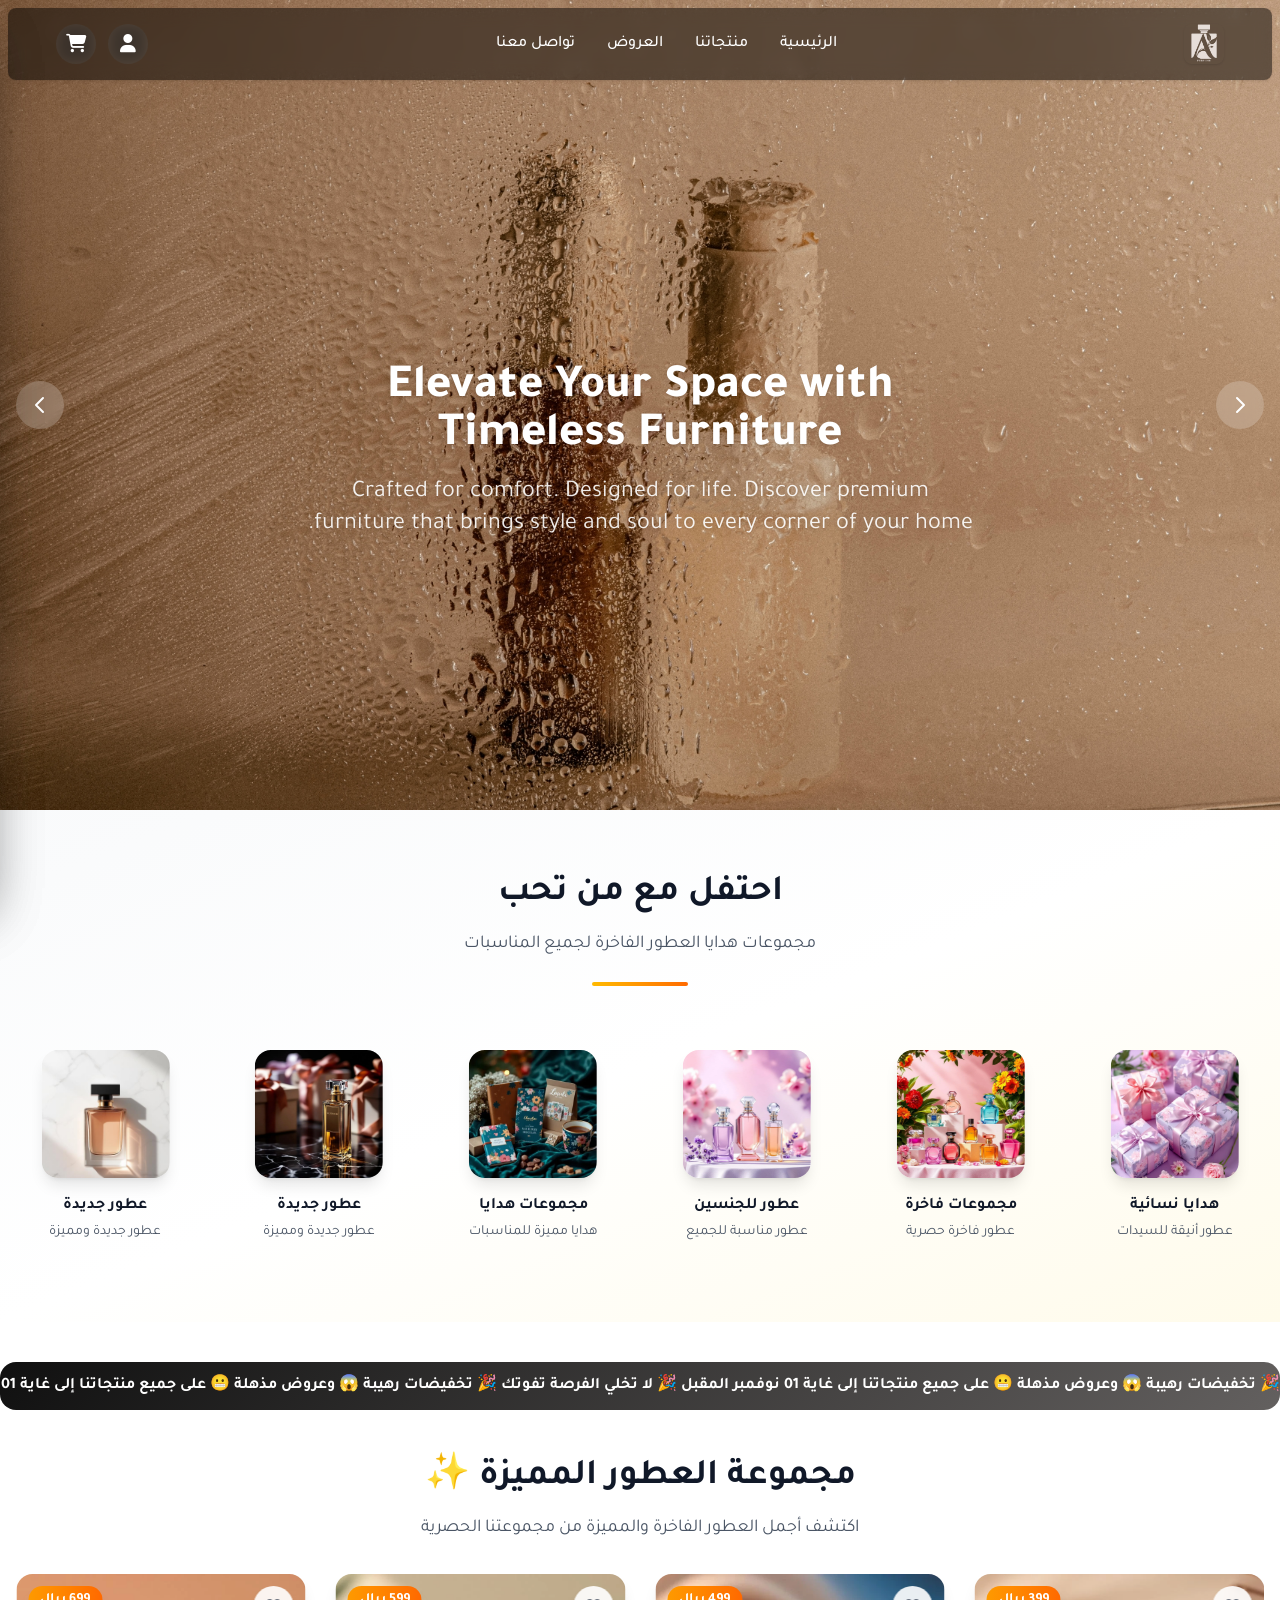
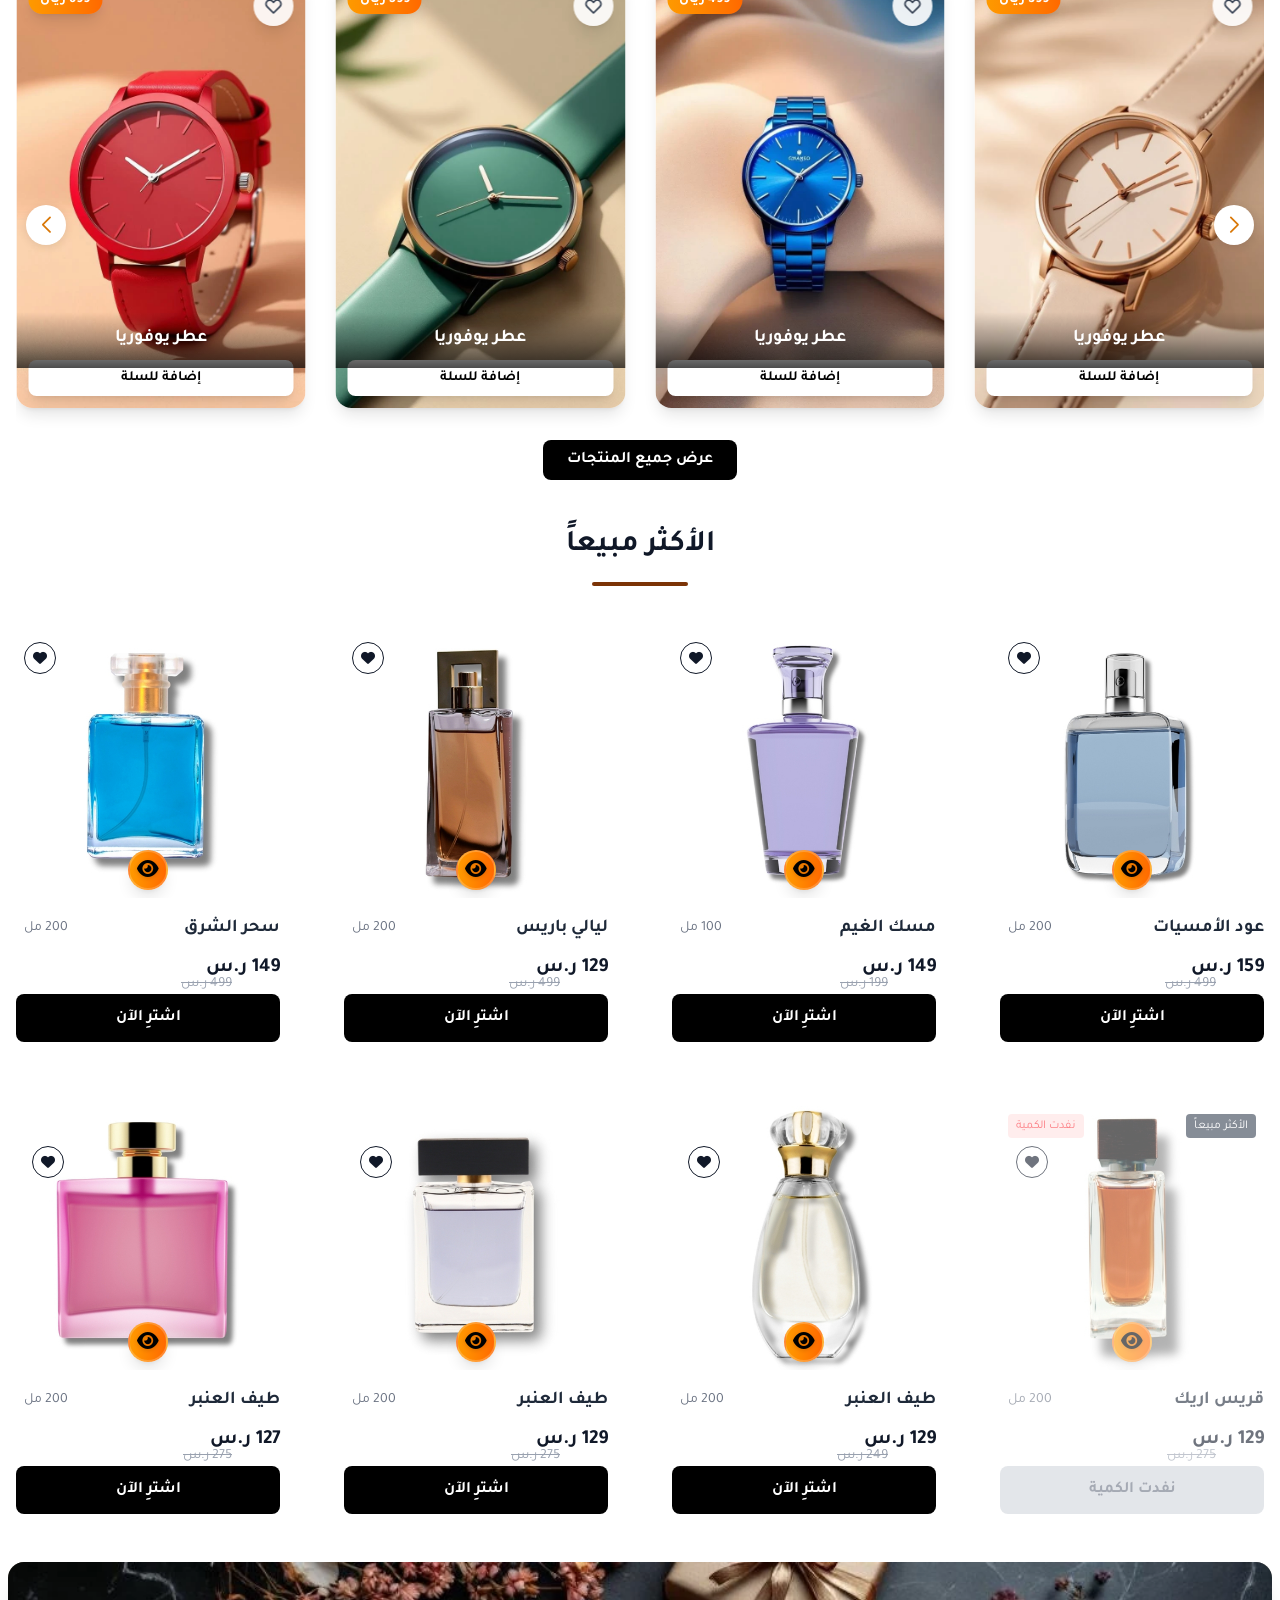
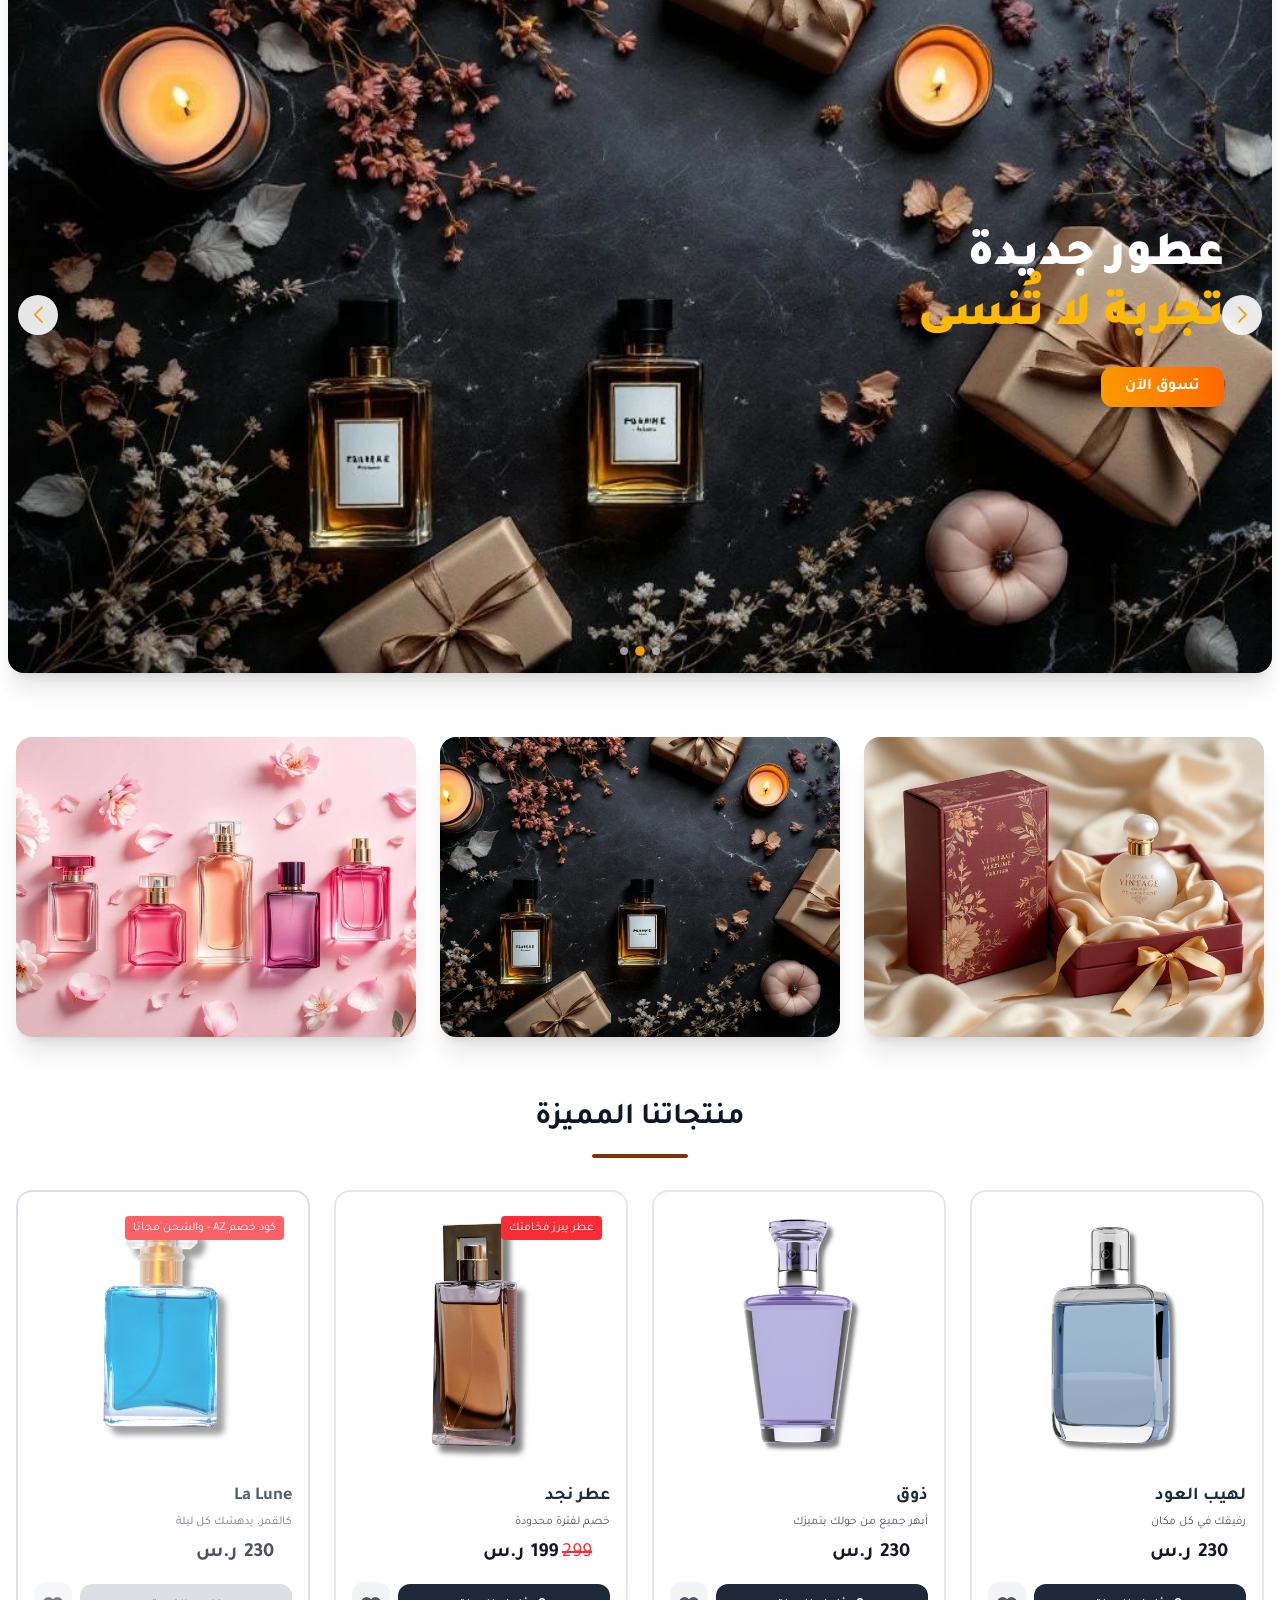
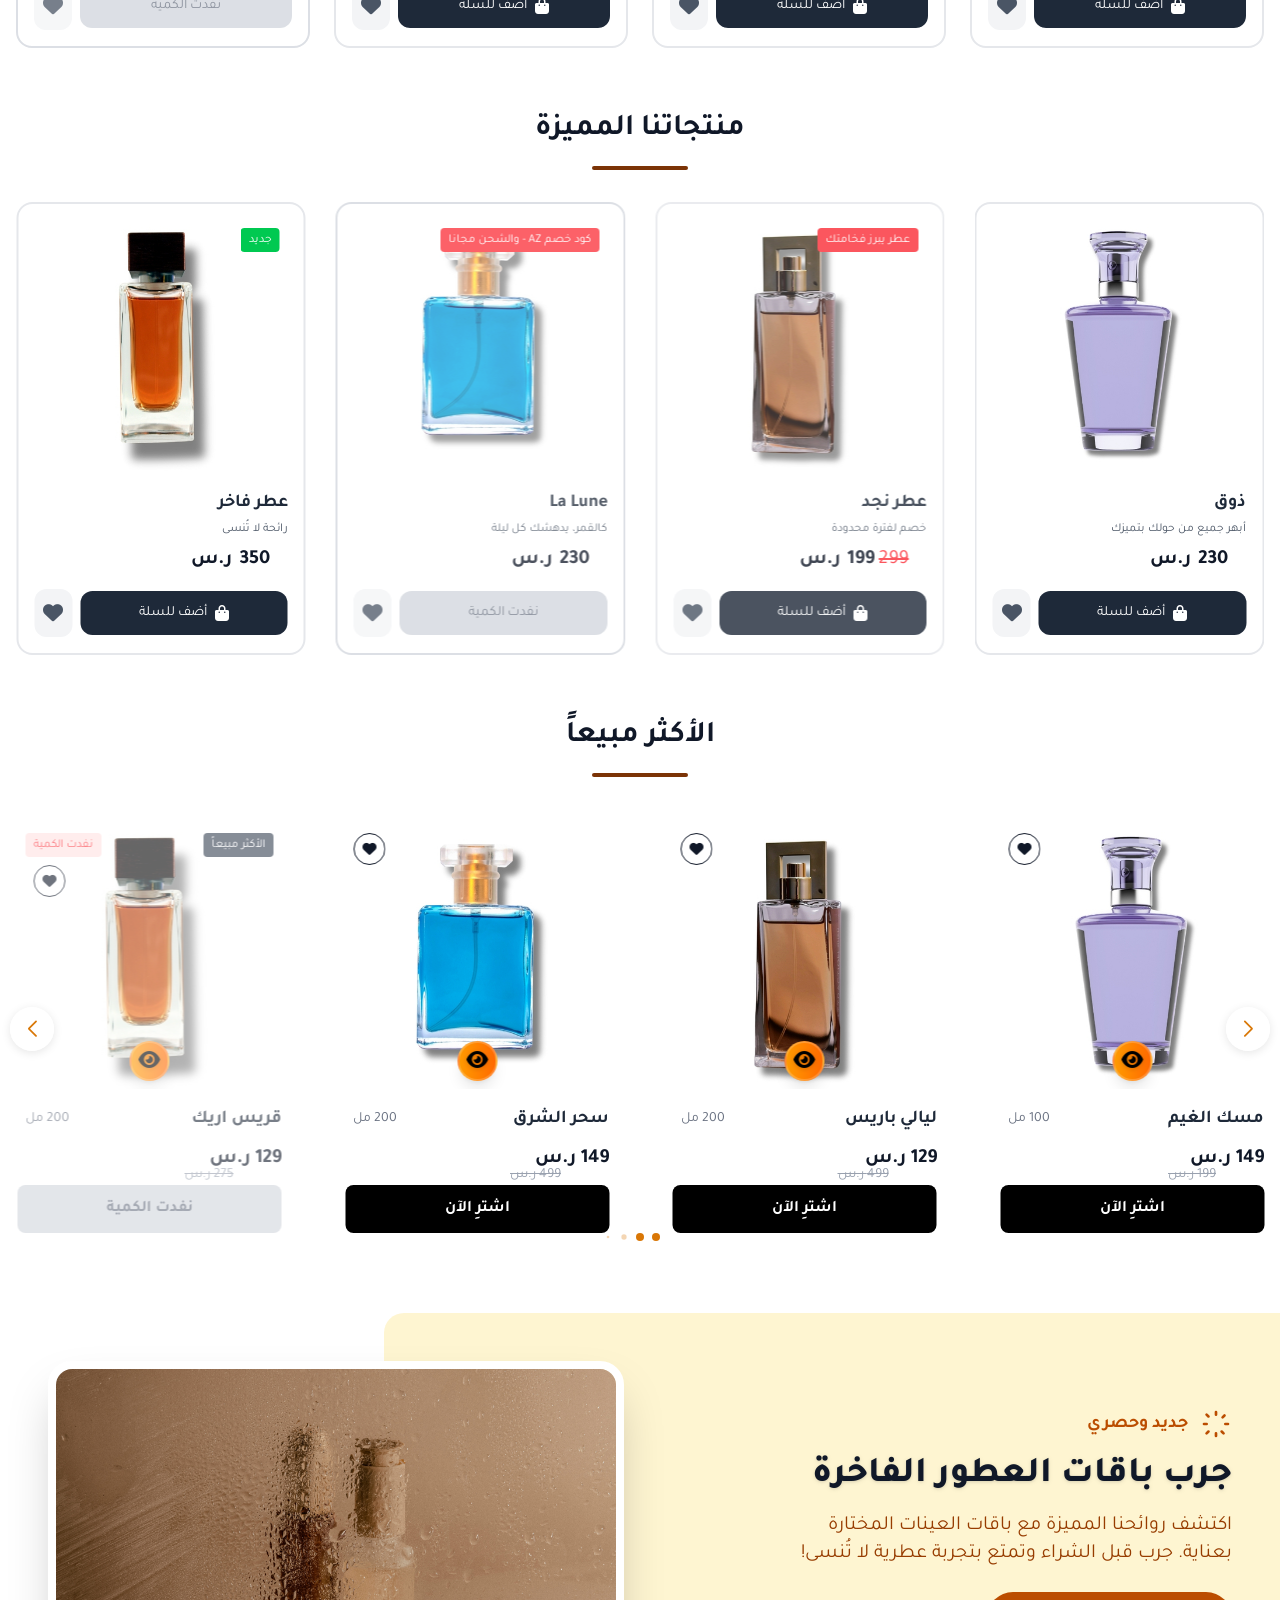
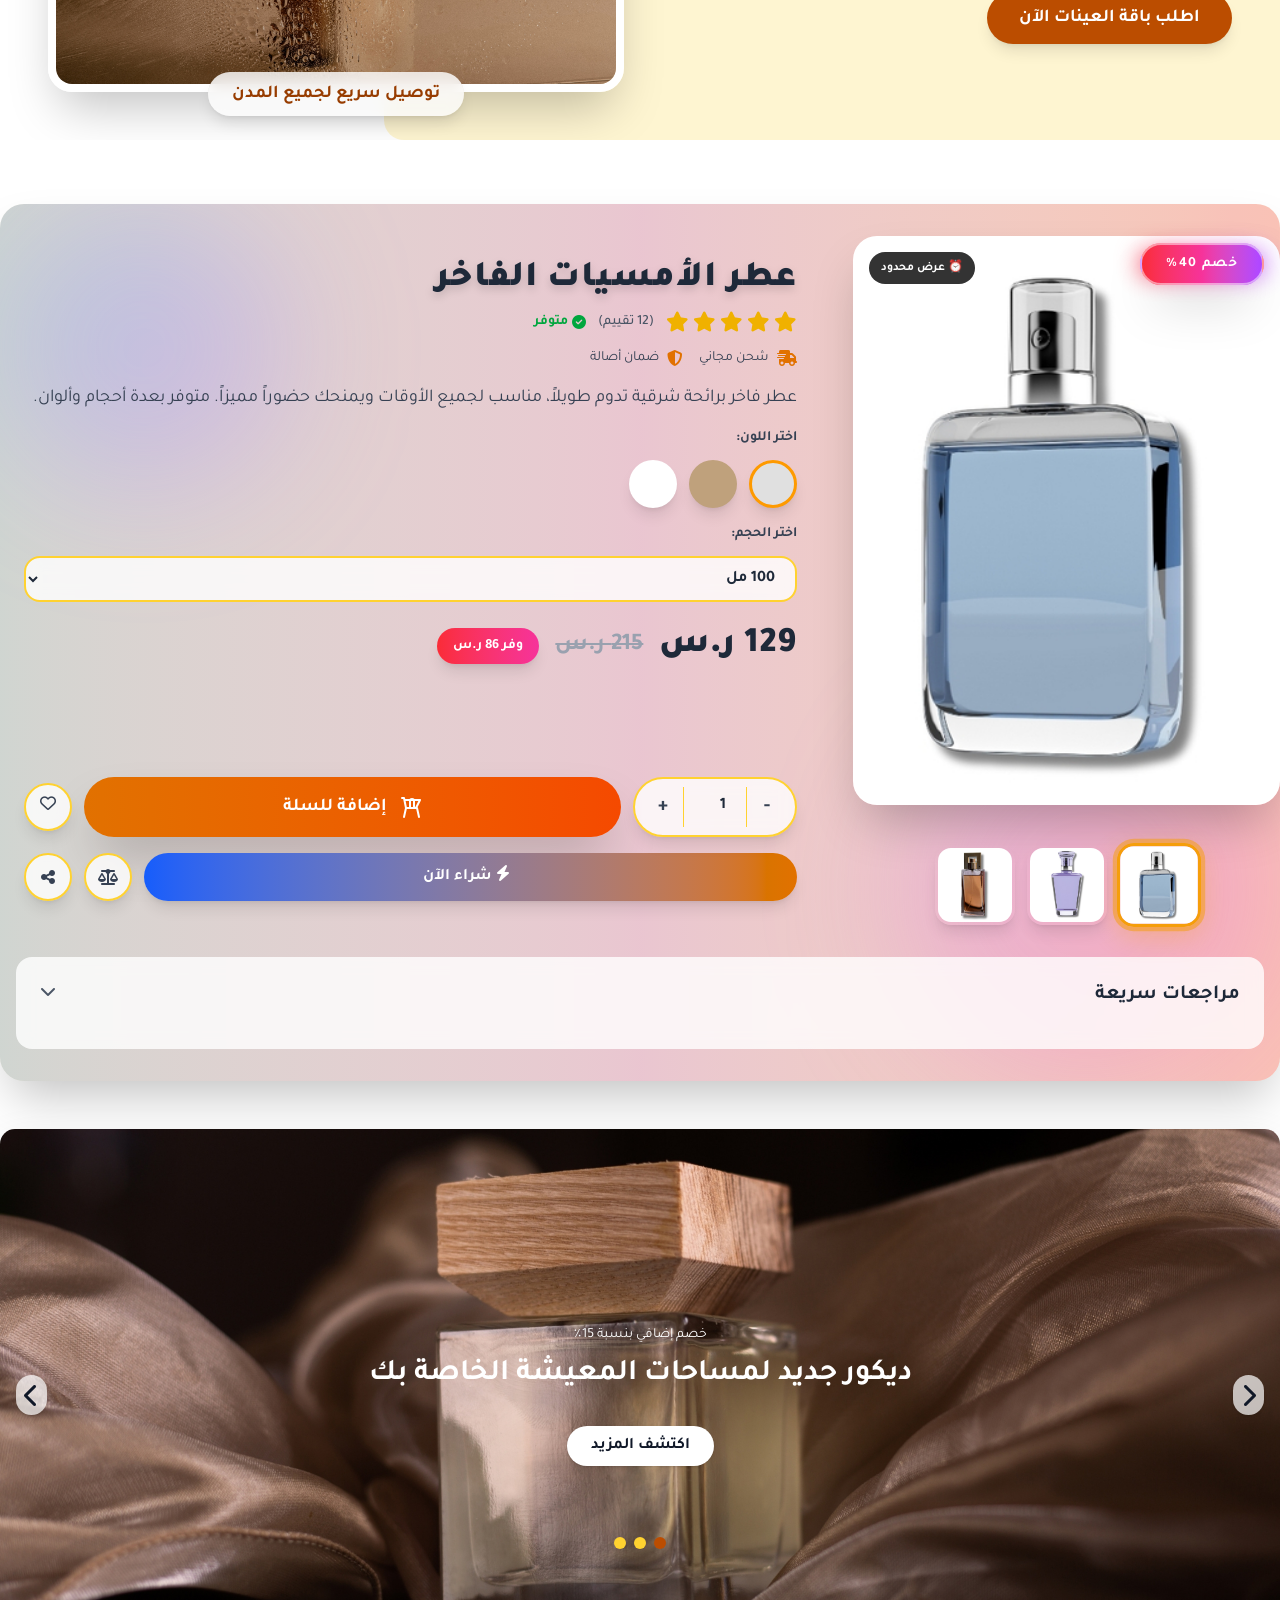
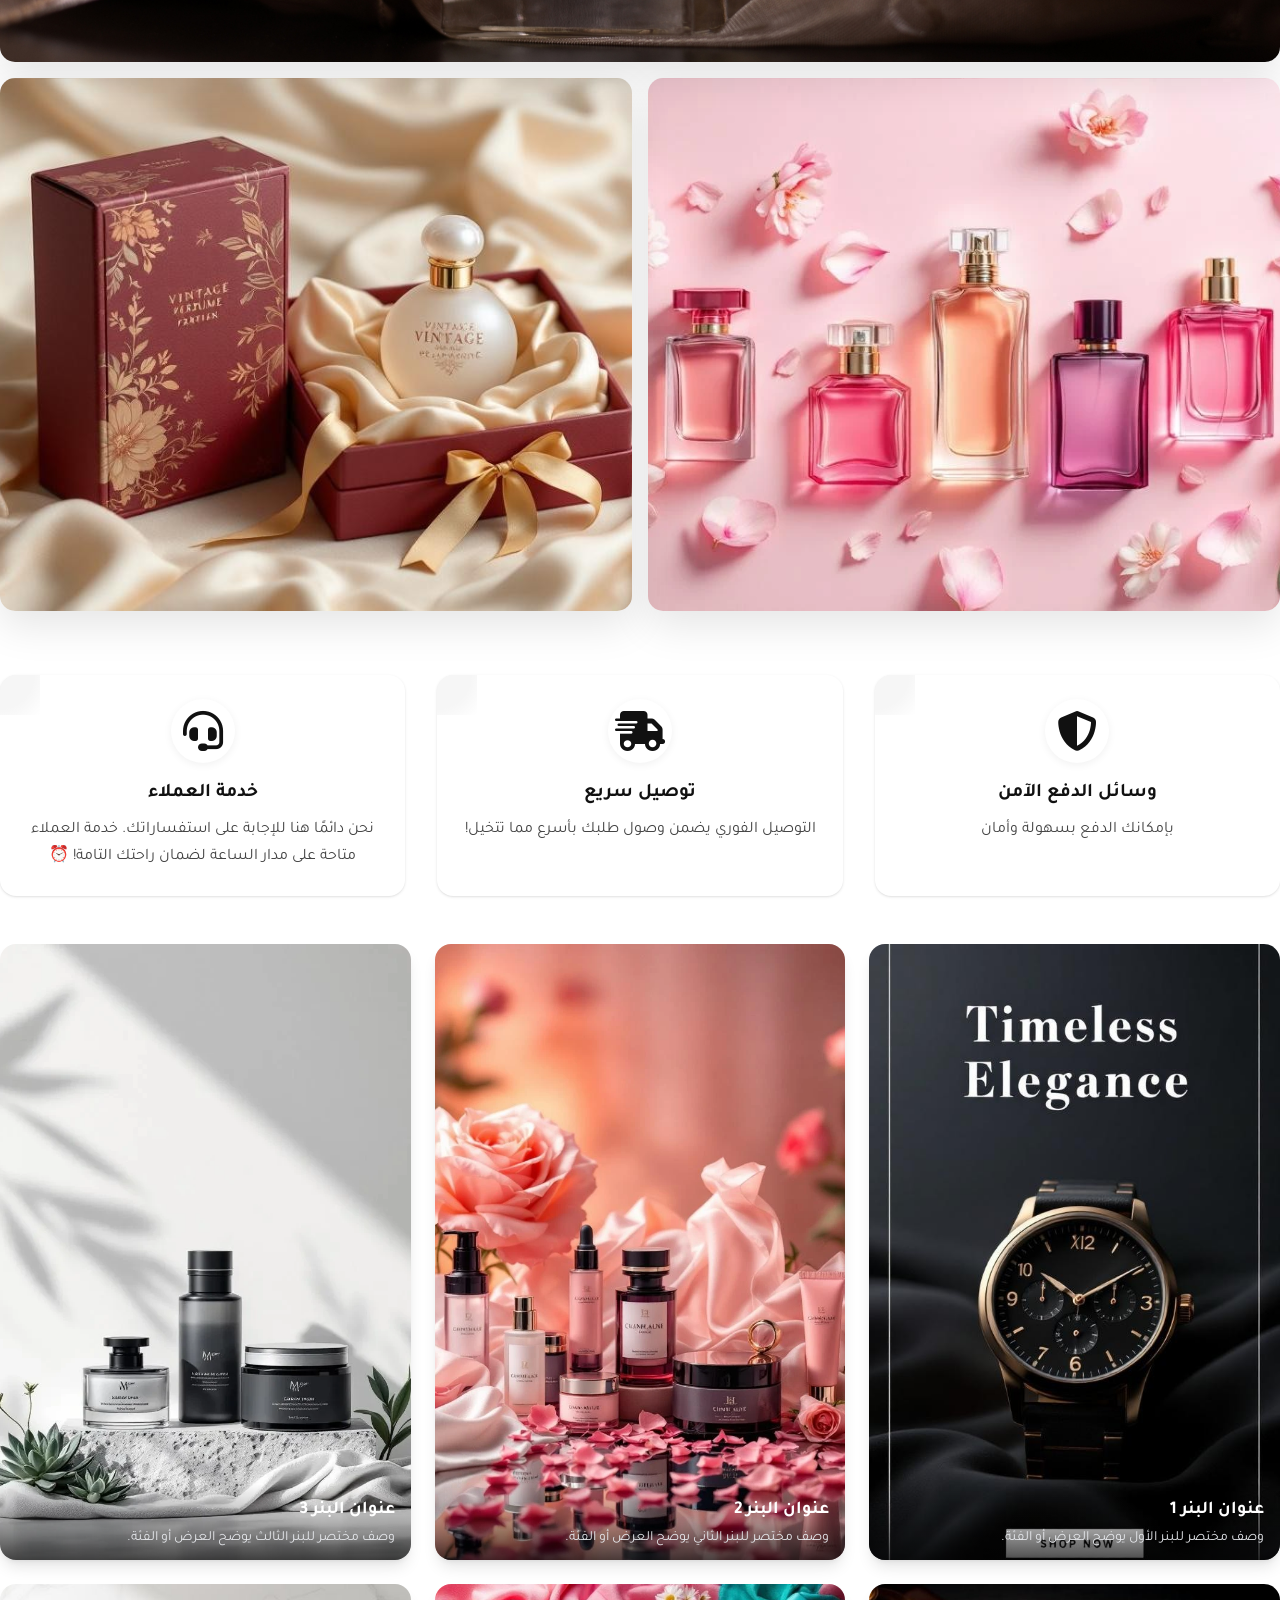
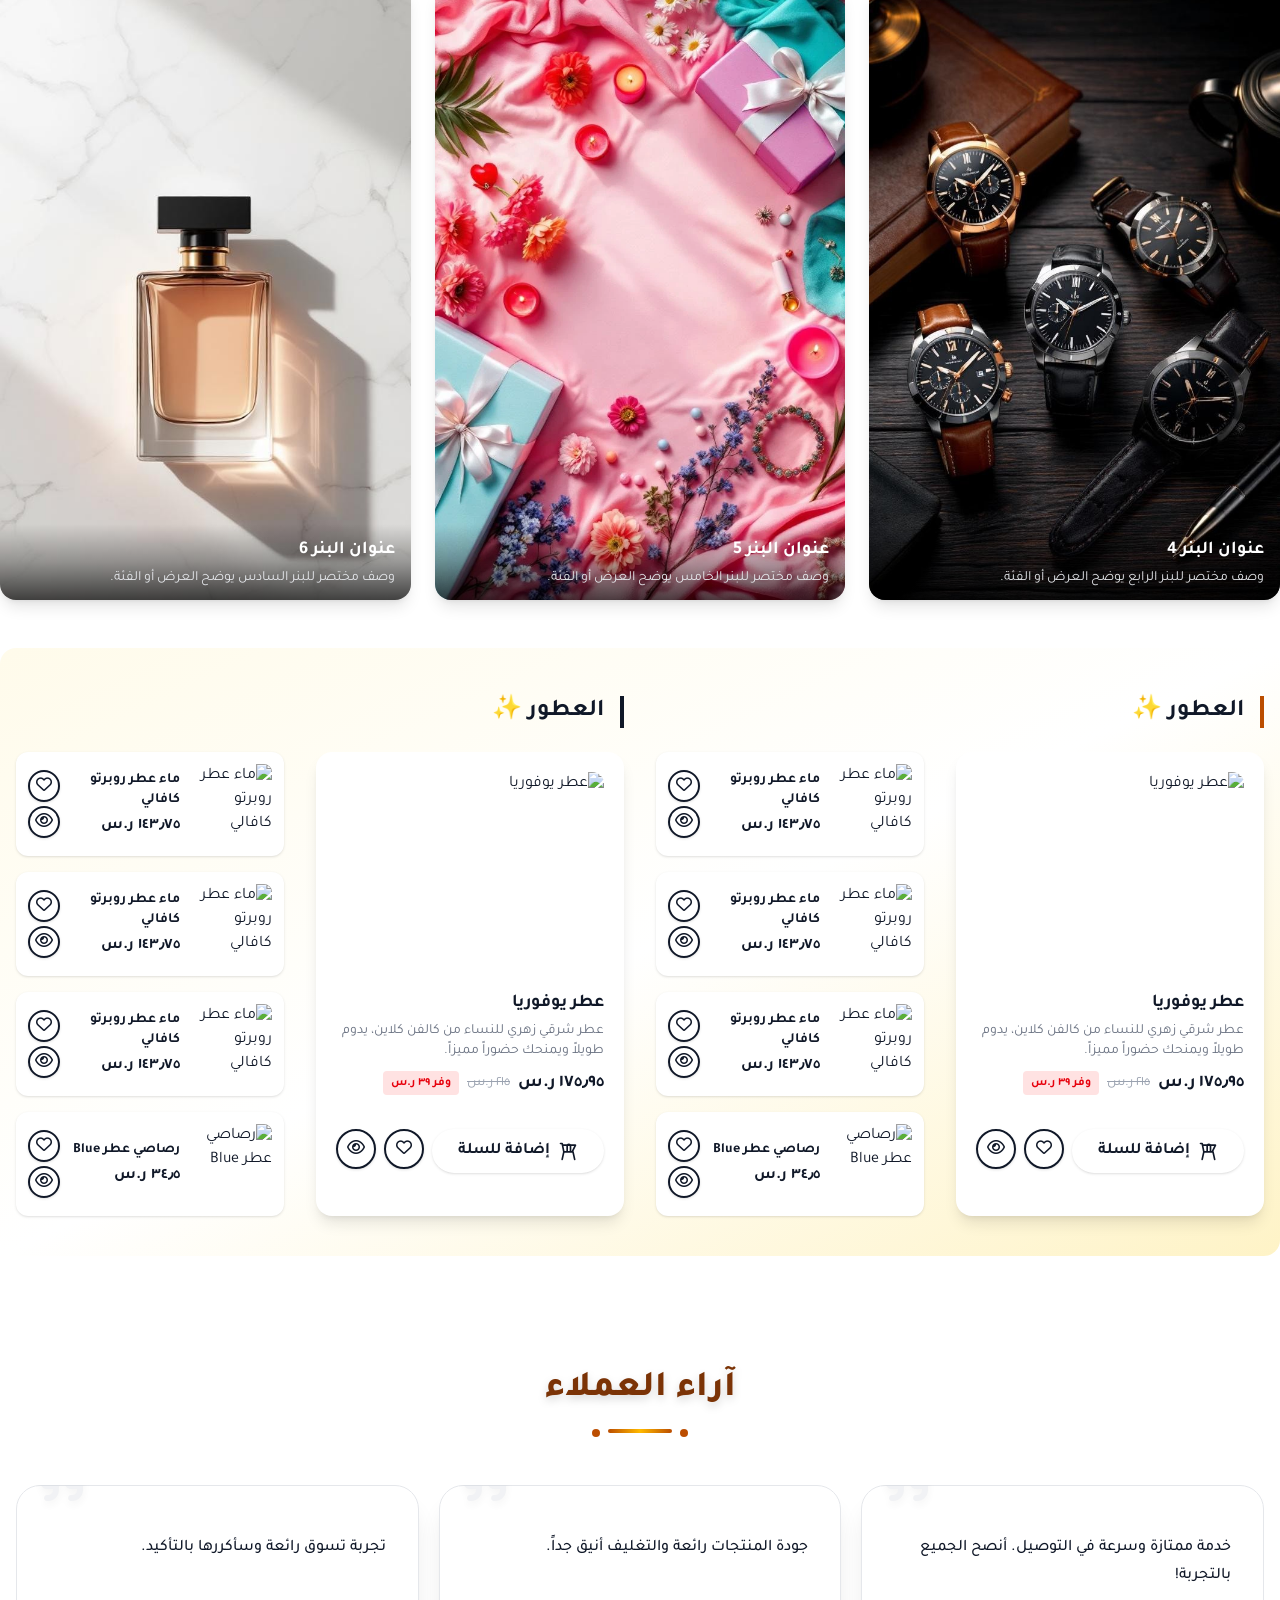
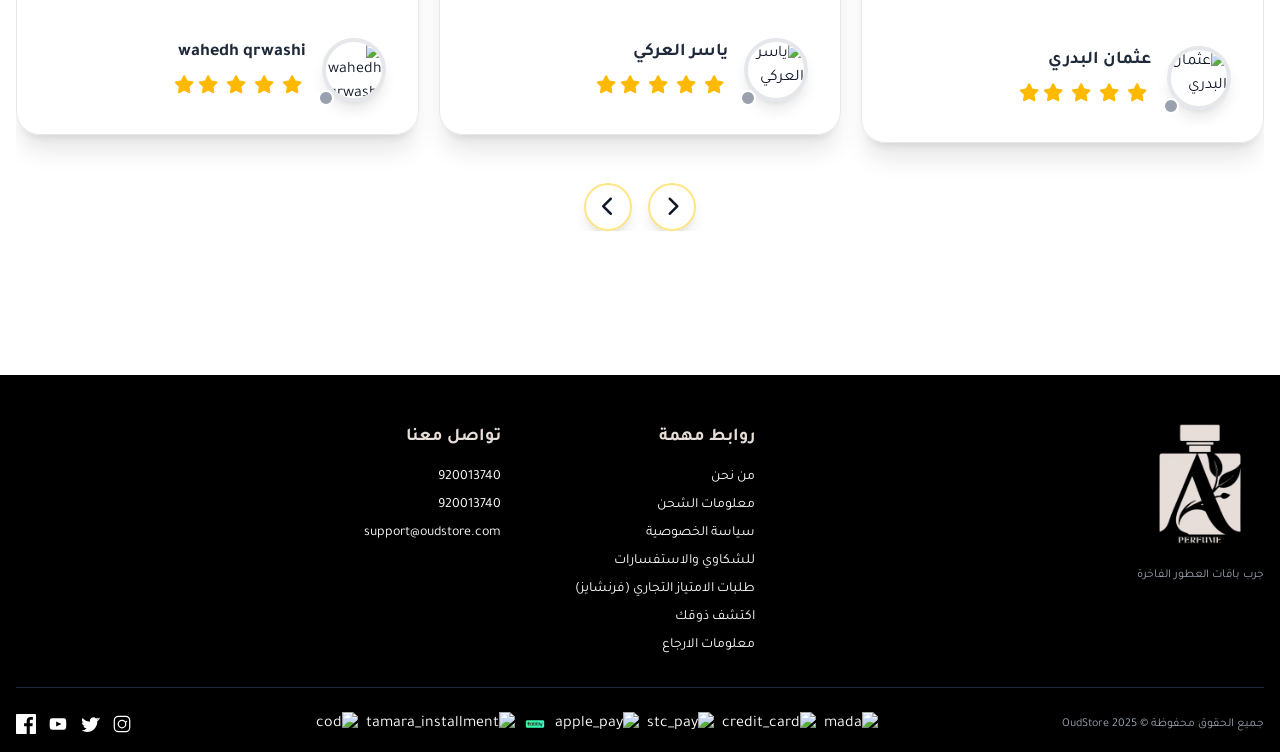
==== commit bcb91b22: "تعديلات" ====
--- a/docs/index.html
+++ b/docs/index.html
@@ -1381,10 +1381,10 @@
       <div class="relative bg-white rounded-2xl group hover:shadow-2xl transition h-full p-4">
         <!-- صورة المنتج -->
         <div class="relative w-full h-66 mb-4 overflow-hidden rounded-xl">
-          <img src="./perfumes/6.jpg" alt="فرانكل" class="w-full h-full object-cover group-hover:scale-110 transition duration-300">
+          <img src="./perfumes/6.jpg" alt="طيف العنبر" class="w-full h-full object-cover group-hover:scale-110 transition duration-300">
           <!-- أزرار التفاعل -->
           <div class="absolute flex flex-col gap-2" style="bottom: 0.5rem; right: 50%; transform: translateX(50%);">
-            <button onclick="openProductModal('فرانكل', './perfumes/6.jpg', '129', '249', '200 مل', 'عطر عصري برائحة الحمضيات والزهور البيضاء، مثالي للنساء العصرية.')" class="w-10 h-10 flex items-center justify-center rounded-full bg-gradient-to-r from-amber-500 to-orange-500 shadow-lg border-2 border-white/20 backdrop-blur-sm transition-all duration-300 hover:scale-110 hover:shadow-xl hover:from-amber-600 hover:to-orange-600 active:scale-95" title="عرض سريع">
+            <button onclick="openProductModal('طيف العنبر', './perfumes/6.jpg', '129', '249', '200 مل', 'عطر عصري برائحة الحمضيات والزهور البيضاء، مثالي للنساء العصرية.')" class="w-10 h-10 flex items-center justify-center rounded-full bg-gradient-to-r from-amber-500 to-orange-500 shadow-lg border-2 border-white/20 backdrop-blur-sm transition-all duration-300 hover:scale-110 hover:shadow-xl hover:from-amber-600 hover:to-orange-600 active:scale-95" title="عرض سريع">
               <i class="fas fa-eye text-black text-sm drop-shadow-sm" style="font-size: 1.2rem;"></i>
             </button>
           </div>
@@ -1397,7 +1397,7 @@
         <!-- معلومات المنتج -->
         <div class="space-y-3">
           <div class="flex items-center justify-between">
-            <h3 class="font-bold text-lg text-gray-800">فرانكل </h3>
+            <h3 class="font-bold text-lg text-gray-800">طيف العنبر </h3>
             <span class="text-sm text-gray-500 px-2 py-1 rounded">200 مل</span>
           </div>
           <div class="flex items-center justify-start">
@@ -1411,10 +1411,10 @@
       <div class="relative bg-white rounded-2xl group hover:shadow-2xl transition h-full p-4">
         <!-- صورة المنتج -->
         <div class="relative w-full h-66 mb-4 overflow-hidden rounded-xl">
-          <img src="./perfumes/7.jpg" alt="فرانكل افنتوس" class="w-full h-full object-cover group-hover:scale-110 transition duration-300">
+          <img src="./perfumes/7.jpg" alt="طيف العنبر" class="w-full h-full object-cover group-hover:scale-110 transition duration-300">
           <!-- أزرار التفاعل -->
           <div class="absolute flex flex-col gap-2" style="bottom: 0.5rem; right: 50%; transform: translateX(50%);">
-            <button onclick="openProductModal('فرانكل افنتوس', './perfumes/7.jpg', '129', '275', '200 مل', 'عطر فاخر برائحة العود والمسك، يجمع بين الأناقة والجاذبية.')" class="w-10 h-10 flex items-center justify-center rounded-full bg-gradient-to-r from-amber-500 to-orange-500 shadow-lg border-2 border-white/20 backdrop-blur-sm transition-all duration-300 hover:scale-110 hover:shadow-xl hover:from-amber-600 hover:to-orange-600 active:scale-95" title="عرض سريع">
+            <button onclick="openProductModal('طيف العنبر', './perfumes/7.jpg', '129', '275', '200 مل', 'عطر فاخر برائحة العود والمسك، يجمع بين الأناقة والجاذبية.')" class="w-10 h-10 flex items-center justify-center rounded-full bg-gradient-to-r from-amber-500 to-orange-500 shadow-lg border-2 border-white/20 backdrop-blur-sm transition-all duration-300 hover:scale-110 hover:shadow-xl hover:from-amber-600 hover:to-orange-600 active:scale-95" title="عرض سريع">
               <i class="fas fa-eye text-black text-sm drop-shadow-sm" style="font-size: 1.2rem;"></i>
             </button>
           </div>
@@ -1427,7 +1427,7 @@
         <!-- معلومات المنتج -->
         <div class="space-y-3">
           <div class="flex items-center justify-between">
-            <h3 class="font-bold text-lg text-gray-800">فرانكل افنتوس</h3>
+            <h3 class="font-bold text-lg text-gray-800">طيف العنبر</h3>
             <span class="text-sm text-gray-500 px-2 py-1 rounded">200 مل</span>
           </div>
           <div class="flex items-center justify-start">
@@ -1441,10 +1441,10 @@
       <div class="relative bg-white rounded-2xl group hover:shadow-2xl transition h-full p-4">
         <!-- صورة المنتج -->
         <div class="relative w-full h-66 mb-4 overflow-hidden rounded-xl">
-          <img src="./perfumes/8.jpg" alt="وايلد كولت" class="w-full h-full object-cover group-hover:scale-110 transition duration-300">
+          <img src="./perfumes/8.jpg" alt="طيف العنبر" class="w-full h-full object-cover group-hover:scale-110 transition duration-300">
           <!-- أزرار التفاعل -->
           <div class="absolute flex flex-col gap-2" style="bottom: 0.5rem; right: 50%; transform: translateX(50%);">
-            <button onclick="openProductModal('وايلد كولت', './perfumes/8.jpg', '127', '275', '200 مل', 'عطر بري جذاب برائحة الخشب والتوابل، مثالي للرجال الواثقين.')" class="w-10 h-10 flex items-center justify-center rounded-full bg-gradient-to-r from-amber-500 to-orange-500 shadow-lg border-2 border-white/20 backdrop-blur-sm transition-all duration-300 hover:scale-110 hover:shadow-xl hover:from-amber-600 hover:to-orange-600 active:scale-95" title="عرض سريع">
+            <button onclick="openProductModal('طيف العنبر', './perfumes/8.jpg', '127', '275', '200 مل', 'عطر بري جذاب برائحة الخشب والتوابل، مثالي للرجال الواثقين.')" class="w-10 h-10 flex items-center justify-center rounded-full bg-gradient-to-r from-amber-500 to-orange-500 shadow-lg border-2 border-white/20 backdrop-blur-sm transition-all duration-300 hover:scale-110 hover:shadow-xl hover:from-amber-600 hover:to-orange-600 active:scale-95" title="عرض سريع">
               <i class="fas fa-eye text-black text-sm drop-shadow-sm" style="font-size: 1.2rem;"></i>
             </button>
           </div>
@@ -1457,7 +1457,7 @@
         <!-- معلومات المنتج -->
         <div class="space-y-3">
           <div class="flex items-center justify-between">
-            <h3 class="font-bold text-lg text-gray-800">وايلد كولت</h3>
+            <h3 class="font-bold text-lg text-gray-800">طيف العنبر</h3>
             <span class="text-sm text-gray-500 px-2 py-1 rounded">200 مل</span>
           </div>
           <div class="flex items-center justify-start">
@@ -1594,14 +1594,14 @@
          <div class="product-entry edges-curve-2 f_shadow p-3 md:p-4 curved-xl bg-transparent hover:shadow-2xl transition-all duration-300 border-2 border-gray-200 hover:border-amber-400 rounded-2xl overflow-hidden">
            <div class="product-entry__image flex-1">
              <a href="#" class="block relative">
-               <img class="aspect-1/1 hover:scale-106 zoom-100 !transition-all !duration-300 h-full w-full object-cover rounded-xl" src="./perfumes/1.jpg" alt="Camarade">
+               <img class="aspect-1/1 hover:scale-106 zoom-100 !transition-all !duration-300 h-full w-full object-cover rounded-xl" src="./perfumes/1.jpg" alt="لهيب العود">
              </a>
            </div>
            
            <div class="f_product-footer donating-wrap mt-3 md:mt-4">
              <div>
                <h3 class="product-entry__title max-w-full font-bold text-base md:text-lg">
-                 <a href="#" class="text-gray-800 hover:text-amber-600 transition-colors">Camarade</a>
+                 <a href="#" class="text-gray-800 hover:text-amber-600 transition-colors">لهيب العود</a>
                </h3>
                <p class="text-xs text-gray-600 mt-1">رفيقك في كل مكان</p>
              </div>
@@ -1626,14 +1626,14 @@
          <div class="product-entry edges-curve-2 f_shadow p-3 md:p-4 curved-xl bg-transparent hover:shadow-2xl transition-all duration-300 border-2 border-gray-200 hover:border-amber-400 rounded-2xl overflow-hidden">
            <div class="product-entry__image flex-1">
              <a href="#" class="block relative">
-               <img class="aspect-1/1 hover:scale-106 zoom-100 !transition-all !duration-300 h-full w-full object-cover rounded-xl" src="./perfumes/2.jpg" alt="Different">
+               <img class="aspect-1/1 hover:scale-106 zoom-100 !transition-all !duration-300 h-full w-full object-cover rounded-xl" src="./perfumes/2.jpg" alt="ذوق">
              </a>
            </div>
            
            <div class="f_product-footer donating-wrap mt-3 md:mt-4">
              <div>
                <h3 class="product-entry__title max-w-full font-bold text-base md:text-lg">
-                 <a href="#" class="text-gray-800 hover:text-amber-600 transition-colors">Different</a>
+                 <a href="#" class="text-gray-800 hover:text-amber-600 transition-colors">ذوق</a>
                </h3>
                <p class="text-xs text-gray-600 mt-1">أبهر جميع من حولك بتميزك</p>
              </div>
@@ -1749,14 +1749,14 @@
              <div class="product-entry edges-curve-2 f_shadow p-3 md:p-4 curved-xl bg-transparent hover:shadow-2xl transition-all duration-300 border-2 border-gray-200 hover:border-amber-400 rounded-2xl overflow-hidden">
              <div class="product-entry__image flex-1">
                <a href="#" class="block relative">
-                 <img class="aspect-1/1 hover:scale-106 zoom-100 !transition-all !duration-300 h-full w-full object-cover rounded-xl" src="./perfumes/1.jpg" alt="Camarade">
+                 <img class="aspect-1/1 hover:scale-106 zoom-100 !transition-all !duration-300 h-full w-full object-cover rounded-xl" src="./perfumes/1.jpg" alt="لهيب العود">
                </a>
              </div>
              
              <div class="f_product-footer donating-wrap mt-3 md:mt-4">
                <div>
                  <h3 class="product-entry__title max-w-full font-bold text-base md:text-lg">
-                   <a href="#" class="text-gray-800 hover:text-amber-600 transition-colors">Camarade</a>
+                   <a href="#" class="text-gray-800 hover:text-amber-600 transition-colors">لهيب العود</a>
                  </h3>
                  <p class="text-xs text-gray-600 mt-1">رفيقك في كل مكان</p>
                </div>
@@ -1783,14 +1783,14 @@
              <div class="product-entry edges-curve-2 f_shadow p-3 md:p-4 curved-xl bg-transparent hover:shadow-2xl transition-all duration-300 border-2 border-gray-200 hover:border-amber-400 rounded-2xl overflow-hidden">
              <div class="product-entry__image flex-1">
                <a href="#" class="block relative">
-                 <img class="aspect-1/1 hover:scale-106 zoom-100 !transition-all !duration-300 h-full w-full object-cover rounded-xl" src="./perfumes/2.jpg" alt="Different">
+                 <img class="aspect-1/1 hover:scale-106 zoom-100 !transition-all !duration-300 h-full w-full object-cover rounded-xl" src="./perfumes/2.jpg" alt="ذوق">
                </a>
              </div>
              
              <div class="f_product-footer donating-wrap mt-3 md:mt-4">
                <div>
                  <h3 class="product-entry__title max-w-full font-bold text-base md:text-lg">
-                   <a href="#" class="text-gray-800 hover:text-amber-600 transition-colors">Different</a>
+                   <a href="#" class="text-gray-800 hover:text-amber-600 transition-colors">ذوق</a>
                  </h3>
                  <p class="text-xs text-gray-600 mt-1">أبهر جميع من حولك بتميزك</p>
                </div>
@@ -2254,10 +2254,10 @@
         <div class="relative bg-white rounded-2xl group hover:shadow-2xl transition h-full p-4">
         <!-- صورة المنتج -->
         <div class="relative w-full h-66 mb-4 overflow-hidden rounded-xl">
-          <img src="./perfumes/6.jpg" alt="فرانكل" class="w-full h-full object-cover group-hover:scale-110 transition duration-300">
+          <img src="./perfumes/6.jpg" alt="طيف العنبر" class="w-full h-full object-cover group-hover:scale-110 transition duration-300">
           <!-- أزرار التفاعل -->
           <div class="absolute flex flex-col gap-2" style="bottom: 0.5rem; right: 50%; transform: translateX(50%);">
-            <button onclick="openProductModal('فرانكل', './perfumes/6.jpg', '129', '249', '200 مل', 'عطر عصري برائحة الحمضيات والزهور البيضاء، مثالي للنساء العصرية.')" class="w-10 h-10 flex items-center justify-center rounded-full bg-gradient-to-r from-amber-500 to-orange-500 shadow-lg border-2 border-white/20 backdrop-blur-sm transition-all duration-300 hover:scale-110 hover:shadow-xl hover:from-amber-600 hover:to-orange-600 active:scale-95" title="عرض سريع">
+            <button onclick="openProductModal('طيف العنبر', './perfumes/6.jpg', '129', '249', '200 مل', 'عطر عصري برائحة الحمضيات والزهور البيضاء، مثالي للنساء العصرية.')" class="w-10 h-10 flex items-center justify-center rounded-full bg-gradient-to-r from-amber-500 to-orange-500 shadow-lg border-2 border-white/20 backdrop-blur-sm transition-all duration-300 hover:scale-110 hover:shadow-xl hover:from-amber-600 hover:to-orange-600 active:scale-95" title="عرض سريع">
               <i class="fas fa-eye text-black text-sm drop-shadow-sm" style="font-size: 1.2rem;"></i>
             </button>
           </div>
@@ -2270,7 +2270,7 @@
         <!-- معلومات المنتج -->
         <div class="space-y-3">
           <div class="flex items-center justify-between">
-            <h3 class="font-bold text-lg text-gray-800">فرانكل </h3>
+            <h3 class="font-bold text-lg text-gray-800">طيف العنبر </h3>
             <span class="text-sm text-gray-500 px-2 py-1 rounded">200 مل</span>
           </div>
           <div class="flex items-center justify-start">
@@ -2286,10 +2286,10 @@
         <div class="relative bg-white rounded-2xl group hover:shadow-2xl transition h-full p-4">
         <!-- صورة المنتج -->
         <div class="relative w-full h-66 mb-4 overflow-hidden rounded-xl">
-          <img src="./perfumes/7.jpg" alt="فرانكل افنتوس" class="w-full h-full object-cover group-hover:scale-110 transition duration-300">
+          <img src="./perfumes/7.jpg" alt="طيف العنبر" class="w-full h-full object-cover group-hover:scale-110 transition duration-300">
           <!-- أزرار التفاعل -->
           <div class="absolute flex flex-col gap-2" style="bottom: 0.5rem; right: 50%; transform: translateX(50%);">
-            <button onclick="openProductModal('فرانكل افنتوس', './perfumes/7.jpg', '129', '275', '200 مل', 'عطر فاخر برائحة العود والمسك، يجمع بين الأناقة والجاذبية.')" class="w-10 h-10 flex items-center justify-center rounded-full bg-gradient-to-r from-amber-500 to-orange-500 shadow-lg border-2 border-white/20 backdrop-blur-sm transition-all duration-300 hover:scale-110 hover:shadow-xl hover:from-amber-600 hover:to-orange-600 active:scale-95" title="عرض سريع">
+            <button onclick="openProductModal('طيف العنبر', './perfumes/7.jpg', '129', '275', '200 مل', 'عطر فاخر برائحة العود والمسك، يجمع بين الأناقة والجاذبية.')" class="w-10 h-10 flex items-center justify-center rounded-full bg-gradient-to-r from-amber-500 to-orange-500 shadow-lg border-2 border-white/20 backdrop-blur-sm transition-all duration-300 hover:scale-110 hover:shadow-xl hover:from-amber-600 hover:to-orange-600 active:scale-95" title="عرض سريع">
               <i class="fas fa-eye text-black text-sm drop-shadow-sm" style="font-size: 1.2rem;"></i>
             </button>
           </div>
@@ -2302,7 +2302,7 @@
         <!-- معلومات المنتج -->
         <div class="space-y-3">
           <div class="flex items-center justify-between">
-            <h3 class="font-bold text-lg text-gray-800">فرانكل افنتوس</h3>
+            <h3 class="font-bold text-lg text-gray-800">طيف العنبر</h3>
             <span class="text-sm text-gray-500 px-2 py-1 rounded">200 مل</span>
           </div>
           <div class="flex items-center justify-start">
@@ -2318,10 +2318,10 @@
         <div class="relative bg-white rounded-2xl group hover:shadow-2xl transition h-full p-4">
         <!-- صورة المنتج -->
         <div class="relative w-full h-66 mb-4 overflow-hidden rounded-xl">
-          <img src="./perfumes/8.jpg" alt="وايلد كولت" class="w-full h-full object-cover group-hover:scale-110 transition duration-300">
+          <img src="./perfumes/8.jpg" alt="طيف العنبر" class="w-full h-full object-cover group-hover:scale-110 transition duration-300">
           <!-- أزرار التفاعل -->
           <div class="absolute flex flex-col gap-2" style="bottom: 0.5rem; right: 50%; transform: translateX(50%);">
-            <button onclick="openProductModal('وايلد كولت', './perfumes/8.jpg', '127', '275', '200 مل', 'عطر بري جذاب برائحة الخشب والتوابل، مثالي للرجال الواثقين.')" class="w-10 h-10 flex items-center justify-center rounded-full bg-gradient-to-r from-amber-500 to-orange-500 shadow-lg border-2 border-white/20 backdrop-blur-sm transition-all duration-300 hover:scale-110 hover:shadow-xl hover:from-amber-600 hover:to-orange-600 active:scale-95" title="عرض سريع">
+            <button onclick="openProductModal('طيف العنبر', './perfumes/8.jpg', '127', '275', '200 مل', 'عطر بري جذاب برائحة الخشب والتوابل، مثالي للرجال الواثقين.')" class="w-10 h-10 flex items-center justify-center rounded-full bg-gradient-to-r from-amber-500 to-orange-500 shadow-lg border-2 border-white/20 backdrop-blur-sm transition-all duration-300 hover:scale-110 hover:shadow-xl hover:from-amber-600 hover:to-orange-600 active:scale-95" title="عرض سريع">
               <i class="fas fa-eye text-black text-sm drop-shadow-sm" style="font-size: 1.2rem;"></i>
             </button>
           </div>
@@ -2334,7 +2334,7 @@
         <!-- معلومات المنتج -->
         <div class="space-y-3">
           <div class="flex items-center justify-between">
-            <h3 class="font-bold text-lg text-gray-800">وايلد كولت</h3>
+            <h3 class="font-bold text-lg text-gray-800">طيف العنبر</h3>
             <span class="text-sm text-gray-500 px-2 py-1 rounded">200 مل</span>
           </div>
           <div class="flex items-center justify-start">
@@ -4312,11 +4312,9 @@
       // إنشاء محتوى الـ modal بتصميم عصري
       const modalHTML = `
         <div class="relative max-w-7xl w-full mx-4">
-          <!-- Background with blur effect -->
-          <div class="absolute inset-0 bg-white/80 backdrop-blur-xl rounded-3xl"></div>
           
           <!-- Main Content -->
-          <div class="relative bg-gradient-to-br from-white via-amber-50/30 to-orange-50/30 rounded-3xl shadow-2xl overflow-hidden border border-white/20">
+          <div class="relative bg-white rounded-3xl shadow-2xl overflow-hidden border border-white/20">
             <!-- Close Button -->
             <button onclick="closeProductModal()" class="absolute top-6 right-6 z-20 w-12 h-12 bg-white/90 backdrop-blur-sm rounded-full flex items-center justify-center hover:bg-white hover:scale-110 transition-all duration-300 shadow-lg border border-white/20">
               <i class="fas fa-times text-gray-600 text-lg"></i>
@@ -4328,7 +4326,7 @@
               <div class="xl:col-span-1 relative p-6 lg:p-8 flex items-center justify-center bg-gradient-to-br from-amber-50/50 to-orange-50/50">
                 <div class="relative group w-full max-w-md">
                   <!-- Main Image -->
-                  <div class="relative overflow-hidden rounded-2xl shadow-2xl">
+                  <div class="relative overflow-hidden rounded-2xl">
                     <img src="${productImage}" alt="${productName}" class="w-full h-80 lg:h-96 object-cover group-hover:scale-110 transition-all duration-700">
                     <div class="absolute inset-0 bg-gradient-to-t from-black/20 via-transparent to-transparent opacity-0 group-hover:opacity-100 transition-opacity duration-500"></div>
                   </div>
@@ -4358,8 +4356,7 @@
                     <!-- Product Info -->
                     <div class="space-y-4">
                       <div class="flex items-center gap-3">
-                        <div class="w-2 h-8 bg-gradient-to-b from-amber-500 to-orange-500 rounded-full"></div>
-                        <h2 class="text-2xl lg:text-3xl xl:text-4xl font-black text-gray-800 leading-tight">${productName}</h2>
+                        <h2 class="text-2xl lg:text-3xl xl:text-4xl font-black text-black leading-tight">${productName}</h2>
                       </div>
                       <p class="text-gray-600 leading-relaxed text-base lg:text-lg">${productDescription}</p>
                     </div>
@@ -4403,11 +4400,11 @@
                     
                     <!-- Action Buttons -->
                     <div class="space-y-4">
-                      <button onclick="addToCart('${productName}', '${currentPrice}', '${productImage}', '${productSize}')" class="w-full bg-gradient-to-r from-amber-500 to-orange-500 text-white py-4 rounded-2xl font-bold text-lg hover:from-amber-600 hover:to-orange-600 active:scale-95 transition-all duration-300 flex items-center justify-center gap-3 shadow-lg hover:shadow-xl">
+                      <button onclick="addToCart('${productName}', '${currentPrice}', '${productImage}', '${productSize}')" class="w-full bg-gradient-to-r from-amber-500 to-orange-500 text-black py-4 rounded-2xl font-bold text-lg hover:from-amber-600 hover:to-orange-600 active:scale-95 transition-all duration-300 flex items-center justify-center gap-3 shadow-lg hover:shadow-xl">
                         <i class="fas fa-shopping-cart text-xl"></i>
                         أضف للسلة
                       </button>
-                      <button onclick="buyNow('${productName}', '${currentPrice}', '${productImage}', '${productSize}')" class="w-full bg-gradient-to-r from-gray-900 to-gray-800 text-white py-4 rounded-2xl font-bold text-lg hover:from-gray-800 hover:to-gray-700 active:scale-95 transition-all duration-300 flex items-center justify-center gap-3 shadow-lg hover:shadow-xl">
+                      <button onclick="buyNow('${productName}', '${currentPrice}', '${productImage}', '${productSize}')" class="w-full bg-gradient-to-r from-gray-900 to-gray-800 text-black py-4 rounded-2xl font-bold text-lg hover:from-gray-800 hover:to-gray-700 active:scale-95 transition-all duration-300 flex items-center justify-center gap-3 shadow-lg hover:shadow-xl">
                         <i class="fas fa-bolt text-xl"></i>
                         اشترِ الآن
                       </button>
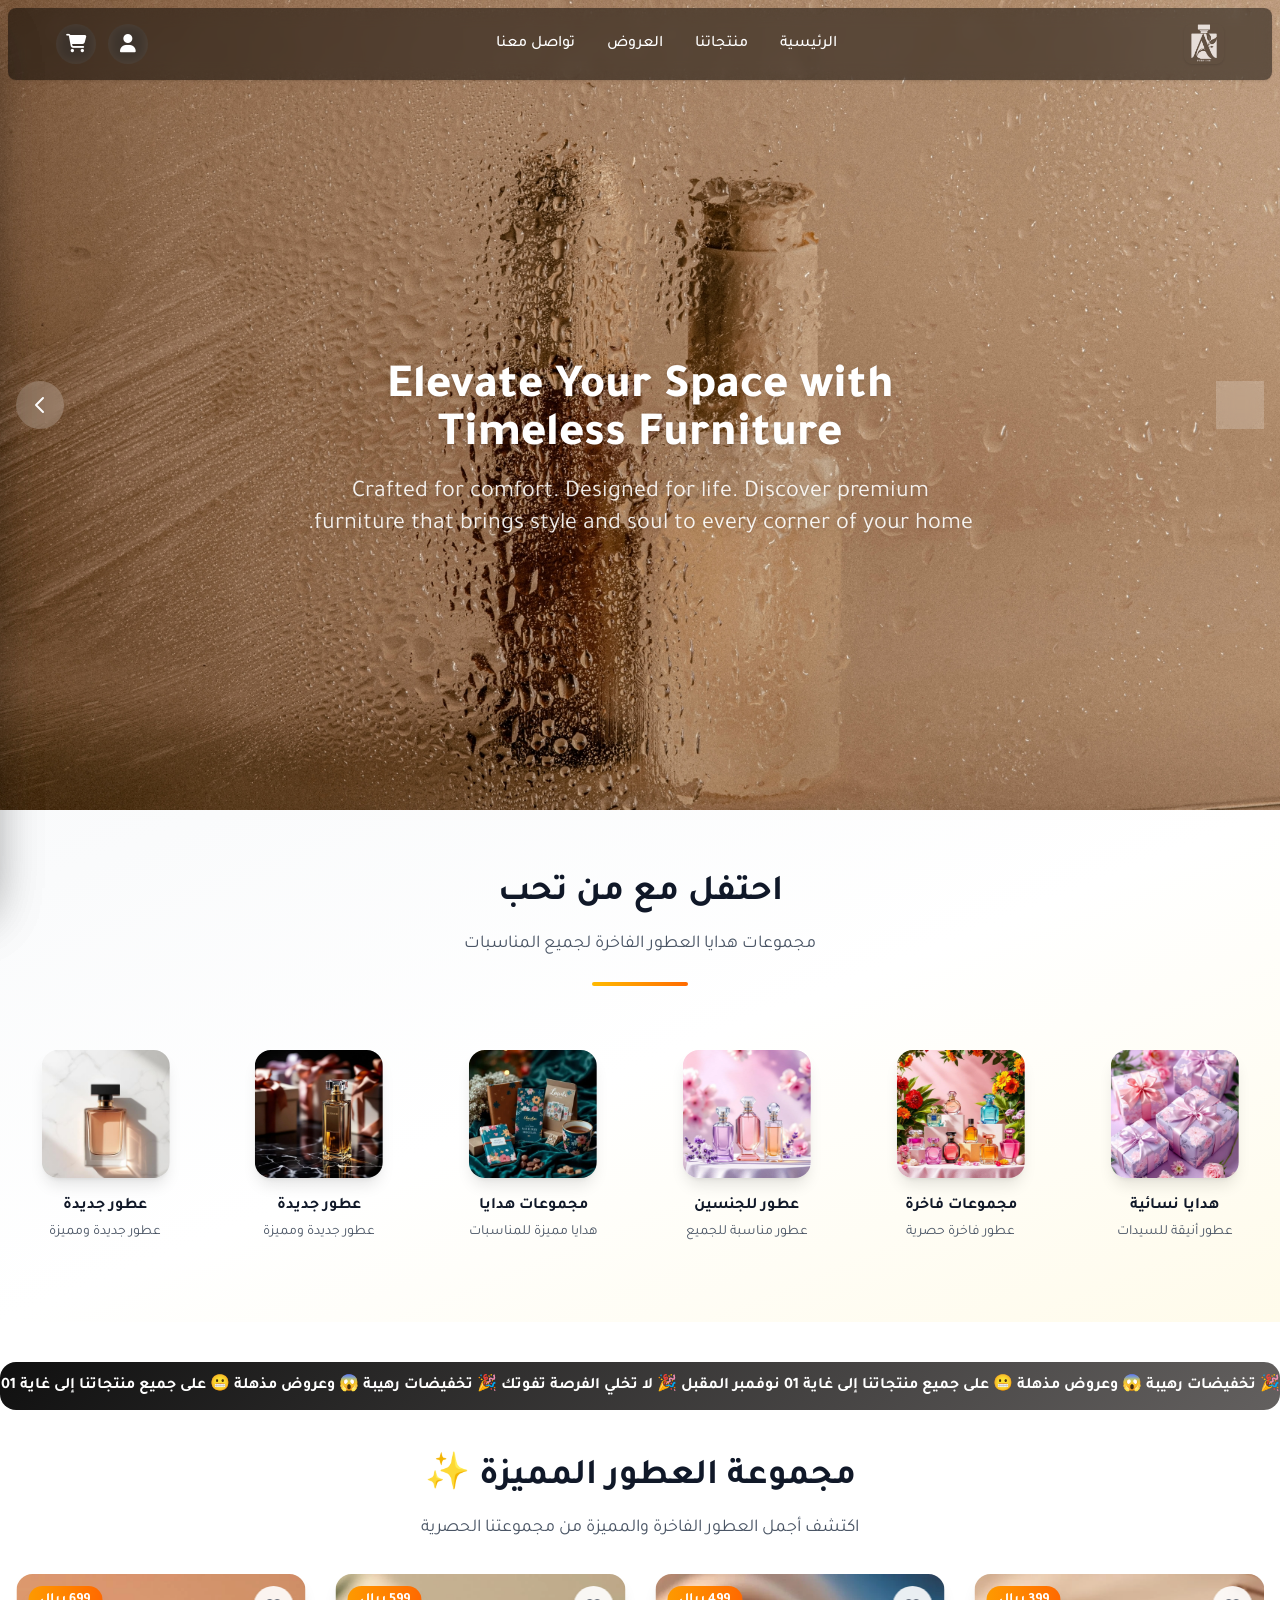
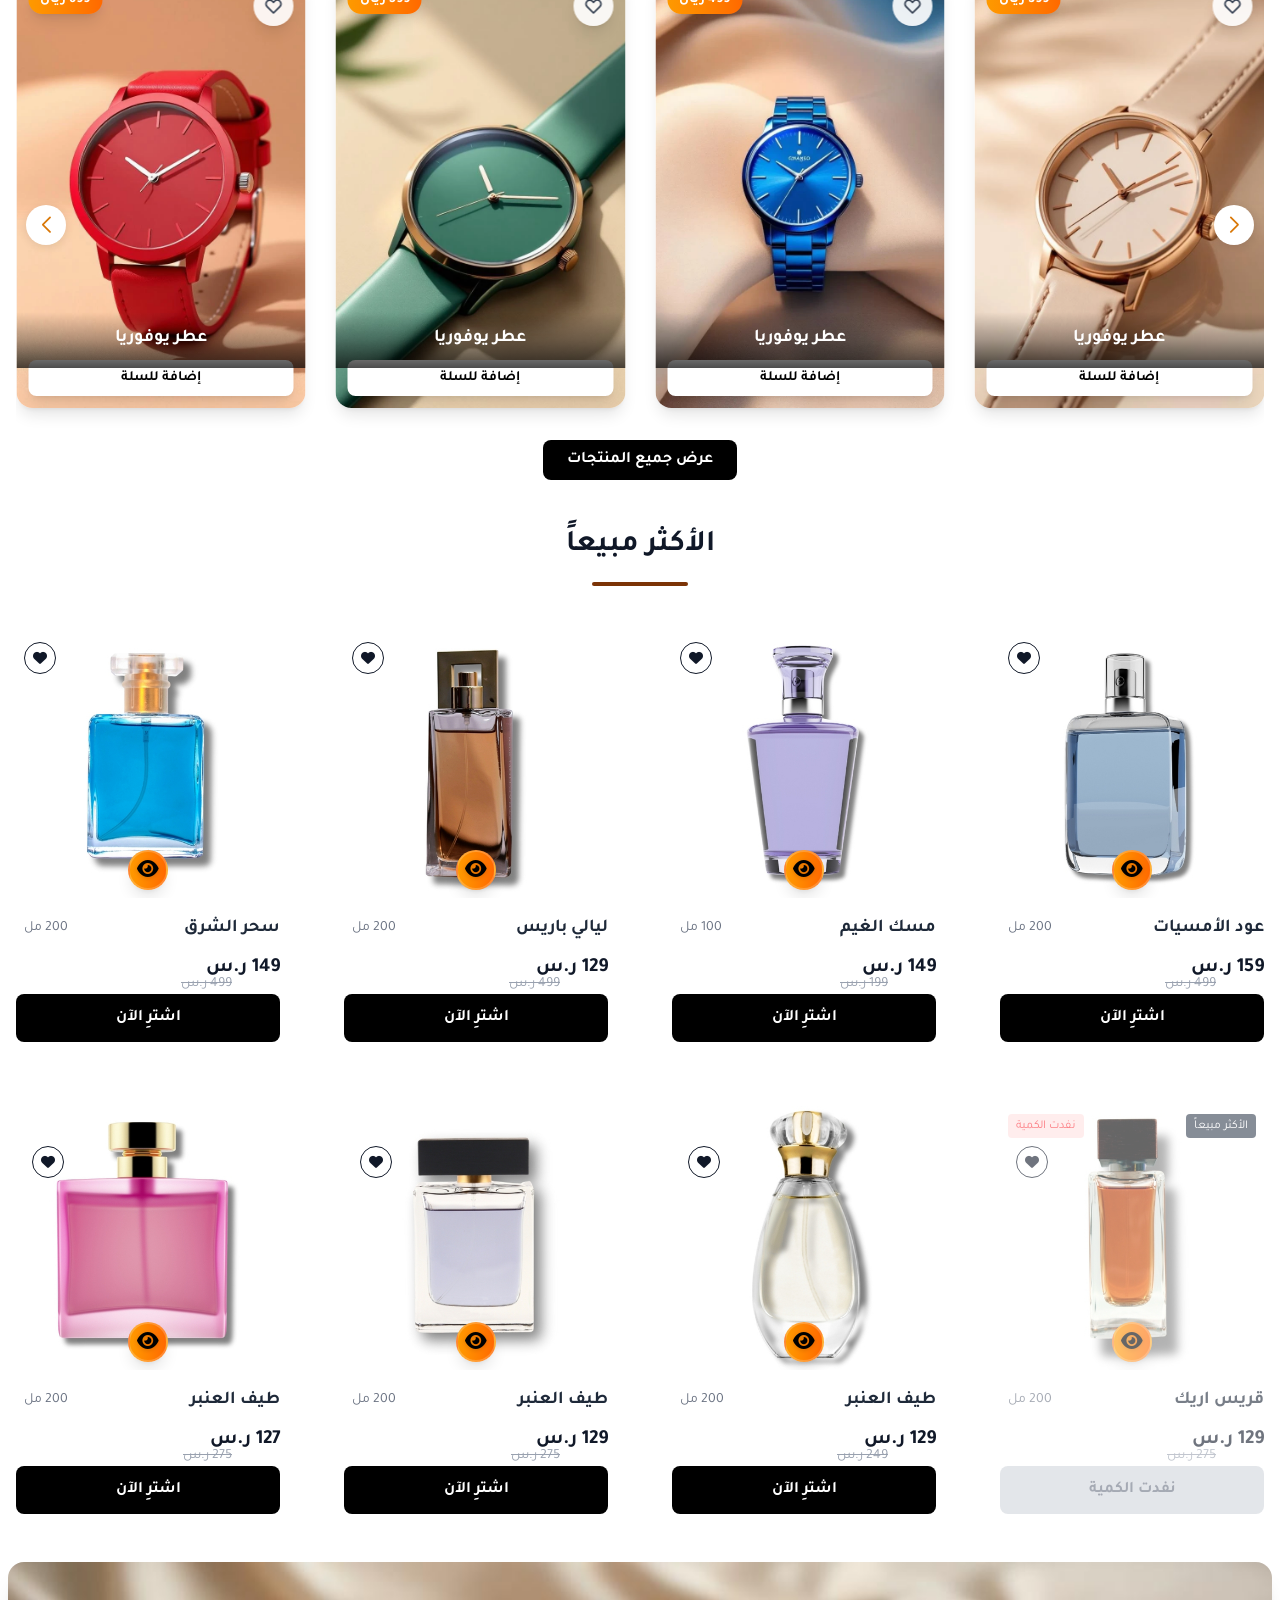
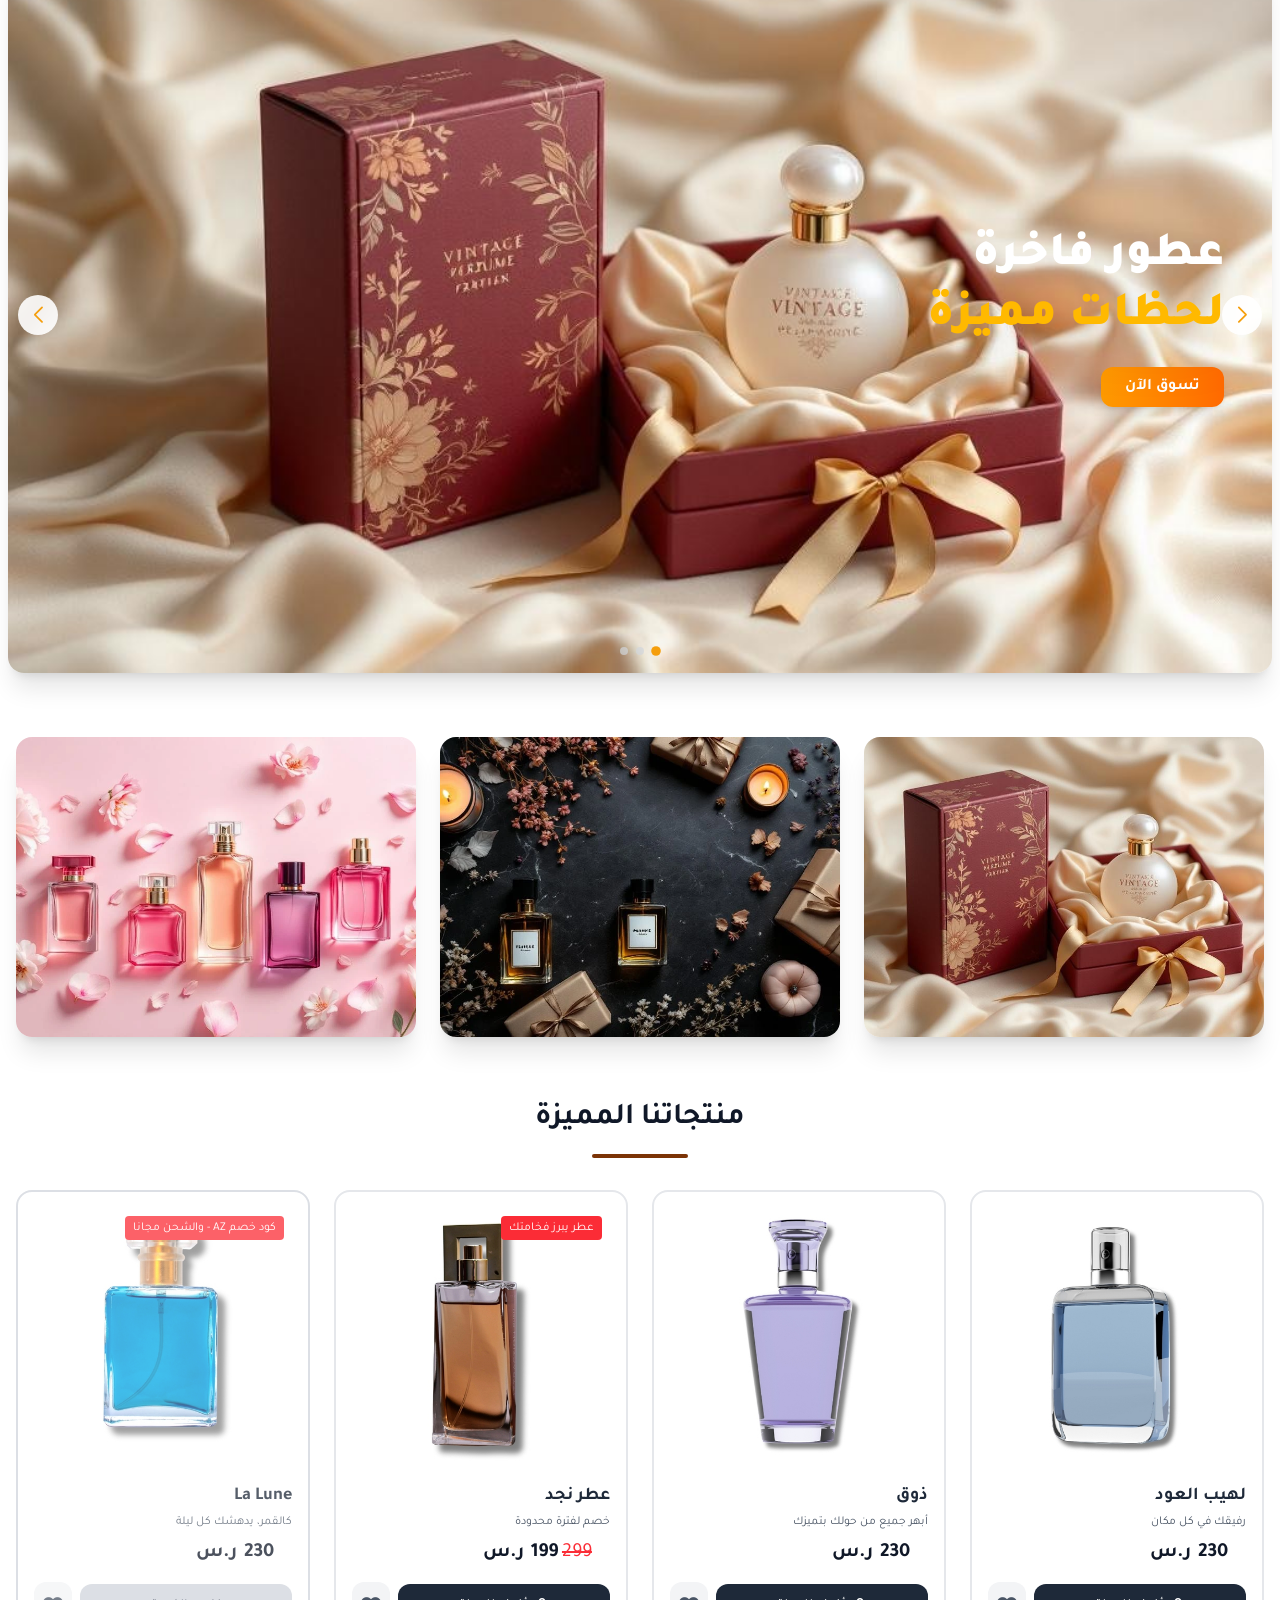
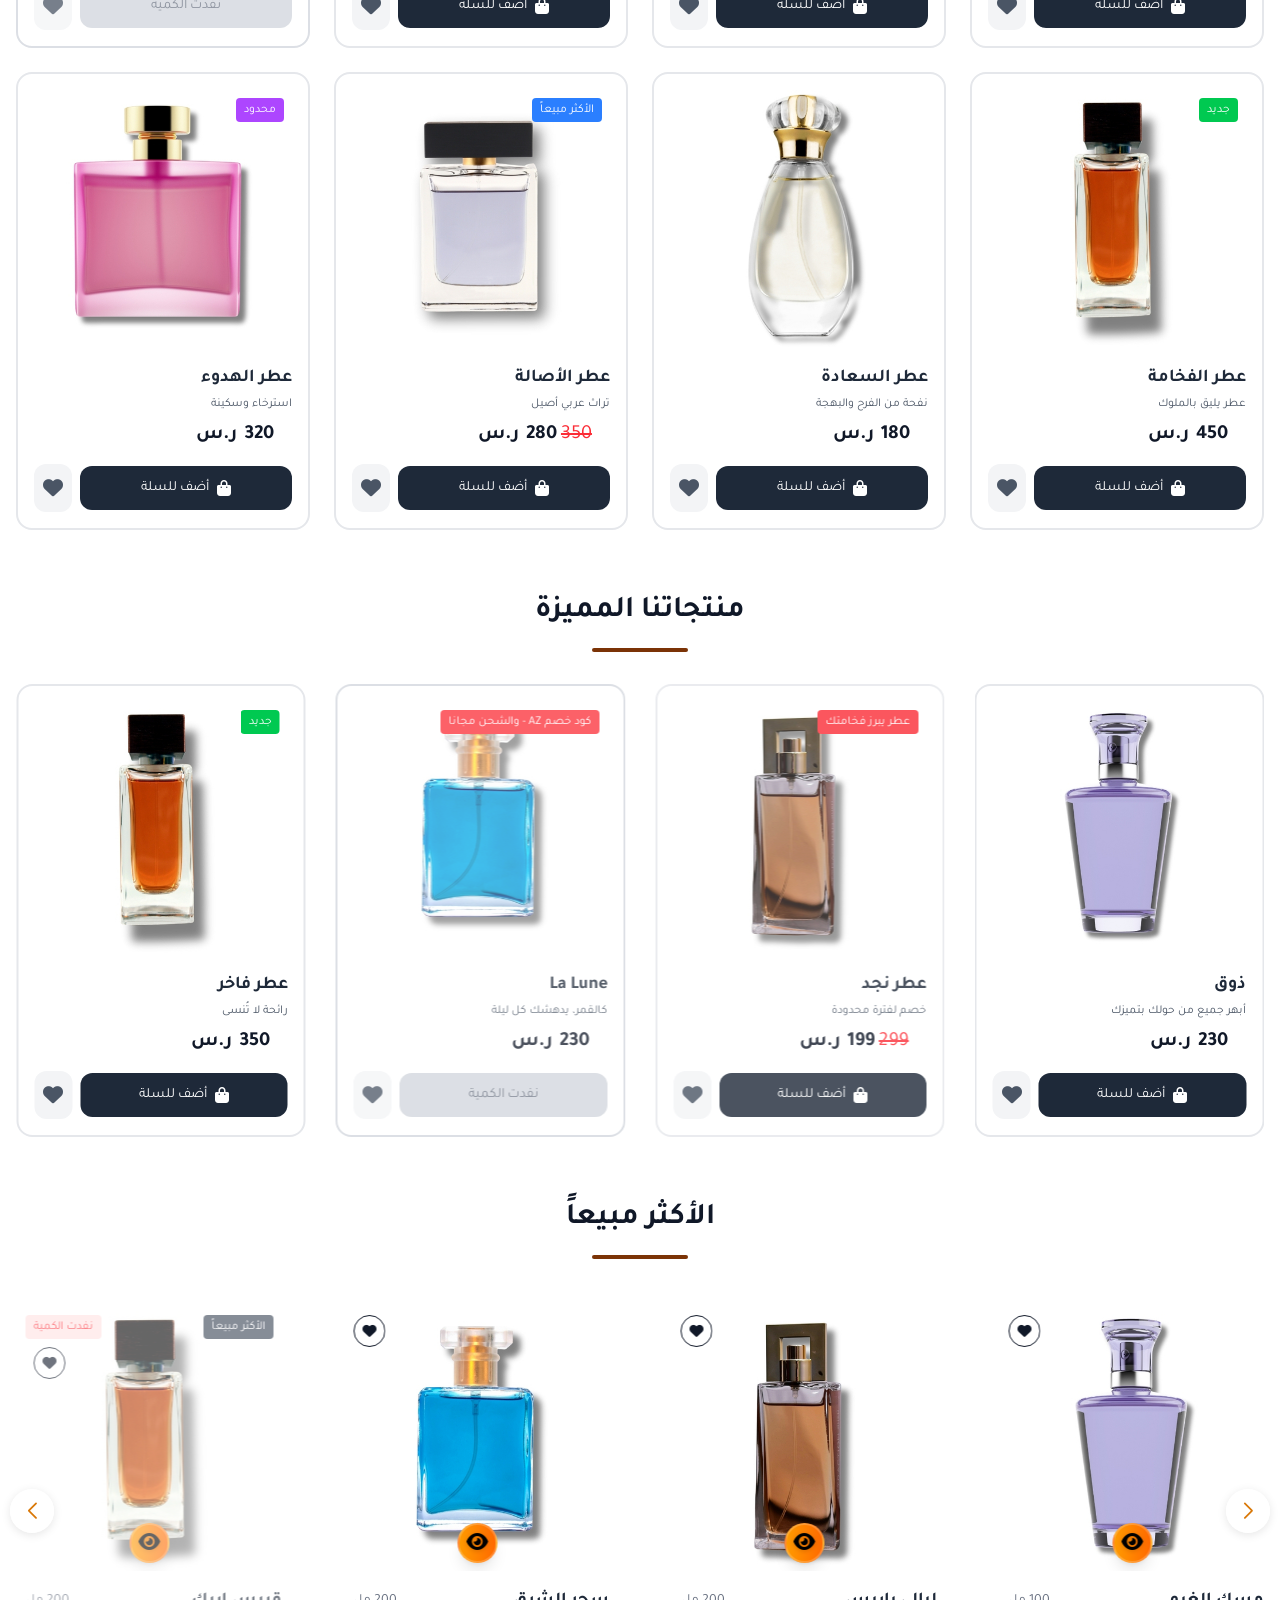
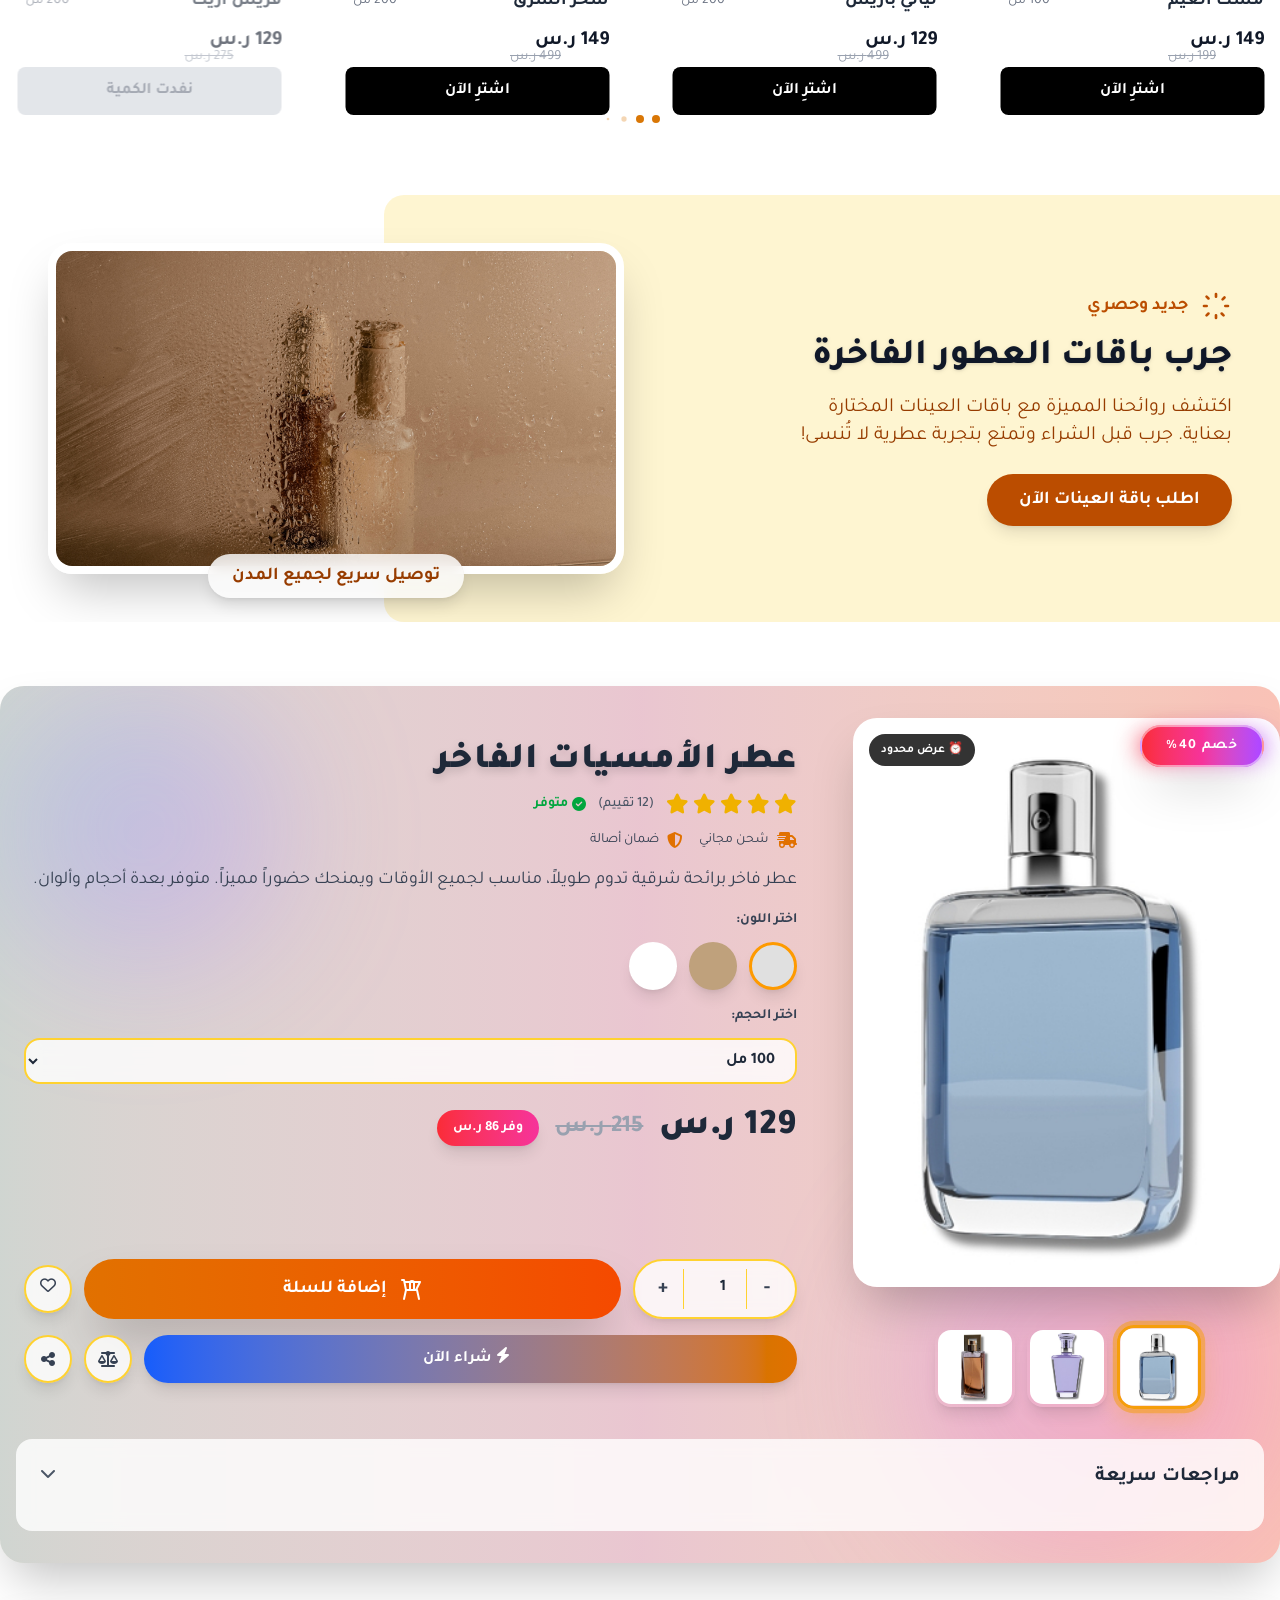
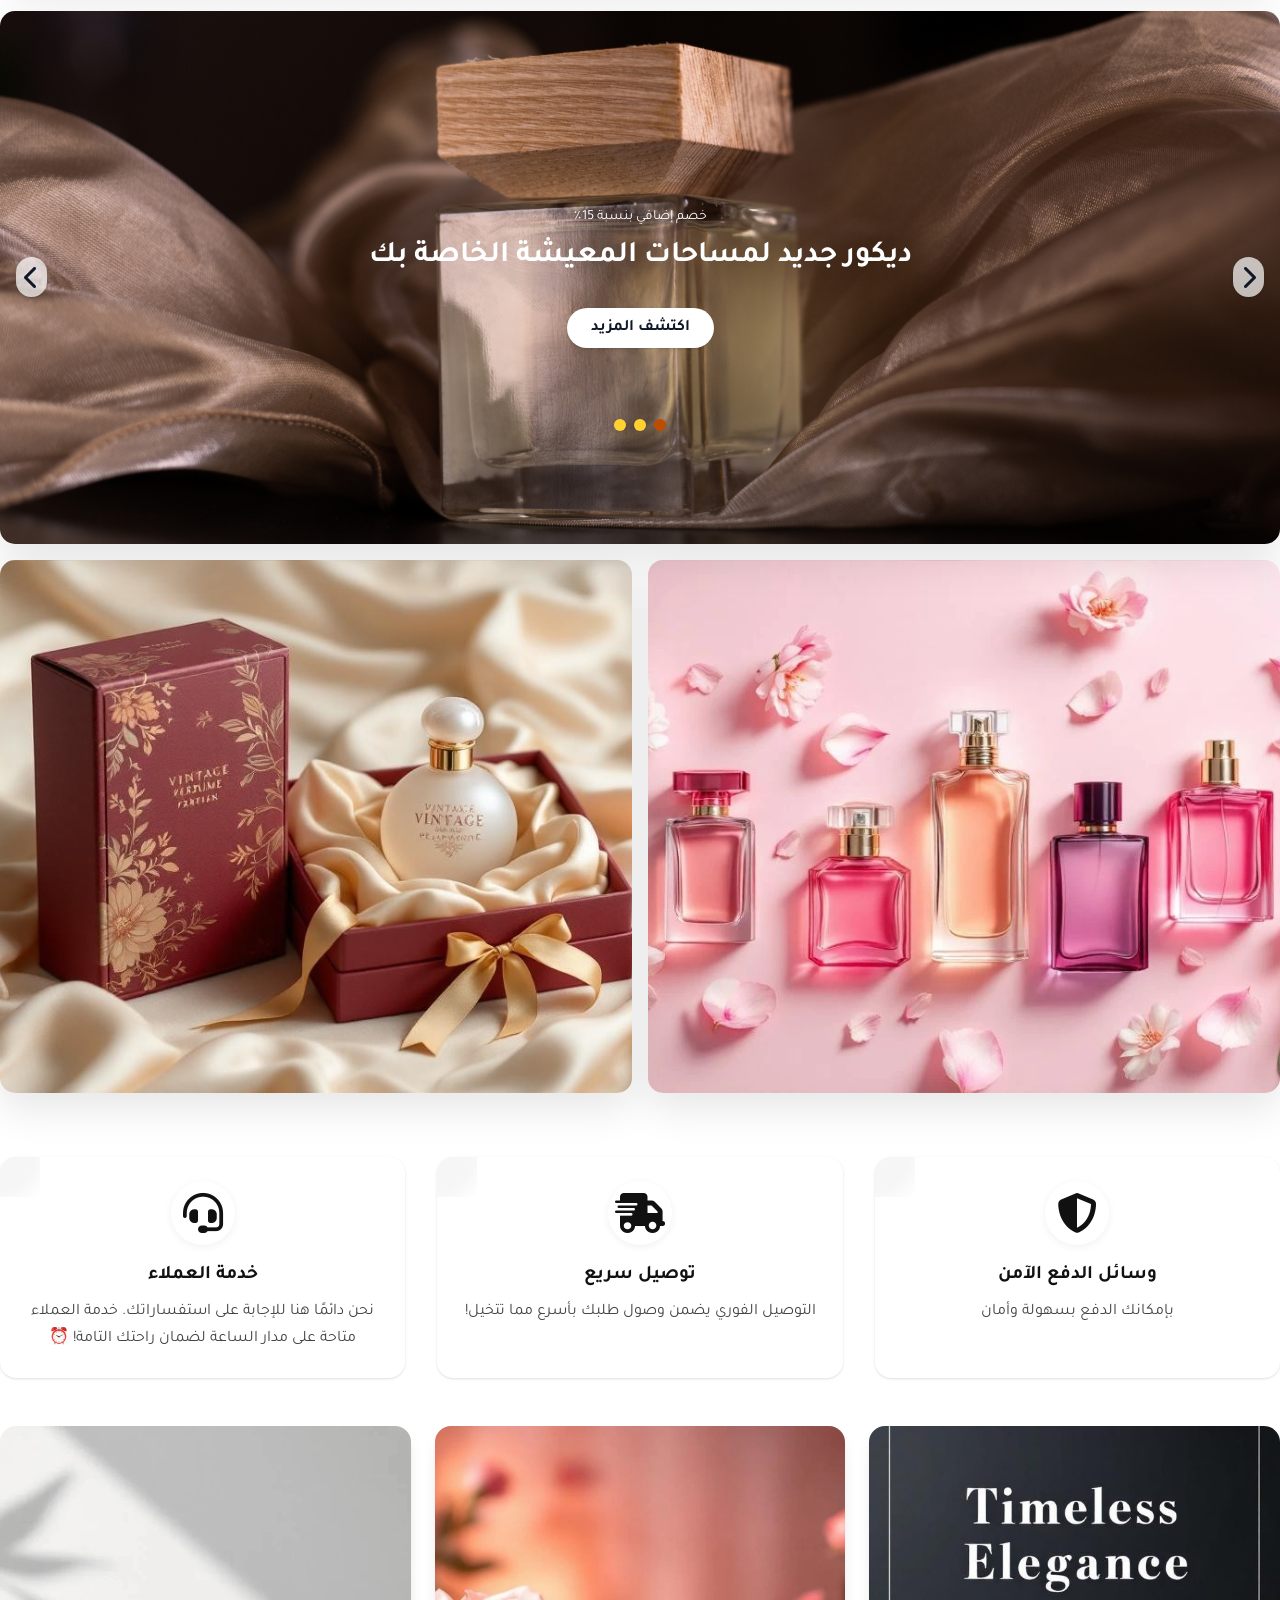
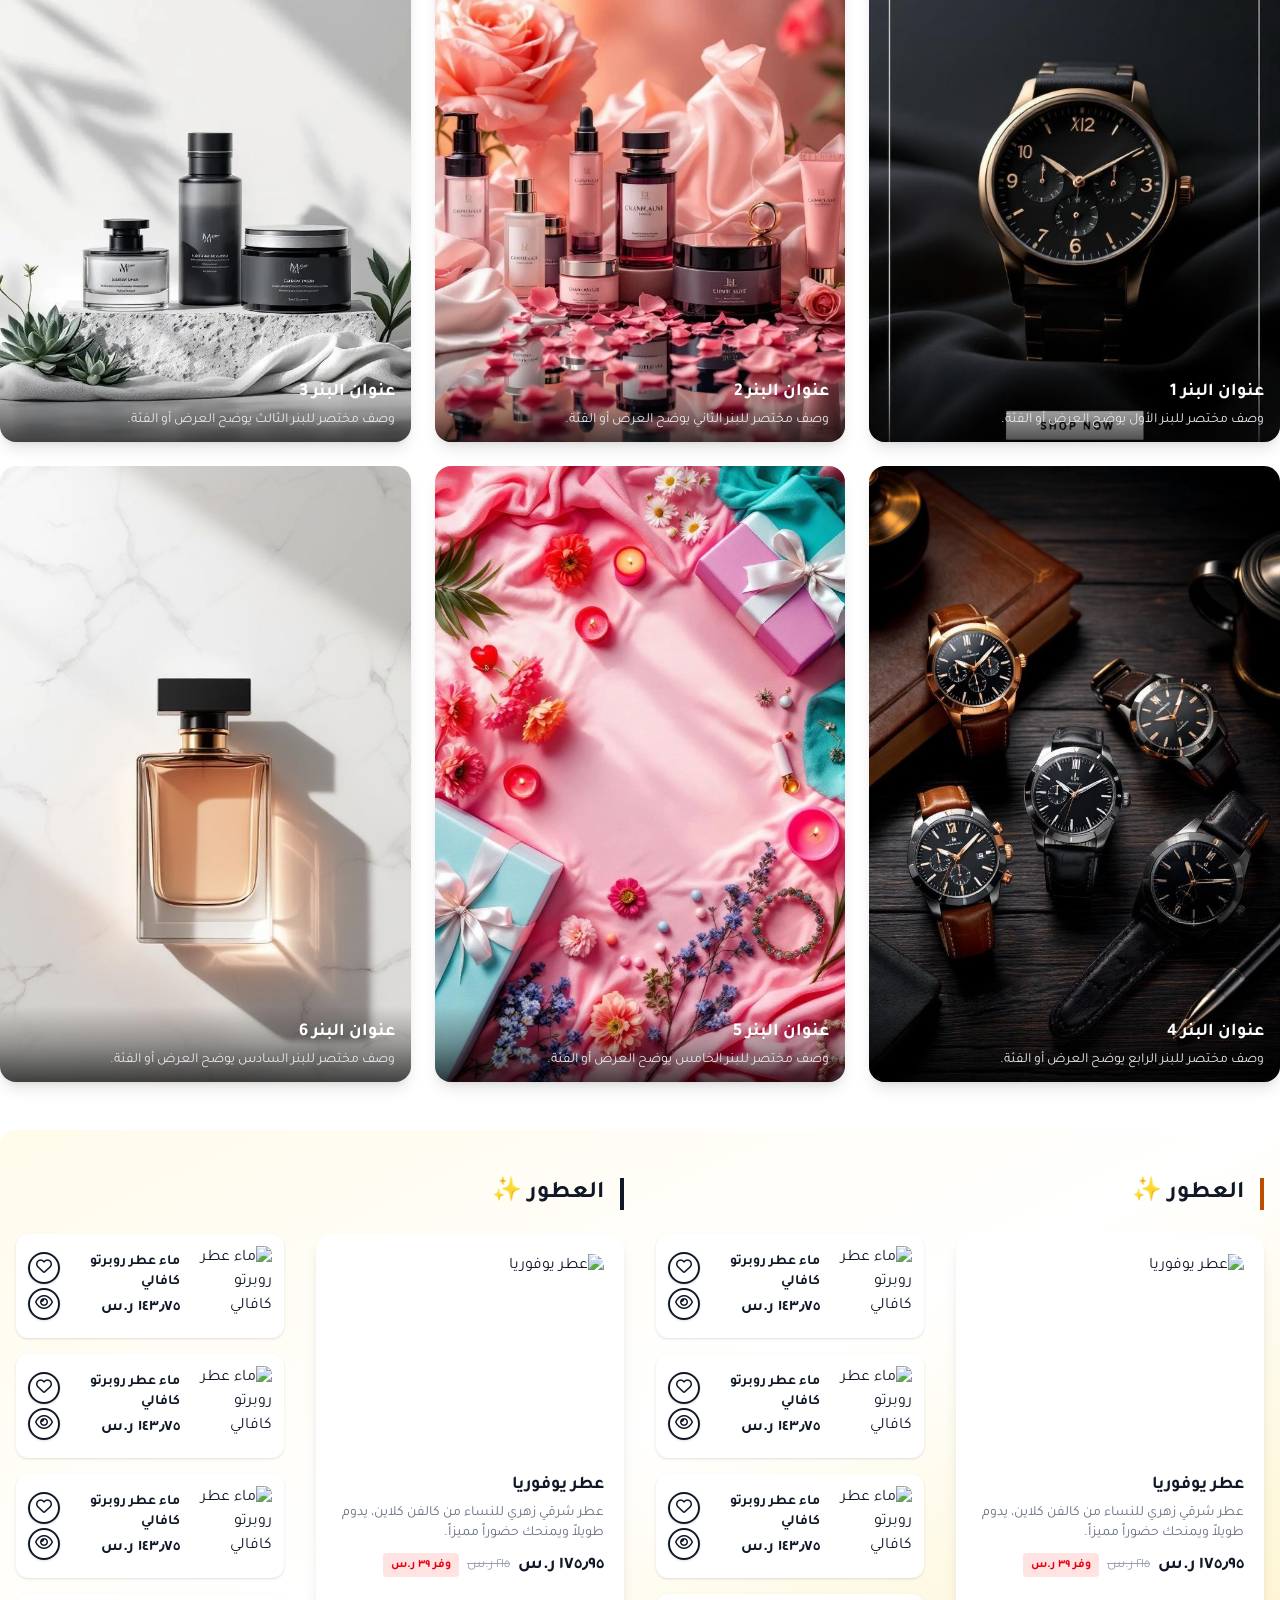
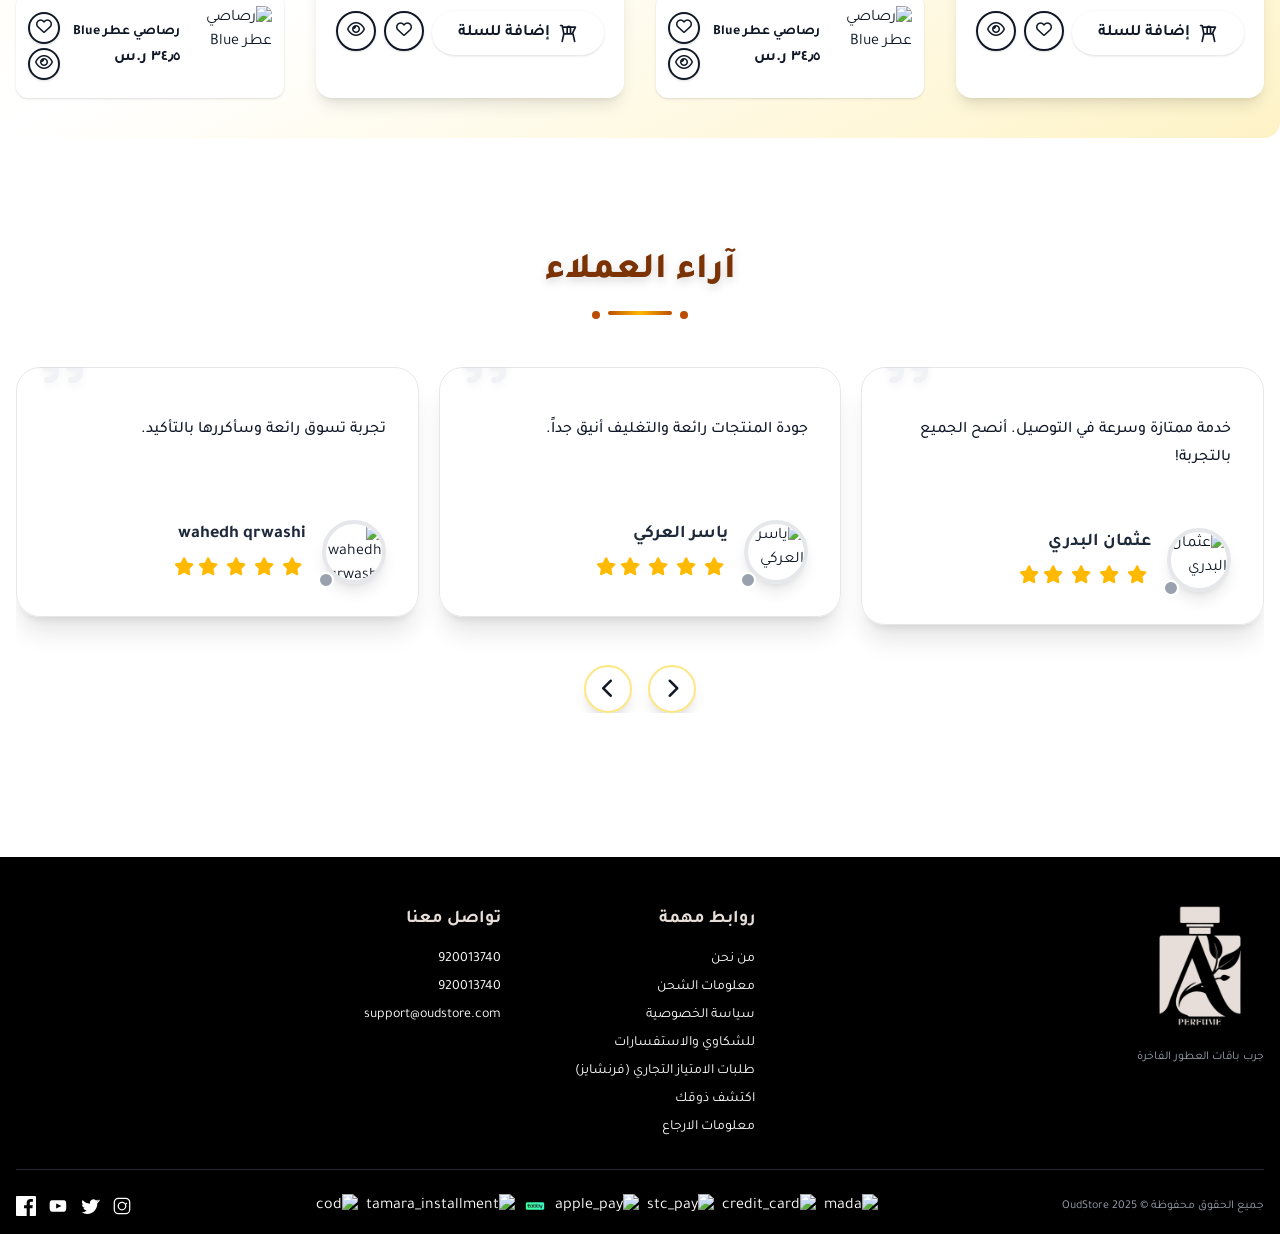
==== commit 4a6d8676: "منتجات جديدة" ====
--- a/docs/index.html
+++ b/docs/index.html
@@ -1722,6 +1722,140 @@
            </div>
          </div>
         
+                 <!-- منتج 5 -->
+         <div class="product-entry edges-curve-2 f_shadow p-3 md:p-4 curved-xl bg-transparent hover:shadow-2xl transition-all duration-300 border-2 border-gray-200 hover:border-amber-400 rounded-2xl overflow-hidden">
+           <div class="product-entry__image flex-1">
+             <a href="#" class="block relative">
+               <img class="aspect-1/1 hover:scale-106 zoom-100 !transition-all !duration-300 h-full w-full object-cover rounded-xl" src="./perfumes/5.jpg" alt="عطر الفخامة">
+               <div class="f_promotion-title absolute top-2 right-2 bg-green-500 text-white text-xs px-2 py-1 rounded">جديد</div>
+             </a>
+           </div>
+           
+           <div class="f_product-footer donating-wrap mt-3 md:mt-4">
+             <div>
+               <h3 class="product-entry__title max-w-full font-bold text-base md:text-lg">
+                 <a href="#" class="text-gray-800 hover:text-amber-600 transition-colors">عطر الفخامة</a>
+               </h3>
+               <p class="text-xs text-gray-600 mt-1">عطر يليق بالملوك</p>
+             </div>
+           </div>
+           
+           <div class="px-[7%] mt-2 md:mt-3">
+             <h4 class="inline-block font-bold text-base md:text-lg lg:text-xl !leading-none">450 <span class="text-xxs ps-0.5">ر.س</span></h4>
+           </div>
+           
+           <div class="flex items-center gap-2 mt-3 md:mt-4">
+             <button class="btn--add-to-cart w-full bg-gray-800 text-white py-2 md:py-3 px-3 md:px-4 rounded-xl hover:bg-gray-700 active:scale-95 transition-all duration-300 flex items-center justify-center gap-1 md:gap-2 text-xs md:text-sm">
+               <i class="fas fa-shopping-bag text-sm md:text-base"></i>
+               <span>أضف للسلة</span>
+             </button>
+             <a href="#" class="btn--wishlist w-10 h-10 md:w-12 md:h-12 bg-gray-100 rounded-xl hover:bg-gray-200 transition-all duration-300 flex items-center justify-center">
+               <i class="fas fa-heart text-lg md:text-xl text-gray-600"></i>
+             </a>
+           </div>
+         </div>
+        
+                 <!-- منتج 6 -->
+         <div class="product-entry edges-curve-2 f_shadow p-3 md:p-4 curved-xl bg-transparent hover:shadow-2xl transition-all duration-300 border-2 border-gray-200 hover:border-amber-400 rounded-2xl overflow-hidden">
+           <div class="product-entry__image flex-1">
+             <a href="#" class="block relative">
+               <img class="aspect-1/1 hover:scale-106 zoom-100 !transition-all !duration-300 h-full w-full object-cover rounded-xl" src="./perfumes/6.jpg" alt="عطر السعادة">
+             </a>
+           </div>
+           
+           <div class="f_product-footer donating-wrap mt-3 md:mt-4">
+             <div>
+               <h3 class="product-entry__title max-w-full font-bold text-base md:text-lg">
+                 <a href="#" class="text-gray-800 hover:text-amber-600 transition-colors">عطر السعادة</a>
+               </h3>
+               <p class="text-xs text-gray-600 mt-1">نفحة من الفرح والبهجة</p>
+             </div>
+           </div>
+           
+           <div class="px-[7%] mt-2 md:mt-3">
+             <h4 class="inline-block font-bold text-base md:text-lg lg:text-xl !leading-none">180 <span class="text-xxs ps-0.5">ر.س</span></h4>
+           </div>
+           
+           <div class="flex items-center gap-2 mt-3 md:mt-4">
+             <button class="btn--add-to-cart w-full bg-gray-800 text-white py-2 md:py-3 px-3 md:px-4 rounded-xl hover:bg-gray-700 active:scale-95 transition-all duration-300 flex items-center justify-center gap-1 md:gap-2 text-xs md:text-sm">
+               <i class="fas fa-shopping-bag text-sm md:text-base"></i>
+               <span>أضف للسلة</span>
+             </button>
+             <a href="#" class="btn--wishlist w-10 h-10 md:w-12 md:h-12 bg-gray-100 rounded-xl hover:bg-gray-200 transition-all duration-300 flex items-center justify-center">
+               <i class="fas fa-heart text-lg md:text-xl text-gray-600"></i>
+             </a>
+           </div>
+         </div>
+        
+                 <!-- منتج 7 -->
+         <div class="product-entry edges-curve-2 f_shadow p-3 md:p-4 curved-xl bg-transparent hover:shadow-2xl transition-all duration-300 border-2 border-gray-200 hover:border-amber-400 rounded-2xl overflow-hidden">
+           <div class="product-entry__image flex-1">
+             <a href="#" class="block relative">
+               <img class="aspect-1/1 hover:scale-106 zoom-100 !transition-all !duration-300 h-full w-full object-cover rounded-xl" src="./perfumes/7.jpg" alt="عطر الأصالة">
+               <div class="f_promotion-title absolute top-2 right-2 bg-blue-500 text-white text-xs px-2 py-1 rounded">الأكثر مبيعاً</div>
+             </a>
+           </div>
+           
+           <div class="f_product-footer donating-wrap mt-3 md:mt-4">
+             <div>
+               <h3 class="product-entry__title max-w-full font-bold text-base md:text-lg">
+                 <a href="#" class="text-gray-800 hover:text-amber-600 transition-colors">عطر الأصالة</a>
+               </h3>
+               <p class="text-xs text-gray-600 mt-1">تراث عربي أصيل</p>
+             </div>
+           </div>
+           
+           <div class="px-[7%] mt-2 md:mt-3">
+             <div>
+               <span class="text-base md:text-lg lg:text-xl text-red-500 line-through leading-none">350</span>
+               <h4 class="inline-block font-bold text-base md:text-lg lg:text-xl !leading-none">280 <span class="text-xxs ps-0.5">ر.س</span></h4>
+             </div>
+           </div>
+           
+           <div class="flex items-center gap-2 mt-3 md:mt-4">
+             <button class="btn--add-to-cart w-full bg-gray-800 text-white py-2 md:py-3 px-3 md:px-4 rounded-xl hover:bg-gray-700 active:scale-95 transition-all duration-300 flex items-center justify-center gap-1 md:gap-2 text-xs md:text-sm">
+               <i class="fas fa-shopping-bag text-sm md:text-base"></i>
+               <span>أضف للسلة</span>
+             </button>
+             <a href="#" class="btn--wishlist w-10 h-10 md:w-12 md:h-12 bg-gray-100 rounded-xl hover:bg-gray-200 transition-all duration-300 flex items-center justify-center">
+               <i class="fas fa-heart text-lg md:text-xl text-gray-600"></i>
+             </a>
+           </div>
+         </div>
+        
+                 <!-- منتج 8 -->
+         <div class="product-entry edges-curve-2 f_shadow p-3 md:p-4 curved-xl bg-transparent hover:shadow-2xl transition-all duration-300 border-2 border-gray-200 hover:border-amber-400 rounded-2xl overflow-hidden">
+           <div class="product-entry__image flex-1">
+             <a href="#" class="block relative">
+               <img class="aspect-1/1 hover:scale-106 zoom-100 !transition-all !duration-300 h-full w-full object-cover rounded-xl" src="./perfumes/8.jpg" alt="عطر الهدوء">
+               <div class="f_promotion-title absolute top-2 right-2 bg-purple-500 text-white text-xs px-2 py-1 rounded">محدود</div>
+             </a>
+           </div>
+           
+           <div class="f_product-footer donating-wrap mt-3 md:mt-4">
+             <div>
+               <h3 class="product-entry__title max-w-full font-bold text-base md:text-lg">
+                 <a href="#" class="text-gray-800 hover:text-amber-600 transition-colors">عطر الهدوء</a>
+               </h3>
+               <p class="text-xs text-gray-600 mt-1">استرخاء وسكينة</p>
+             </div>
+           </div>
+           
+           <div class="px-[7%] mt-2 md:mt-3">
+             <h4 class="inline-block font-bold text-base md:text-lg lg:text-xl !leading-none">320 <span class="text-xxs ps-0.5">ر.س</span></h4>
+           </div>
+           
+           <div class="flex items-center gap-2 mt-3 md:mt-4">
+             <button class="btn--add-to-cart w-full bg-gray-800 text-white py-2 md:py-3 px-3 md:px-4 rounded-xl hover:bg-gray-700 active:scale-95 transition-all duration-300 flex items-center justify-center gap-1 md:gap-2 text-xs md:text-sm">
+               <i class="fas fa-shopping-bag text-sm md:text-base"></i>
+               <span>أضف للسلة</span>
+             </button>
+             <a href="#" class="btn--wishlist w-10 h-10 md:w-12 md:h-12 bg-gray-100 rounded-xl hover:bg-gray-200 transition-all duration-300 flex items-center justify-center">
+               <i class="fas fa-heart text-lg md:text-xl text-gray-600"></i>
+             </a>
+           </div>
+         </div>
+        
       </div>
     </div>
   </section>
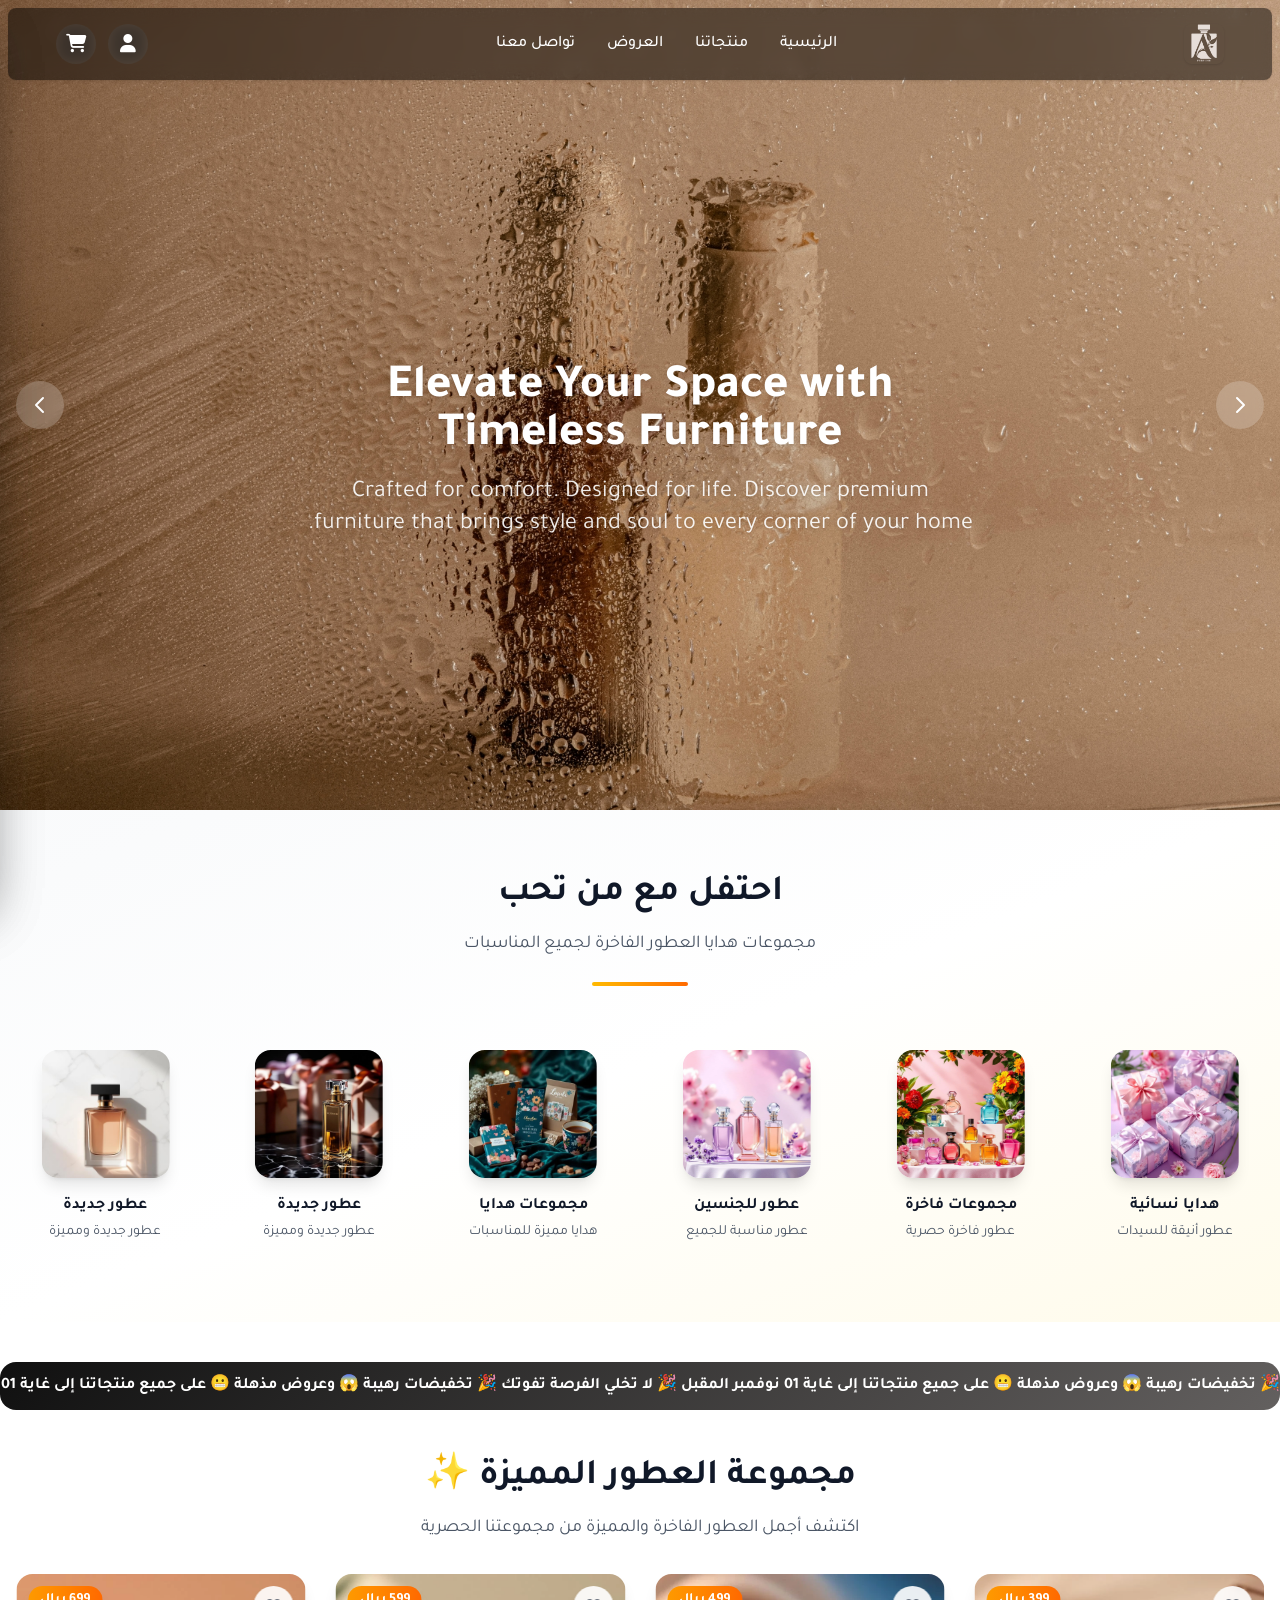
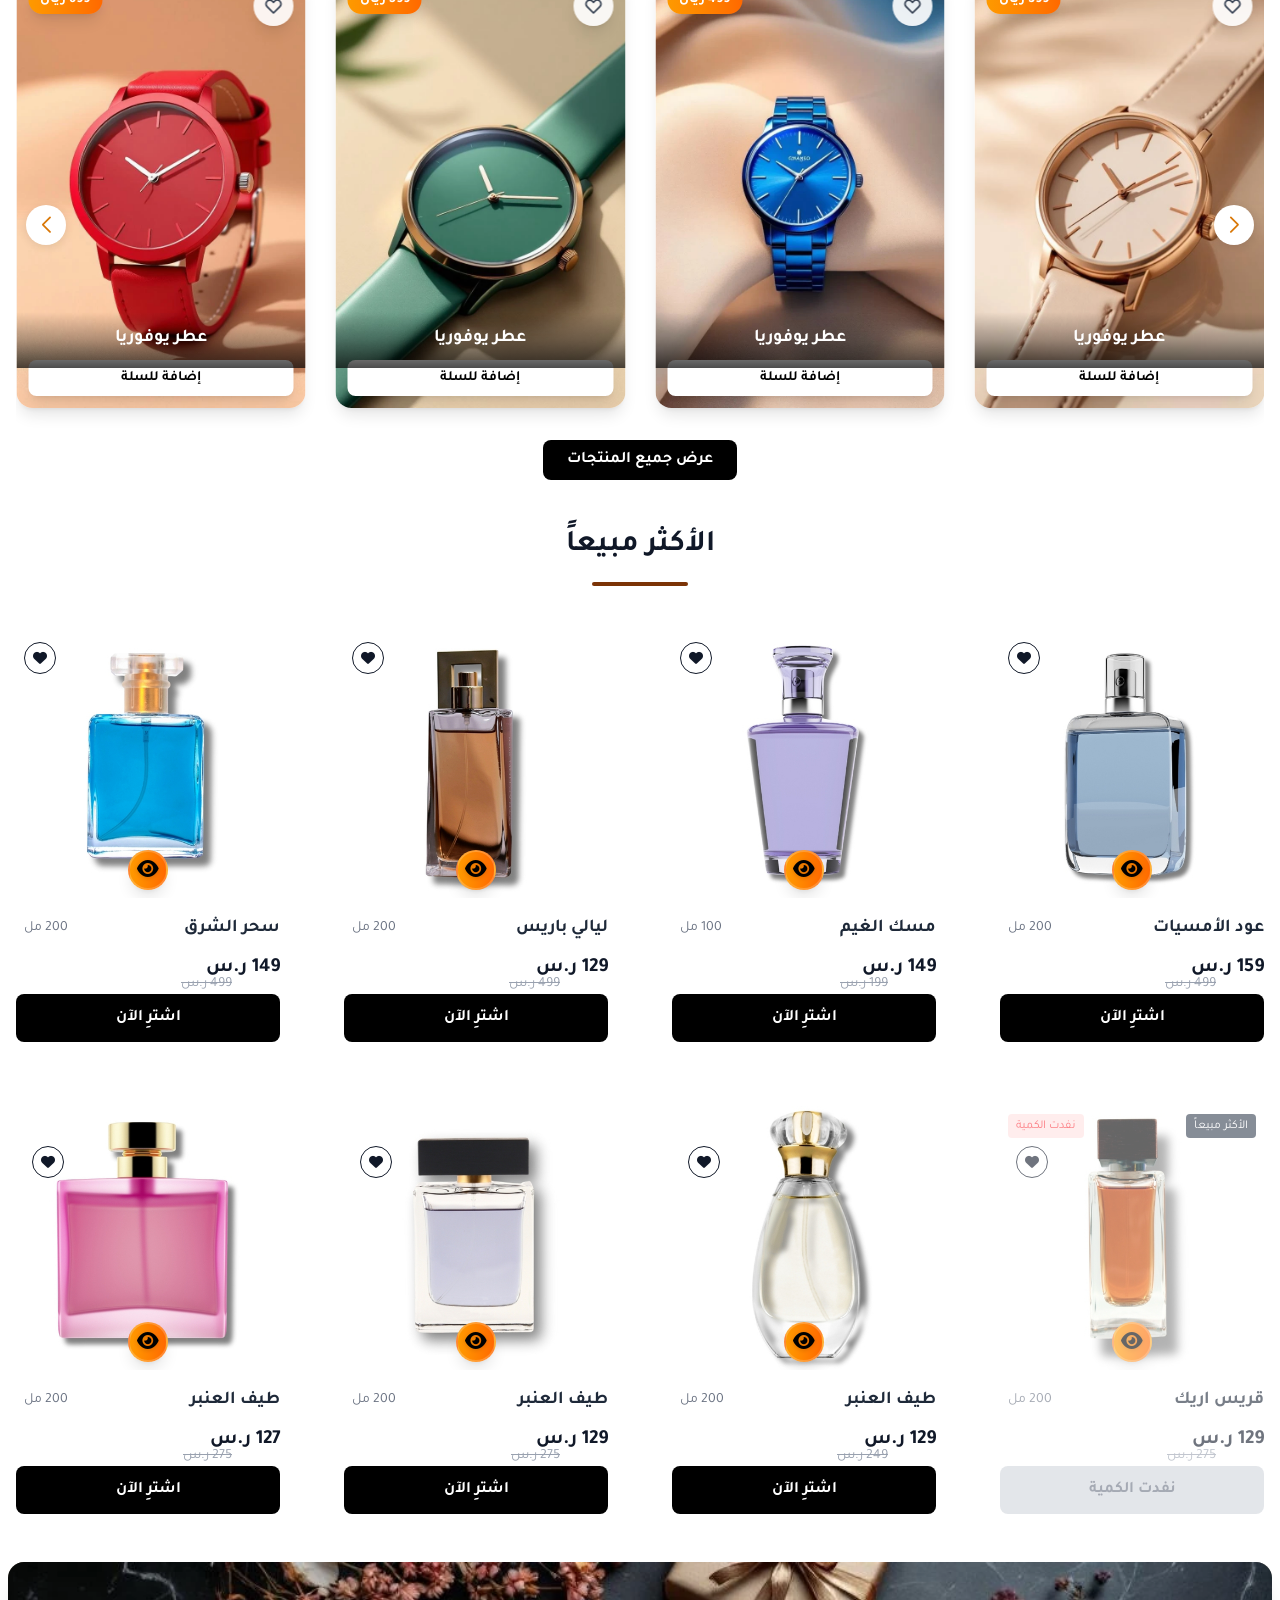
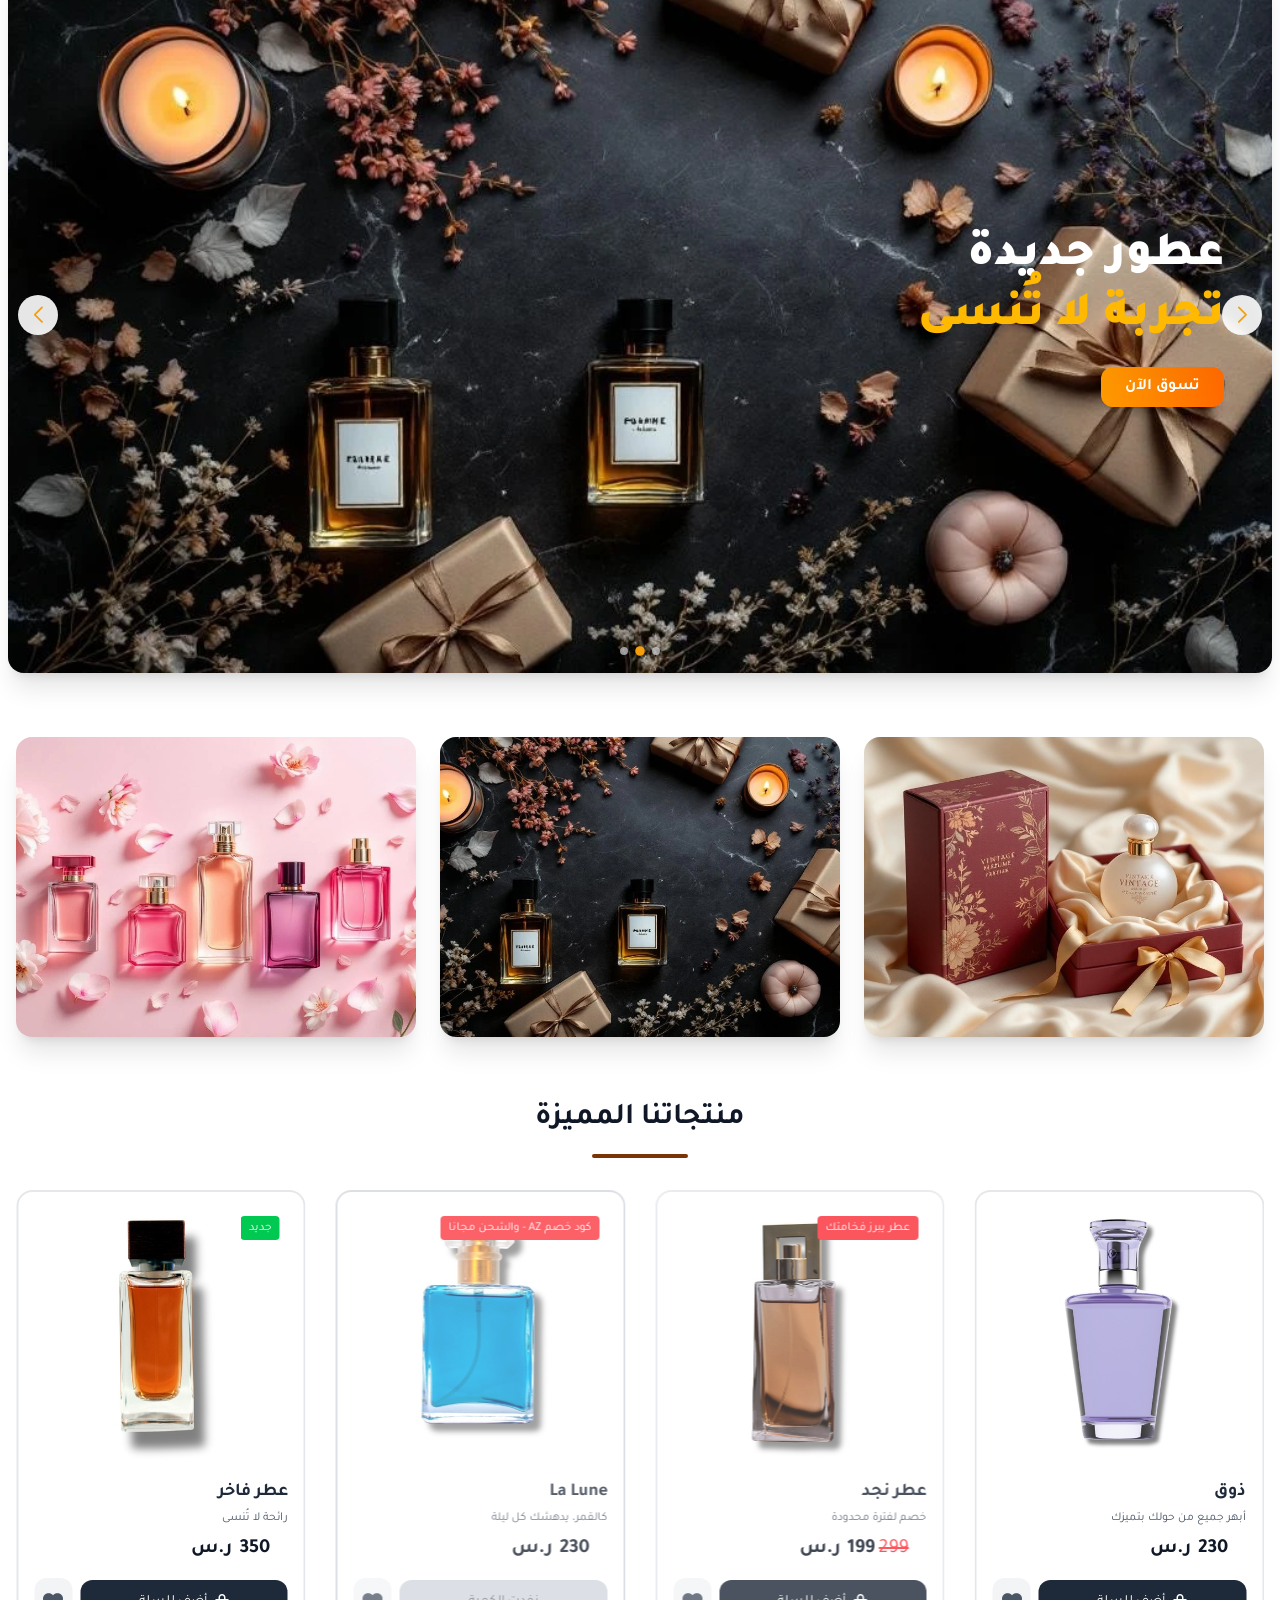
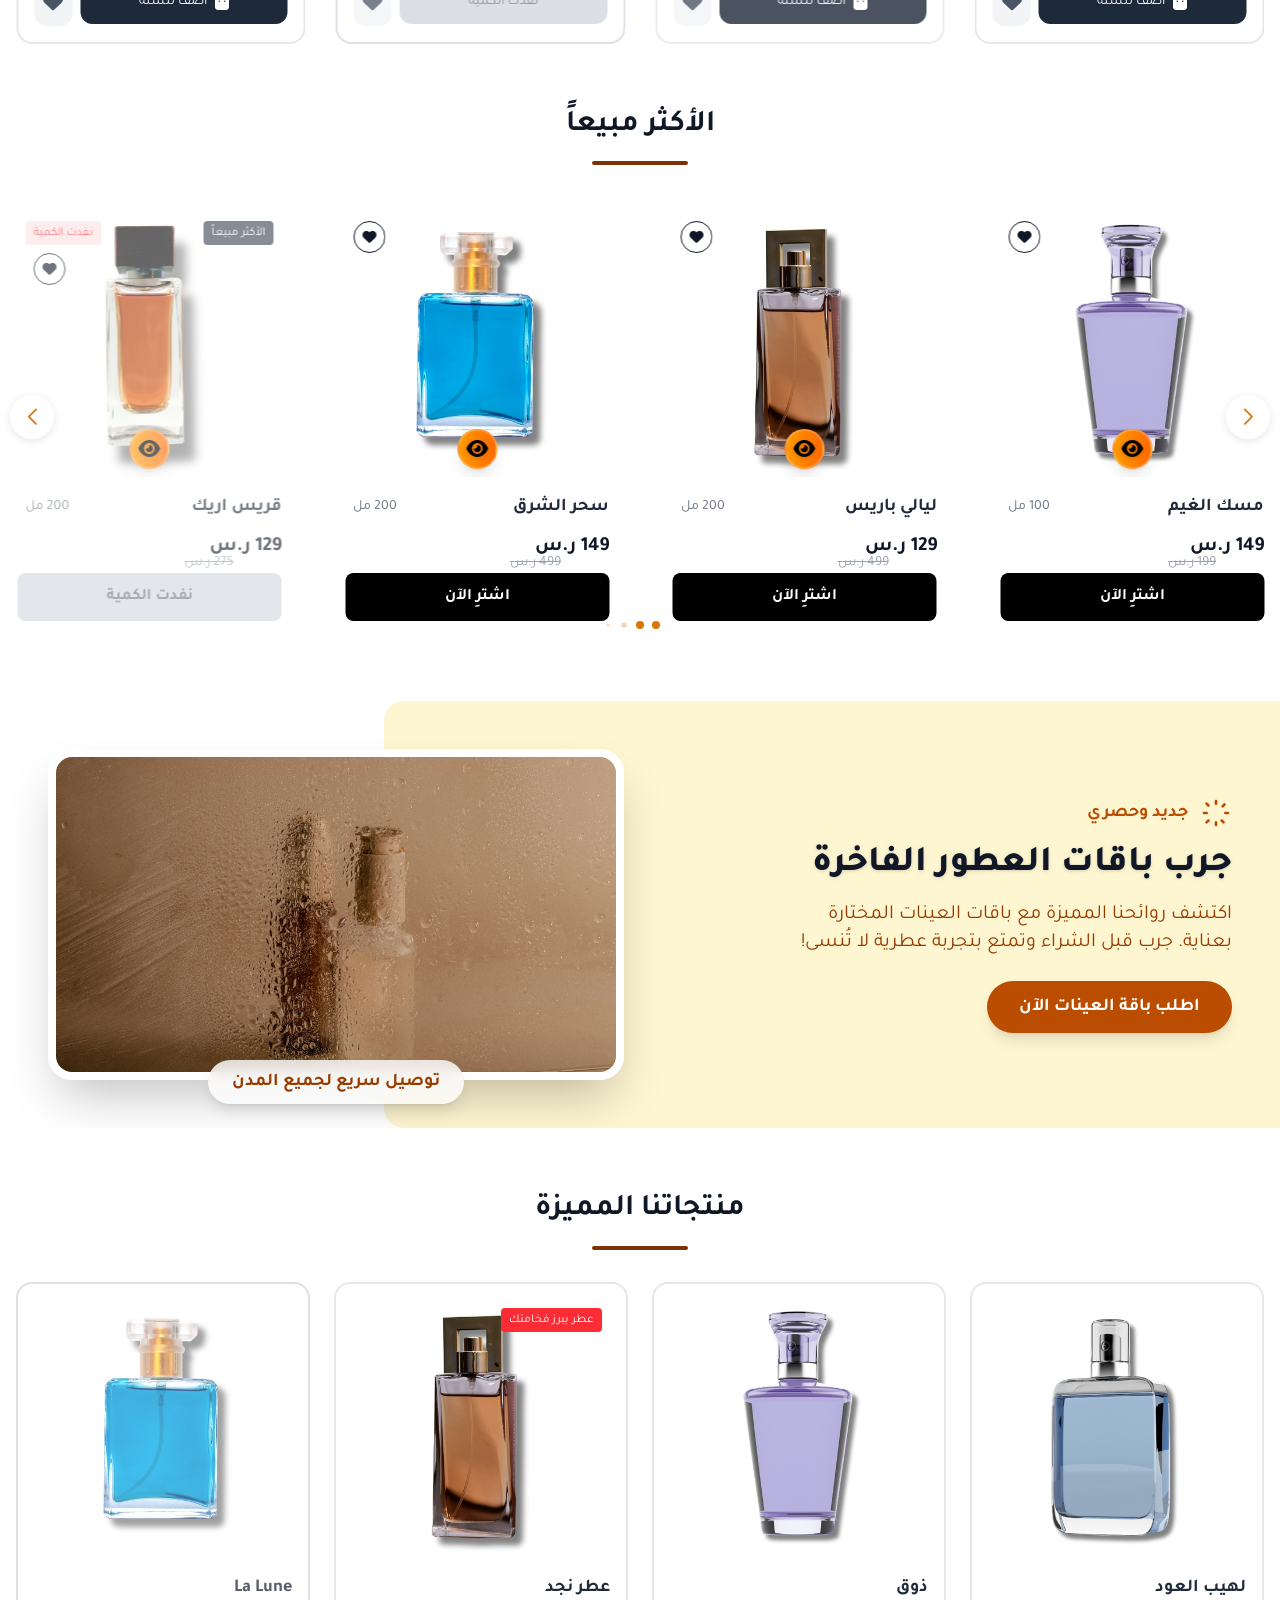
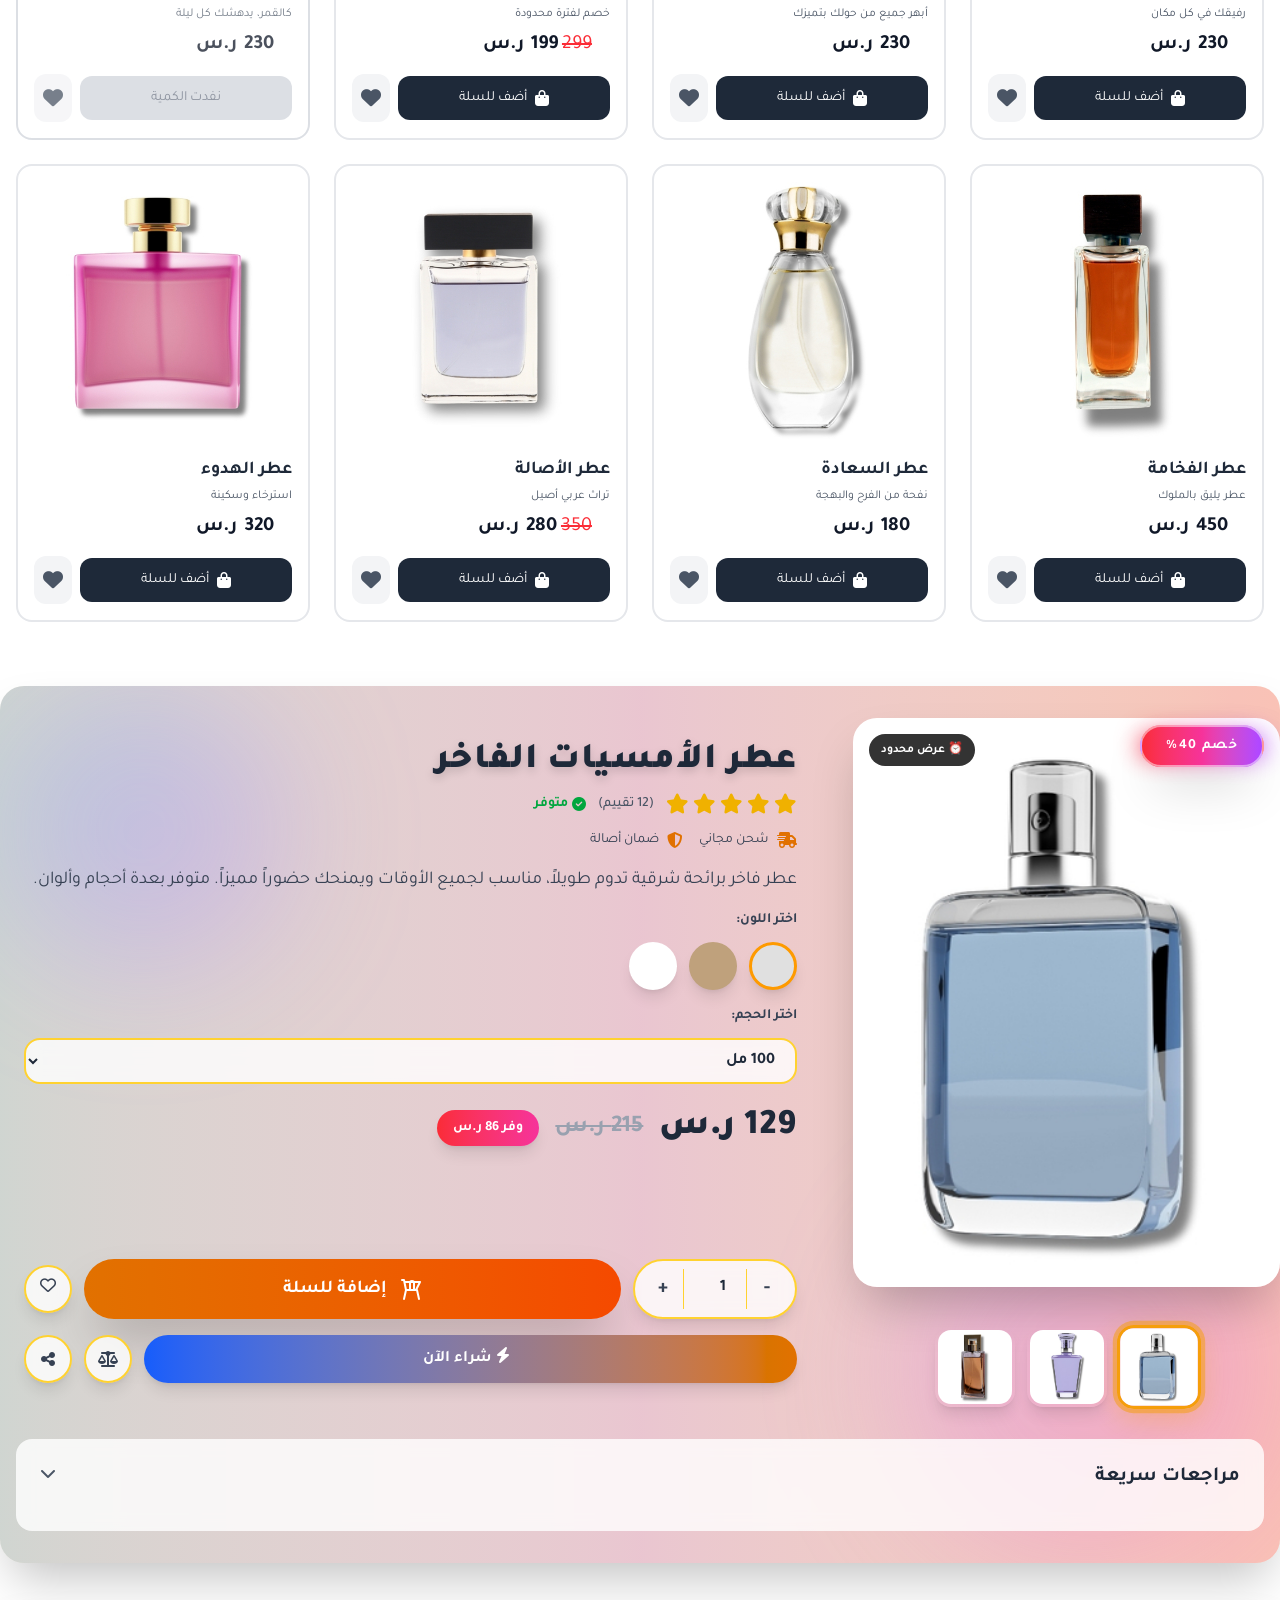
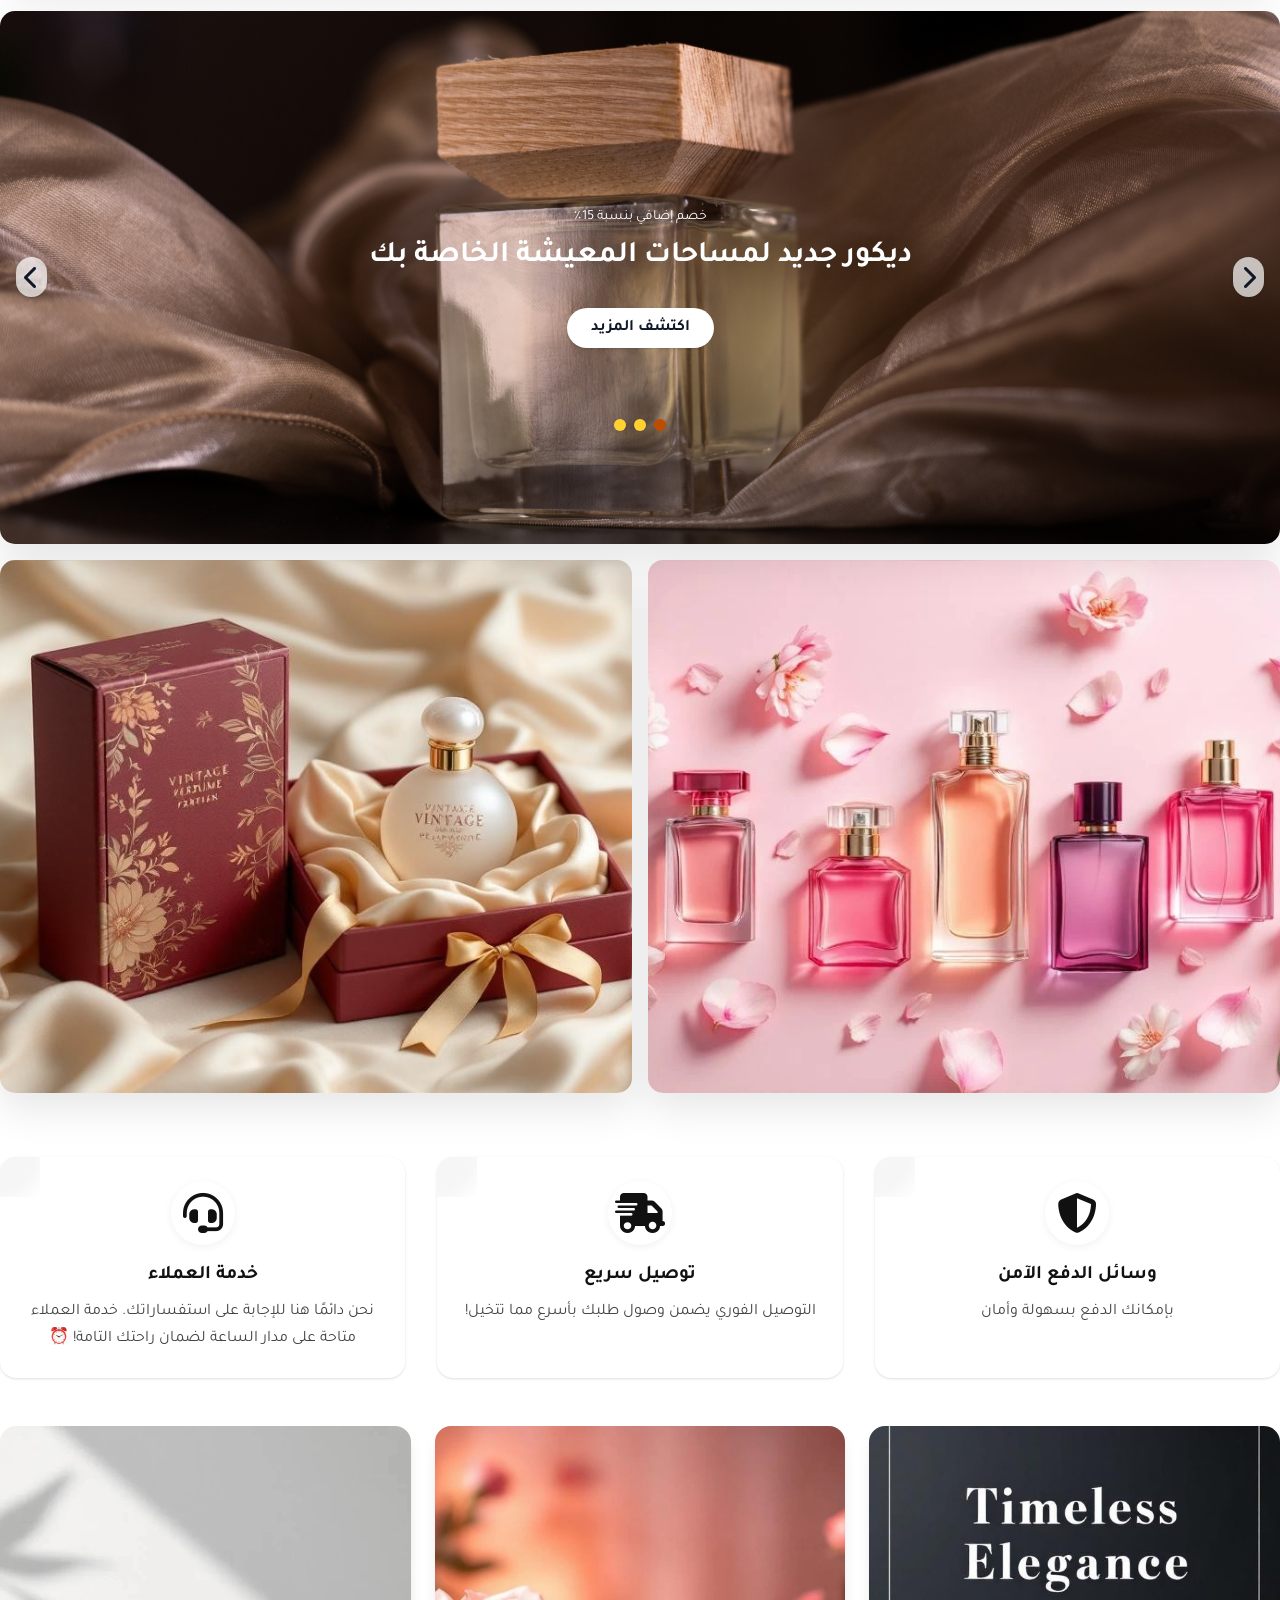
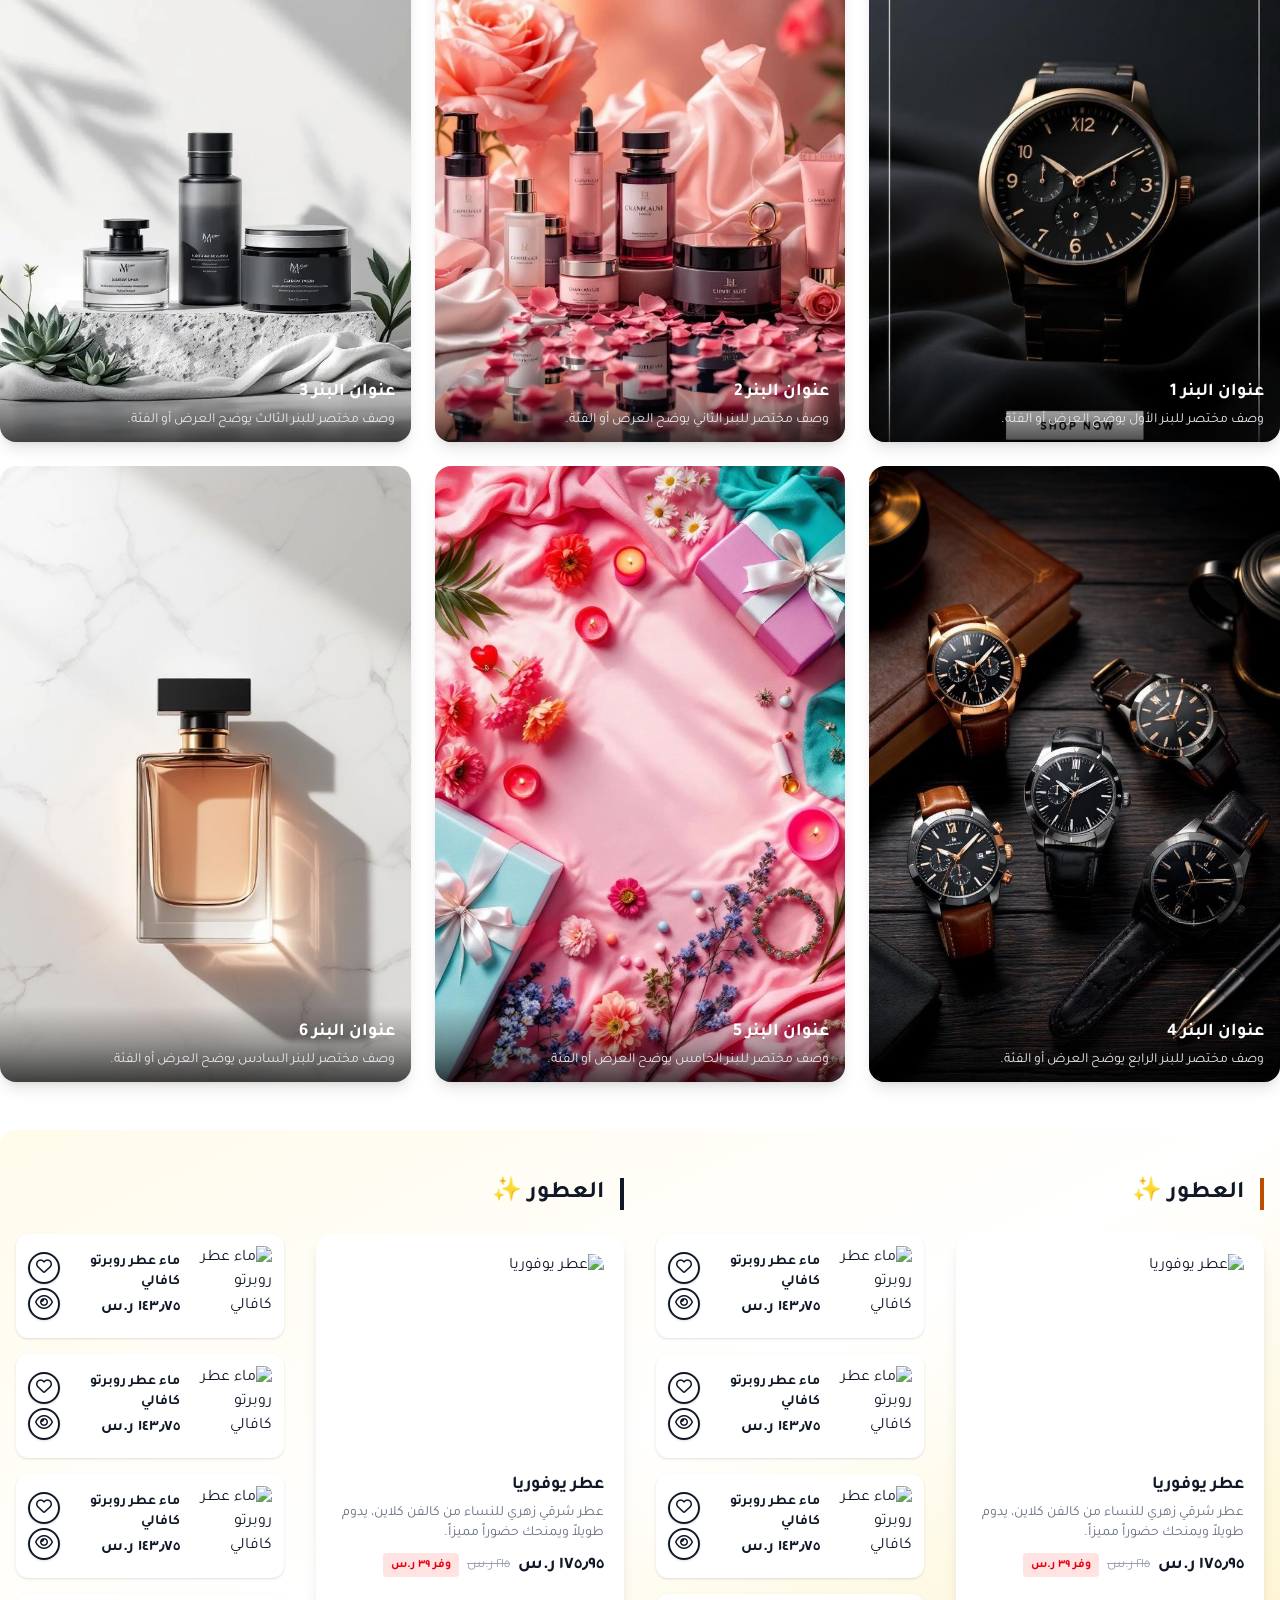
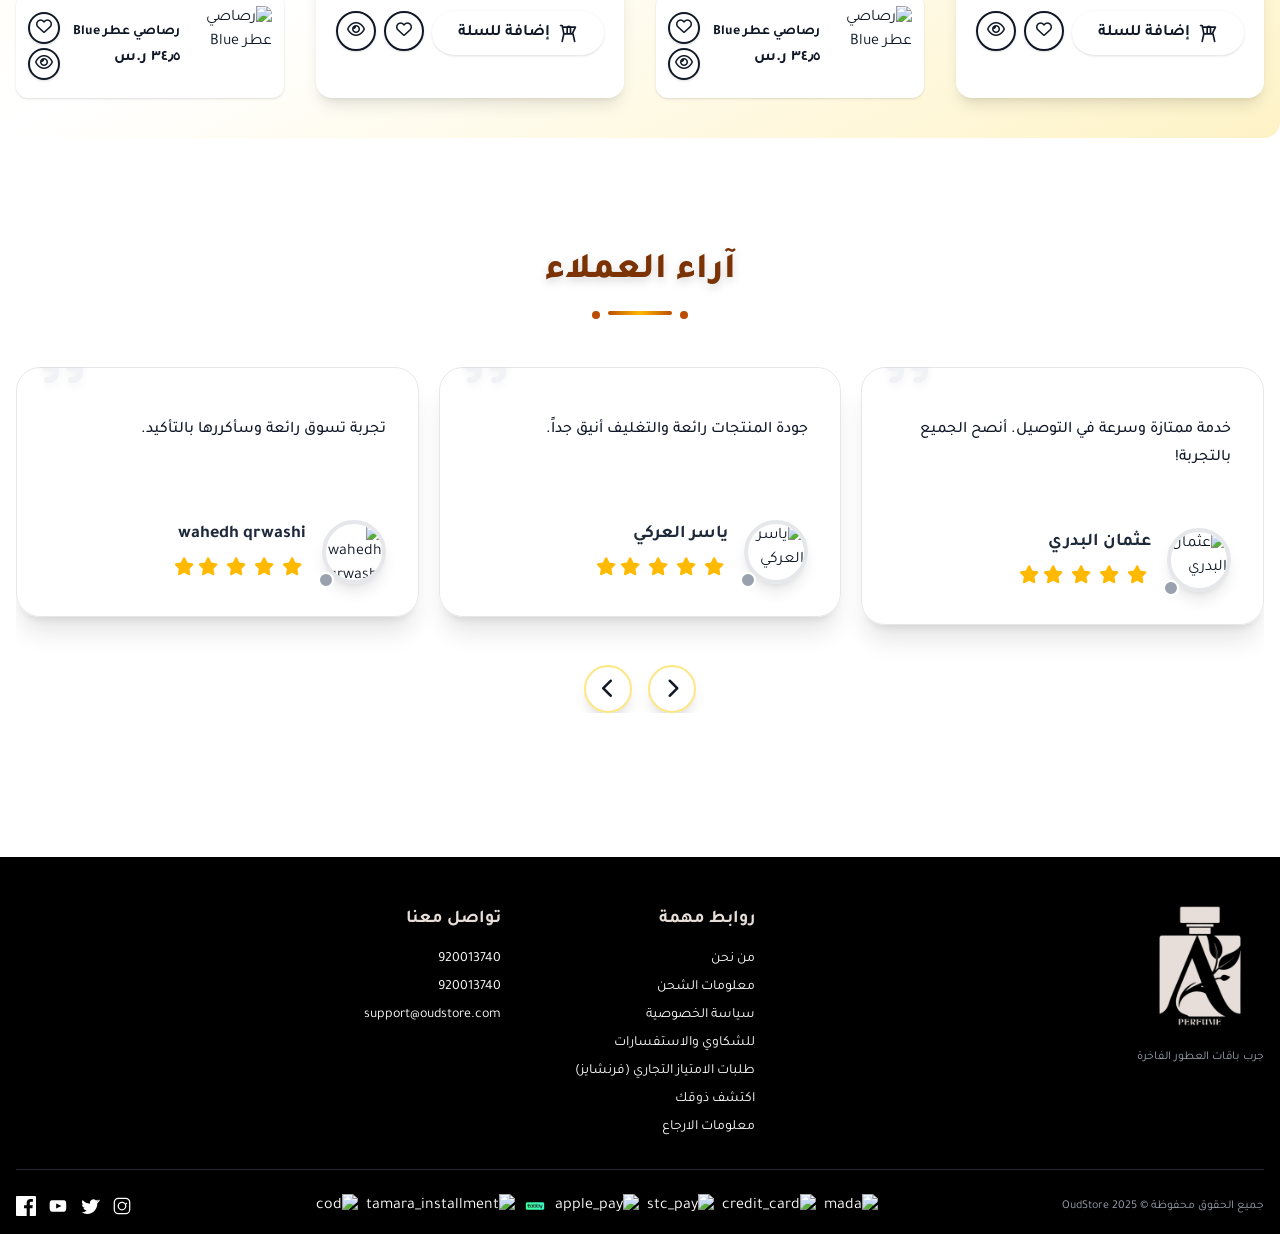
==== commit d4f2f35b: "???" ====
--- a/docs/index.html
+++ b/docs/index.html
@@ -1572,6 +1572,667 @@
         
       </div>
       
+    </div>
+  </section>
+
+
+
+
+
+
+
+
+
+
+
+         <!-- قسم المنتجات المتحركة -->
+     <section class="container mx-auto my-16 px-4">
+       <div class="mb-8 home-block-title">
+         <div>
+           <h2 class="text-center text-2xl lg:text-3xl font-bold leading-tight">منتجاتنا المميزة</h2>
+           <span class="block w-24 h-1 bg-amber-900 rounded mx-auto mt-4"></span>
+         </div>
+       </div>
+       
+       <div class="swiper products-swiper" data-loop="true">
+         <div class="swiper-wrapper">
+          
+                   <!-- منتج 1 -->
+           <div class="swiper-slide">
+             <div class="product-entry edges-curve-2 f_shadow p-3 md:p-4 curved-xl bg-transparent hover:shadow-2xl transition-all duration-300 border-2 border-gray-200 hover:border-amber-400 rounded-2xl overflow-hidden">
+             <div class="product-entry__image flex-1">
+               <a href="#" class="block relative">
+                 <img class="aspect-1/1 hover:scale-106 zoom-100 !transition-all !duration-300 h-full w-full object-cover rounded-xl" src="./perfumes/1.jpg" alt="لهيب العود">
+               </a>
+             </div>
+             
+             <div class="f_product-footer donating-wrap mt-3 md:mt-4">
+               <div>
+                 <h3 class="product-entry__title max-w-full font-bold text-base md:text-lg">
+                   <a href="#" class="text-gray-800 hover:text-amber-600 transition-colors">لهيب العود</a>
+                 </h3>
+                 <p class="text-xs text-gray-600 mt-1">رفيقك في كل مكان</p>
+               </div>
+             </div>
+             
+             <div class="px-[7%] mt-2 md:mt-3">
+               <h4 class="inline-block font-bold text-base md:text-lg lg:text-xl !leading-none">230 <span class="text-xxs ps-0.5">ر.س</span></h4>
+             </div>
+             
+             <div class="flex items-center gap-2 mt-3 md:mt-4">
+               <button class="btn--add-to-cart w-full bg-gray-800 text-white py-2 md:py-3 px-3 md:px-4 rounded-xl hover:bg-gray-700 active:scale-95 transition-all duration-300 flex items-center justify-center gap-1 md:gap-2 text-xs md:text-sm">
+                 <i class="fas fa-shopping-bag text-sm md:text-base"></i>
+                 <span>أضف للسلة</span>
+               </button>
+               <a href="#" class="btn--wishlist w-10 h-10 md:w-12 md:h-12 bg-gray-100 rounded-xl hover:bg-gray-200 transition-all duration-300 flex items-center justify-center">
+                 <i class="fas fa-heart text-lg md:text-xl text-gray-600"></i>
+               </a>
+             </div>
+           </div>
+           </div>
+          
+            <!-- منتج 2 -->
+           <div class="swiper-slide">
+             <div class="product-entry edges-curve-2 f_shadow p-3 md:p-4 curved-xl bg-transparent hover:shadow-2xl transition-all duration-300 border-2 border-gray-200 hover:border-amber-400 rounded-2xl overflow-hidden">
+             <div class="product-entry__image flex-1">
+               <a href="#" class="block relative">
+                 <img class="aspect-1/1 hover:scale-106 zoom-100 !transition-all !duration-300 h-full w-full object-cover rounded-xl" src="./perfumes/2.jpg" alt="ذوق">
+               </a>
+             </div>
+             
+             <div class="f_product-footer donating-wrap mt-3 md:mt-4">
+               <div>
+                 <h3 class="product-entry__title max-w-full font-bold text-base md:text-lg">
+                   <a href="#" class="text-gray-800 hover:text-amber-600 transition-colors">ذوق</a>
+                 </h3>
+                 <p class="text-xs text-gray-600 mt-1">أبهر جميع من حولك بتميزك</p>
+               </div>
+             </div>
+             
+             <div class="px-[7%] mt-2 md:mt-3">
+               <h4 class="inline-block font-bold text-base md:text-lg lg:text-xl !leading-none">230 <span class="text-xxs ps-0.5">ر.س</span></h4>
+             </div>
+             
+             <div class="flex items-center gap-2 mt-3 md:mt-4">
+               <button class="btn--add-to-cart w-full bg-gray-800 text-white py-2 md:py-3 px-3 md:px-4 rounded-xl hover:bg-gray-700 active:scale-95 transition-all duration-300 flex items-center justify-center gap-1 md:gap-2 text-xs md:text-sm">
+                 <i class="fas fa-shopping-bag text-sm md:text-base"></i>
+                 <span>أضف للسلة</span>
+               </button>
+               <a href="#" class="btn--wishlist w-10 h-10 md:w-12 md:h-12 bg-gray-100 rounded-xl hover:bg-gray-200 transition-all duration-300 flex items-center justify-center">
+                 <i class="fas fa-heart text-lg md:text-xl text-gray-600"></i>
+               </a>
+             </div>
+           </div>
+           </div>
+          
+                   <!-- منتج 3 -->
+           <div class="swiper-slide">
+             <div class="product-entry edges-curve-2 f_shadow p-3 md:p-4 curved-xl bg-transparent hover:shadow-2xl transition-all duration-300 border-2 border-gray-200 hover:border-amber-400 rounded-2xl overflow-hidden">
+             <div class="product-entry__image flex-1">
+               <a href="#" class="block relative">
+                 <img class="aspect-1/1 hover:scale-106 zoom-100 !transition-all !duration-300 h-full w-full object-cover rounded-xl" src="./perfumes/3.jpg" alt="عطر نجد">
+                 <div class="f_promotion-title absolute top-2 right-2 bg-red-500 text-white text-xs px-2 py-1 rounded">عطر يبرز فخامتك</div>
+               </a>
+             </div>
+             
+             <div class="f_product-footer donating-wrap mt-3 md:mt-4">
+               <div>
+                 <h3 class="product-entry__title max-w-full font-bold text-base md:text-lg">
+                   <a href="#" class="text-gray-800 hover:text-amber-600 transition-colors">عطر نجد</a>
+                 </h3>
+                 <p class="text-xs text-gray-600 mt-1">خصم لفترة محدودة</p>
+               </div>
+             </div>
+             
+             <div class="px-[7%] mt-2 md:mt-3">
+               <div>
+                 <span class="text-base md:text-lg lg:text-xl text-red-500 line-through leading-none">299</span>
+                 <h4 class="inline-block font-bold text-base md:text-lg lg:text-xl !leading-none">199 <span class="text-xxs ps-0.5">ر.س</span></h4>
+               </div>
+             </div>
+             
+             <div class="flex items-center gap-2 mt-3 md:mt-4">
+               <button class="btn--add-to-cart w-full bg-gray-800 text-white py-2 md:py-3 px-3 md:px-4 rounded-xl hover:bg-gray-700 active:scale-95 transition-all duration-300 flex items-center justify-center gap-1 md:gap-2 text-xs md:text-sm">
+                 <i class="fas fa-shopping-bag text-sm md:text-base"></i>
+                 <span>أضف للسلة</span>
+               </button>
+               <a href="#" class="btn--wishlist w-10 h-10 md:w-12 md:h-12 bg-gray-100 rounded-xl hover:bg-gray-200 transition-all duration-300 flex items-center justify-center">
+                 <i class="fas fa-heart text-lg md:text-xl text-gray-600"></i>
+               </a>
+             </div>
+           </div>
+           </div>
+          
+                   <!-- منتج 4 (نفدت الكمية) -->
+           <div class="swiper-slide">
+             <div class="product-entry edges-curve-2 f_shadow p-3 md:p-4 curved-xl bg-transparent hover:shadow-2xl transition-all duration-300 opacity-75 border-2 border-gray-300 hover:border-gray-400 rounded-2xl overflow-hidden">
+             <div class="product-entry__image flex-1">
+               <a href="#" class="block relative">
+                 <img class="aspect-1/1 hover:scale-106 zoom-100 !transition-all !duration-300 h-full w-full object-cover rounded-xl" src="./perfumes/4.jpg" alt="La Lune">
+                 <div class="f_promotion-title absolute top-2 right-2 bg-red-500 text-white text-xs px-2 py-1 rounded">كود خصم AZ - والشحن مجانا</div>
+               </a>
+             </div>
+             
+             <div class="f_product-footer donating-wrap mt-3 md:mt-4">
+               <div>
+                 <h3 class="product-entry__title max-w-full font-bold text-base md:text-lg">
+                   <a href="#" class="text-gray-800 hover:text-amber-600 transition-colors">La Lune</a>
+                 </h3>
+                 <p class="text-xs text-gray-600 mt-1">كالقمر، يدهشك كل ليلة</p>
+               </div>
+             </div>
+             
+             <div class="px-[7%] mt-2 md:mt-3">
+               <h4 class="inline-block font-bold text-base md:text-lg lg:text-xl !leading-none">230 <span class="text-xxs ps-0.5">ر.س</span></h4>
+             </div>
+             
+             <div class="flex items-center gap-2 mt-3 md:mt-4">
+               <button class="btn--add-to-cart w-full bg-gray-300 text-gray-500 py-2 md:py-3 px-3 md:px-4 rounded-xl cursor-not-allowed transition-all duration-300 flex items-center justify-center gap-1 md:gap-2 text-xs md:text-sm" disabled>
+                 <span>نفدت الكمية</span>
+               </button>
+               <a href="#" class="btn--wishlist w-10 h-10 md:w-12 md:h-12 bg-gray-100 rounded-xl hover:bg-gray-200 transition-all duration-300 flex items-center justify-center">
+                 <i class="fas fa-heart text-lg md:text-xl text-gray-600"></i>
+               </a>
+             </div>
+           </div>
+           </div>
+          
+           <!-- منتج 5 -->
+           <div class="swiper-slide">
+             <div class="product-entry edges-curve-2 f_shadow p-3 md:p-4 curved-xl bg-transparent hover:shadow-2xl transition-all duration-300 border-2 border-gray-200 hover:border-amber-400 rounded-2xl overflow-hidden">
+               <div class="product-entry__image flex-1">
+                 <a href="#" class="block relative">
+                   <img class="aspect-1/1 hover:scale-106 zoom-100 !transition-all !duration-300 h-full w-full object-cover rounded-xl" src="./perfumes/5.jpg" alt="عطر فاخر">
+                   <div class="f_promotion-title absolute top-2 right-2 bg-green-500 text-white text-xs px-2 py-1 rounded">جديد</div>
+                 </a>
+               </div>
+               
+               <div class="f_product-footer donating-wrap mt-3 md:mt-4">
+                 <div>
+                   <h3 class="product-entry__title max-w-full font-bold text-base md:text-lg">
+                     <a href="#" class="text-gray-800 hover:text-amber-600 transition-colors">عطر فاخر</a>
+                   </h3>
+                   <p class="text-xs text-gray-600 mt-1">رائحة لا تُنسى</p>
+                 </div>
+               </div>
+               
+               <div class="px-[7%] mt-2 md:mt-3">
+                 <h4 class="inline-block font-bold text-base md:text-lg lg:text-xl !leading-none">350 <span class="text-xxs ps-0.5">ر.س</span></h4>
+               </div>
+               
+               <div class="flex items-center gap-2 mt-3 md:mt-4">
+                 <button class="btn--add-to-cart w-full bg-gray-800 text-white py-2 md:py-3 px-3 md:px-4 rounded-xl hover:bg-gray-700 active:scale-95 transition-all duration-300 flex items-center justify-center gap-1 md:gap-2 text-xs md:text-sm">
+                   <i class="fas fa-shopping-bag text-sm md:text-base"></i>
+                   <span>أضف للسلة</span>
+                 </button>
+                 <a href="#" class="btn--wishlist w-10 h-10 md:w-12 md:h-12 bg-gray-100 rounded-xl hover:bg-gray-200 transition-all duration-300 flex items-center justify-center">
+                   <i class="fas fa-heart text-lg md:text-xl text-gray-600"></i>
+                 </a>
+               </div>
+             </div>
+           </div>
+          
+           <!-- منتج 6 -->
+           <div class="swiper-slide">
+             <div class="product-entry edges-curve-2 f_shadow p-3 md:p-4 curved-xl bg-transparent hover:shadow-2xl transition-all duration-300 border-2 border-gray-200 hover:border-amber-400 rounded-2xl overflow-hidden">
+               <div class="product-entry__image flex-1">
+                 <a href="#" class="block relative">
+                   <img class="aspect-1/1 hover:scale-106 zoom-100 !transition-all !duration-300 h-full w-full object-cover rounded-xl" src="./perfumes/6.jpg" alt="عطر كلاسيكي">
+                   <div class="f_promotion-title absolute top-2 right-2 bg-blue-500 text-white text-xs px-2 py-1 rounded">الأكثر مبيعاً</div>
+                 </a>
+               </div>
+               
+               <div class="f_product-footer donating-wrap mt-3 md:mt-4">
+                 <div>
+                   <h3 class="product-entry__title max-w-full font-bold text-base md:text-lg">
+                     <a href="#" class="text-gray-800 hover:text-amber-600 transition-colors">عطر كلاسيكي</a>
+                   </h3>
+                   <p class="text-xs text-gray-600 mt-1">أناقة خالدة</p>
+                 </div>
+               </div>
+               
+               <div class="px-[7%] mt-2 md:mt-3">
+                 <div>
+                   <span class="text-base md:text-lg lg:text-xl text-red-500 line-through leading-none">450</span>
+                   <h4 class="inline-block font-bold text-base md:text-lg lg:text-xl !leading-none">320 <span class="text-xxs ps-0.5">ر.س</span></h4>
+                 </div>
+               </div>
+               
+               <div class="flex items-center gap-2 mt-3 md:mt-4">
+                 <button class="btn--add-to-cart w-full bg-gray-800 text-white py-2 md:py-3 px-3 md:px-4 rounded-xl hover:bg-gray-700 active:scale-95 transition-all duration-300 flex items-center justify-center gap-1 md:gap-2 text-xs md:text-sm">
+                   <i class="fas fa-shopping-bag text-sm md:text-base"></i>
+                   <span>أضف للسلة</span>
+                 </button>
+                 <a href="#" class="btn--wishlist w-10 h-10 md:w-12 md:h-12 bg-gray-100 rounded-xl hover:bg-gray-200 transition-all duration-300 flex items-center justify-center">
+                   <i class="fas fa-heart text-lg md:text-xl text-gray-600"></i>
+                 </a>
+               </div>
+             </div>
+           </div>
+          
+           <!-- منتج 7 -->
+           <div class="swiper-slide">
+             <div class="product-entry edges-curve-2 f_shadow p-3 md:p-4 curved-xl bg-transparent hover:shadow-2xl transition-all duration-300 border-2 border-gray-200 hover:border-amber-400 rounded-2xl overflow-hidden">
+               <div class="product-entry__image flex-1">
+                 <a href="#" class="block relative">
+                   <img class="aspect-1/1 hover:scale-106 zoom-100 !transition-all !duration-300 h-full w-full object-cover rounded-xl" src="./perfumes/7.jpg" alt="عطر رومانسي">
+                   <div class="f_promotion-title absolute top-2 right-2 bg-pink-500 text-white text-xs px-2 py-1 rounded">عرض خاص</div>
+                 </a>
+               </div>
+               
+               <div class="f_product-footer donating-wrap mt-3 md:mt-4">
+                 <div>
+                   <h3 class="product-entry__title max-w-full font-bold text-base md:text-lg">
+                     <a href="#" class="text-gray-800 hover:text-amber-600 transition-colors">عطر رومانسي</a>
+                   </h3>
+                   <p class="text-xs text-gray-600 mt-1">للحظات خاصة</p>
+                 </div>
+               </div>
+               
+               <div class="px-[7%] mt-2 md:mt-3">
+                 <h4 class="inline-block font-bold text-base md:text-lg lg:text-xl !leading-none">280 <span class="text-xxs ps-0.5">ر.س</span></h4>
+               </div>
+               
+               <div class="flex items-center gap-2 mt-3 md:mt-4">
+                 <button class="btn--add-to-cart w-full bg-gray-800 text-white py-2 md:py-3 px-3 md:px-4 rounded-xl hover:bg-gray-700 active:scale-95 transition-all duration-300 flex items-center justify-center gap-1 md:gap-2 text-xs md:text-sm">
+                   <i class="fas fa-shopping-bag text-sm md:text-base"></i>
+                   <span>أضف للسلة</span>
+                 </button>
+                 <a href="#" class="btn--wishlist w-10 h-10 md:w-12 md:h-12 bg-gray-100 rounded-xl hover:bg-gray-200 transition-all duration-300 flex items-center justify-center">
+                   <i class="fas fa-heart text-lg md:text-xl text-gray-600"></i>
+                 </a>
+               </div>
+             </div>
+           </div>
+          
+           <!-- منتج 8 -->
+           <div class="swiper-slide">
+             <div class="product-entry edges-curve-2 f_shadow p-3 md:p-4 curved-xl bg-transparent hover:shadow-2xl transition-all duration-300 border-2 border-gray-200 hover:border-amber-400 rounded-2xl overflow-hidden">
+               <div class="product-entry__image flex-1">
+                 <a href="#" class="block relative">
+                   <img class="aspect-1/1 hover:scale-106 zoom-100 !transition-all !duration-300 h-full w-full object-cover rounded-xl" src="./perfumes/8.jpg" alt="عطر فريد">
+                   <div class="f_promotion-title absolute top-2 right-2 bg-purple-500 text-white text-xs px-2 py-1 rounded">محدود</div>
+                 </a>
+               </div>
+               
+               <div class="f_product-footer donating-wrap mt-3 md:mt-4">
+                 <div>
+                   <h3 class="product-entry__title max-w-full font-bold text-base md:text-lg">
+                     <a href="#" class="text-gray-800 hover:text-amber-600 transition-colors">عطر فريد</a>
+                   </h3>
+                   <p class="text-xs text-gray-600 mt-1">إصدار محدود</p>
+                 </div>
+               </div>
+               
+               <div class="px-[7%] mt-2 md:mt-3">
+                 <div>
+                   <span class="text-base md:text-lg lg:text-xl text-red-500 line-through leading-none">600</span>
+                   <h4 class="inline-block font-bold text-base md:text-lg lg:text-xl !leading-none">420 <span class="text-xxs ps-0.5">ر.س</span></h4>
+                 </div>
+               </div>
+               
+               <div class="flex items-center gap-2 mt-3 md:mt-4">
+                 <button class="btn--add-to-cart w-full bg-gray-800 text-white py-2 md:py-3 px-3 md:px-4 rounded-xl hover:bg-gray-700 active:scale-95 transition-all duration-300 flex items-center justify-center gap-1 md:gap-2 text-xs md:text-sm">
+                   <i class="fas fa-shopping-bag text-sm md:text-base"></i>
+                   <span>أضف للسلة</span>
+                 </button>
+                 <a href="#" class="btn--wishlist w-10 h-10 md:w-12 md:h-12 bg-gray-100 rounded-xl hover:bg-gray-200 transition-all duration-300 flex items-center justify-center">
+                   <i class="fas fa-heart text-lg md:text-xl text-gray-600"></i>
+                 </a>
+               </div>
+             </div>
+           </div>
+          
+        </div>
+      </div>
+      
+      <!-- أزرار التنقل -->
+      <!-- <div class="swiper-button-next products-next"></div>
+      <div class="swiper-button-prev products-prev"></div> -->
+      
+      <!-- مؤشرات النقاط -->
+      <div class="swiper-pagination products-pagination mt-6"></div>
+    </section>
+
+
+
+  
+  <!-- متحرك الأكثر مبيعاً -->
+  <section class="container mx-auto">
+    <div class="mb-8 home-block-title">
+      <div>
+        <h2 class="text-center text-2xl lg:text-3xl font-bold leading-tight">الأكثر مبيعاً</h2>
+        <span class="block w-24 h-1 bg-amber-900 rounded mx-auto mt-4"></span>
+      </div>
+    </div>
+    
+    <!-- Swiper Container -->
+    <div class="swiper best-sellers-swiper relative">
+      <div class="swiper-wrapper">
+              <!-- كرت منتج (كرر مع التعديلات) -->
+        <div class="swiper-slide">
+          <div class="relative bg-white rounded-2xl group hover:shadow-2xl transition h-full p-4">
+        <!-- صورة المنتج -->
+        <div class="relative w-full h-66 mb-4 overflow-hidden rounded-xl">
+          <img src="./perfumes/1.jpg" alt="اروقيت بينك" class="w-full h-full object-cover group-hover:scale-110 transition duration-300">
+          
+          <!-- أزرار التفاعل -->
+          <div class="absolute flex flex-col gap-2" style="bottom: 0.5rem; right: 50%; transform: translateX(50%);">
+            <button onclick="openProductModal('عود الأمسيات', './perfumes/1.jpg', '159', '499', '200 مل', 'عطر فاخر برائحة المسك والعود، مثالي للأمسيات الرومانسية والمناسبات الخاصة.')" class="w-10 h-10 flex items-center justify-center rounded-full bg-gradient-to-r from-amber-500 to-orange-500 shadow-lg border-2 border-white/20 backdrop-blur-sm transition-all duration-300 hover:scale-110 hover:shadow-xl hover:from-amber-600 hover:to-orange-600 active:scale-95" title="عرض سريع">
+              <i class="fas fa-eye text-black text-sm drop-shadow-sm" style="font-size: 1.2rem;"></i>
+            </button>
+          </div>
+          <div class="absolute top-2 left-2 flex flex-col gap-2">
+          <button class="w-8 h-8 flex items-center justify-center rounded-full bg-white/90 backdrop-blur-sm border transition hover:bg-white" title="إضافة للمفضلة">
+            <i class="fas fa-heart text-sm"></i>
+          </button>
+          </div>
+        </div>
+
+        <!-- معلومات المنتج -->
+        <div class="space-y-3">
+          <div class="flex items-center justify-between">
+            <h3 class="font-bold text-lg text-gray-800">عود الأمسيات</h3>
+            <span class="text-sm text-gray-500 px-2 py-1 rounded">200 مل</span>
+          </div>
+          
+          <div class="flex items-center justify-start">
+            <span class="text-gray-900 font-bold text-xl">159 ر.س</span>
+            <span class="line-through text-gray-400 text-sm absolute" style="right:4rem; bottom: 4rem;">499 ر.س</span>
+          </div>
+          
+          <button class="w-full py-3 rounded-lg bg-black text-white font-bold transition hover:bg-gray-800 active:scale-95">
+            اشترِ الآن
+          </button>
+          </div>
+        </div>
+      </div>
+      <!-- منتج 2 -->
+      <div class="swiper-slide">
+        <div class="relative bg-white rounded-2xl group hover:shadow-2xl transition h-full p-4">
+        <!-- صورة المنتج -->
+        <div class="relative w-full h-66 mb-4 overflow-hidden rounded-xl">
+          <img src="./perfumes/2.jpg" alt="مسك الغيم" class="w-full h-full object-cover group-hover:scale-110 transition duration-300">
+          
+          <!-- أزرار التفاعل -->
+          <div class="absolute flex flex-col gap-2" style="bottom: 0.5rem; right: 50%; transform: translateX(50%);">
+            <button onclick="openProductModal('مسك الغيم', './perfumes/2.jpg', '149', '199', '100 مل', 'عطر ناعم برائحة المسك الأبيض، مثالي للاستخدام اليومي والمناسبات العادية.')" class="w-10 h-10 flex items-center justify-center rounded-full bg-gradient-to-r from-amber-500 to-orange-500 shadow-lg border-2 border-white/20 backdrop-blur-sm transition-all duration-300 hover:scale-110 hover:shadow-xl hover:from-amber-600 hover:to-orange-600 active:scale-95" title="عرض سريع">
+              <i class="fas fa-eye text-black text-sm drop-shadow-sm" style="font-size: 1.2rem;"></i>
+            </button>
+          </div>
+          <div class="absolute top-2 left-2 flex flex-col gap-2">
+            <button class="w-8 h-8 flex items-center justify-center rounded-full bg-white/90 backdrop-blur-sm border transition hover:bg-white" title="إضافة للمفضلة">
+              <i class="fas fa-heart text-sm"></i>
+            </button>
+          </div>
+        </div>
+
+        <!-- معلومات المنتج -->
+        <div class="space-y-3">
+          <div class="flex items-center justify-between">
+            <h3 class="font-bold text-lg text-gray-800">مسك الغيم</h3>
+            <span class="text-sm text-gray-500 px-2 py-1 rounded">100 مل</span>
+          </div>
+          
+          <div class="flex items-center justify-start">
+            <span class="text-gray-900 font-bold text-xl">149 ر.س</span>
+            <span class="line-through text-gray-400 text-sm absolute" style="right:4rem; bottom: 4rem;">199 ر.س</span>
+          </div>
+          
+          <button class="w-full py-3 rounded-lg bg-black text-white font-bold transition hover:bg-gray-800 active:scale-95">
+            اشترِ الآن
+          </button>
+          </div>
+        </div>
+      </div>
+      <!-- منتج 3 -->
+      <div class="swiper-slide">
+        <div class="relative bg-white rounded-2xl group hover:shadow-2xl transition h-full p-4">
+        <!-- صورة المنتج -->
+        <div class="relative w-full h-66 mb-4 overflow-hidden rounded-xl">
+          <img src="./perfumes/3.jpg" alt="ليالي باريس" class="w-full h-full object-cover group-hover:scale-110 transition duration-300">
+          
+          <!-- أزرار التفاعل -->
+          <div class="absolute flex flex-col gap-2" style="bottom: 0.5rem; right: 50%; transform: translateX(50%);">
+            <button onclick="openProductModal('ليالي باريس', './perfumes/3.jpg', '129', '499', '200 مل', 'عطر رومانسي برائحة الورد والياسمين، يحمل عبق باريس في كل رشّة.')" class="w-10 h-10 flex items-center justify-center rounded-full bg-gradient-to-r from-amber-500 to-orange-500 shadow-lg border-2 border-white/20 backdrop-blur-sm transition-all duration-300 hover:scale-110 hover:shadow-xl hover:from-amber-600 hover:to-orange-600 active:scale-95" title="عرض سريع">
+              <i class="fas fa-eye text-black text-sm drop-shadow-sm" style="font-size: 1.2rem;"></i>
+            </button>
+          </div>
+          <div class="absolute top-2 left-2 flex flex-col gap-2">
+            <button class="w-8 h-8 flex items-center justify-center rounded-full bg-white/90 backdrop-blur-sm border transition hover:bg-white" title="إضافة للمفضلة">
+              <i class="fas fa-heart text-sm"></i>
+            </button>
+          </div>
+        </div>
+
+        <!-- معلومات المنتج -->
+        <div class="space-y-3">
+          <div class="flex items-center justify-between">
+            <h3 class="font-bold text-lg text-gray-800">ليالي باريس</h3>
+            <span class="text-sm text-gray-500 px-2 py-1 rounded">200 مل</span>
+          </div>
+          
+          <div class="flex items-center justify-start">
+            <span class="text-gray-900 font-bold text-xl">129 ر.س</span>
+            <span class="line-through text-gray-400 text-sm absolute" style="right:4rem; bottom: 4rem;">499 ر.س</span>
+          </div>
+          
+          <button class="w-full py-3 rounded-lg bg-black text-white font-bold transition hover:bg-gray-800 active:scale-95">
+            اشترِ الآن
+          </button>
+          </div>
+        </div>
+      </div>
+      <!-- منتج 4 -->
+      <div class="swiper-slide">
+        <div class="relative bg-white rounded-2xl group hover:shadow-2xl transition h-full p-4">
+        <!-- صورة المنتج -->
+        <div class="relative w-full h-66 mb-4 overflow-hidden rounded-xl">
+          <img src="./perfumes/4.jpg" alt="سحر الشرق" class="w-full h-full object-cover group-hover:scale-110 transition duration-300">
+          
+          <!-- أزرار التفاعل -->
+          <div class="absolute flex flex-col gap-2" style="bottom: 0.5rem; right: 50%; transform: translateX(50%);">
+            <button onclick="openProductModal('سحر الشرق', './perfumes/4.jpg', '149', '499', '200 مل', 'عطر شرقي فاخر يجمع بين العود والمسك والورد، يحمل أسرار الشرق في كل رشّة.')" class="w-10 h-10 flex items-center justify-center rounded-full bg-gradient-to-r from-amber-500 to-orange-500 shadow-lg border-2 border-white/20 backdrop-blur-sm transition-all duration-300 hover:scale-110 hover:shadow-xl hover:from-amber-600 hover:to-orange-600 active:scale-95" title="عرض سريع">
+              <i class="fas fa-eye text-black text-sm drop-shadow-sm" style="font-size: 1.2rem;"></i>
+            </button>
+          </div>
+          <div class="absolute top-2 left-2 flex flex-col gap-2">
+            <button class="w-8 h-8 flex items-center justify-center rounded-full bg-white/90 backdrop-blur-sm border transition hover:bg-white" title="إضافة للمفضلة">
+              <i class="fas fa-heart text-sm"></i>
+            </button>
+          </div>
+        </div>
+
+        <!-- معلومات المنتج -->
+        <div class="space-y-3">
+          <div class="flex items-center justify-between">
+            <h3 class="font-bold text-lg text-gray-800">سحر الشرق</h3>
+            <span class="text-sm text-gray-500 px-2 py-1 rounded">200 مل</span>
+          </div>
+          
+          <div class="flex items-center justify-start">
+            <span class="text-gray-900 font-bold text-xl">149 ر.س</span>
+            <span class="line-through text-gray-400 text-sm absolute" style="right:4rem; bottom: 4rem;">499 ر.س</span>
+          </div>
+          
+          <button class="w-full py-3 rounded-lg bg-black text-white font-bold transition hover:bg-gray-800 active:scale-95">
+            اشترِ الآن
+          </button>
+          </div>
+        </div>
+      </div>
+      <!-- منتج 5 (نفدت الكمية) -->
+      <div class="swiper-slide">
+        <div class="relative bg-white rounded-2xl group hover:shadow-2xl transition h-full p-4 opacity-60">
+        <!-- صورة المنتج -->
+        <div class="relative w-full h-66 mb-4 overflow-hidden rounded-xl">
+          <img src="./perfumes/5.jpg" alt="قريس اريك" class="w-full h-full object-cover group-hover:scale-110 transition duration-300">
+          <div class="absolute top-2 right-2 bg-gray-700 text-white text-xs px-2 py-1 rounded z-10">الأكثر مبيعاً</div>
+          <div class="absolute top-2 left-2 bg-red-100 text-red-500 text-xs px-2 py-1 rounded z-10">نفدت الكمية</div>
+          
+          <!-- أزرار التفاعل -->
+          <div class="absolute flex flex-col gap-2" style="bottom: 0.5rem; right: 50%; transform: translateX(50%);">
+            <button onclick="openProductModal('قريس اريك', './perfumes/5.jpg', '129', '275', '200 مل', 'عطر فاخر برائحة العود الأسود والمسك، مثالي للرجال الأنيقين.')" class="w-10 h-10 flex items-center justify-center rounded-full bg-gradient-to-r from-amber-500 to-orange-500 shadow-lg border-2 border-white/20 backdrop-blur-sm transition-all duration-300 hover:scale-110 hover:shadow-xl hover:from-amber-600 hover:to-orange-600 active:scale-95" title="عرض سريع">
+              <i class="fas fa-eye text-black text-sm drop-shadow-sm" style="font-size: 1.2rem;"></i>
+            </button>
+          </div>
+          <div class="absolute top-2 left-2 flex flex-col gap-2" style="left: 1rem; top: 2.5rem;">
+            <button class="w-8 h-8 flex items-center justify-center rounded-full bg-white/90 backdrop-blur-sm border transition hover:bg-white" title="إضافة للمفضلة" disabled>
+              <i class="fas fa-heart text-sm"></i>
+            </button>
+          </div>
+        </div>
+
+        <!-- معلومات المنتج -->
+        <div class="space-y-3">
+          <div class="flex items-center justify-between">
+            <h3 class="font-bold text-lg text-gray-800">قريس اريك</h3>
+            <span class="text-sm text-gray-500 px-2 py-1 rounded">200 مل</span>
+          </div>
+          
+          <div class="flex items-center justify-start">
+            <span class="text-gray-900 font-bold text-xl">129 ر.س</span>
+            <span class="line-through text-gray-400 text-sm absolute" style="right:4rem; bottom: 4rem;">275 ر.س</span>
+          </div>
+          
+          <button class="w-full py-3 rounded-lg bg-gray-300 text-gray-500 font-bold cursor-not-allowed" disabled>
+            نفدت الكمية
+          </button>
+          </div>
+        </div>
+      </div>
+      <!-- منتج 6 -->
+      <div class="swiper-slide">
+        <div class="relative bg-white rounded-2xl group hover:shadow-2xl transition h-full p-4">
+        <!-- صورة المنتج -->
+        <div class="relative w-full h-66 mb-4 overflow-hidden rounded-xl">
+          <img src="./perfumes/6.jpg" alt="طيف العنبر" class="w-full h-full object-cover group-hover:scale-110 transition duration-300">
+          <!-- أزرار التفاعل -->
+          <div class="absolute flex flex-col gap-2" style="bottom: 0.5rem; right: 50%; transform: translateX(50%);">
+            <button onclick="openProductModal('طيف العنبر', './perfumes/6.jpg', '129', '249', '200 مل', 'عطر عصري برائحة الحمضيات والزهور البيضاء، مثالي للنساء العصرية.')" class="w-10 h-10 flex items-center justify-center rounded-full bg-gradient-to-r from-amber-500 to-orange-500 shadow-lg border-2 border-white/20 backdrop-blur-sm transition-all duration-300 hover:scale-110 hover:shadow-xl hover:from-amber-600 hover:to-orange-600 active:scale-95" title="عرض سريع">
+              <i class="fas fa-eye text-black text-sm drop-shadow-sm" style="font-size: 1.2rem;"></i>
+            </button>
+          </div>
+          <div class="absolute flex flex-col gap-2" style="left: 1rem; top: 2.5rem;">
+            <button class="w-8 h-8 flex items-center justify-center rounded-full bg-white/90 backdrop-blur-sm border transition hover:bg-white" title="إضافة للمفضلة">
+              <i class="fas fa-heart text-sm"></i>
+            </button>
+          </div>
+        </div>
+        <!-- معلومات المنتج -->
+        <div class="space-y-3">
+          <div class="flex items-center justify-between">
+            <h3 class="font-bold text-lg text-gray-800">طيف العنبر </h3>
+            <span class="text-sm text-gray-500 px-2 py-1 rounded">200 مل</span>
+          </div>
+          <div class="flex items-center justify-start">
+            <span class="text-gray-900 font-bold text-xl">129 ر.س</span>
+            <span class="line-through text-gray-400 text-sm absolute" style="right:4rem; bottom: 4rem;">249 ر.س</span>
+          </div>
+          <button class="w-full py-3 rounded-lg bg-black text-white font-bold transition hover:bg-gray-800 active:scale-95">اشترِ الآن</button>
+          </div>
+        </div>
+      </div>
+      <!-- منتج 7 -->
+      <div class="swiper-slide">
+        <div class="relative bg-white rounded-2xl group hover:shadow-2xl transition h-full p-4">
+        <!-- صورة المنتج -->
+        <div class="relative w-full h-66 mb-4 overflow-hidden rounded-xl">
+          <img src="./perfumes/7.jpg" alt="طيف العنبر" class="w-full h-full object-cover group-hover:scale-110 transition duration-300">
+          <!-- أزرار التفاعل -->
+          <div class="absolute flex flex-col gap-2" style="bottom: 0.5rem; right: 50%; transform: translateX(50%);">
+            <button onclick="openProductModal('طيف العنبر', './perfumes/7.jpg', '129', '275', '200 مل', 'عطر فاخر برائحة العود والمسك، يجمع بين الأناقة والجاذبية.')" class="w-10 h-10 flex items-center justify-center rounded-full bg-gradient-to-r from-amber-500 to-orange-500 shadow-lg border-2 border-white/20 backdrop-blur-sm transition-all duration-300 hover:scale-110 hover:shadow-xl hover:from-amber-600 hover:to-orange-600 active:scale-95" title="عرض سريع">
+              <i class="fas fa-eye text-black text-sm drop-shadow-sm" style="font-size: 1.2rem;"></i>
+            </button>
+          </div>
+          <div class="absolute flex flex-col gap-2" style="left: 1rem; top: 2.5rem;">
+            <button class="w-8 h-8 flex items-center justify-center rounded-full bg-white/90 backdrop-blur-sm border transition hover:bg-white" title="إضافة للمفضلة">
+              <i class="fas fa-heart text-sm"></i>
+            </button>
+          </div>
+        </div>
+        <!-- معلومات المنتج -->
+        <div class="space-y-3">
+          <div class="flex items-center justify-between">
+            <h3 class="font-bold text-lg text-gray-800">طيف العنبر</h3>
+            <span class="text-sm text-gray-500 px-2 py-1 rounded">200 مل</span>
+          </div>
+          <div class="flex items-center justify-start">
+            <span class="text-gray-900 font-bold text-xl">129 ر.س</span>
+            <span class="line-through text-gray-400 text-sm absolute" style="right:4rem; bottom: 4rem;">275 ر.س</span>
+          </div>
+          <button class="w-full py-3 rounded-lg bg-black text-white font-bold transition hover:bg-gray-800 active:scale-95">اشترِ الآن</button>
+          </div>
+        </div>
+      </div>
+      <!-- منتج 8 -->
+      <div class="swiper-slide">
+        <div class="relative bg-white rounded-2xl group hover:shadow-2xl transition h-full p-4">
+        <!-- صورة المنتج -->
+        <div class="relative w-full h-66 mb-4 overflow-hidden rounded-xl">
+          <img src="./perfumes/8.jpg" alt="طيف العنبر" class="w-full h-full object-cover group-hover:scale-110 transition duration-300">
+          <!-- أزرار التفاعل -->
+          <div class="absolute flex flex-col gap-2" style="bottom: 0.5rem; right: 50%; transform: translateX(50%);">
+            <button onclick="openProductModal('طيف العنبر', './perfumes/8.jpg', '127', '275', '200 مل', 'عطر بري جذاب برائحة الخشب والتوابل، مثالي للرجال الواثقين.')" class="w-10 h-10 flex items-center justify-center rounded-full bg-gradient-to-r from-amber-500 to-orange-500 shadow-lg border-2 border-white/20 backdrop-blur-sm transition-all duration-300 hover:scale-110 hover:shadow-xl hover:from-amber-600 hover:to-orange-600 active:scale-95" title="عرض سريع">
+              <i class="fas fa-eye text-black text-sm drop-shadow-sm" style="font-size: 1.2rem;"></i>
+            </button>
+          </div>
+          <div class="absolute flex flex-col gap-2" style="left: 1rem; top: 2.5rem;">
+            <button class="w-8 h-8 flex items-center justify-center rounded-full bg-white/90 backdrop-blur-sm border transition hover:bg-white" title="إضافة للمفضلة">
+              <i class="fas fa-heart text-sm"></i>
+            </button>
+          </div>
+        </div>
+        <!-- معلومات المنتج -->
+        <div class="space-y-3">
+          <div class="flex items-center justify-between">
+            <h3 class="font-bold text-lg text-gray-800">طيف العنبر</h3>
+            <span class="text-sm text-gray-500 px-2 py-1 rounded">200 مل</span>
+          </div>
+          <div class="flex items-center justify-start">
+            <span class="text-gray-900 font-bold text-xl">127 ر.س</span>
+            <span class="line-through text-gray-400 text-sm absolute" style="right:4rem; bottom: 4rem;">275 ر.س</span>
+          </div>
+          <button class="w-full py-3 rounded-lg bg-black text-white font-bold transition hover:bg-gray-800 active:scale-95">اشترِ الآن</button>
+        </div>
+      </div>
+    </div>
+    
+  </div>
+
+  <!-- Swiper Navigation -->
+  <div class="swiper-button-next best-sellers-next"></div>
+  <div class="swiper-button-prev best-sellers-prev"></div>
+
+    <!-- Swiper Pagination -->
+    <div class="swiper-pagination best-sellers-pagination"></div>
+  </section>
+
+
+  
+
+
+
+
+  <!-- بنر اعلاني -->
+  <section class="relative overflow-hidden my-16 fade-in visible">
+    <div class="absolute inset-0 h-full opacity-80 z-0 bg-amber-100 AdsBanner"></div>
+    <div class="container mx-auto relative z-10 flex flex-col md:flex-row items-center justify-between gap-8 py-12 px-4 md:px-12">
+      <div class="flex-1 flex flex-col items-center md:items-start text-center md:text-right">
+        <div class="flex items-center gap-3 mb-4 animate-bounce">
+          <svg class="w-8 h-8 text-amber-700" fill="none" stroke="currentColor" stroke-width="2" viewBox="0 0 24 24"><path stroke-linecap="round" stroke-linejoin="round" d="M12 3v2m0 14v2m9-9h-2M5 12H3m15.364-6.364l-1.414 1.414M6.343 17.657l-1.414 1.414m12.728 0l-1.414-1.414M6.343 6.343L4.929 4.929"/></svg>
+          <span class="text-amber-700 font-bold text-lg">جديد وحصري</span>
+        </div>
+        <h2 class="text-3xl md:text-4xl font-extrabold mb-4 drop-shadow">جرب باقات العطور الفاخرة</h2>
+        <p class="text-lg md:text-xl text-amber-800 mb-6 max-w-md">اكتشف روائحنا المميزة مع باقات العينات المختارة بعناية. جرب قبل الشراء وتمتع بتجربة عطرية لا تُنسى!</p>
+        <a href="#contact" class="inline-block bg-amber-700 hover:bg-amber-800 text-white px-8 py-3 rounded-full text-lg font-bold shadow-lg transition transform hover:scale-105 focus:outline-none focus:ring-2 focus:ring-amber-400">اطلب باقة العينات الآن</a>
+      </div>
+      <div class="flex-1 flex justify-center md:justify-end">
+        <div class="relative group">
+          <img src="./banner/2.jpg" alt="عينات العطور" class="w-full h-full object-cover rounded-3xl shadow-2xl border-8 border-white group-hover:scale-105 transition duration-500">
+          <div class="absolute -bottom-6 left-1/2 -translate-x-1/2 bg-white/80 backdrop-blur px-6 py-2 rounded-full shadow-lg text-amber-800 font-semibold text-lg group-hover:bg-amber-100 transition">توصيل سريع لجميع المدن</div>
+        </div>
+      </div>
     </div>
   </section>
 
@@ -1695,7 +2356,6 @@
            <div class="product-entry__image flex-1">
              <a href="#" class="block relative">
                <img class="aspect-1/1 hover:scale-106 zoom-100 !transition-all !duration-300 h-full w-full object-cover rounded-xl" src="./perfumes/4.jpg" alt="La Lune">
-               <div class="f_promotion-title absolute top-2 right-2 bg-red-500 text-white text-xs px-2 py-1 rounded">كود خصم AZ - والشحن مجانا</div>
              </a>
            </div>
            
@@ -1727,7 +2387,6 @@
            <div class="product-entry__image flex-1">
              <a href="#" class="block relative">
                <img class="aspect-1/1 hover:scale-106 zoom-100 !transition-all !duration-300 h-full w-full object-cover rounded-xl" src="./perfumes/5.jpg" alt="عطر الفخامة">
-               <div class="f_promotion-title absolute top-2 right-2 bg-green-500 text-white text-xs px-2 py-1 rounded">جديد</div>
              </a>
            </div>
            
@@ -1792,7 +2451,6 @@
            <div class="product-entry__image flex-1">
              <a href="#" class="block relative">
                <img class="aspect-1/1 hover:scale-106 zoom-100 !transition-all !duration-300 h-full w-full object-cover rounded-xl" src="./perfumes/7.jpg" alt="عطر الأصالة">
-               <div class="f_promotion-title absolute top-2 right-2 bg-blue-500 text-white text-xs px-2 py-1 rounded">الأكثر مبيعاً</div>
              </a>
            </div>
            
@@ -1828,7 +2486,6 @@
            <div class="product-entry__image flex-1">
              <a href="#" class="block relative">
                <img class="aspect-1/1 hover:scale-106 zoom-100 !transition-all !duration-300 h-full w-full object-cover rounded-xl" src="./perfumes/8.jpg" alt="عطر الهدوء">
-               <div class="f_promotion-title absolute top-2 right-2 bg-purple-500 text-white text-xs px-2 py-1 rounded">محدود</div>
              </a>
            </div>
            
@@ -1856,661 +2513,6 @@
            </div>
          </div>
         
-      </div>
-    </div>
-  </section>
-
-
-
-
-
-
-
-         <!-- قسم المنتجات المتحركة -->
-     <section class="container mx-auto my-16 px-4">
-       <div class="mb-8 home-block-title">
-         <div>
-           <h2 class="text-center text-2xl lg:text-3xl font-bold leading-tight">منتجاتنا المميزة</h2>
-           <span class="block w-24 h-1 bg-amber-900 rounded mx-auto mt-4"></span>
-         </div>
-       </div>
-       
-       <div class="swiper products-swiper" data-loop="true">
-         <div class="swiper-wrapper">
-          
-                   <!-- منتج 1 -->
-           <div class="swiper-slide">
-             <div class="product-entry edges-curve-2 f_shadow p-3 md:p-4 curved-xl bg-transparent hover:shadow-2xl transition-all duration-300 border-2 border-gray-200 hover:border-amber-400 rounded-2xl overflow-hidden">
-             <div class="product-entry__image flex-1">
-               <a href="#" class="block relative">
-                 <img class="aspect-1/1 hover:scale-106 zoom-100 !transition-all !duration-300 h-full w-full object-cover rounded-xl" src="./perfumes/1.jpg" alt="لهيب العود">
-               </a>
-             </div>
-             
-             <div class="f_product-footer donating-wrap mt-3 md:mt-4">
-               <div>
-                 <h3 class="product-entry__title max-w-full font-bold text-base md:text-lg">
-                   <a href="#" class="text-gray-800 hover:text-amber-600 transition-colors">لهيب العود</a>
-                 </h3>
-                 <p class="text-xs text-gray-600 mt-1">رفيقك في كل مكان</p>
-               </div>
-             </div>
-             
-             <div class="px-[7%] mt-2 md:mt-3">
-               <h4 class="inline-block font-bold text-base md:text-lg lg:text-xl !leading-none">230 <span class="text-xxs ps-0.5">ر.س</span></h4>
-             </div>
-             
-             <div class="flex items-center gap-2 mt-3 md:mt-4">
-               <button class="btn--add-to-cart w-full bg-gray-800 text-white py-2 md:py-3 px-3 md:px-4 rounded-xl hover:bg-gray-700 active:scale-95 transition-all duration-300 flex items-center justify-center gap-1 md:gap-2 text-xs md:text-sm">
-                 <i class="fas fa-shopping-bag text-sm md:text-base"></i>
-                 <span>أضف للسلة</span>
-               </button>
-               <a href="#" class="btn--wishlist w-10 h-10 md:w-12 md:h-12 bg-gray-100 rounded-xl hover:bg-gray-200 transition-all duration-300 flex items-center justify-center">
-                 <i class="fas fa-heart text-lg md:text-xl text-gray-600"></i>
-               </a>
-             </div>
-           </div>
-           </div>
-          
-            <!-- منتج 2 -->
-           <div class="swiper-slide">
-             <div class="product-entry edges-curve-2 f_shadow p-3 md:p-4 curved-xl bg-transparent hover:shadow-2xl transition-all duration-300 border-2 border-gray-200 hover:border-amber-400 rounded-2xl overflow-hidden">
-             <div class="product-entry__image flex-1">
-               <a href="#" class="block relative">
-                 <img class="aspect-1/1 hover:scale-106 zoom-100 !transition-all !duration-300 h-full w-full object-cover rounded-xl" src="./perfumes/2.jpg" alt="ذوق">
-               </a>
-             </div>
-             
-             <div class="f_product-footer donating-wrap mt-3 md:mt-4">
-               <div>
-                 <h3 class="product-entry__title max-w-full font-bold text-base md:text-lg">
-                   <a href="#" class="text-gray-800 hover:text-amber-600 transition-colors">ذوق</a>
-                 </h3>
-                 <p class="text-xs text-gray-600 mt-1">أبهر جميع من حولك بتميزك</p>
-               </div>
-             </div>
-             
-             <div class="px-[7%] mt-2 md:mt-3">
-               <h4 class="inline-block font-bold text-base md:text-lg lg:text-xl !leading-none">230 <span class="text-xxs ps-0.5">ر.س</span></h4>
-             </div>
-             
-             <div class="flex items-center gap-2 mt-3 md:mt-4">
-               <button class="btn--add-to-cart w-full bg-gray-800 text-white py-2 md:py-3 px-3 md:px-4 rounded-xl hover:bg-gray-700 active:scale-95 transition-all duration-300 flex items-center justify-center gap-1 md:gap-2 text-xs md:text-sm">
-                 <i class="fas fa-shopping-bag text-sm md:text-base"></i>
-                 <span>أضف للسلة</span>
-               </button>
-               <a href="#" class="btn--wishlist w-10 h-10 md:w-12 md:h-12 bg-gray-100 rounded-xl hover:bg-gray-200 transition-all duration-300 flex items-center justify-center">
-                 <i class="fas fa-heart text-lg md:text-xl text-gray-600"></i>
-               </a>
-             </div>
-           </div>
-           </div>
-          
-                   <!-- منتج 3 -->
-           <div class="swiper-slide">
-             <div class="product-entry edges-curve-2 f_shadow p-3 md:p-4 curved-xl bg-transparent hover:shadow-2xl transition-all duration-300 border-2 border-gray-200 hover:border-amber-400 rounded-2xl overflow-hidden">
-             <div class="product-entry__image flex-1">
-               <a href="#" class="block relative">
-                 <img class="aspect-1/1 hover:scale-106 zoom-100 !transition-all !duration-300 h-full w-full object-cover rounded-xl" src="./perfumes/3.jpg" alt="عطر نجد">
-                 <div class="f_promotion-title absolute top-2 right-2 bg-red-500 text-white text-xs px-2 py-1 rounded">عطر يبرز فخامتك</div>
-               </a>
-             </div>
-             
-             <div class="f_product-footer donating-wrap mt-3 md:mt-4">
-               <div>
-                 <h3 class="product-entry__title max-w-full font-bold text-base md:text-lg">
-                   <a href="#" class="text-gray-800 hover:text-amber-600 transition-colors">عطر نجد</a>
-                 </h3>
-                 <p class="text-xs text-gray-600 mt-1">خصم لفترة محدودة</p>
-               </div>
-             </div>
-             
-             <div class="px-[7%] mt-2 md:mt-3">
-               <div>
-                 <span class="text-base md:text-lg lg:text-xl text-red-500 line-through leading-none">299</span>
-                 <h4 class="inline-block font-bold text-base md:text-lg lg:text-xl !leading-none">199 <span class="text-xxs ps-0.5">ر.س</span></h4>
-               </div>
-             </div>
-             
-             <div class="flex items-center gap-2 mt-3 md:mt-4">
-               <button class="btn--add-to-cart w-full bg-gray-800 text-white py-2 md:py-3 px-3 md:px-4 rounded-xl hover:bg-gray-700 active:scale-95 transition-all duration-300 flex items-center justify-center gap-1 md:gap-2 text-xs md:text-sm">
-                 <i class="fas fa-shopping-bag text-sm md:text-base"></i>
-                 <span>أضف للسلة</span>
-               </button>
-               <a href="#" class="btn--wishlist w-10 h-10 md:w-12 md:h-12 bg-gray-100 rounded-xl hover:bg-gray-200 transition-all duration-300 flex items-center justify-center">
-                 <i class="fas fa-heart text-lg md:text-xl text-gray-600"></i>
-               </a>
-             </div>
-           </div>
-           </div>
-          
-                   <!-- منتج 4 (نفدت الكمية) -->
-           <div class="swiper-slide">
-             <div class="product-entry edges-curve-2 f_shadow p-3 md:p-4 curved-xl bg-transparent hover:shadow-2xl transition-all duration-300 opacity-75 border-2 border-gray-300 hover:border-gray-400 rounded-2xl overflow-hidden">
-             <div class="product-entry__image flex-1">
-               <a href="#" class="block relative">
-                 <img class="aspect-1/1 hover:scale-106 zoom-100 !transition-all !duration-300 h-full w-full object-cover rounded-xl" src="./perfumes/4.jpg" alt="La Lune">
-                 <div class="f_promotion-title absolute top-2 right-2 bg-red-500 text-white text-xs px-2 py-1 rounded">كود خصم AZ - والشحن مجانا</div>
-               </a>
-             </div>
-             
-             <div class="f_product-footer donating-wrap mt-3 md:mt-4">
-               <div>
-                 <h3 class="product-entry__title max-w-full font-bold text-base md:text-lg">
-                   <a href="#" class="text-gray-800 hover:text-amber-600 transition-colors">La Lune</a>
-                 </h3>
-                 <p class="text-xs text-gray-600 mt-1">كالقمر، يدهشك كل ليلة</p>
-               </div>
-             </div>
-             
-             <div class="px-[7%] mt-2 md:mt-3">
-               <h4 class="inline-block font-bold text-base md:text-lg lg:text-xl !leading-none">230 <span class="text-xxs ps-0.5">ر.س</span></h4>
-             </div>
-             
-             <div class="flex items-center gap-2 mt-3 md:mt-4">
-               <button class="btn--add-to-cart w-full bg-gray-300 text-gray-500 py-2 md:py-3 px-3 md:px-4 rounded-xl cursor-not-allowed transition-all duration-300 flex items-center justify-center gap-1 md:gap-2 text-xs md:text-sm" disabled>
-                 <span>نفدت الكمية</span>
-               </button>
-               <a href="#" class="btn--wishlist w-10 h-10 md:w-12 md:h-12 bg-gray-100 rounded-xl hover:bg-gray-200 transition-all duration-300 flex items-center justify-center">
-                 <i class="fas fa-heart text-lg md:text-xl text-gray-600"></i>
-               </a>
-             </div>
-           </div>
-           </div>
-          
-           <!-- منتج 5 -->
-           <div class="swiper-slide">
-             <div class="product-entry edges-curve-2 f_shadow p-3 md:p-4 curved-xl bg-transparent hover:shadow-2xl transition-all duration-300 border-2 border-gray-200 hover:border-amber-400 rounded-2xl overflow-hidden">
-               <div class="product-entry__image flex-1">
-                 <a href="#" class="block relative">
-                   <img class="aspect-1/1 hover:scale-106 zoom-100 !transition-all !duration-300 h-full w-full object-cover rounded-xl" src="./perfumes/5.jpg" alt="عطر فاخر">
-                   <div class="f_promotion-title absolute top-2 right-2 bg-green-500 text-white text-xs px-2 py-1 rounded">جديد</div>
-                 </a>
-               </div>
-               
-               <div class="f_product-footer donating-wrap mt-3 md:mt-4">
-                 <div>
-                   <h3 class="product-entry__title max-w-full font-bold text-base md:text-lg">
-                     <a href="#" class="text-gray-800 hover:text-amber-600 transition-colors">عطر فاخر</a>
-                   </h3>
-                   <p class="text-xs text-gray-600 mt-1">رائحة لا تُنسى</p>
-                 </div>
-               </div>
-               
-               <div class="px-[7%] mt-2 md:mt-3">
-                 <h4 class="inline-block font-bold text-base md:text-lg lg:text-xl !leading-none">350 <span class="text-xxs ps-0.5">ر.س</span></h4>
-               </div>
-               
-               <div class="flex items-center gap-2 mt-3 md:mt-4">
-                 <button class="btn--add-to-cart w-full bg-gray-800 text-white py-2 md:py-3 px-3 md:px-4 rounded-xl hover:bg-gray-700 active:scale-95 transition-all duration-300 flex items-center justify-center gap-1 md:gap-2 text-xs md:text-sm">
-                   <i class="fas fa-shopping-bag text-sm md:text-base"></i>
-                   <span>أضف للسلة</span>
-                 </button>
-                 <a href="#" class="btn--wishlist w-10 h-10 md:w-12 md:h-12 bg-gray-100 rounded-xl hover:bg-gray-200 transition-all duration-300 flex items-center justify-center">
-                   <i class="fas fa-heart text-lg md:text-xl text-gray-600"></i>
-                 </a>
-               </div>
-             </div>
-           </div>
-          
-           <!-- منتج 6 -->
-           <div class="swiper-slide">
-             <div class="product-entry edges-curve-2 f_shadow p-3 md:p-4 curved-xl bg-transparent hover:shadow-2xl transition-all duration-300 border-2 border-gray-200 hover:border-amber-400 rounded-2xl overflow-hidden">
-               <div class="product-entry__image flex-1">
-                 <a href="#" class="block relative">
-                   <img class="aspect-1/1 hover:scale-106 zoom-100 !transition-all !duration-300 h-full w-full object-cover rounded-xl" src="./perfumes/6.jpg" alt="عطر كلاسيكي">
-                   <div class="f_promotion-title absolute top-2 right-2 bg-blue-500 text-white text-xs px-2 py-1 rounded">الأكثر مبيعاً</div>
-                 </a>
-               </div>
-               
-               <div class="f_product-footer donating-wrap mt-3 md:mt-4">
-                 <div>
-                   <h3 class="product-entry__title max-w-full font-bold text-base md:text-lg">
-                     <a href="#" class="text-gray-800 hover:text-amber-600 transition-colors">عطر كلاسيكي</a>
-                   </h3>
-                   <p class="text-xs text-gray-600 mt-1">أناقة خالدة</p>
-                 </div>
-               </div>
-               
-               <div class="px-[7%] mt-2 md:mt-3">
-                 <div>
-                   <span class="text-base md:text-lg lg:text-xl text-red-500 line-through leading-none">450</span>
-                   <h4 class="inline-block font-bold text-base md:text-lg lg:text-xl !leading-none">320 <span class="text-xxs ps-0.5">ر.س</span></h4>
-                 </div>
-               </div>
-               
-               <div class="flex items-center gap-2 mt-3 md:mt-4">
-                 <button class="btn--add-to-cart w-full bg-gray-800 text-white py-2 md:py-3 px-3 md:px-4 rounded-xl hover:bg-gray-700 active:scale-95 transition-all duration-300 flex items-center justify-center gap-1 md:gap-2 text-xs md:text-sm">
-                   <i class="fas fa-shopping-bag text-sm md:text-base"></i>
-                   <span>أضف للسلة</span>
-                 </button>
-                 <a href="#" class="btn--wishlist w-10 h-10 md:w-12 md:h-12 bg-gray-100 rounded-xl hover:bg-gray-200 transition-all duration-300 flex items-center justify-center">
-                   <i class="fas fa-heart text-lg md:text-xl text-gray-600"></i>
-                 </a>
-               </div>
-             </div>
-           </div>
-          
-           <!-- منتج 7 -->
-           <div class="swiper-slide">
-             <div class="product-entry edges-curve-2 f_shadow p-3 md:p-4 curved-xl bg-transparent hover:shadow-2xl transition-all duration-300 border-2 border-gray-200 hover:border-amber-400 rounded-2xl overflow-hidden">
-               <div class="product-entry__image flex-1">
-                 <a href="#" class="block relative">
-                   <img class="aspect-1/1 hover:scale-106 zoom-100 !transition-all !duration-300 h-full w-full object-cover rounded-xl" src="./perfumes/7.jpg" alt="عطر رومانسي">
-                   <div class="f_promotion-title absolute top-2 right-2 bg-pink-500 text-white text-xs px-2 py-1 rounded">عرض خاص</div>
-                 </a>
-               </div>
-               
-               <div class="f_product-footer donating-wrap mt-3 md:mt-4">
-                 <div>
-                   <h3 class="product-entry__title max-w-full font-bold text-base md:text-lg">
-                     <a href="#" class="text-gray-800 hover:text-amber-600 transition-colors">عطر رومانسي</a>
-                   </h3>
-                   <p class="text-xs text-gray-600 mt-1">للحظات خاصة</p>
-                 </div>
-               </div>
-               
-               <div class="px-[7%] mt-2 md:mt-3">
-                 <h4 class="inline-block font-bold text-base md:text-lg lg:text-xl !leading-none">280 <span class="text-xxs ps-0.5">ر.س</span></h4>
-               </div>
-               
-               <div class="flex items-center gap-2 mt-3 md:mt-4">
-                 <button class="btn--add-to-cart w-full bg-gray-800 text-white py-2 md:py-3 px-3 md:px-4 rounded-xl hover:bg-gray-700 active:scale-95 transition-all duration-300 flex items-center justify-center gap-1 md:gap-2 text-xs md:text-sm">
-                   <i class="fas fa-shopping-bag text-sm md:text-base"></i>
-                   <span>أضف للسلة</span>
-                 </button>
-                 <a href="#" class="btn--wishlist w-10 h-10 md:w-12 md:h-12 bg-gray-100 rounded-xl hover:bg-gray-200 transition-all duration-300 flex items-center justify-center">
-                   <i class="fas fa-heart text-lg md:text-xl text-gray-600"></i>
-                 </a>
-               </div>
-             </div>
-           </div>
-          
-           <!-- منتج 8 -->
-           <div class="swiper-slide">
-             <div class="product-entry edges-curve-2 f_shadow p-3 md:p-4 curved-xl bg-transparent hover:shadow-2xl transition-all duration-300 border-2 border-gray-200 hover:border-amber-400 rounded-2xl overflow-hidden">
-               <div class="product-entry__image flex-1">
-                 <a href="#" class="block relative">
-                   <img class="aspect-1/1 hover:scale-106 zoom-100 !transition-all !duration-300 h-full w-full object-cover rounded-xl" src="./perfumes/8.jpg" alt="عطر فريد">
-                   <div class="f_promotion-title absolute top-2 right-2 bg-purple-500 text-white text-xs px-2 py-1 rounded">محدود</div>
-                 </a>
-               </div>
-               
-               <div class="f_product-footer donating-wrap mt-3 md:mt-4">
-                 <div>
-                   <h3 class="product-entry__title max-w-full font-bold text-base md:text-lg">
-                     <a href="#" class="text-gray-800 hover:text-amber-600 transition-colors">عطر فريد</a>
-                   </h3>
-                   <p class="text-xs text-gray-600 mt-1">إصدار محدود</p>
-                 </div>
-               </div>
-               
-               <div class="px-[7%] mt-2 md:mt-3">
-                 <div>
-                   <span class="text-base md:text-lg lg:text-xl text-red-500 line-through leading-none">600</span>
-                   <h4 class="inline-block font-bold text-base md:text-lg lg:text-xl !leading-none">420 <span class="text-xxs ps-0.5">ر.س</span></h4>
-                 </div>
-               </div>
-               
-               <div class="flex items-center gap-2 mt-3 md:mt-4">
-                 <button class="btn--add-to-cart w-full bg-gray-800 text-white py-2 md:py-3 px-3 md:px-4 rounded-xl hover:bg-gray-700 active:scale-95 transition-all duration-300 flex items-center justify-center gap-1 md:gap-2 text-xs md:text-sm">
-                   <i class="fas fa-shopping-bag text-sm md:text-base"></i>
-                   <span>أضف للسلة</span>
-                 </button>
-                 <a href="#" class="btn--wishlist w-10 h-10 md:w-12 md:h-12 bg-gray-100 rounded-xl hover:bg-gray-200 transition-all duration-300 flex items-center justify-center">
-                   <i class="fas fa-heart text-lg md:text-xl text-gray-600"></i>
-                 </a>
-               </div>
-             </div>
-           </div>
-          
-        </div>
-      </div>
-      
-      <!-- أزرار التنقل -->
-      <!-- <div class="swiper-button-next products-next"></div>
-      <div class="swiper-button-prev products-prev"></div> -->
-      
-      <!-- مؤشرات النقاط -->
-      <div class="swiper-pagination products-pagination mt-6"></div>
-    </section>
-
-
-
-
-  
-  <!-- متحرك الأكثر مبيعاً -->
-  <section class="container mx-auto">
-    <div class="mb-8 home-block-title">
-      <div>
-        <h2 class="text-center text-2xl lg:text-3xl font-bold leading-tight">الأكثر مبيعاً</h2>
-        <span class="block w-24 h-1 bg-amber-900 rounded mx-auto mt-4"></span>
-      </div>
-    </div>
-    
-    <!-- Swiper Container -->
-    <div class="swiper best-sellers-swiper relative">
-      <div class="swiper-wrapper">
-              <!-- كرت منتج (كرر مع التعديلات) -->
-        <div class="swiper-slide">
-          <div class="relative bg-white rounded-2xl group hover:shadow-2xl transition h-full p-4">
-        <!-- صورة المنتج -->
-        <div class="relative w-full h-66 mb-4 overflow-hidden rounded-xl">
-          <img src="./perfumes/1.jpg" alt="اروقيت بينك" class="w-full h-full object-cover group-hover:scale-110 transition duration-300">
-          
-          <!-- أزرار التفاعل -->
-          <div class="absolute flex flex-col gap-2" style="bottom: 0.5rem; right: 50%; transform: translateX(50%);">
-            <button onclick="openProductModal('عود الأمسيات', './perfumes/1.jpg', '159', '499', '200 مل', 'عطر فاخر برائحة المسك والعود، مثالي للأمسيات الرومانسية والمناسبات الخاصة.')" class="w-10 h-10 flex items-center justify-center rounded-full bg-gradient-to-r from-amber-500 to-orange-500 shadow-lg border-2 border-white/20 backdrop-blur-sm transition-all duration-300 hover:scale-110 hover:shadow-xl hover:from-amber-600 hover:to-orange-600 active:scale-95" title="عرض سريع">
-              <i class="fas fa-eye text-black text-sm drop-shadow-sm" style="font-size: 1.2rem;"></i>
-            </button>
-          </div>
-          <div class="absolute top-2 left-2 flex flex-col gap-2">
-          <button class="w-8 h-8 flex items-center justify-center rounded-full bg-white/90 backdrop-blur-sm border transition hover:bg-white" title="إضافة للمفضلة">
-            <i class="fas fa-heart text-sm"></i>
-          </button>
-          </div>
-        </div>
-
-        <!-- معلومات المنتج -->
-        <div class="space-y-3">
-          <div class="flex items-center justify-between">
-            <h3 class="font-bold text-lg text-gray-800">عود الأمسيات</h3>
-            <span class="text-sm text-gray-500 px-2 py-1 rounded">200 مل</span>
-          </div>
-          
-          <div class="flex items-center justify-start">
-            <span class="text-gray-900 font-bold text-xl">159 ر.س</span>
-            <span class="line-through text-gray-400 text-sm absolute" style="right:4rem; bottom: 4rem;">499 ر.س</span>
-          </div>
-          
-          <button class="w-full py-3 rounded-lg bg-black text-white font-bold transition hover:bg-gray-800 active:scale-95">
-            اشترِ الآن
-          </button>
-          </div>
-        </div>
-      </div>
-      <!-- منتج 2 -->
-      <div class="swiper-slide">
-        <div class="relative bg-white rounded-2xl group hover:shadow-2xl transition h-full p-4">
-        <!-- صورة المنتج -->
-        <div class="relative w-full h-66 mb-4 overflow-hidden rounded-xl">
-          <img src="./perfumes/2.jpg" alt="مسك الغيم" class="w-full h-full object-cover group-hover:scale-110 transition duration-300">
-          
-          <!-- أزرار التفاعل -->
-          <div class="absolute flex flex-col gap-2" style="bottom: 0.5rem; right: 50%; transform: translateX(50%);">
-            <button onclick="openProductModal('مسك الغيم', './perfumes/2.jpg', '149', '199', '100 مل', 'عطر ناعم برائحة المسك الأبيض، مثالي للاستخدام اليومي والمناسبات العادية.')" class="w-10 h-10 flex items-center justify-center rounded-full bg-gradient-to-r from-amber-500 to-orange-500 shadow-lg border-2 border-white/20 backdrop-blur-sm transition-all duration-300 hover:scale-110 hover:shadow-xl hover:from-amber-600 hover:to-orange-600 active:scale-95" title="عرض سريع">
-              <i class="fas fa-eye text-black text-sm drop-shadow-sm" style="font-size: 1.2rem;"></i>
-            </button>
-          </div>
-          <div class="absolute top-2 left-2 flex flex-col gap-2">
-            <button class="w-8 h-8 flex items-center justify-center rounded-full bg-white/90 backdrop-blur-sm border transition hover:bg-white" title="إضافة للمفضلة">
-              <i class="fas fa-heart text-sm"></i>
-            </button>
-          </div>
-        </div>
-
-        <!-- معلومات المنتج -->
-        <div class="space-y-3">
-          <div class="flex items-center justify-between">
-            <h3 class="font-bold text-lg text-gray-800">مسك الغيم</h3>
-            <span class="text-sm text-gray-500 px-2 py-1 rounded">100 مل</span>
-          </div>
-          
-          <div class="flex items-center justify-start">
-            <span class="text-gray-900 font-bold text-xl">149 ر.س</span>
-            <span class="line-through text-gray-400 text-sm absolute" style="right:4rem; bottom: 4rem;">199 ر.س</span>
-          </div>
-          
-          <button class="w-full py-3 rounded-lg bg-black text-white font-bold transition hover:bg-gray-800 active:scale-95">
-            اشترِ الآن
-          </button>
-          </div>
-        </div>
-      </div>
-      <!-- منتج 3 -->
-      <div class="swiper-slide">
-        <div class="relative bg-white rounded-2xl group hover:shadow-2xl transition h-full p-4">
-        <!-- صورة المنتج -->
-        <div class="relative w-full h-66 mb-4 overflow-hidden rounded-xl">
-          <img src="./perfumes/3.jpg" alt="ليالي باريس" class="w-full h-full object-cover group-hover:scale-110 transition duration-300">
-          
-          <!-- أزرار التفاعل -->
-          <div class="absolute flex flex-col gap-2" style="bottom: 0.5rem; right: 50%; transform: translateX(50%);">
-            <button onclick="openProductModal('ليالي باريس', './perfumes/3.jpg', '129', '499', '200 مل', 'عطر رومانسي برائحة الورد والياسمين، يحمل عبق باريس في كل رشّة.')" class="w-10 h-10 flex items-center justify-center rounded-full bg-gradient-to-r from-amber-500 to-orange-500 shadow-lg border-2 border-white/20 backdrop-blur-sm transition-all duration-300 hover:scale-110 hover:shadow-xl hover:from-amber-600 hover:to-orange-600 active:scale-95" title="عرض سريع">
-              <i class="fas fa-eye text-black text-sm drop-shadow-sm" style="font-size: 1.2rem;"></i>
-            </button>
-          </div>
-          <div class="absolute top-2 left-2 flex flex-col gap-2">
-            <button class="w-8 h-8 flex items-center justify-center rounded-full bg-white/90 backdrop-blur-sm border transition hover:bg-white" title="إضافة للمفضلة">
-              <i class="fas fa-heart text-sm"></i>
-            </button>
-          </div>
-        </div>
-
-        <!-- معلومات المنتج -->
-        <div class="space-y-3">
-          <div class="flex items-center justify-between">
-            <h3 class="font-bold text-lg text-gray-800">ليالي باريس</h3>
-            <span class="text-sm text-gray-500 px-2 py-1 rounded">200 مل</span>
-          </div>
-          
-          <div class="flex items-center justify-start">
-            <span class="text-gray-900 font-bold text-xl">129 ر.س</span>
-            <span class="line-through text-gray-400 text-sm absolute" style="right:4rem; bottom: 4rem;">499 ر.س</span>
-          </div>
-          
-          <button class="w-full py-3 rounded-lg bg-black text-white font-bold transition hover:bg-gray-800 active:scale-95">
-            اشترِ الآن
-          </button>
-          </div>
-        </div>
-      </div>
-      <!-- منتج 4 -->
-      <div class="swiper-slide">
-        <div class="relative bg-white rounded-2xl group hover:shadow-2xl transition h-full p-4">
-        <!-- صورة المنتج -->
-        <div class="relative w-full h-66 mb-4 overflow-hidden rounded-xl">
-          <img src="./perfumes/4.jpg" alt="سحر الشرق" class="w-full h-full object-cover group-hover:scale-110 transition duration-300">
-          
-          <!-- أزرار التفاعل -->
-          <div class="absolute flex flex-col gap-2" style="bottom: 0.5rem; right: 50%; transform: translateX(50%);">
-            <button onclick="openProductModal('سحر الشرق', './perfumes/4.jpg', '149', '499', '200 مل', 'عطر شرقي فاخر يجمع بين العود والمسك والورد، يحمل أسرار الشرق في كل رشّة.')" class="w-10 h-10 flex items-center justify-center rounded-full bg-gradient-to-r from-amber-500 to-orange-500 shadow-lg border-2 border-white/20 backdrop-blur-sm transition-all duration-300 hover:scale-110 hover:shadow-xl hover:from-amber-600 hover:to-orange-600 active:scale-95" title="عرض سريع">
-              <i class="fas fa-eye text-black text-sm drop-shadow-sm" style="font-size: 1.2rem;"></i>
-            </button>
-          </div>
-          <div class="absolute top-2 left-2 flex flex-col gap-2">
-            <button class="w-8 h-8 flex items-center justify-center rounded-full bg-white/90 backdrop-blur-sm border transition hover:bg-white" title="إضافة للمفضلة">
-              <i class="fas fa-heart text-sm"></i>
-            </button>
-          </div>
-        </div>
-
-        <!-- معلومات المنتج -->
-        <div class="space-y-3">
-          <div class="flex items-center justify-between">
-            <h3 class="font-bold text-lg text-gray-800">سحر الشرق</h3>
-            <span class="text-sm text-gray-500 px-2 py-1 rounded">200 مل</span>
-          </div>
-          
-          <div class="flex items-center justify-start">
-            <span class="text-gray-900 font-bold text-xl">149 ر.س</span>
-            <span class="line-through text-gray-400 text-sm absolute" style="right:4rem; bottom: 4rem;">499 ر.س</span>
-          </div>
-          
-          <button class="w-full py-3 rounded-lg bg-black text-white font-bold transition hover:bg-gray-800 active:scale-95">
-            اشترِ الآن
-          </button>
-          </div>
-        </div>
-      </div>
-      <!-- منتج 5 (نفدت الكمية) -->
-      <div class="swiper-slide">
-        <div class="relative bg-white rounded-2xl group hover:shadow-2xl transition h-full p-4 opacity-60">
-        <!-- صورة المنتج -->
-        <div class="relative w-full h-66 mb-4 overflow-hidden rounded-xl">
-          <img src="./perfumes/5.jpg" alt="قريس اريك" class="w-full h-full object-cover group-hover:scale-110 transition duration-300">
-          <div class="absolute top-2 right-2 bg-gray-700 text-white text-xs px-2 py-1 rounded z-10">الأكثر مبيعاً</div>
-          <div class="absolute top-2 left-2 bg-red-100 text-red-500 text-xs px-2 py-1 rounded z-10">نفدت الكمية</div>
-          
-          <!-- أزرار التفاعل -->
-          <div class="absolute flex flex-col gap-2" style="bottom: 0.5rem; right: 50%; transform: translateX(50%);">
-            <button onclick="openProductModal('قريس اريك', './perfumes/5.jpg', '129', '275', '200 مل', 'عطر فاخر برائحة العود الأسود والمسك، مثالي للرجال الأنيقين.')" class="w-10 h-10 flex items-center justify-center rounded-full bg-gradient-to-r from-amber-500 to-orange-500 shadow-lg border-2 border-white/20 backdrop-blur-sm transition-all duration-300 hover:scale-110 hover:shadow-xl hover:from-amber-600 hover:to-orange-600 active:scale-95" title="عرض سريع">
-              <i class="fas fa-eye text-black text-sm drop-shadow-sm" style="font-size: 1.2rem;"></i>
-            </button>
-          </div>
-          <div class="absolute top-2 left-2 flex flex-col gap-2" style="left: 1rem; top: 2.5rem;">
-            <button class="w-8 h-8 flex items-center justify-center rounded-full bg-white/90 backdrop-blur-sm border transition hover:bg-white" title="إضافة للمفضلة" disabled>
-              <i class="fas fa-heart text-sm"></i>
-            </button>
-          </div>
-        </div>
-
-        <!-- معلومات المنتج -->
-        <div class="space-y-3">
-          <div class="flex items-center justify-between">
-            <h3 class="font-bold text-lg text-gray-800">قريس اريك</h3>
-            <span class="text-sm text-gray-500 px-2 py-1 rounded">200 مل</span>
-          </div>
-          
-          <div class="flex items-center justify-start">
-            <span class="text-gray-900 font-bold text-xl">129 ر.س</span>
-            <span class="line-through text-gray-400 text-sm absolute" style="right:4rem; bottom: 4rem;">275 ر.س</span>
-          </div>
-          
-          <button class="w-full py-3 rounded-lg bg-gray-300 text-gray-500 font-bold cursor-not-allowed" disabled>
-            نفدت الكمية
-          </button>
-          </div>
-        </div>
-      </div>
-      <!-- منتج 6 -->
-      <div class="swiper-slide">
-        <div class="relative bg-white rounded-2xl group hover:shadow-2xl transition h-full p-4">
-        <!-- صورة المنتج -->
-        <div class="relative w-full h-66 mb-4 overflow-hidden rounded-xl">
-          <img src="./perfumes/6.jpg" alt="طيف العنبر" class="w-full h-full object-cover group-hover:scale-110 transition duration-300">
-          <!-- أزرار التفاعل -->
-          <div class="absolute flex flex-col gap-2" style="bottom: 0.5rem; right: 50%; transform: translateX(50%);">
-            <button onclick="openProductModal('طيف العنبر', './perfumes/6.jpg', '129', '249', '200 مل', 'عطر عصري برائحة الحمضيات والزهور البيضاء، مثالي للنساء العصرية.')" class="w-10 h-10 flex items-center justify-center rounded-full bg-gradient-to-r from-amber-500 to-orange-500 shadow-lg border-2 border-white/20 backdrop-blur-sm transition-all duration-300 hover:scale-110 hover:shadow-xl hover:from-amber-600 hover:to-orange-600 active:scale-95" title="عرض سريع">
-              <i class="fas fa-eye text-black text-sm drop-shadow-sm" style="font-size: 1.2rem;"></i>
-            </button>
-          </div>
-          <div class="absolute flex flex-col gap-2" style="left: 1rem; top: 2.5rem;">
-            <button class="w-8 h-8 flex items-center justify-center rounded-full bg-white/90 backdrop-blur-sm border transition hover:bg-white" title="إضافة للمفضلة">
-              <i class="fas fa-heart text-sm"></i>
-            </button>
-          </div>
-        </div>
-        <!-- معلومات المنتج -->
-        <div class="space-y-3">
-          <div class="flex items-center justify-between">
-            <h3 class="font-bold text-lg text-gray-800">طيف العنبر </h3>
-            <span class="text-sm text-gray-500 px-2 py-1 rounded">200 مل</span>
-          </div>
-          <div class="flex items-center justify-start">
-            <span class="text-gray-900 font-bold text-xl">129 ر.س</span>
-            <span class="line-through text-gray-400 text-sm absolute" style="right:4rem; bottom: 4rem;">249 ر.س</span>
-          </div>
-          <button class="w-full py-3 rounded-lg bg-black text-white font-bold transition hover:bg-gray-800 active:scale-95">اشترِ الآن</button>
-          </div>
-        </div>
-      </div>
-      <!-- منتج 7 -->
-      <div class="swiper-slide">
-        <div class="relative bg-white rounded-2xl group hover:shadow-2xl transition h-full p-4">
-        <!-- صورة المنتج -->
-        <div class="relative w-full h-66 mb-4 overflow-hidden rounded-xl">
-          <img src="./perfumes/7.jpg" alt="طيف العنبر" class="w-full h-full object-cover group-hover:scale-110 transition duration-300">
-          <!-- أزرار التفاعل -->
-          <div class="absolute flex flex-col gap-2" style="bottom: 0.5rem; right: 50%; transform: translateX(50%);">
-            <button onclick="openProductModal('طيف العنبر', './perfumes/7.jpg', '129', '275', '200 مل', 'عطر فاخر برائحة العود والمسك، يجمع بين الأناقة والجاذبية.')" class="w-10 h-10 flex items-center justify-center rounded-full bg-gradient-to-r from-amber-500 to-orange-500 shadow-lg border-2 border-white/20 backdrop-blur-sm transition-all duration-300 hover:scale-110 hover:shadow-xl hover:from-amber-600 hover:to-orange-600 active:scale-95" title="عرض سريع">
-              <i class="fas fa-eye text-black text-sm drop-shadow-sm" style="font-size: 1.2rem;"></i>
-            </button>
-          </div>
-          <div class="absolute flex flex-col gap-2" style="left: 1rem; top: 2.5rem;">
-            <button class="w-8 h-8 flex items-center justify-center rounded-full bg-white/90 backdrop-blur-sm border transition hover:bg-white" title="إضافة للمفضلة">
-              <i class="fas fa-heart text-sm"></i>
-            </button>
-          </div>
-        </div>
-        <!-- معلومات المنتج -->
-        <div class="space-y-3">
-          <div class="flex items-center justify-between">
-            <h3 class="font-bold text-lg text-gray-800">طيف العنبر</h3>
-            <span class="text-sm text-gray-500 px-2 py-1 rounded">200 مل</span>
-          </div>
-          <div class="flex items-center justify-start">
-            <span class="text-gray-900 font-bold text-xl">129 ر.س</span>
-            <span class="line-through text-gray-400 text-sm absolute" style="right:4rem; bottom: 4rem;">275 ر.س</span>
-          </div>
-          <button class="w-full py-3 rounded-lg bg-black text-white font-bold transition hover:bg-gray-800 active:scale-95">اشترِ الآن</button>
-          </div>
-        </div>
-      </div>
-      <!-- منتج 8 -->
-      <div class="swiper-slide">
-        <div class="relative bg-white rounded-2xl group hover:shadow-2xl transition h-full p-4">
-        <!-- صورة المنتج -->
-        <div class="relative w-full h-66 mb-4 overflow-hidden rounded-xl">
-          <img src="./perfumes/8.jpg" alt="طيف العنبر" class="w-full h-full object-cover group-hover:scale-110 transition duration-300">
-          <!-- أزرار التفاعل -->
-          <div class="absolute flex flex-col gap-2" style="bottom: 0.5rem; right: 50%; transform: translateX(50%);">
-            <button onclick="openProductModal('طيف العنبر', './perfumes/8.jpg', '127', '275', '200 مل', 'عطر بري جذاب برائحة الخشب والتوابل، مثالي للرجال الواثقين.')" class="w-10 h-10 flex items-center justify-center rounded-full bg-gradient-to-r from-amber-500 to-orange-500 shadow-lg border-2 border-white/20 backdrop-blur-sm transition-all duration-300 hover:scale-110 hover:shadow-xl hover:from-amber-600 hover:to-orange-600 active:scale-95" title="عرض سريع">
-              <i class="fas fa-eye text-black text-sm drop-shadow-sm" style="font-size: 1.2rem;"></i>
-            </button>
-          </div>
-          <div class="absolute flex flex-col gap-2" style="left: 1rem; top: 2.5rem;">
-            <button class="w-8 h-8 flex items-center justify-center rounded-full bg-white/90 backdrop-blur-sm border transition hover:bg-white" title="إضافة للمفضلة">
-              <i class="fas fa-heart text-sm"></i>
-            </button>
-          </div>
-        </div>
-        <!-- معلومات المنتج -->
-        <div class="space-y-3">
-          <div class="flex items-center justify-between">
-            <h3 class="font-bold text-lg text-gray-800">طيف العنبر</h3>
-            <span class="text-sm text-gray-500 px-2 py-1 rounded">200 مل</span>
-          </div>
-          <div class="flex items-center justify-start">
-            <span class="text-gray-900 font-bold text-xl">127 ر.س</span>
-            <span class="line-through text-gray-400 text-sm absolute" style="right:4rem; bottom: 4rem;">275 ر.س</span>
-          </div>
-          <button class="w-full py-3 rounded-lg bg-black text-white font-bold transition hover:bg-gray-800 active:scale-95">اشترِ الآن</button>
-        </div>
-      </div>
-    </div>
-    
-  </div>
-
-  <!-- Swiper Navigation -->
-  <div class="swiper-button-next best-sellers-next"></div>
-  <div class="swiper-button-prev best-sellers-prev"></div>
-
-    <!-- Swiper Pagination -->
-    <div class="swiper-pagination best-sellers-pagination"></div>
-  </section>
-
-
-
-
-  <!-- بنر اعلاني -->
-  <section class="relative overflow-hidden my-16 fade-in visible">
-    <div class="absolute inset-0 h-full opacity-80 z-0 bg-amber-100 AdsBanner"></div>
-    <div class="container mx-auto relative z-10 flex flex-col md:flex-row items-center justify-between gap-8 py-12 px-4 md:px-12">
-      <div class="flex-1 flex flex-col items-center md:items-start text-center md:text-right">
-        <div class="flex items-center gap-3 mb-4 animate-bounce">
-          <svg class="w-8 h-8 text-amber-700" fill="none" stroke="currentColor" stroke-width="2" viewBox="0 0 24 24"><path stroke-linecap="round" stroke-linejoin="round" d="M12 3v2m0 14v2m9-9h-2M5 12H3m15.364-6.364l-1.414 1.414M6.343 17.657l-1.414 1.414m12.728 0l-1.414-1.414M6.343 6.343L4.929 4.929"/></svg>
-          <span class="text-amber-700 font-bold text-lg">جديد وحصري</span>
-        </div>
-        <h2 class="text-3xl md:text-4xl font-extrabold mb-4 drop-shadow">جرب باقات العطور الفاخرة</h2>
-        <p class="text-lg md:text-xl text-amber-800 mb-6 max-w-md">اكتشف روائحنا المميزة مع باقات العينات المختارة بعناية. جرب قبل الشراء وتمتع بتجربة عطرية لا تُنسى!</p>
-        <a href="#contact" class="inline-block bg-amber-700 hover:bg-amber-800 text-white px-8 py-3 rounded-full text-lg font-bold shadow-lg transition transform hover:scale-105 focus:outline-none focus:ring-2 focus:ring-amber-400">اطلب باقة العينات الآن</a>
-      </div>
-      <div class="flex-1 flex justify-center md:justify-end">
-        <div class="relative group">
-          <img src="./banner/2.jpg" alt="عينات العطور" class="w-full h-full object-cover rounded-3xl shadow-2xl border-8 border-white group-hover:scale-105 transition duration-500">
-          <div class="absolute -bottom-6 left-1/2 -translate-x-1/2 bg-white/80 backdrop-blur px-6 py-2 rounded-full shadow-lg text-amber-800 font-semibold text-lg group-hover:bg-amber-100 transition">توصيل سريع لجميع المدن</div>
-        </div>
       </div>
     </div>
   </section>
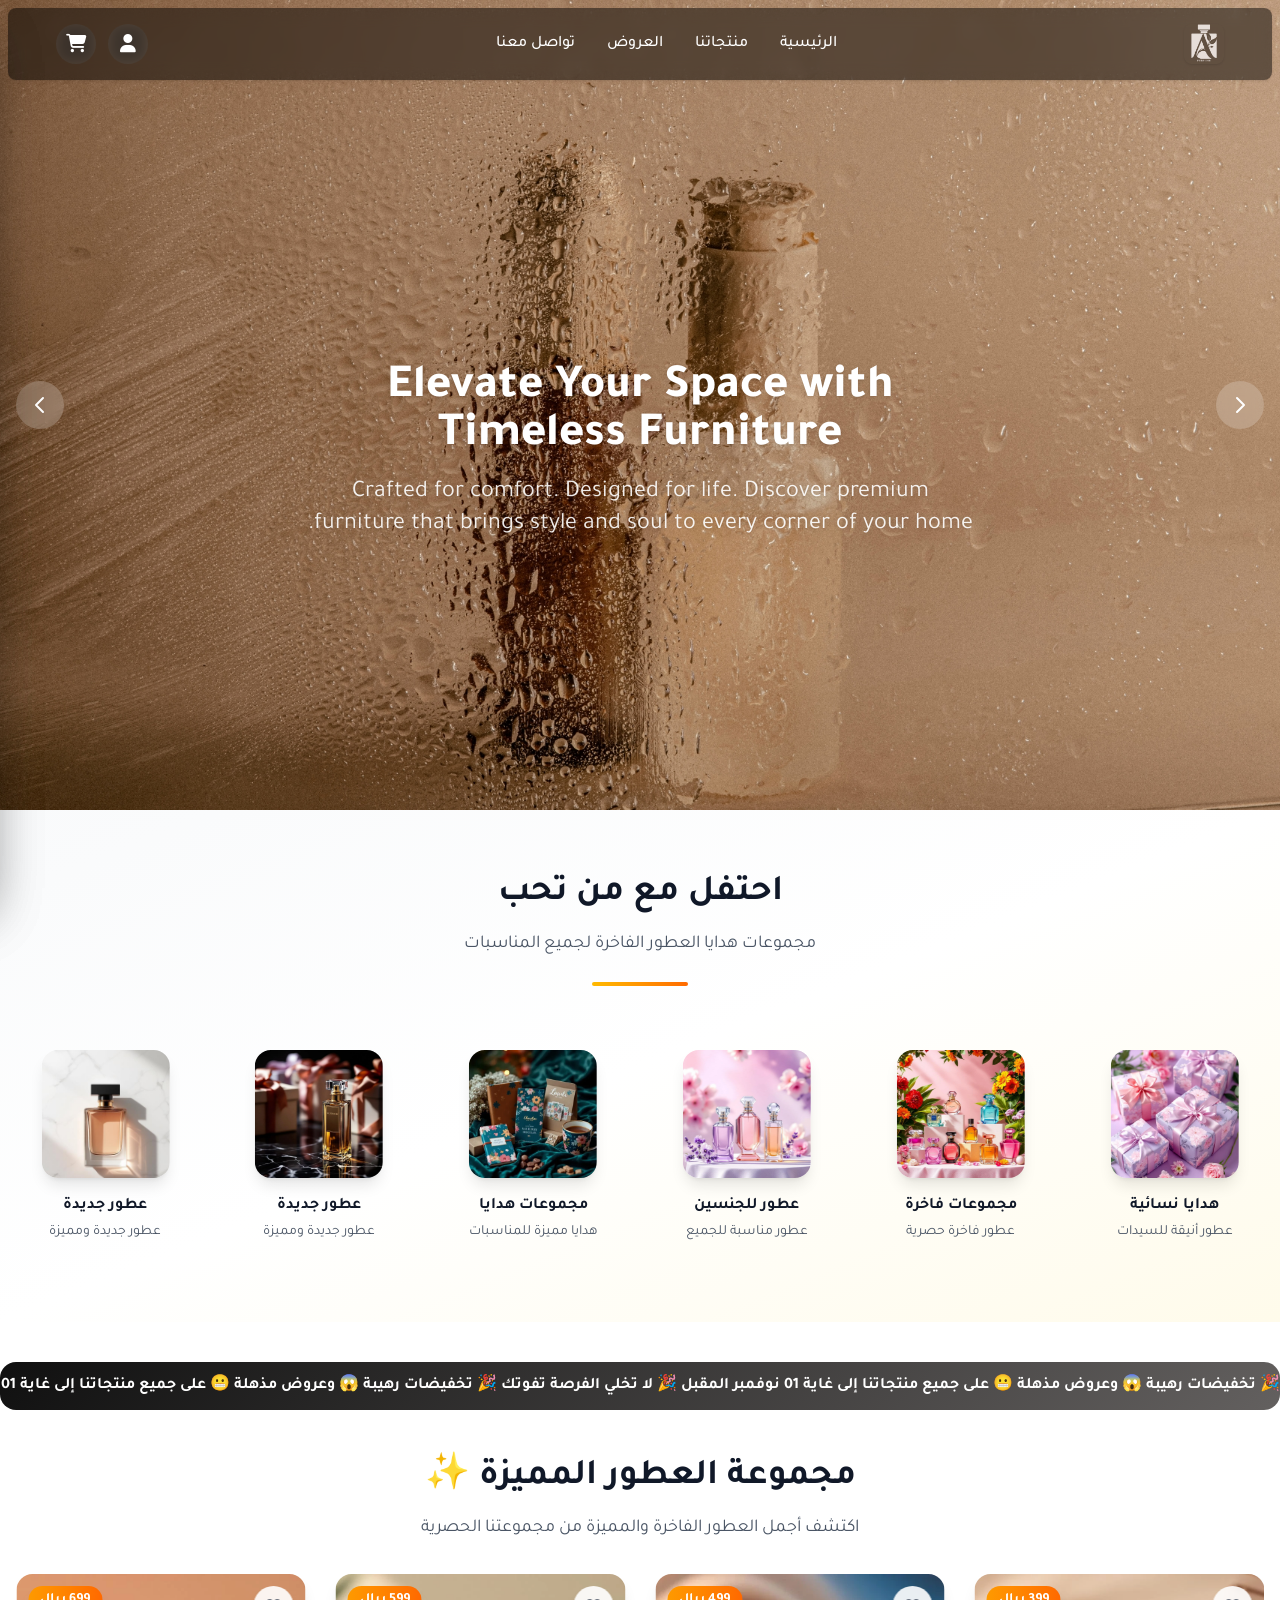
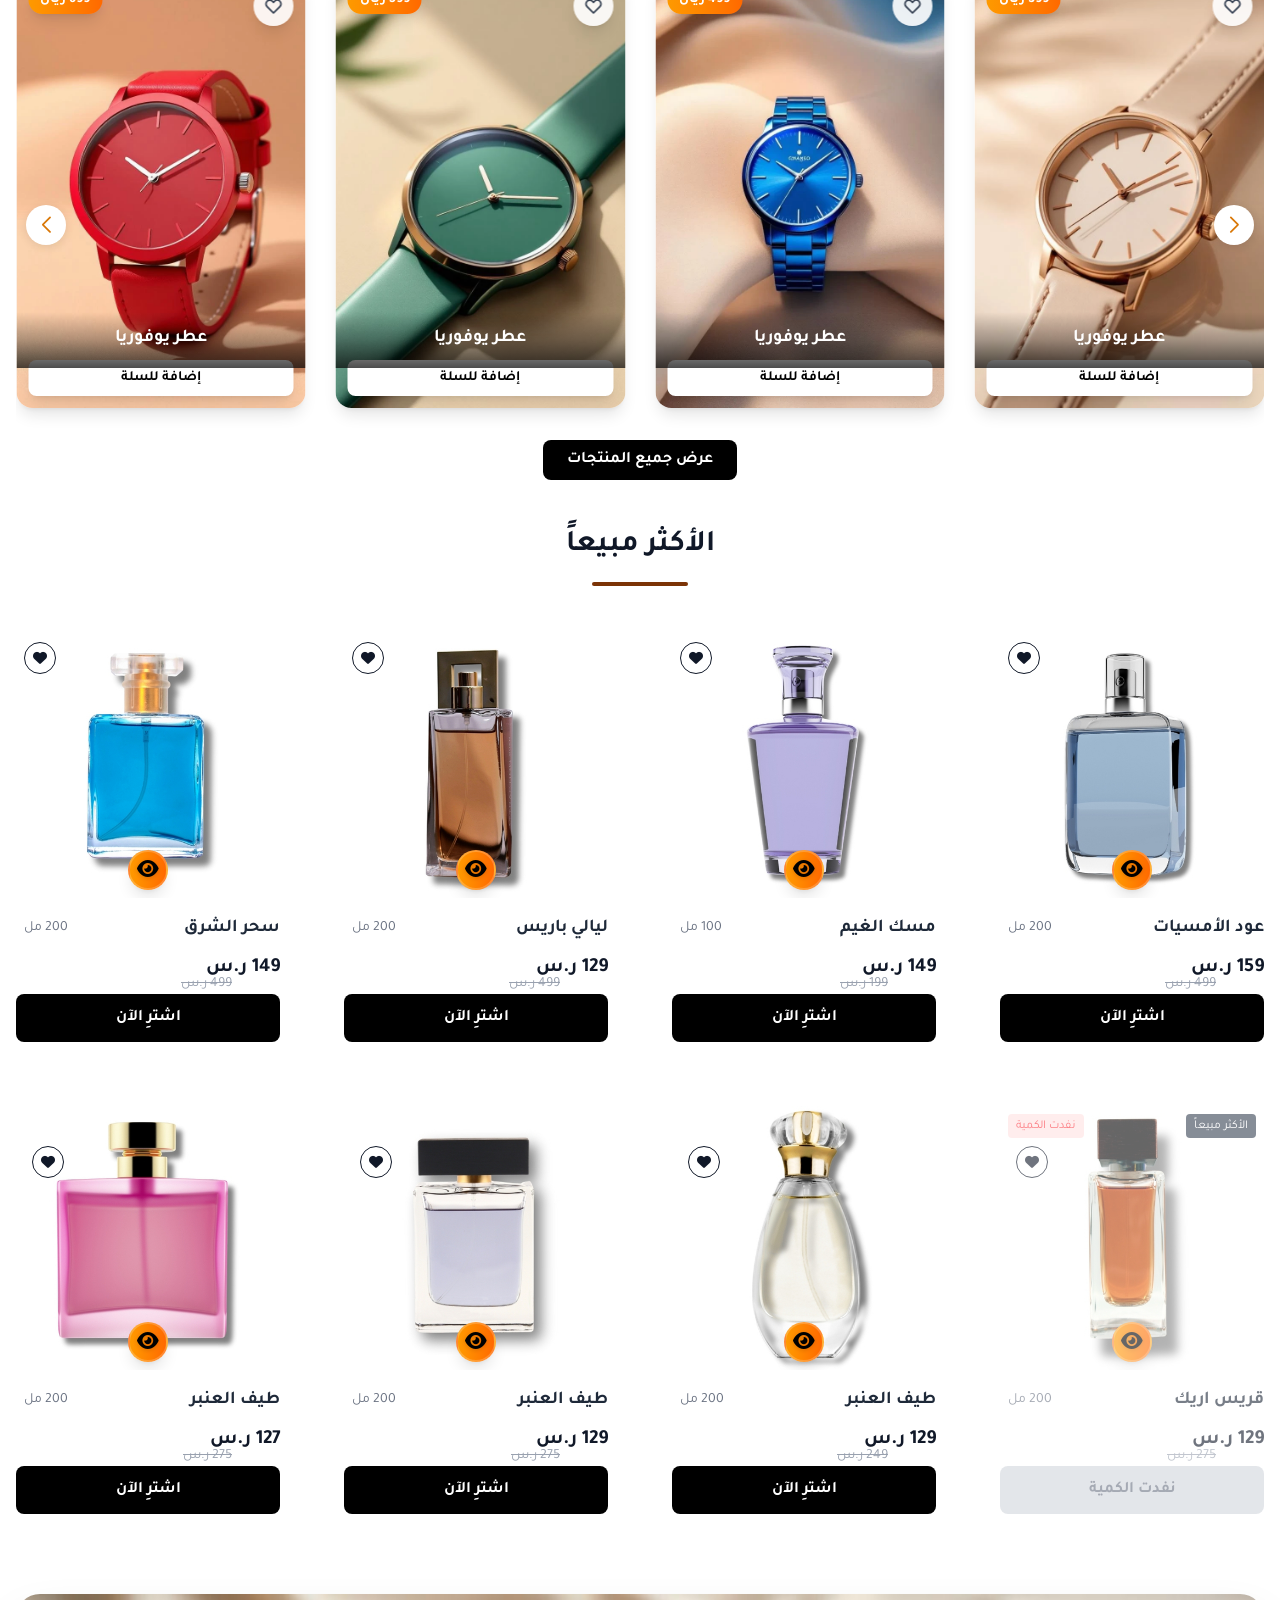
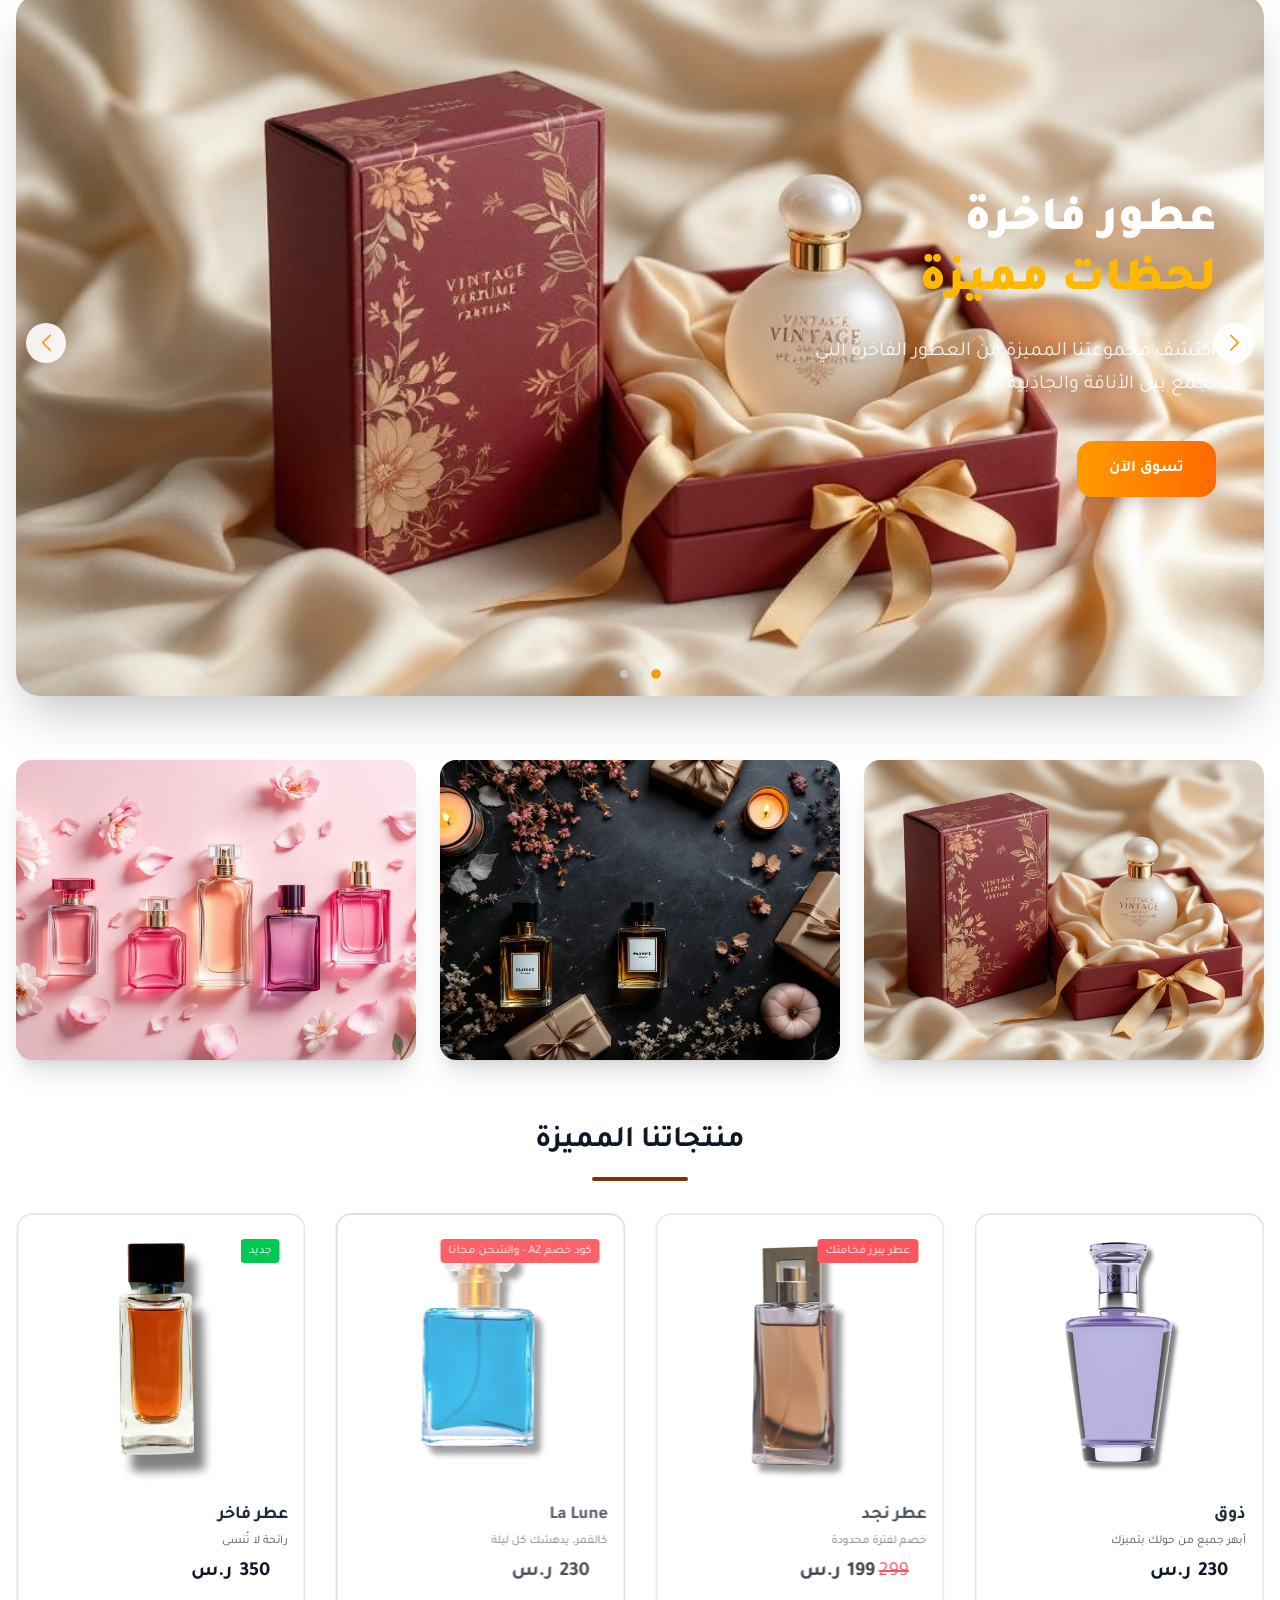
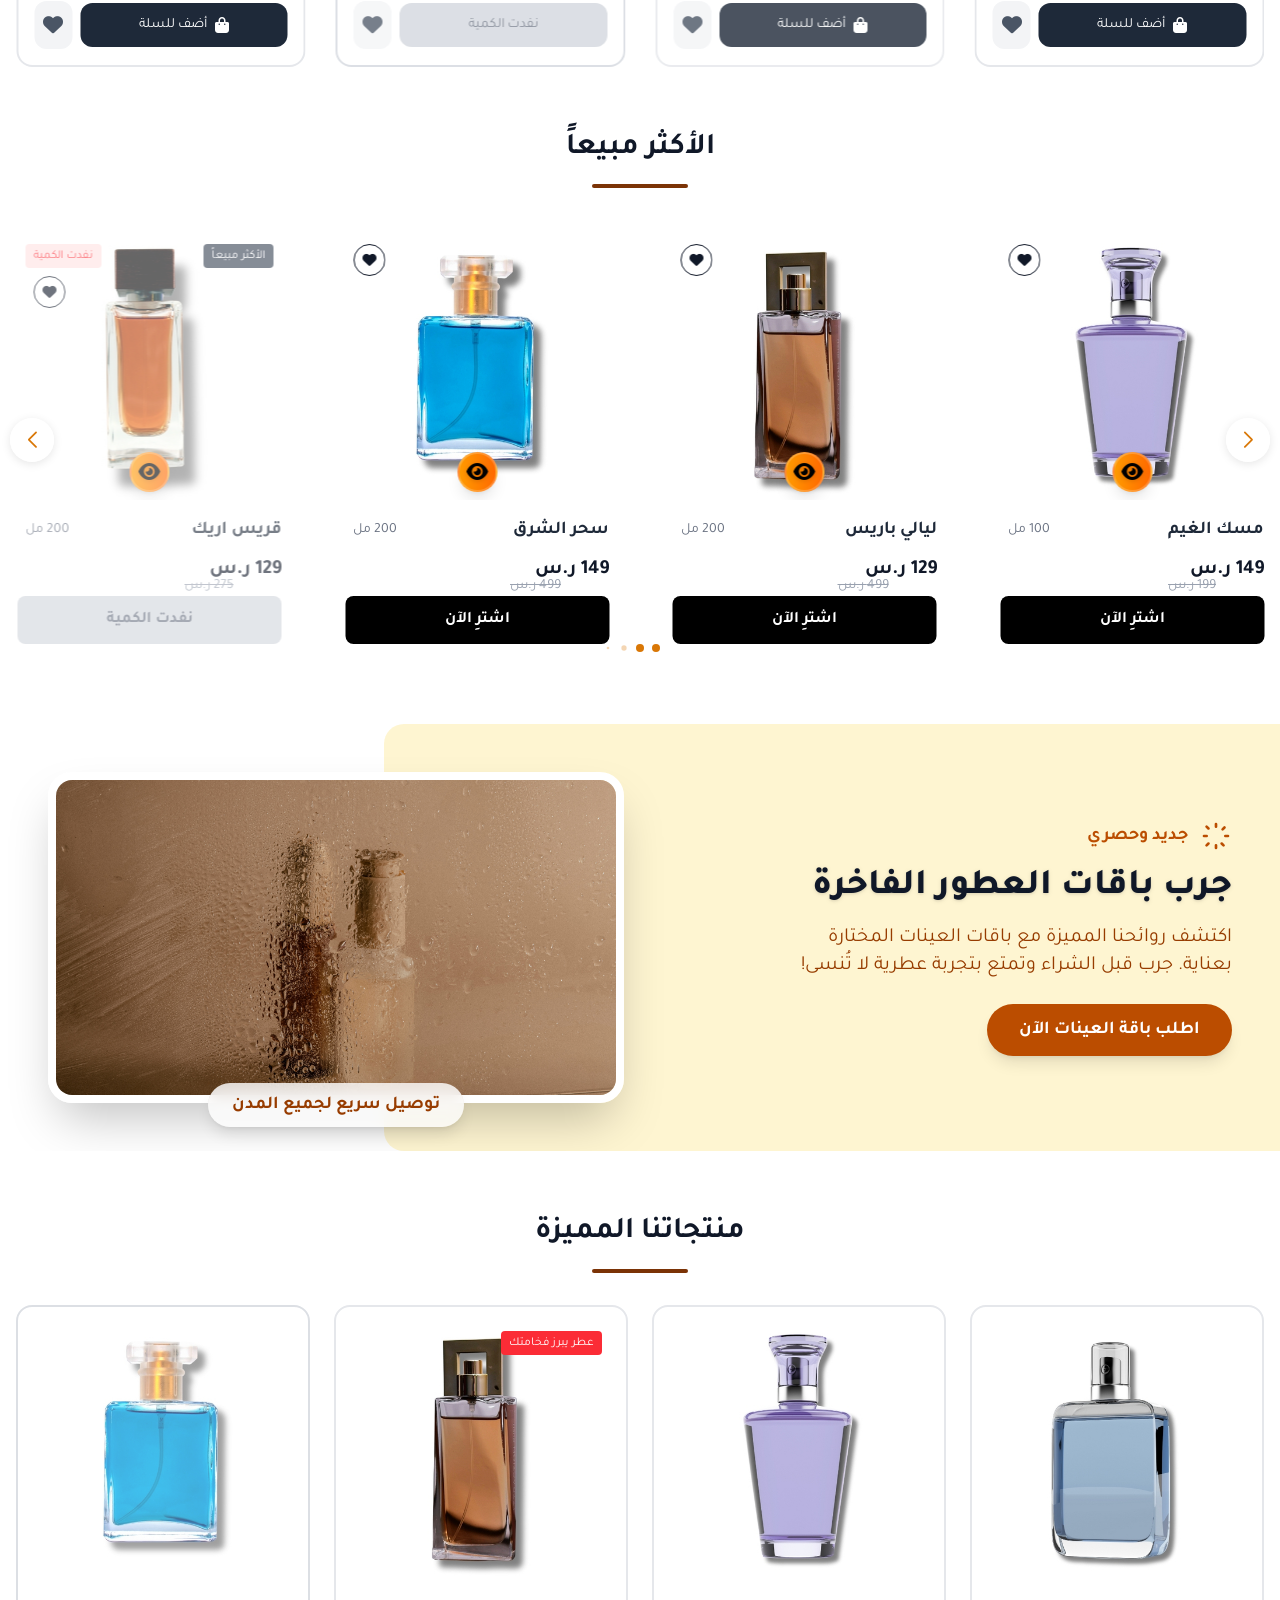
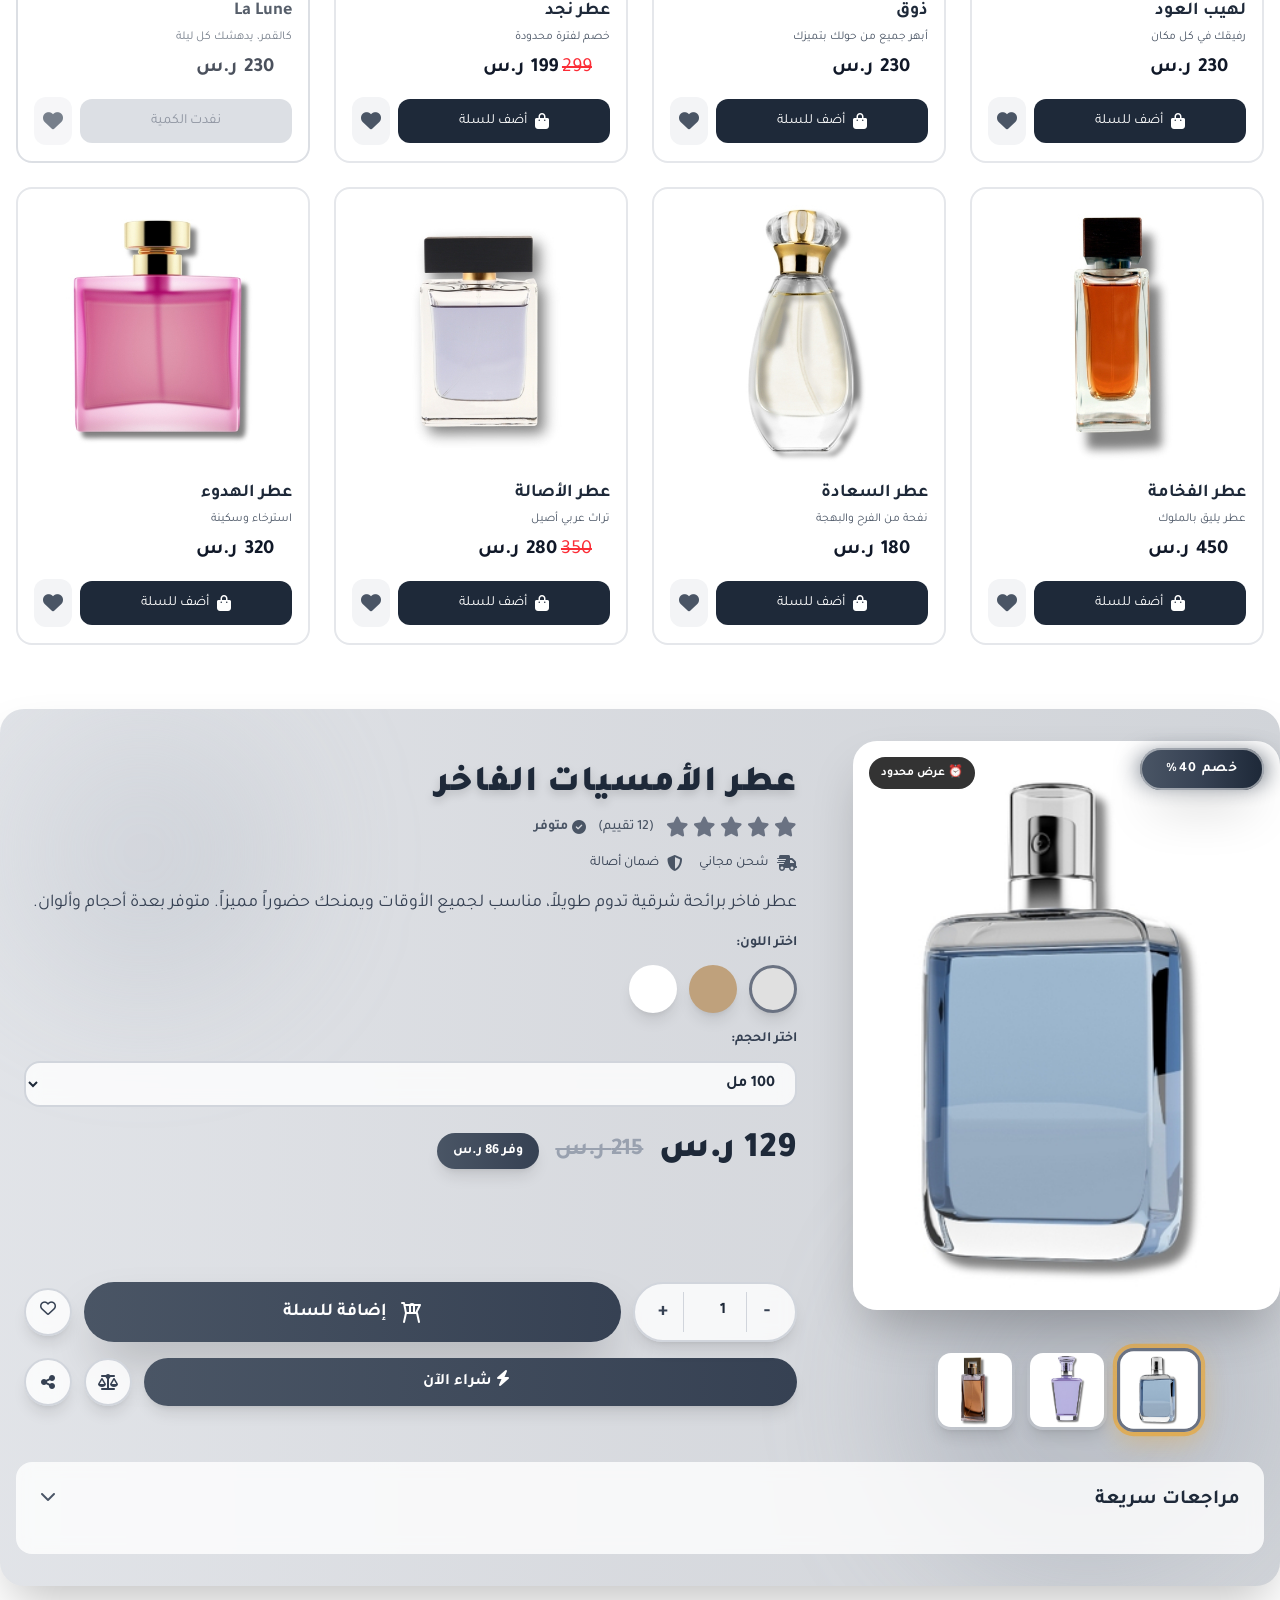
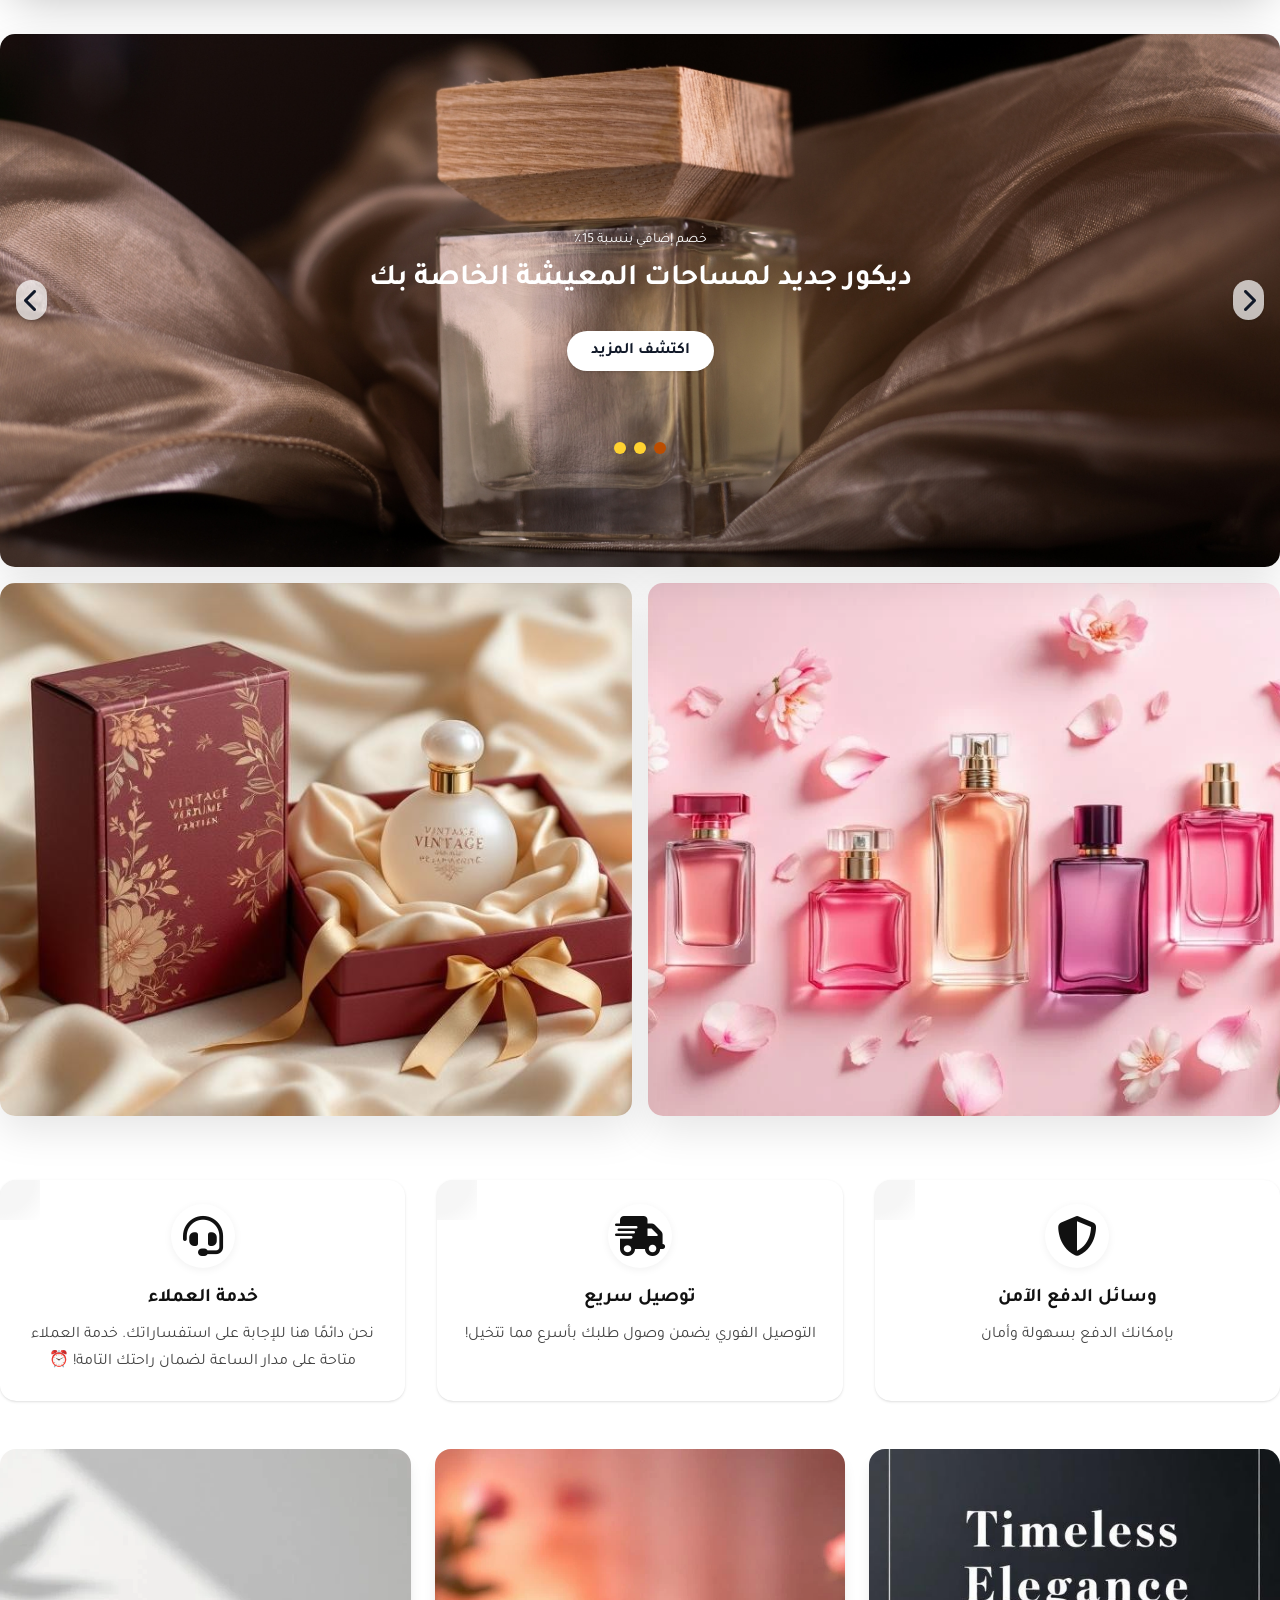
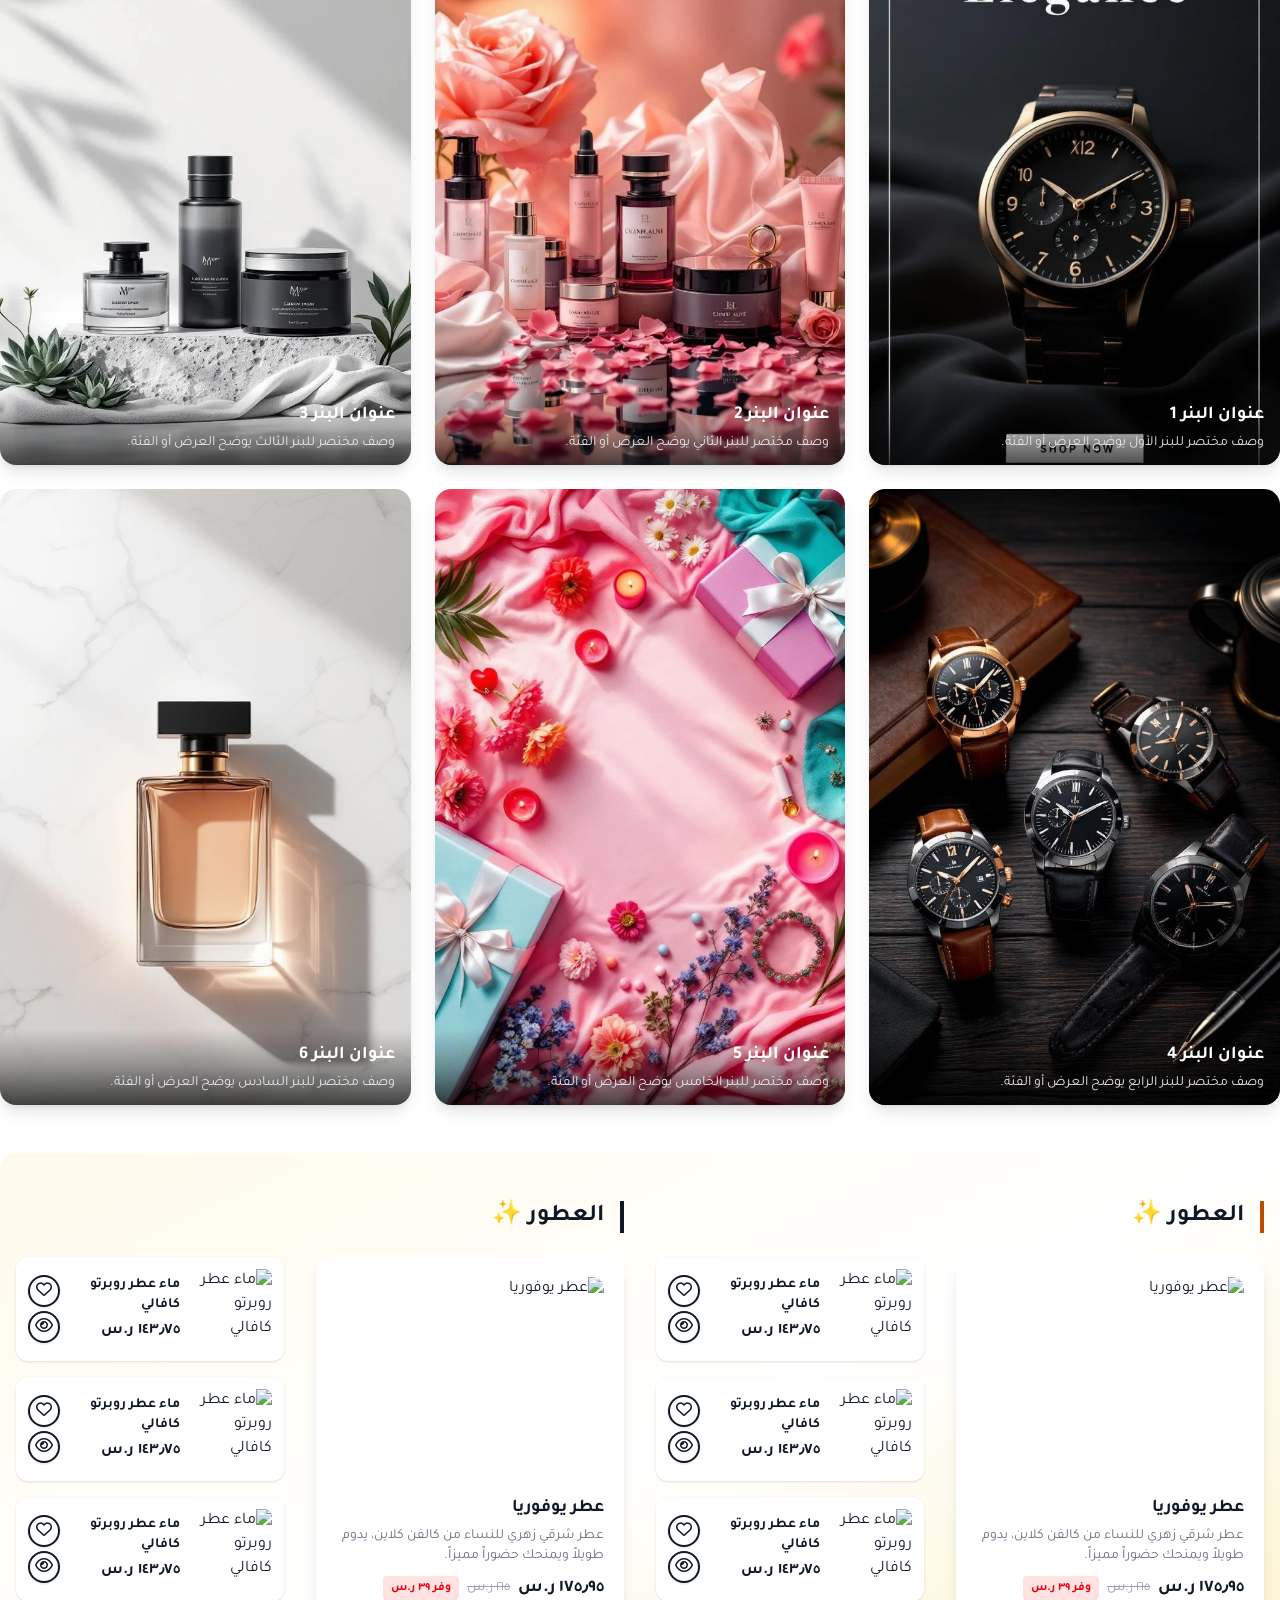
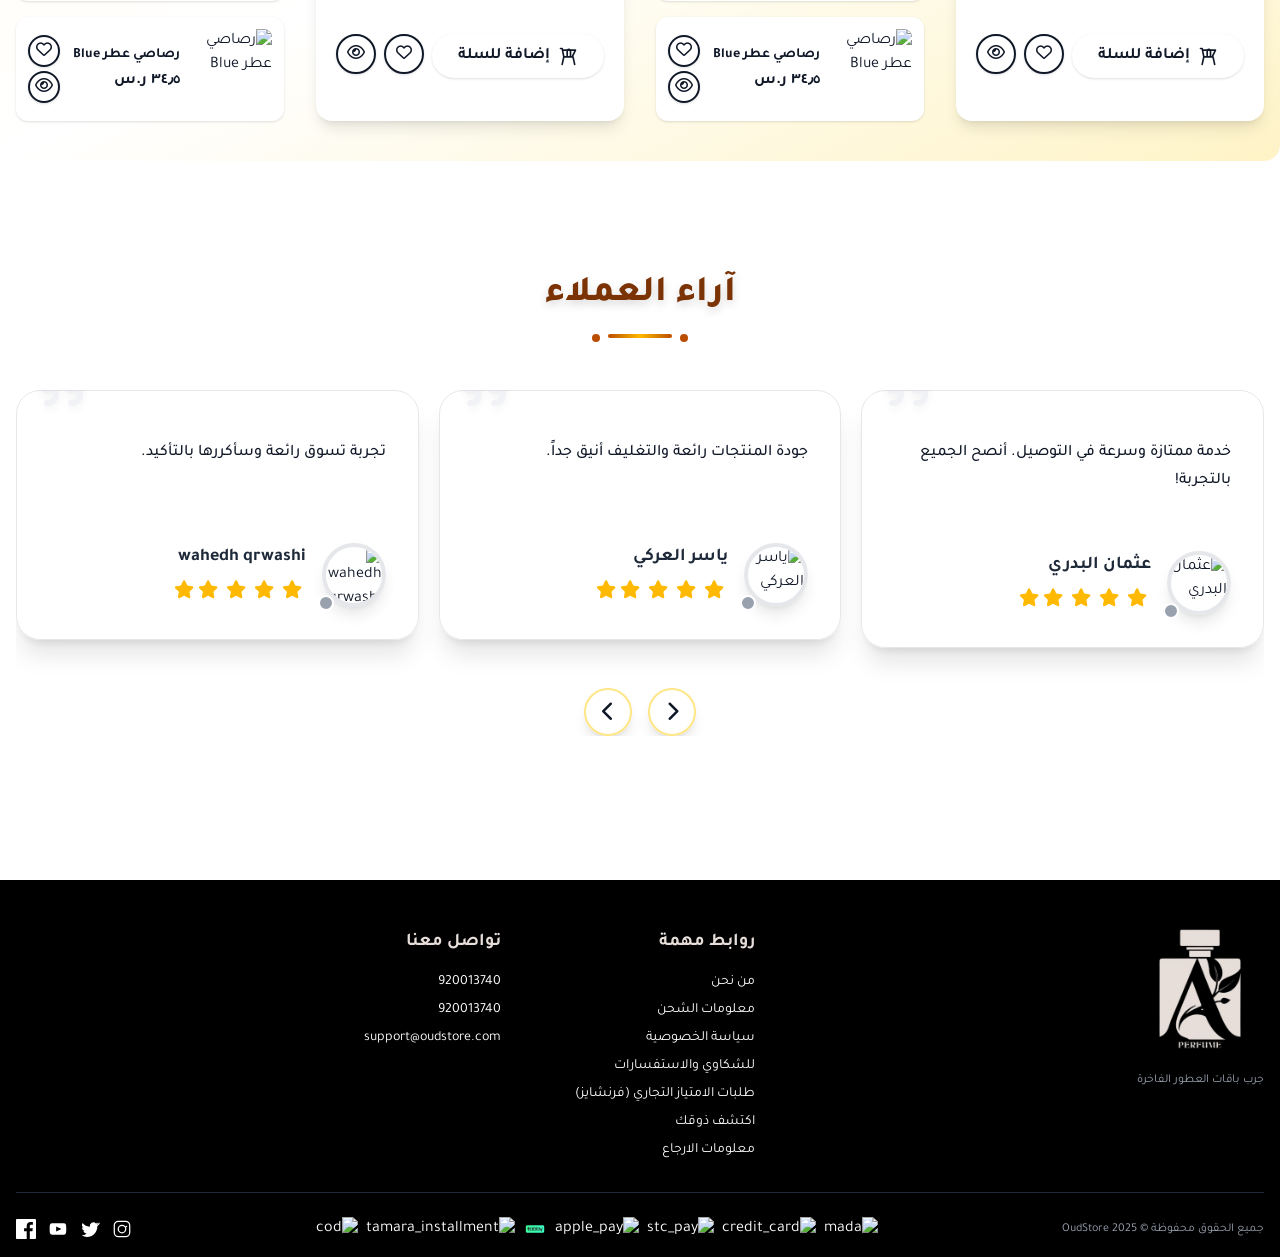
==== commit 4ca430bc: "عطر الأمسيات الفاخر" ====
--- a/docs/index.html
+++ b/docs/index.html
@@ -2519,11 +2519,11 @@
 
 
   <!-- قسم منتج عليه خصم -->
-<section class="s-block s-block--single-product relative my-8 py-8  bg-amber-100 rounded-3xl shadow-2xl overflow-hidden transform transition-all duration-700">
+<section class="s-block s-block--single-product relative my-8 py-8  bg-gray-100 rounded-3xl shadow-2xl overflow-hidden transform transition-all duration-700">
   <!-- تأثيرات بصرية متقدمة -->
-  <div class="absolute inset-0 bg-gradient-to-r from-blue-600/20 via-purple-600/20 to-pink-600/20 animate-pulse"></div>
-  <div class="absolute top-0 left-0 w-72 h-72 bg-gradient-to-br from-blue-400/30 to-purple-400/30 rounded-full blur-3xl animate-bounce"></div>
-  <div class="absolute bottom-0 right-0 w-96 h-96 bg-gradient-to-tl from-pink-400/30 to-purple-400/30 rounded-full blur-3xl animate-pulse"></div>
+  <div class="absolute inset-0 bg-gradient-to-r from-gray-400/20 via-gray-500/20 to-gray-600/20 animate-pulse"></div>
+  <div class="absolute top-0 left-0 w-72 h-72 bg-gradient-to-br from-gray-300/30 to-gray-400/30 rounded-full blur-3xl animate-bounce"></div>
+  <div class="absolute bottom-0 right-0 w-96 h-96 bg-gradient-to-tl from-gray-400/30 to-gray-500/30 rounded-full blur-3xl animate-pulse"></div>
   
   <div class="container mx-auto flex flex-col md:flex-row gap-8 items-stretch relative z-10">
     <!-- صور المنتج -->
@@ -2531,8 +2531,8 @@
       <!-- شارة الخصم المحسنة -->
       <div class="absolute top-4 right-4 z-20">
         <div class="relative">
-          <div class="absolute inset-0 bg-gradient-to-r from-red-500 via-pink-500 to-purple-500 rounded-full blur-md animate-pulse"></div>
-          <span class="relative px-6 py-3 bg-gradient-to-r from-red-500 via-pink-500 to-purple-500 text-white text-sm font-bold tracking-widest rounded-full shadow-2xl border-2 border-white/50 transform rotate-3 hover:rotate-0 transition-all duration-300 animate-bounce">
+          <div class="absolute inset-0 bg-gradient-to-r from-gray-600 via-gray-700 to-gray-800 rounded-full blur-md animate-pulse"></div>
+          <span class="relative px-6 py-3 bg-gradient-to-r from-gray-600 via-gray-700 to-gray-800 text-white text-sm font-bold tracking-widest rounded-full shadow-2xl border-2 border-white/50 transform rotate-3 hover:rotate-0 transition-all duration-300 animate-bounce">
             خصم 40%
           </span>
         </div>
@@ -2561,7 +2561,7 @@
       <!-- مصغرات محسنة -->
       <div class="flex gap-3 justify-center mt-4">
         <div class="relative group">
-          <img src="./perfumes/1.jpg" alt="عطر1" class="w-20 h-20 object-cover rounded-2xl border-3 border-amber-500 cursor-pointer thumb-img active-thumb transition-all duration-300 hover:scale-125 hover:rotate-6 shadow-lg" onclick="changeProductImg('./perfumes/1.jpg')">
+          <img src="./perfumes/1.jpg" alt="عطر1" class="w-20 h-20 object-cover rounded-2xl border-3 border-gray-500 cursor-pointer thumb-img active-thumb transition-all duration-300 hover:scale-125 hover:rotate-6 shadow-lg" onclick="changeProductImg('./perfumes/1.jpg')">
         </div>
         <div class="relative group">
           <img src="./perfumes/2.jpg" alt="عطر2" class="w-20 h-20 object-cover rounded-2xl border-3 border-transparent cursor-pointer thumb-img transition-all duration-300 hover:scale-125 hover:rotate-6 shadow-lg" onclick="changeProductImg('./perfumes/2.jpg')">
@@ -2581,14 +2581,14 @@
           <!-- التقييمات المحسنة -->
           <div class="flex items-center gap-3 mb-4">
             <div class="flex items-center gap-1">
-              <i class="fas fa-star text-yellow-500 text-xl animate-pulse"></i>
-              <i class="fas fa-star text-yellow-500 text-xl animate-pulse" style="animation-delay: 0.1s"></i>
-              <i class="fas fa-star text-yellow-500 text-xl animate-pulse" style="animation-delay: 0.2s"></i>
-              <i class="fas fa-star text-yellow-500 text-xl animate-pulse" style="animation-delay: 0.3s"></i>
-              <i class="fas fa-star text-yellow-500 text-xl animate-pulse" style="animation-delay: 0.4s"></i>
+              <i class="fas fa-star text-gray-500 text-xl animate-pulse"></i>
+              <i class="fas fa-star text-gray-500 text-xl animate-pulse" style="animation-delay: 0.1s"></i>
+              <i class="fas fa-star text-gray-500 text-xl animate-pulse" style="animation-delay: 0.2s"></i>
+              <i class="fas fa-star text-gray-500 text-xl animate-pulse" style="animation-delay: 0.3s"></i>
+              <i class="fas fa-star text-gray-500 text-xl animate-pulse" style="animation-delay: 0.4s"></i>
             </div>
             <span class="text-gray-600 text-sm font-medium">(12 تقييم)</span>
-            <span class="text-green-600 text-sm font-bold flex items-center gap-1">
+            <span class="text-gray-600 text-sm font-bold flex items-center gap-1">
               <i class="fas fa-check-circle"></i>
               متوفر
             </span>
@@ -2597,11 +2597,11 @@
           <!-- معلومات إضافية -->
           <div class="flex gap-4 mb-4">
             <div class="flex items-center gap-2 text-gray-700">
-              <i class="fas fa-shipping-fast text-amber-600"></i>
+              <i class="fas fa-shipping-fast text-gray-600"></i>
               <span class="text-sm">شحن مجاني</span>
             </div>
             <div class="flex items-center gap-2 text-gray-700">
-              <i class="fas fa-shield-alt text-amber-600"></i>
+              <i class="fas fa-shield-alt text-gray-600"></i>
               <span class="text-sm">ضمان أصالة</span>
             </div>
           </div>
@@ -2614,15 +2614,15 @@
                       <div>
               <label class="font-bold text-sm text-gray-700 mb-3 block">اختر اللون:</label>
               <div class="flex gap-3">
-                <button type="button" class="w-12 h-12 rounded-full border-3 border-amber-500 bg-[#e0e0e0] focus:ring-4 focus:ring-amber-300 transition-all duration-300 hover:scale-125 hover:rotate-12 shadow-lg" aria-label="رمادي" onclick="changeProductImg('./perfumes/1.jpg')"></button>
-                <button type="button" class="w-12 h-12 rounded-full border-3 border-transparent bg-[#bfa17c] focus:ring-4 focus:ring-amber-300 transition-all duration-300 hover:scale-125 hover:rotate-12 shadow-lg" aria-label="ذهبي" onclick="changeProductImg('./perfumes/2.jpg')"></button>
-                <button type="button" class="w-12 h-12 rounded-full border-3 border-transparent bg-[#fff] focus:ring-4 focus:ring-amber-300 transition-all duration-300 hover:scale-125 hover:rotate-12 shadow-lg" aria-label="أبيض" onclick="changeProductImg('./perfumes/3.jpg')"></button>
+                <button type="button" class="w-12 h-12 rounded-full border-3 border-gray-500 bg-[#e0e0e0] focus:ring-4 focus:ring-gray-300 transition-all duration-300 hover:scale-125 hover:rotate-12 shadow-lg" aria-label="رمادي" onclick="changeProductImg('./perfumes/1.jpg')"></button>
+                <button type="button" class="w-12 h-12 rounded-full border-3 border-transparent bg-[#bfa17c] focus:ring-4 focus:ring-gray-300 transition-all duration-300 hover:scale-125 hover:rotate-12 shadow-lg" aria-label="ذهبي" onclick="changeProductImg('./perfumes/2.jpg')"></button>
+                <button type="button" class="w-12 h-12 rounded-full border-3 border-transparent bg-[#fff] focus:ring-4 focus:ring-gray-300 transition-all duration-300 hover:scale-125 hover:rotate-12 shadow-lg" aria-label="أبيض" onclick="changeProductImg('./perfumes/3.jpg')"></button>
               </div>
             </div>
             
             <div>
               <label class="font-bold text-sm text-gray-700 mb-3 block">اختر الحجم:</label>
-              <select class="w-full rounded-2xl border-2 border-amber-300 px-4 py-3 focus:ring-4 focus:ring-amber-300 bg-white/80 backdrop-blur-sm text-gray-800 font-bold transition-all duration-300 hover:bg-white">
+              <select class="w-full rounded-2xl border-2 border-gray-300 px-4 py-3 focus:ring-4 focus:ring-gray-300 bg-white/80 backdrop-blur-sm text-gray-800 font-bold transition-all duration-300 hover:bg-white">
                 <option class="text-gray-800">100 مل</option>
                 <option class="text-gray-800">200 مل</option>
                 <option class="text-gray-800">50 مل</option>
@@ -2634,7 +2634,7 @@
           <div class="flex items-center gap-4 mt-6">
             <span class="text-4xl font-black text-gray-800">129 ر.س</span>
             <span class="line-through text-gray-400 text-2xl font-bold">215 ر.س</span>
-            <span class="bg-gradient-to-r from-red-500 to-pink-500 text-white px-4 py-2 rounded-full text-sm font-bold animate-pulse shadow-lg">
+            <span class="bg-gradient-to-r from-gray-600 to-gray-700 text-white px-4 py-2 rounded-full text-sm font-bold animate-pulse shadow-lg">
               وفر 86 ر.س
             </span>
           </div>
@@ -2644,36 +2644,36 @@
       <div class="space-y-4">
                   <!-- الكمية وزر السلة -->
           <div class="flex flex-row gap-3 items-center w-full">
-            <div class="flex items-center bg-white/80 backdrop-blur-sm rounded-full shadow-lg border-2 border-amber-300 px-2 py-2">
-              <button type="button" class="w-10 h-10 flex items-center justify-center text-xl font-bold text-gray-700 hover:bg-amber-500 hover:text-white rounded-full transition-all duration-300 hover:scale-110" onclick="changeQty(-1)">-</button>
-              <input type="number" min="1" value="1" class="w-16 h-10 text-center border-x border-amber-300 outline-none bg-transparent font-bold text-gray-800" id="productQty">
-              <button type="button" class="w-10 h-10 flex items-center justify-center text-xl font-bold text-gray-700 hover:bg-amber-500 hover:text-white rounded-full transition-all duration-300 hover:scale-110" onclick="changeQty(1)">+</button>
+            <div class="flex items-center bg-white/80 backdrop-blur-sm rounded-full shadow-lg border-2 border-gray-300 px-2 py-2">
+              <button type="button" class="w-10 h-10 flex items-center justify-center text-xl font-bold text-gray-700 hover:bg-gray-500 hover:text-white rounded-full transition-all duration-300 hover:scale-110" onclick="changeQty(-1)">-</button>
+              <input type="number" min="1" value="1" class="w-16 h-10 text-center border-x border-gray-300 outline-none bg-transparent font-bold text-gray-800" id="productQty">
+              <button type="button" class="w-10 h-10 flex items-center justify-center text-xl font-bold text-gray-700 hover:bg-gray-500 hover:text-white rounded-full transition-all duration-300 hover:scale-110" onclick="changeQty(1)">+</button>
             </div>
             
             <!-- زر إضافة للسلة المحسن -->
-            <button class="flex-1 bg-gradient-to-r from-amber-600 to-orange-600 hover:from-amber-700 hover:to-orange-700 font-bold py-4 px-6 rounded-full shadow-2xl transition-all duration-300 text-lg hover:scale-105 focus:outline-none focus:ring-4 focus:ring-amber-300 text-white flex items-center justify-center gap-3 whitespace-nowrap btn-main ripple" type="submit"> 
+            <button class="flex-1 bg-gradient-to-r from-gray-600 to-gray-700 hover:from-gray-700 hover:to-gray-800 font-bold py-4 px-6 rounded-full shadow-2xl transition-all duration-300 text-lg hover:scale-105 focus:outline-none focus:ring-4 focus:ring-gray-300 text-white flex items-center justify-center gap-3 whitespace-nowrap btn-main ripple" type="submit"> 
               <svg class="w-6 h-6" fill="none" stroke="currentColor" stroke-width="2" viewBox="0 0 24 24"><path stroke-linecap="round" stroke-linejoin="round" d="M3 3h2l.4 2M7 13h10l4-8H5.4M7 13L5.4 5M7 13l-2 9m13-9l2 9m-5-9V6a2 2 0 10-4 0v7"/></svg>
               إضافة للسلة
             </button>
             
             <!-- زر المفضلة المحسن -->
-            <button type="button" id="wishlistBtn" class="w-12 h-12 flex items-center justify-center rounded-full border-2 border-amber-300 bg-white/80 backdrop-blur-sm text-gray-700 hover:bg-amber-500 hover:text-white transition-all duration-300 shadow-lg focus:outline-none focus:ring-4 focus:ring-amber-300 btn-secondary hover:scale-110" aria-label="إضافة للمفضلة" onclick="toggleWishlist(this)">
+            <button type="button" id="wishlistBtn" class="w-12 h-12 flex items-center justify-center rounded-full border-2 border-gray-300 bg-white/80 backdrop-blur-sm text-gray-700 hover:bg-gray-500 hover:text-white transition-all duration-300 shadow-lg focus:outline-none focus:ring-4 focus:ring-gray-300 btn-secondary hover:scale-110" aria-label="إضافة للمفضلة" onclick="toggleWishlist(this)">
               <i class="fa-regular fa-heart w-6 h-6"></i>
             </button>
           </div>
           
           <!-- أزرار إضافية -->
           <div class="flex gap-3">
-            <button class="flex-1 bg-gradient-to-r from-blue-600 to-amber-600 hover:from-blue-700 hover:to-amber-700 font-bold py-3 px-4 rounded-full shadow-lg transition-all duration-300 text-white hover:scale-105 focus:outline-none focus:ring-4 focus:ring-blue-300">
+            <button class="flex-1 bg-gradient-to-r from-gray-600 to-gray-700 hover:from-gray-700 hover:to-gray-800 font-bold py-3 px-4 rounded-full shadow-lg transition-all duration-300 text-white hover:scale-105 focus:outline-none focus:ring-4 focus:ring-gray-300">
               <i class="fas fa-bolt mr-2"></i>
               شراء الآن
             </button>
             
-            <button class="w-12 h-12 flex items-center justify-center rounded-full border-2 border-amber-300 bg-white/80 backdrop-blur-sm text-gray-700 hover:bg-amber-500 hover:text-white transition-all duration-300 shadow-lg hover:scale-110" title="مقارنة سريعة">
+            <button class="w-12 h-12 flex items-center justify-center rounded-full border-2 border-gray-300 bg-white/80 backdrop-blur-sm text-gray-700 hover:bg-gray-500 hover:text-white transition-all duration-300 shadow-lg hover:scale-110" title="مقارنة سريعة">
               <i class="fas fa-balance-scale"></i>
             </button>
             
-            <button class="w-12 h-12 flex items-center justify-center rounded-full border-2 border-amber-300 bg-white/80 backdrop-blur-sm text-gray-700 hover:bg-amber-500 hover:text-white transition-all duration-300 shadow-lg hover:scale-110" title="مشاركة">
+            <button class="w-12 h-12 flex items-center justify-center rounded-full border-2 border-gray-300 bg-white/80 backdrop-blur-sm text-gray-700 hover:bg-gray-500 hover:text-white transition-all duration-300 shadow-lg hover:scale-110" title="مشاركة">
               <i class="fas fa-share-alt"></i>
             </button>
           </div>
@@ -2691,10 +2691,10 @@
     </div>
     <div class="space-y-3 hidden" id="reviewsSection">
       <div class="flex items-center gap-3 p-3 bg-white/60 backdrop-blur-sm rounded-xl">
-        <div class="w-10 h-10 bg-gradient-to-br from-amber-500 to-orange-500 rounded-full flex items-center justify-center text-white font-bold">أ</div>
+        <div class="w-10 h-10 bg-gradient-to-br from-gray-500 to-gray-600 rounded-full flex items-center justify-center text-white font-bold">أ</div>
         <div class="flex-1">
           <div class="flex items-center gap-2 mb-1">
-            <div class="flex text-yellow-500">
+            <div class="flex text-gray-500">
               <i class="fas fa-star text-sm"></i>
               <i class="fas fa-star text-sm"></i>
               <i class="fas fa-star text-sm"></i>
@@ -2709,10 +2709,10 @@
       
       <!-- مراجعة إضافية -->
       <div class="flex items-center gap-3 p-3 bg-white/60 backdrop-blur-sm rounded-xl">
-        <div class="w-10 h-10 bg-gradient-to-br from-blue-500 to-purple-500 rounded-full flex items-center justify-center text-white font-bold">س</div>
+        <div class="w-10 h-10 bg-gradient-to-br from-gray-400 to-gray-500 rounded-full flex items-center justify-center text-white font-bold">س</div>
         <div class="flex-1">
           <div class="flex items-center gap-2 mb-1">
-            <div class="flex text-yellow-500">
+            <div class="flex text-gray-500">
               <i class="fas fa-star text-sm"></i>
               <i class="fas fa-star text-sm"></i>
               <i class="fas fa-star text-sm"></i>
@@ -2727,10 +2727,10 @@
       
       <!-- مراجعة ثالثة -->
       <div class="flex items-center gap-3 p-3 bg-white/60 backdrop-blur-sm rounded-xl">
-        <div class="w-10 h-10 bg-gradient-to-br from-green-500 to-teal-500 rounded-full flex items-center justify-center text-white font-bold">م</div>
+        <div class="w-10 h-10 bg-gradient-to-br from-gray-600 to-gray-700 rounded-full flex items-center justify-center text-white font-bold">م</div>
         <div class="flex-1">
           <div class="flex items-center gap-2 mb-1">
-            <div class="flex text-yellow-500">
+            <div class="flex text-gray-500">
               <i class="fas fa-star text-sm"></i>
               <i class="fas fa-star text-sm"></i>
               <i class="fas fa-star text-sm"></i>
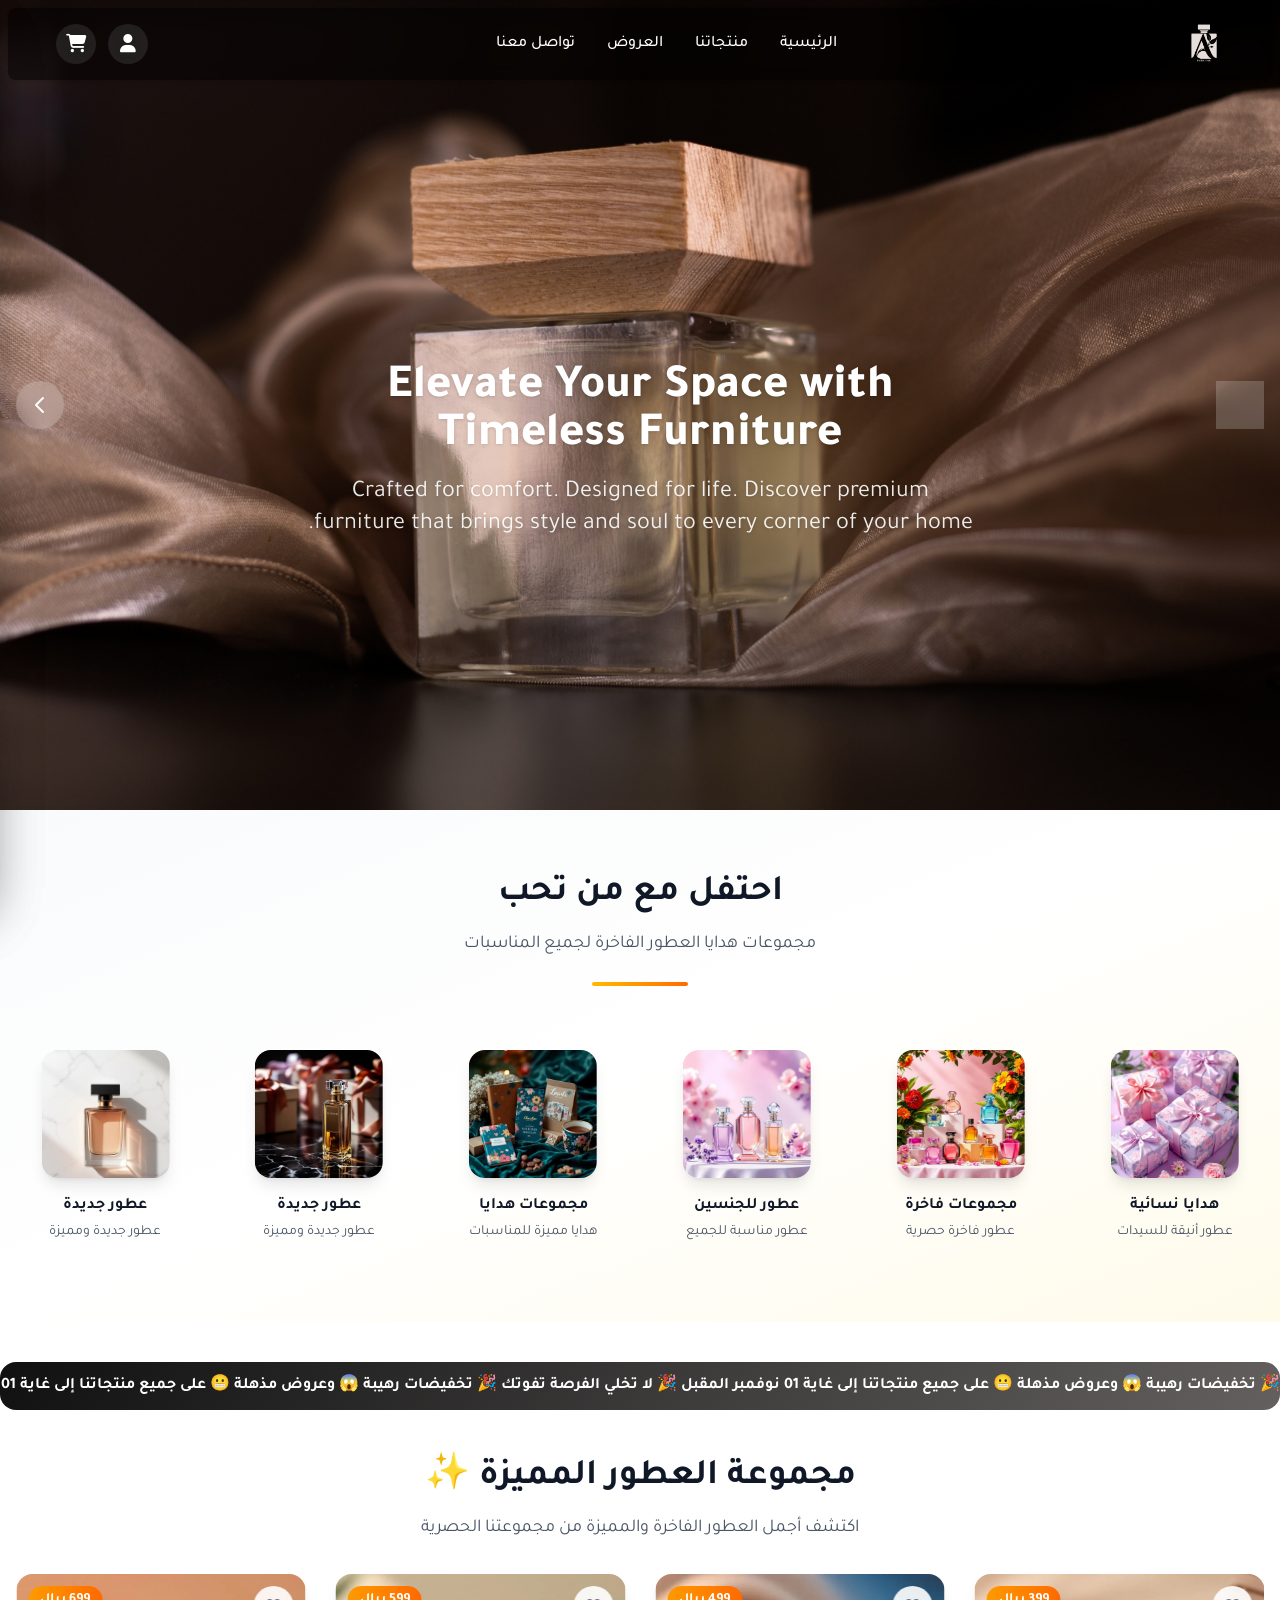
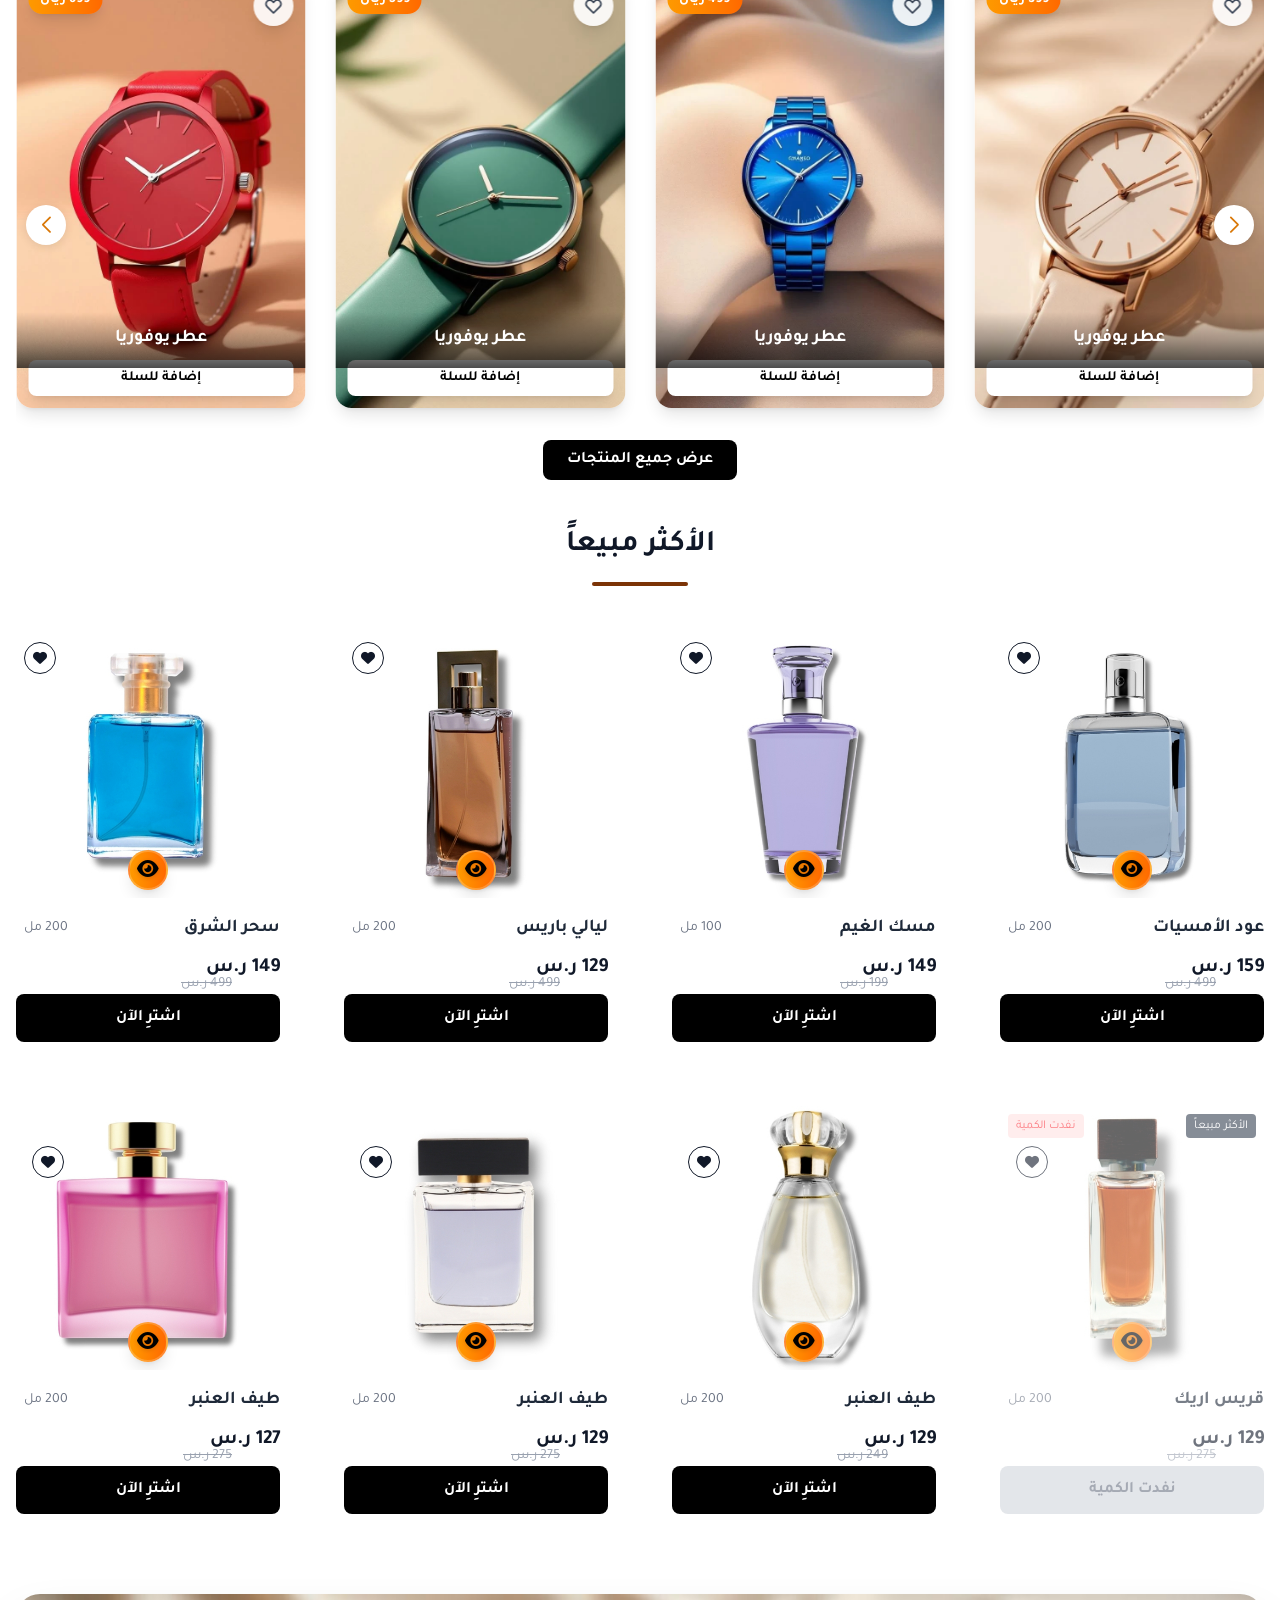
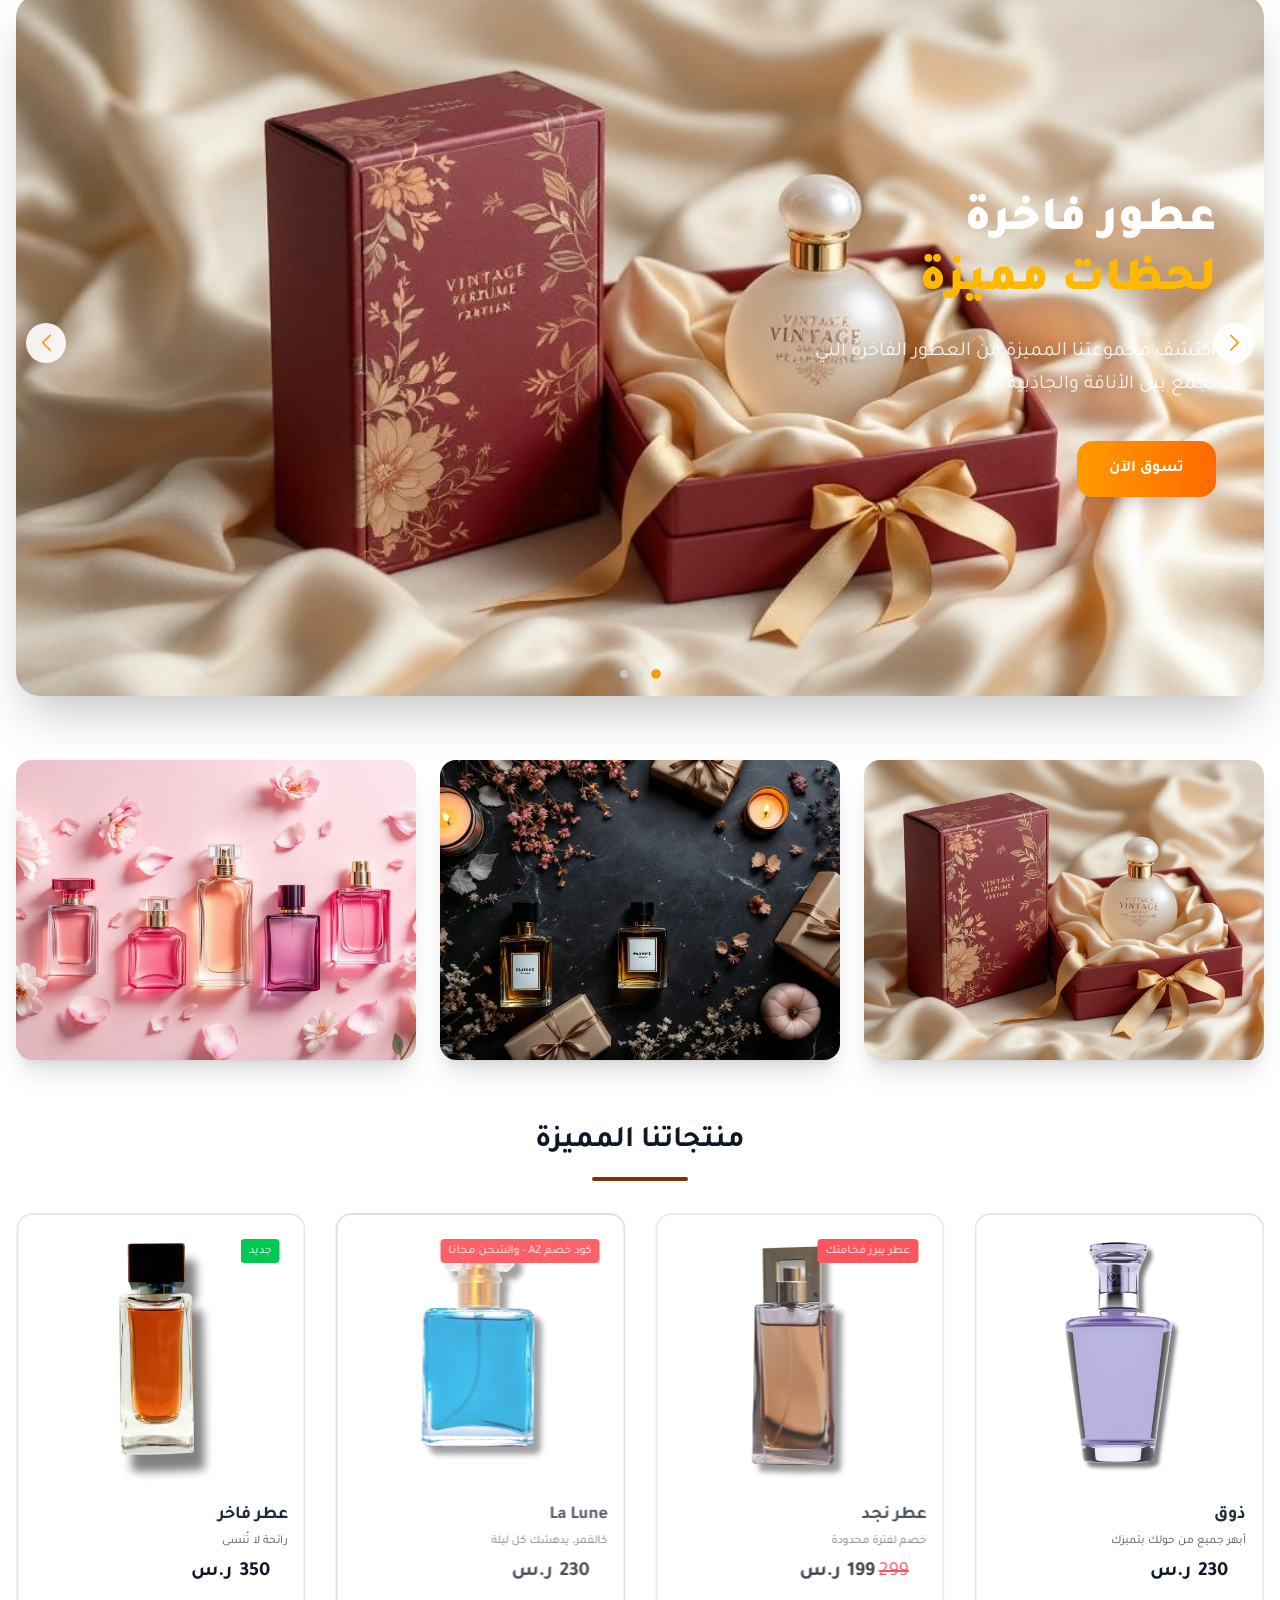
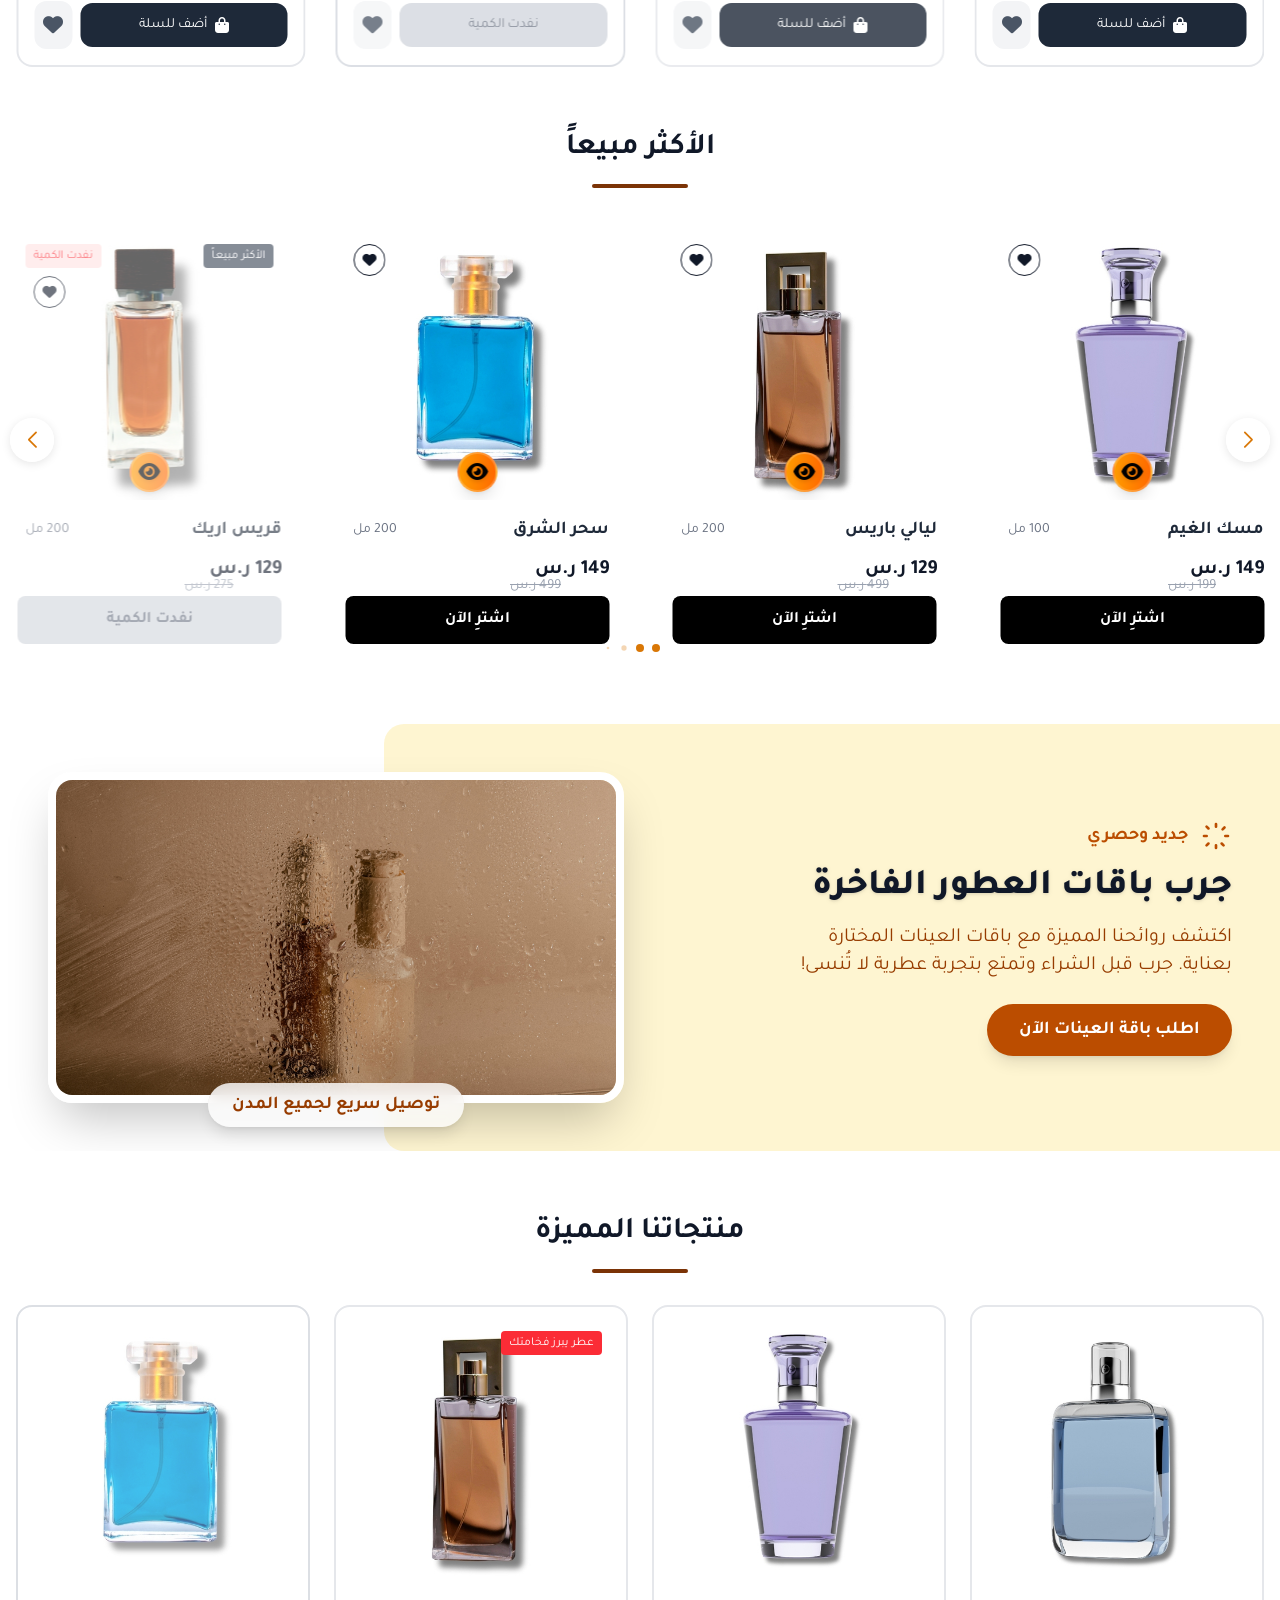
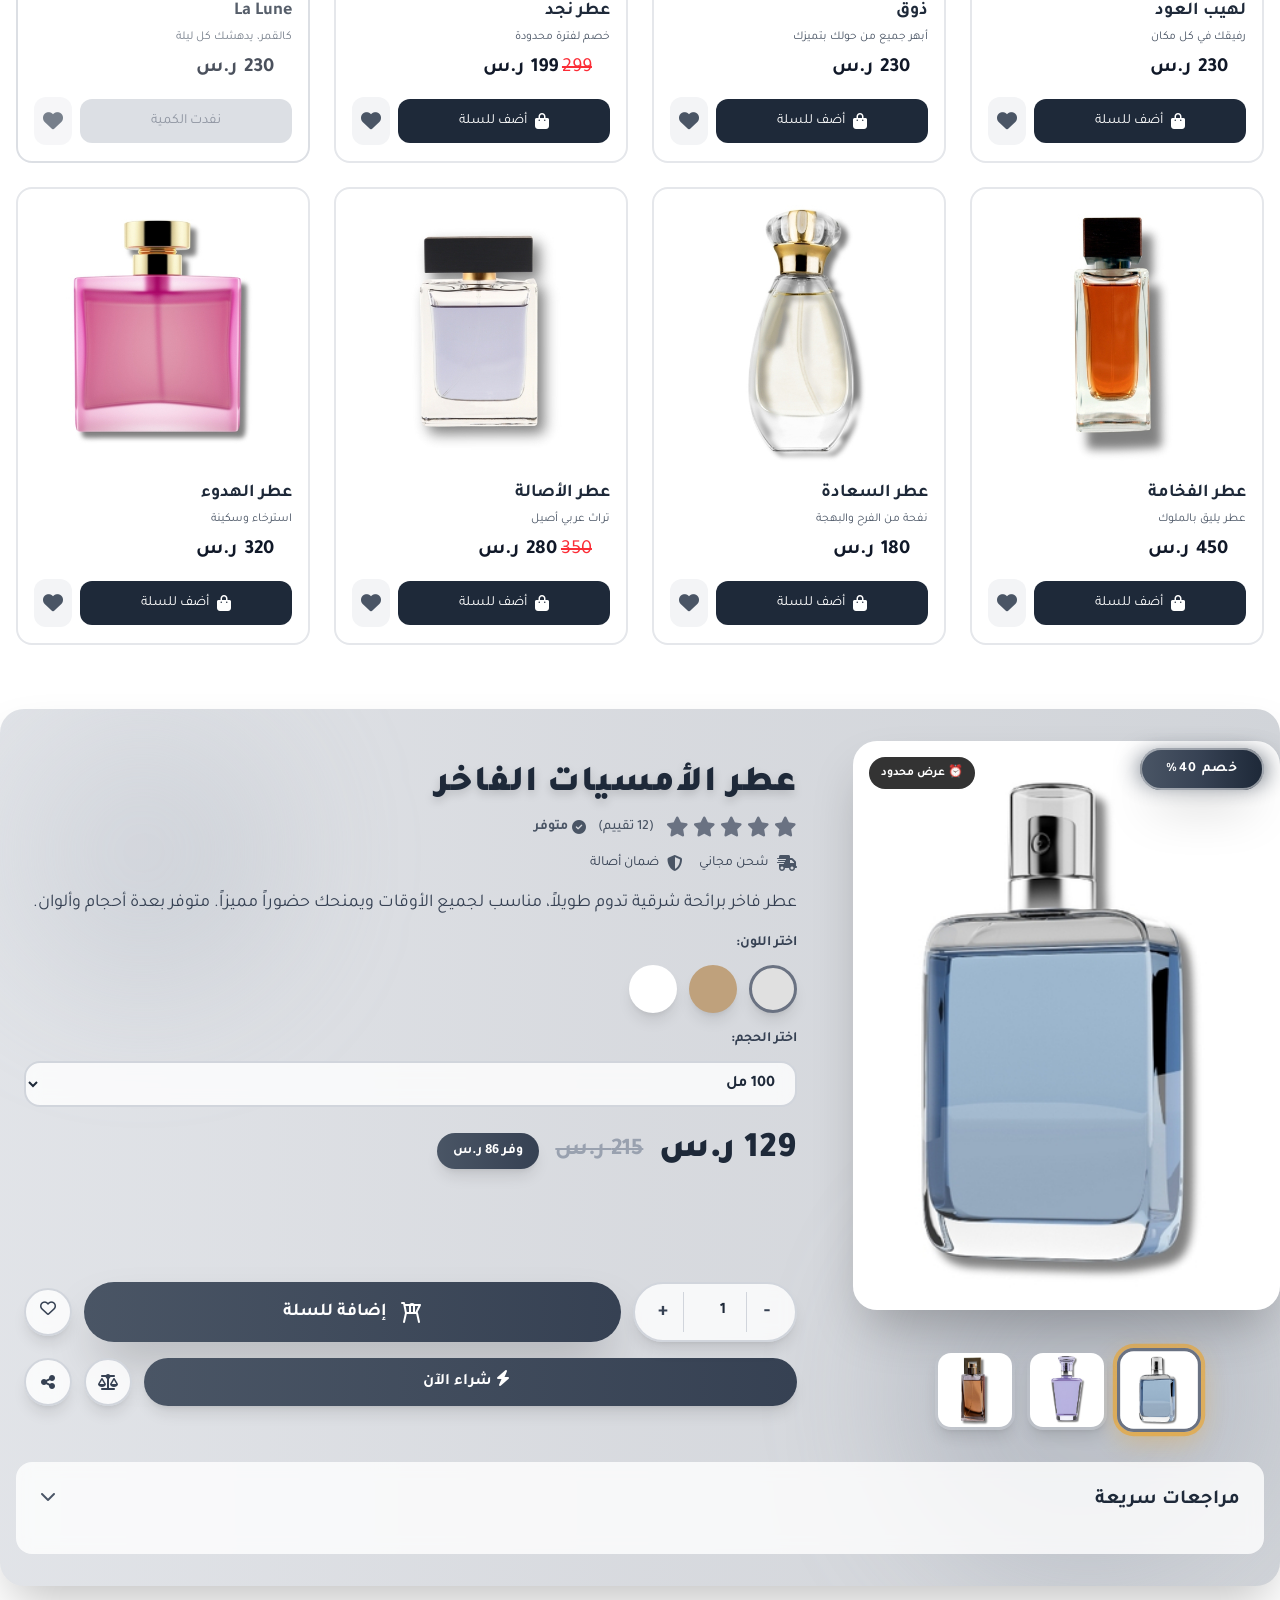
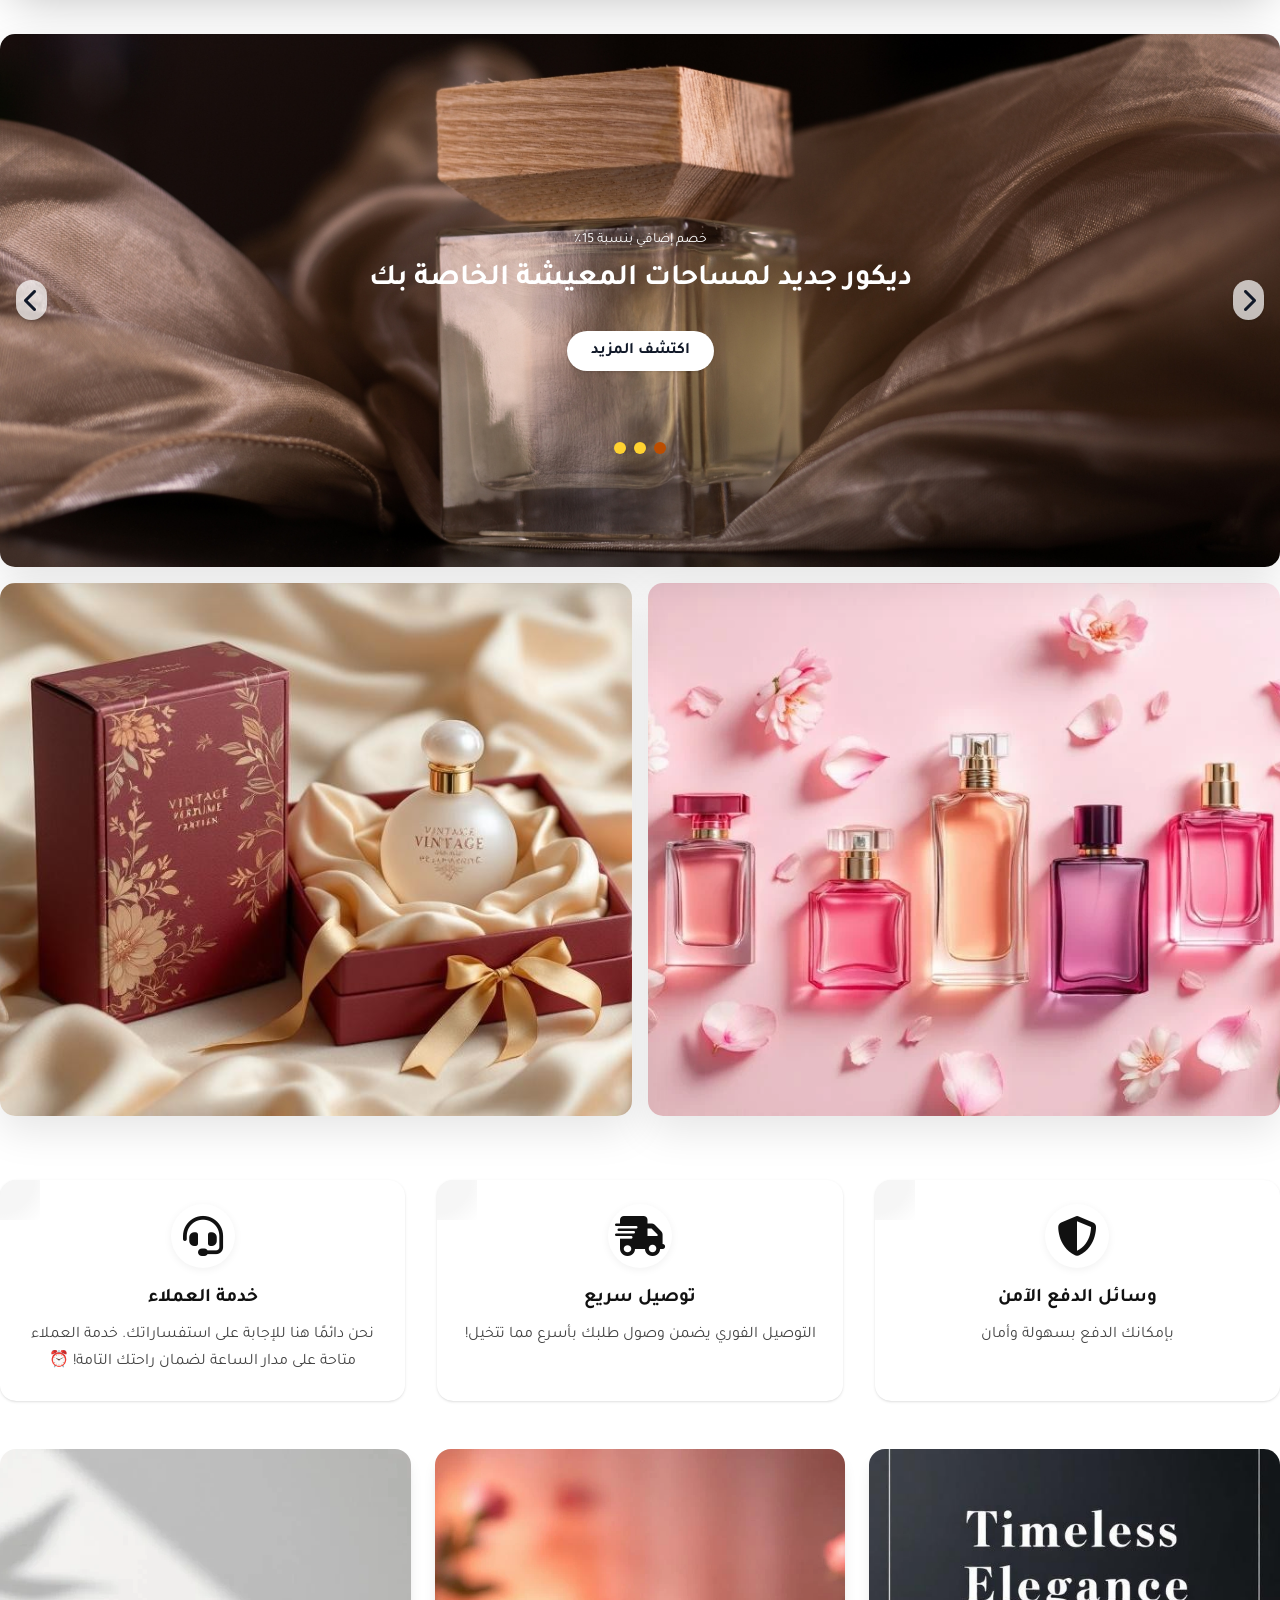
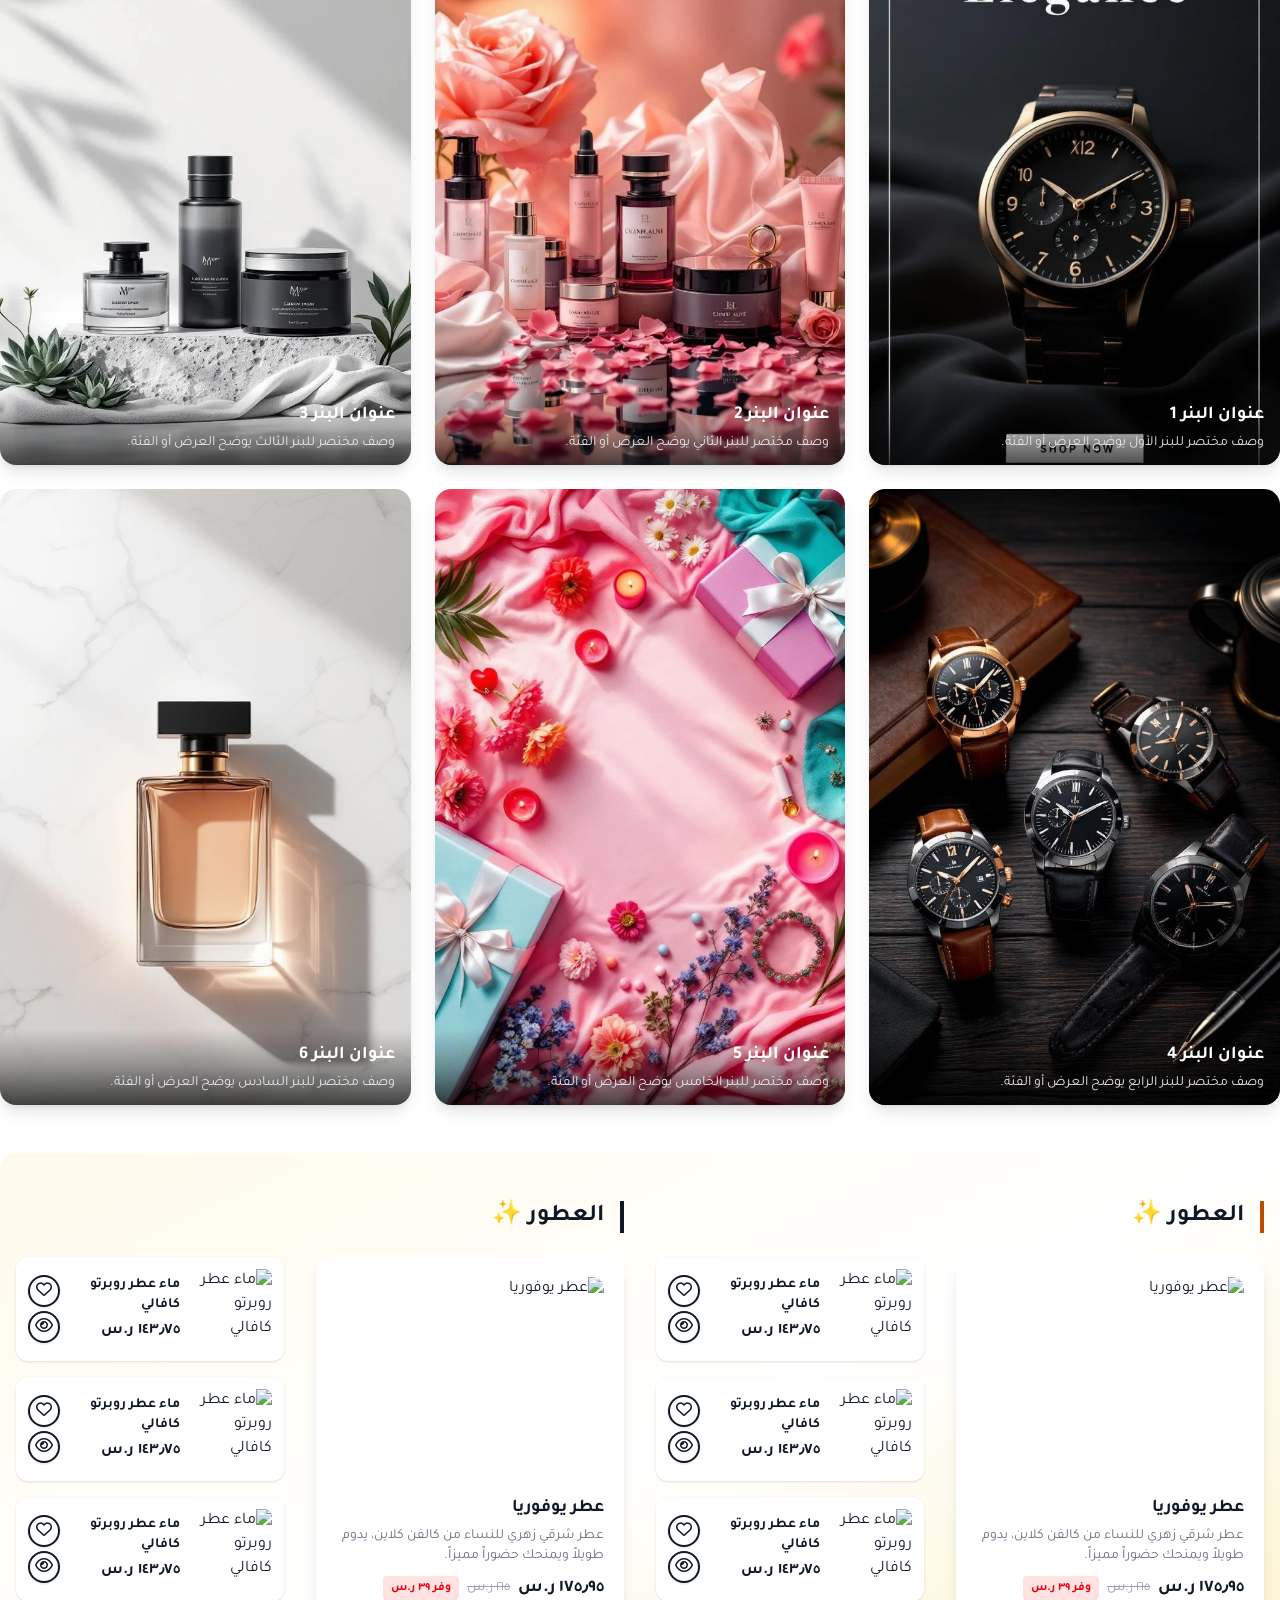
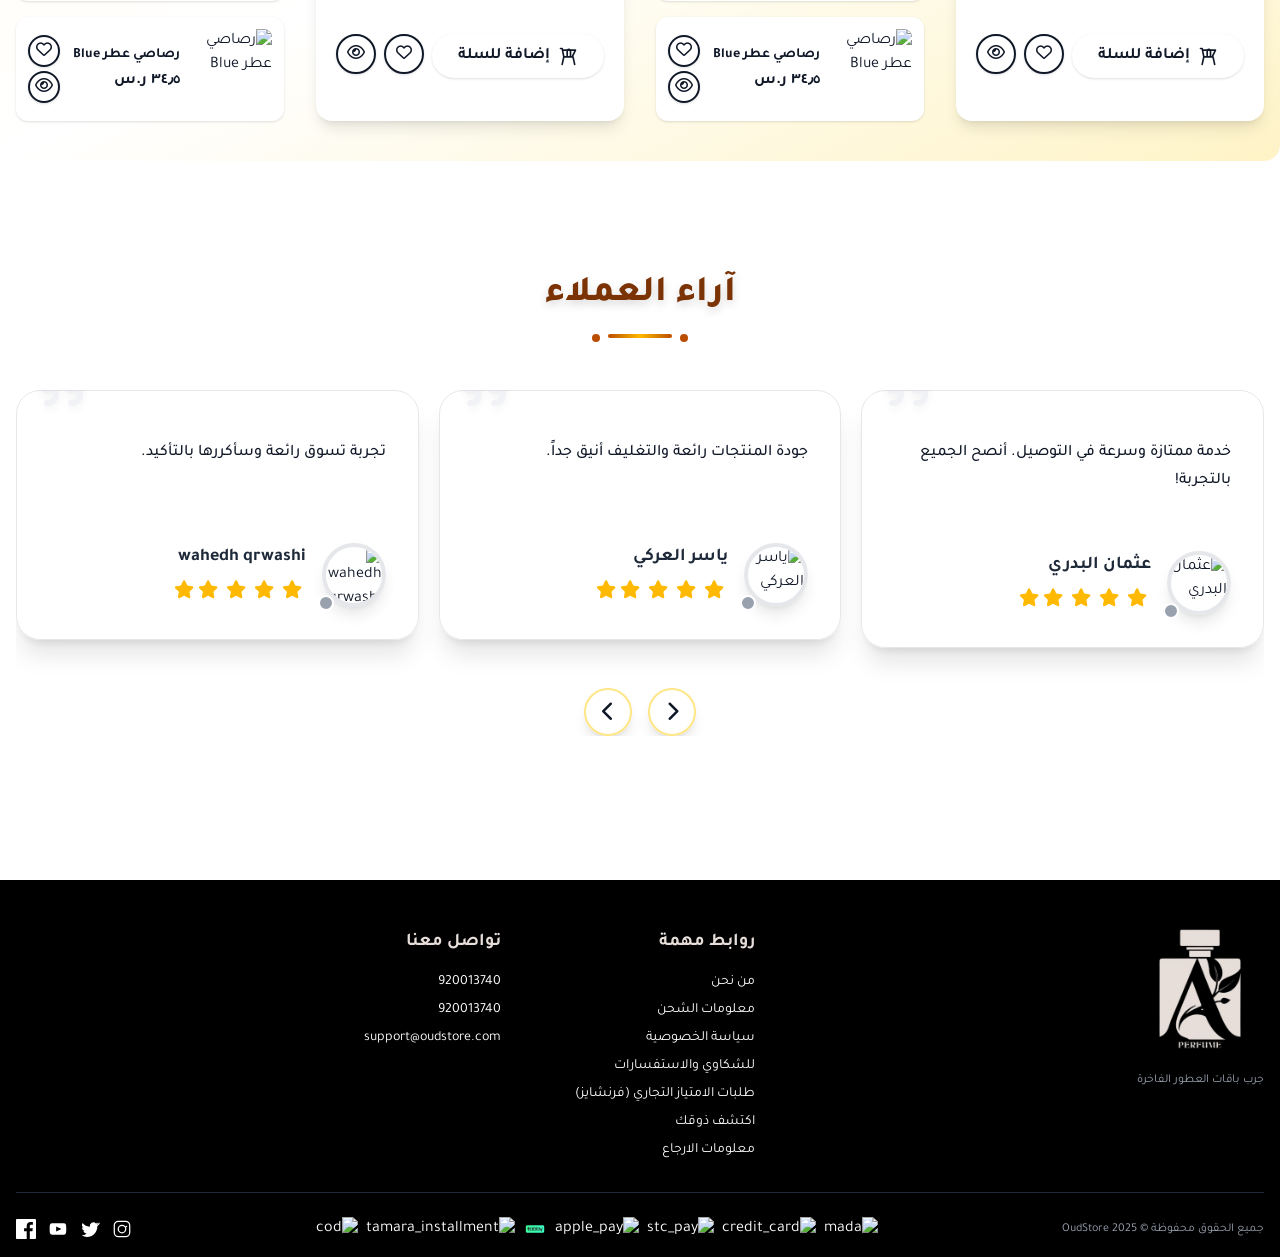
==== commit a80af39e: "م" ====
--- a/docs/index.html
+++ b/docs/index.html
@@ -949,7 +949,7 @@
 
 
 
-<!-- قسم بنرات طويلة (مربعات صور طويلة عمودية) - النسخة الجديدة (سلايدر) -->
+<!-- قسم منتجات طويلة (مربعات صور طويلة عمودية) - النسخة الجديدة (سلايدر) -->
 <section class="container mx-auto my-12 px-4">
   <!-- العنوان -->
   <div class="text-center mb-8">
@@ -963,10 +963,10 @@
 
   <div class="swiper banners-swiper relative">
     <div class="swiper-wrapper">
-      <!-- بنر 1 -->
+      <!-- منتج 1 -->
       <div class="swiper-slide">
         <div class="relative overflow-hidden rounded-2xl shadow-lg aspect-[2/3] group transition-all duration-300">
-          <img src="./products/beigeBlaWa-Photoroom.webp" alt="بنر طويل" class="w-full h-full object-cover group-hover:scale-105 transition duration-500">
+          <img src="./products/beigeBlaWa-Photoroom.webp" alt="منتج" class="w-full h-full object-cover group-hover:scale-105 transition duration-500">
           
           <!-- أزرار التفاعل -->
           <div class="absolute top-3 right-3 flex flex-col gap-2">
@@ -997,10 +997,10 @@
           </div>
         </div>
       </div>
-      <!-- بنر 2 -->
+      <!-- منتج 2 -->
       <div class="swiper-slide">
         <div class="relative overflow-hidden rounded-2xl shadow-lg aspect-[2/3] group transition-all duration-300">
-          <img src="./products/beigeWa-Photoroom.webp" alt="بنر طويل" class="w-full h-full object-cover group-hover:scale-105 transition duration-500">
+          <img src="./products/beigeWa-Photoroom.webp" alt="منتج" class="w-full h-full object-cover group-hover:scale-105 transition duration-500">
           
           <!-- أزرار التفاعل -->
           <div class="absolute top-3 right-3 flex flex-col gap-2">
@@ -1031,10 +1031,10 @@
           </div>
         </div>
       </div>
-      <!-- بنر 3 -->
+      <!-- منتج 3 -->
       <div class="swiper-slide">
         <div class="relative overflow-hidden rounded-2xl shadow-lg aspect-[2/3] group transition-all duration-300">
-          <img src="./products/blue-Photoroom.webp" alt="بنر طويل" class="w-full h-full object-cover group-hover:scale-105 transition duration-500">
+          <img src="./products/blue-Photoroom.webp" alt="منتج" class="w-full h-full object-cover group-hover:scale-105 transition duration-500">
           
           <!-- أزرار التفاعل -->
           <div class="absolute top-3 right-3 flex flex-col gap-2">
@@ -1065,10 +1065,10 @@
           </div>
         </div>
       </div>
-      <!-- بنر 4 -->
+      <!-- منتج 4 -->
       <div class="swiper-slide">
         <div class="relative overflow-hidden rounded-2xl shadow-lg aspect-[2/3] group transition-all duration-300">
-          <img src="./products/green-Photoroom.webp" alt="بنر طويل" class="w-full h-full object-cover group-hover:scale-105 transition duration-500">
+          <img src="./products/green-Photoroom.webp" alt="منتج" class="w-full h-full object-cover group-hover:scale-105 transition duration-500">
           
           <!-- أزرار التفاعل -->
           <div class="absolute top-3 right-3 flex flex-col gap-2">
@@ -1099,10 +1099,10 @@
           </div>
         </div>
       </div>
-      <!-- بنر 5 -->
+      <!-- منتج 5 -->
       <div class="swiper-slide">
         <div class="relative overflow-hidden rounded-2xl shadow-lg aspect-[2/3] group transition-all duration-300">
-          <img src="./products/redwa-Photoroom.webp" alt="بنر طويل" class="w-full h-full object-cover group-hover:scale-105 transition duration-500">
+          <img src="./products/redwa-Photoroom.webp" alt="منتج" class="w-full h-full object-cover group-hover:scale-105 transition duration-500">
           
           <!-- أزرار التفاعل -->
           <div class="absolute top-3 right-3 flex flex-col gap-2">
@@ -1133,10 +1133,10 @@
           </div>
         </div>
       </div>
-      <!-- بنر 6 -->
+      <!-- منتج 6 -->
       <div class="swiper-slide">
         <div class="relative overflow-hidden rounded-2xl shadow-lg aspect-[2/3] group transition-all duration-300">
-          <img src="./products/white-Photoroom.webp" alt="بنر طويل" class="w-full h-full object-cover group-hover:scale-105 transition duration-500">
+          <img src="./products/white-Photoroom.webp" alt="منتج" class="w-full h-full object-cover group-hover:scale-105 transition duration-500">
           
           <!-- أزرار التفاعل -->
           <div class="absolute top-3 right-3 flex flex-col gap-2">
